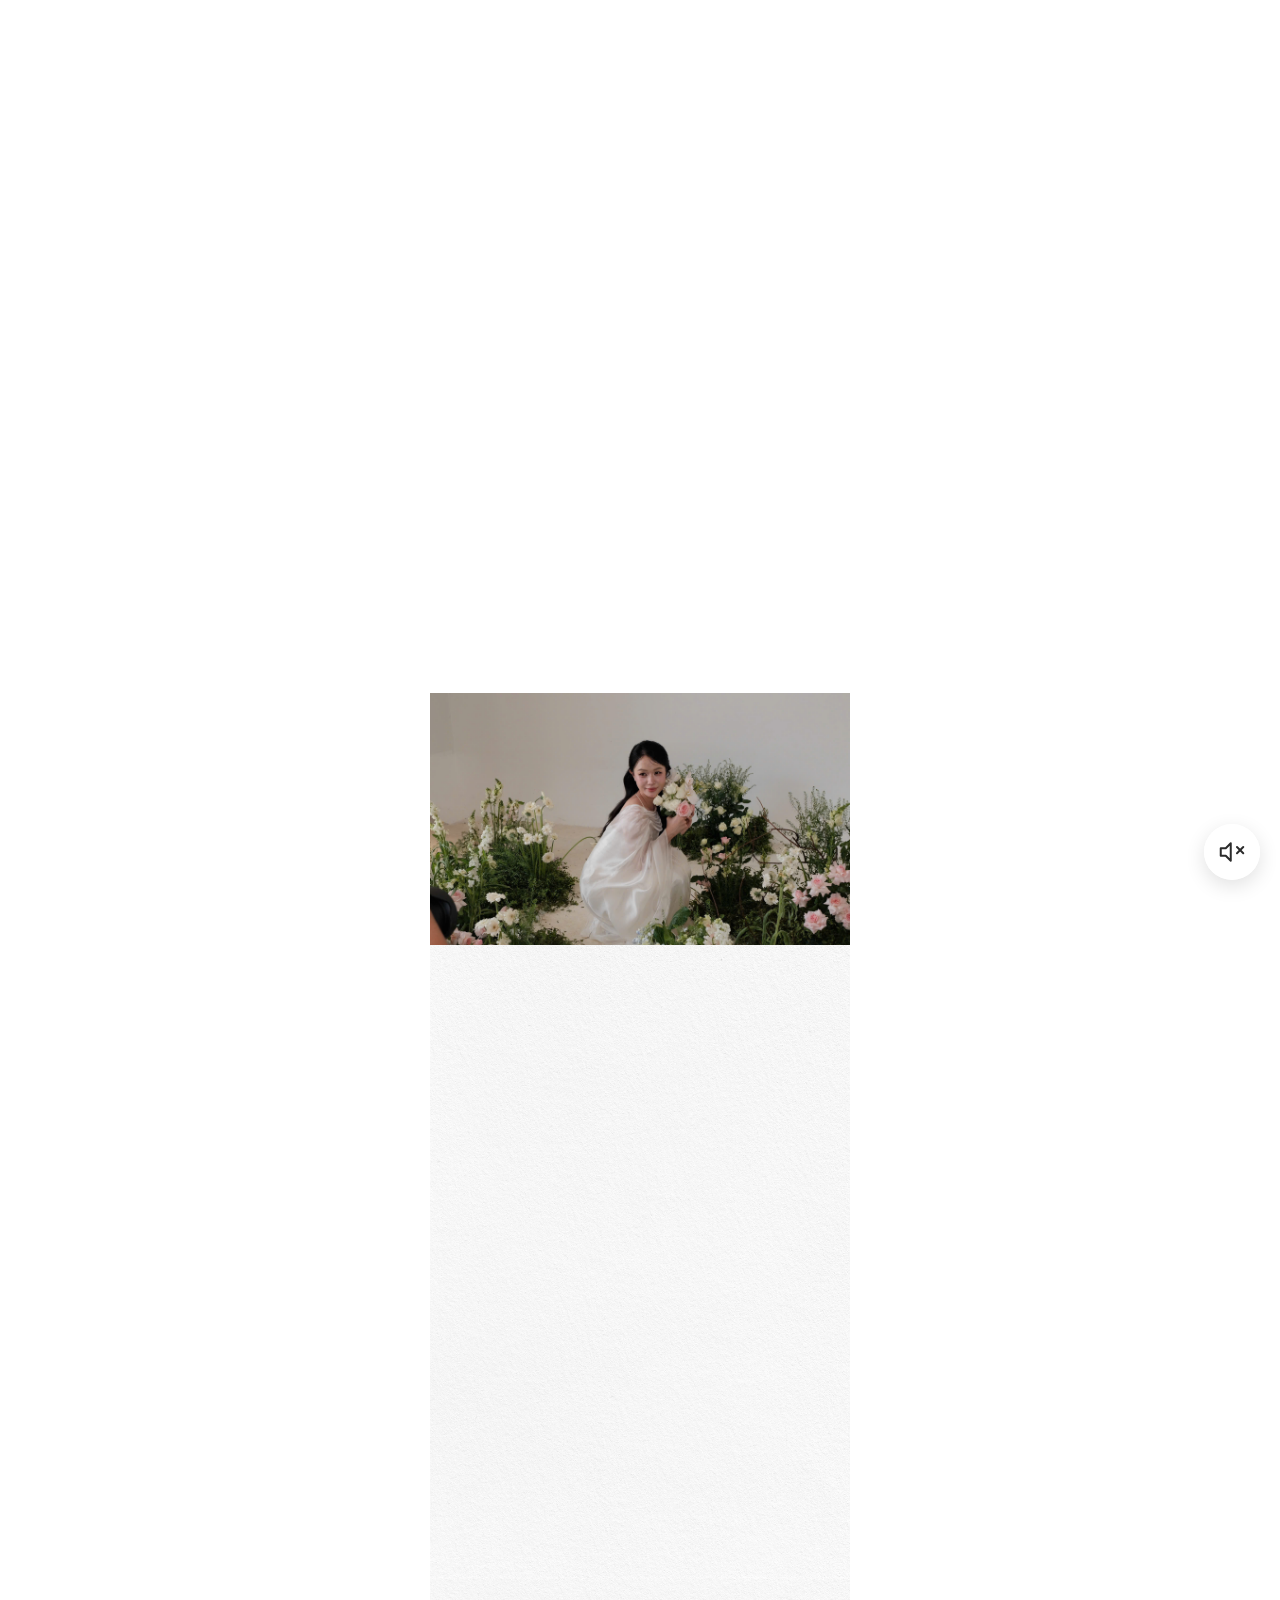
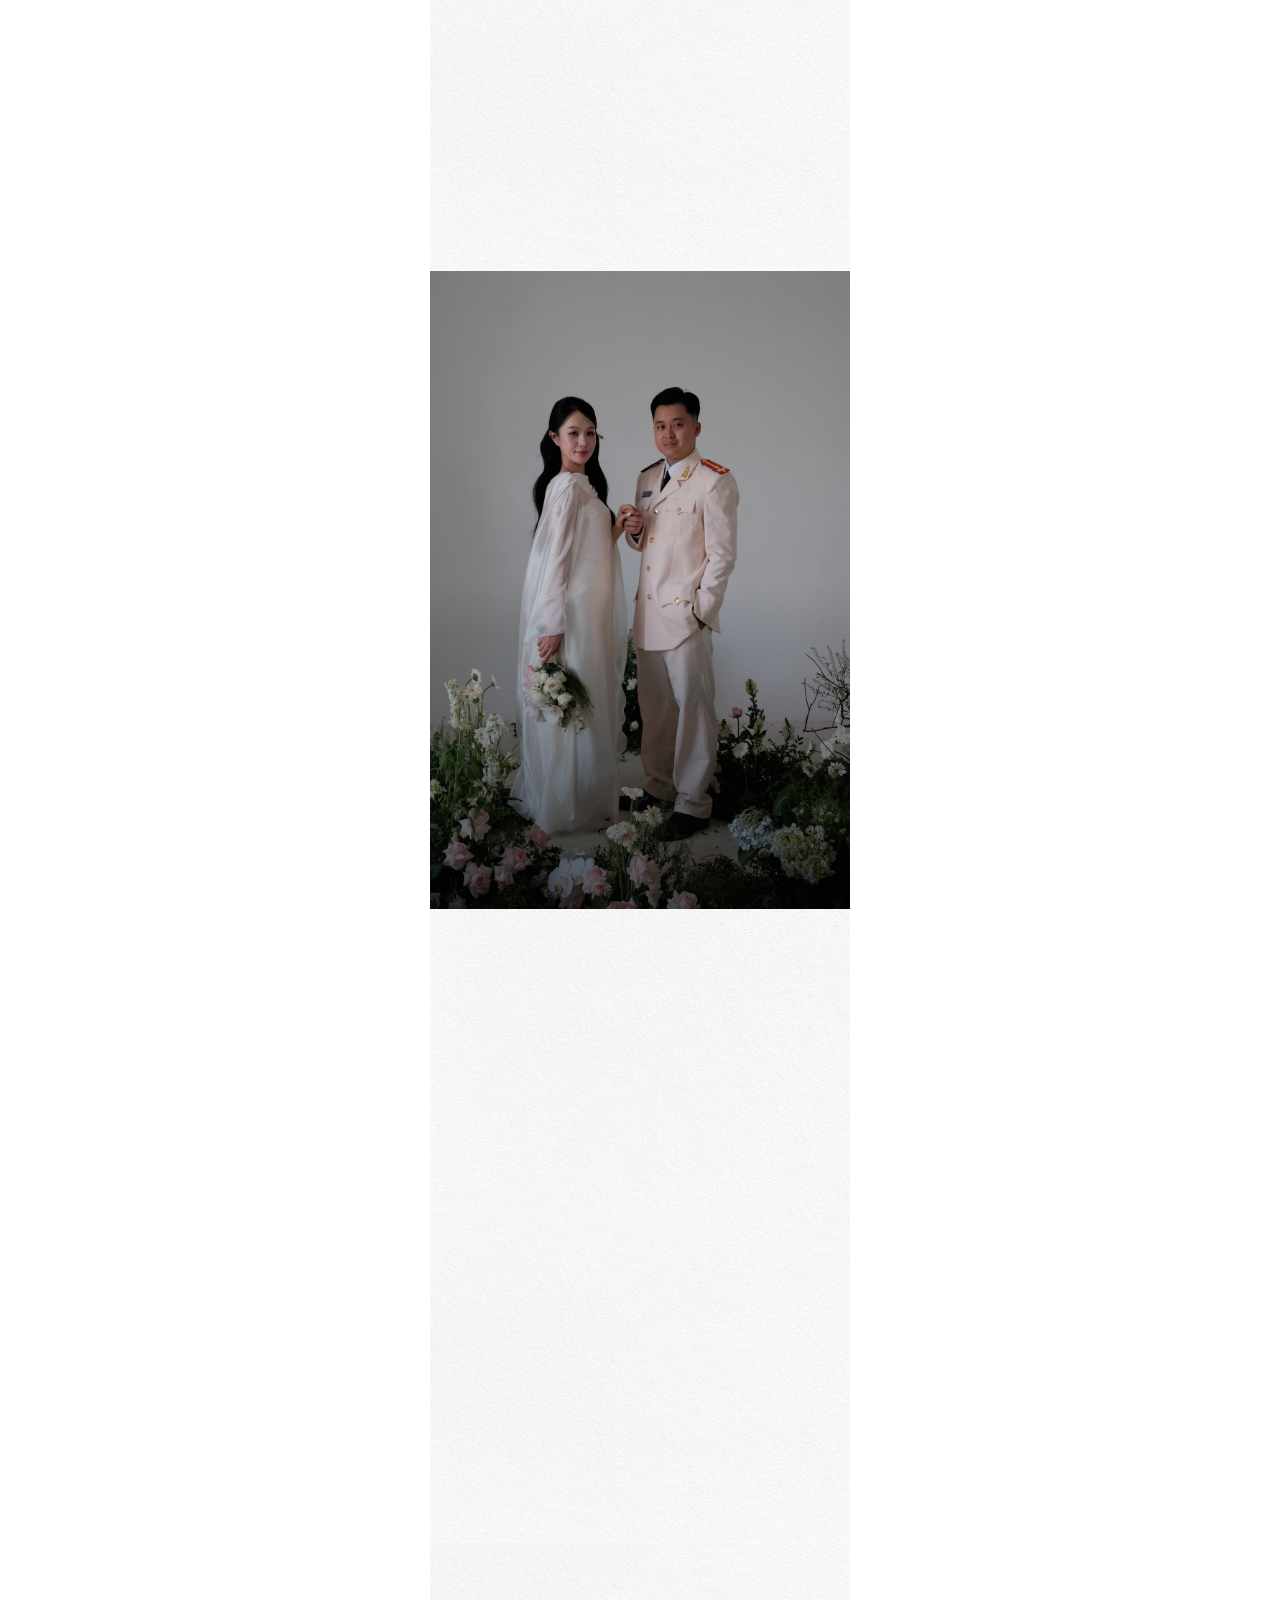
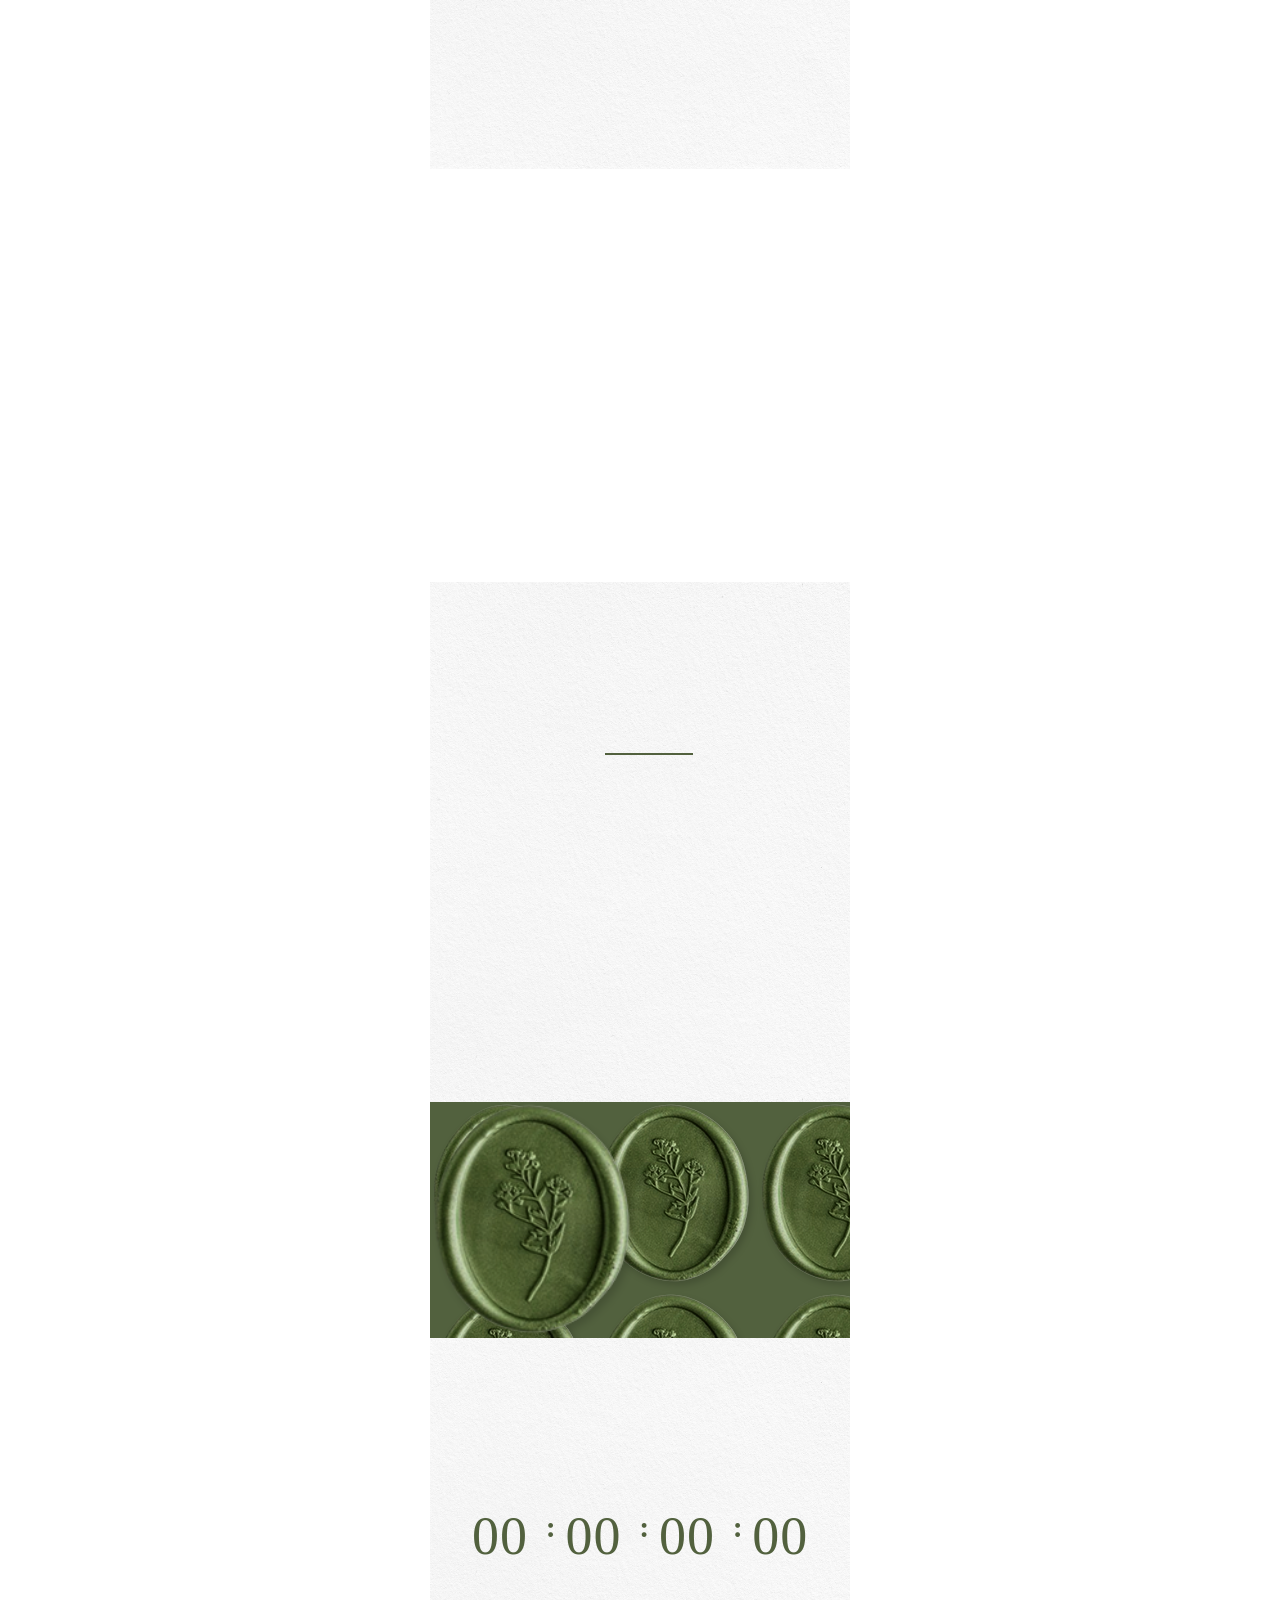
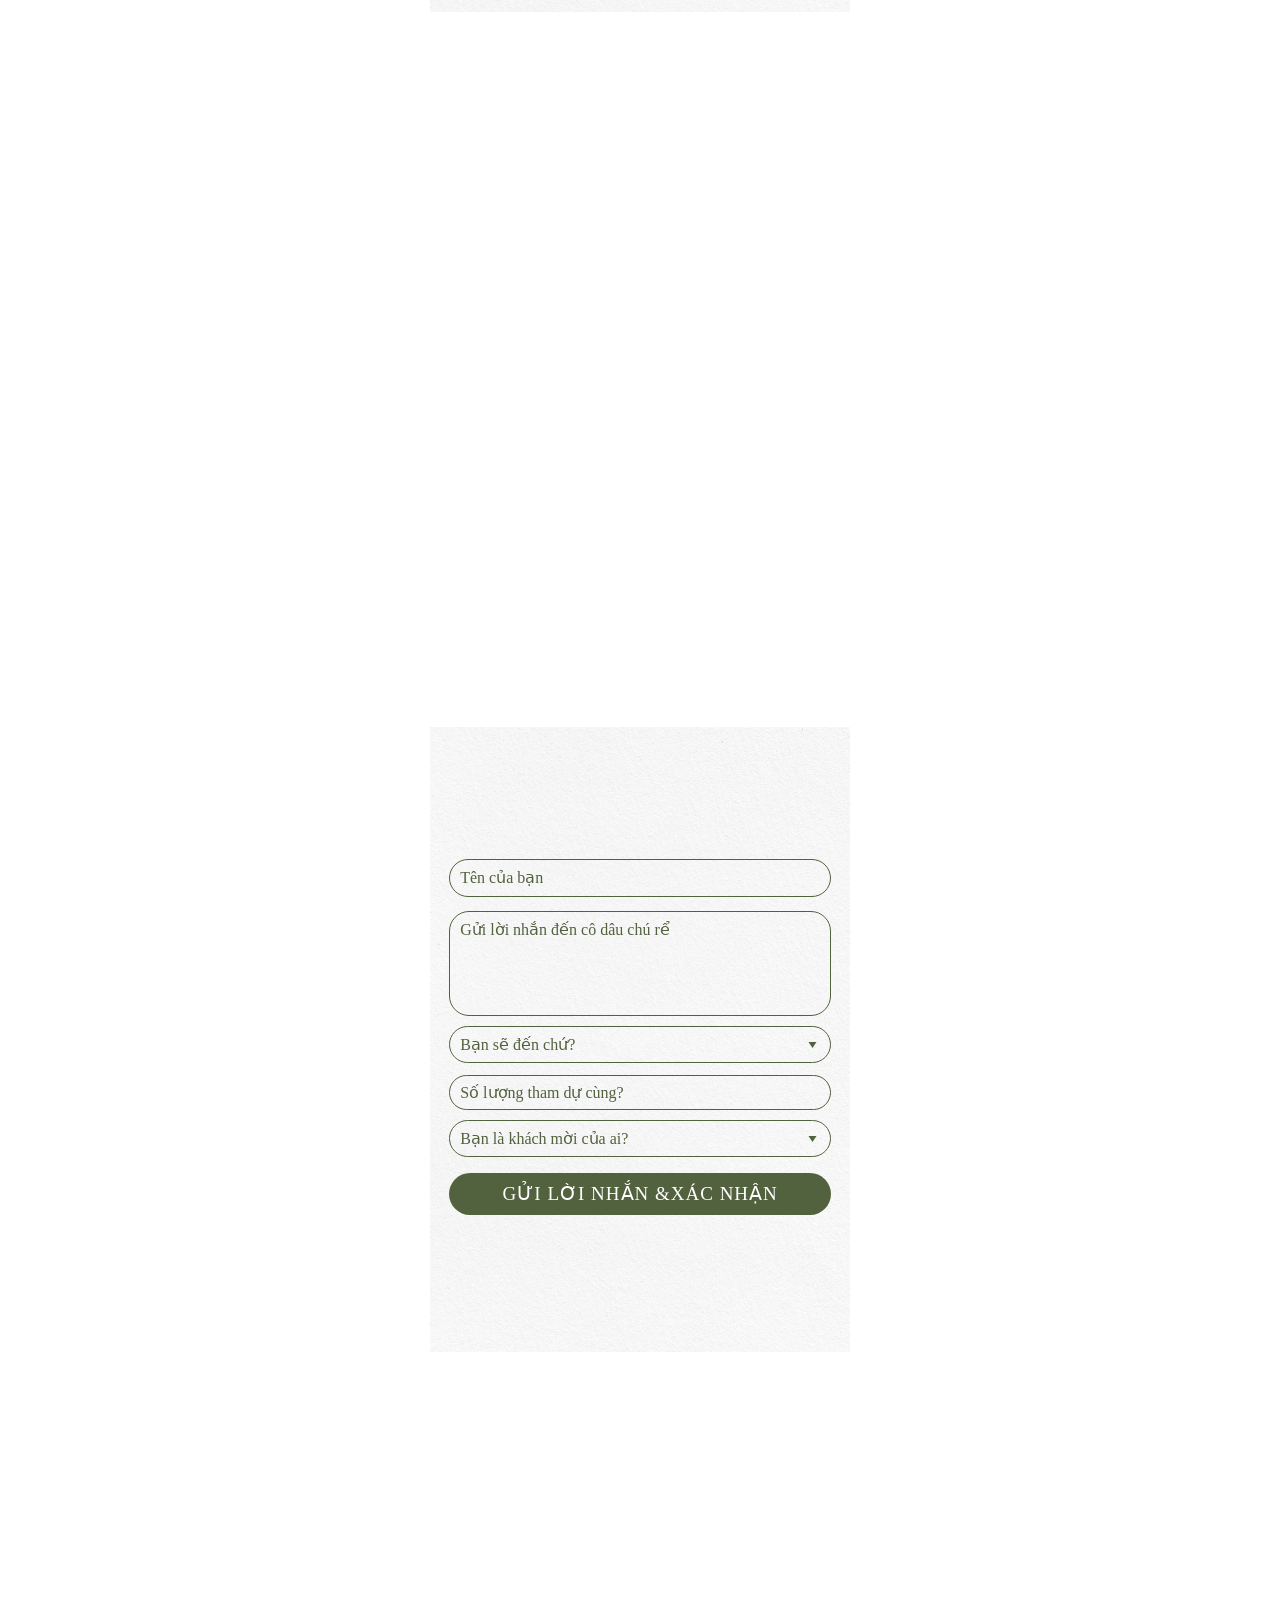
==== index.html @ 75046f79 "Disable lazyload to fix missing content on mobile/small viewports" ====
﻿<!doctype html>
<html lang="vi">
  <head>
    <meta charset="UTF-8" />
    <title>Đình Đức &#38; Diệu Linh</title>
    <meta http-equiv="Cache-Control" content="no-cache" />
    <meta http-equiv="X-UA-Compatible" content="IE=edge" />
    <meta http-equiv="Expires" content="-1" />
    <meta name="keywords" content="" />
    <meta name="description" content="Đình Đức &#38; Diệu Linh" />
    <meta name="viewport" content="width=device-width, initial-scale=1" />
    <script type="text/javascript">
      // Set viewport meta tag dynamically (mobile-first, scale theo màn hình)
      window.ladi_viewport = function (sizeProp) {
        var doc = document;
        sizeProp = sizeProp || "innerWidth";

        var currentSize = window[sizeProp];
        var isMobile = true;
        var desktopWidth = 960;
        var mobileWidth = 420;
        var content = "";

        if (typeof window.ladi_is_desktop === "undefined") {
          window.ladi_is_desktop = !isMobile;
        }

        if (!isMobile) {
          content =
            "width=" + desktopWidth + ",user-scalable=no,initial-scale=1.0";
        } else {
          var scale =
            mobileWidth !== currentSize ? currentSize / mobileWidth : 1;
          content =
            "width=" +
            mobileWidth +
            ",user-scalable=no" +
            ",initial-scale=" +
            scale +
            ",minimum-scale=" +
            scale +
            ",maximum-scale=" +
            scale;
        }

        var meta = doc.getElementById("viewport");
        if (!meta) {
          meta = doc.createElement("meta");
          meta.id = "viewport";
          meta.name = "viewport";
          doc.head.appendChild(meta);
        }
        meta.setAttribute("content", content);
      };
      window.ladi_viewport();

      // Hàng đợi sự kiện tracking (Facebook / TikTok pixel)
      window.ladi_fbq_data = [];
      window.ladi_fbq = function () {
        window.ladi_fbq_data.push(arguments);
      };

      window.ladi_ttq_data = [];
      window.ladi_ttq = function () {
        window.ladi_ttq_data.push(arguments);
      };
    </script>
    <link rel="canonical" href="https://jmiiwedding.com/dathaaa" />
    <meta property="og:url" content="https://jmiiwedding.com/dathaaa" />
    <meta property="og:title" content="Đình Đức &#38; Diệu Linh Mẫu" />
    <meta property="og:type" content="website" />
    <meta
      property="og:image"
      content="https://static.ladipage.net/6322a62f2dad980013bb5005/anh-chup-man-hinh-2026-01-30-luc-142551-20260130072609-8d31w.png"
    />
    <meta property="og:description" content="Đình Đức &#38; Diệu Linh" />
    <meta name="format-detection" content="telephone=no" />
    <link
      rel="icon"
      type="image/x-icon"
      href="https://static.ladipage.net/6322a62f2dad980013bb5005/untitled-1-20250409032644-v_4bn.png"
    />
    <link
      rel="shortcut icon"
      href="https://static.ladipage.net/6322a62f2dad980013bb5005/untitled-1-20250409032644-v_4bn.png"
    />
    <link
      rel="apple-touch-icon"
      href="https://static.ladipage.net/6322a62f2dad980013bb5005/untitled-1-20250409032644-v_4bn.png"
    />
    <link
      rel="apple-touch-icon-precomposed"
      href="https://static.ladipage.net/6322a62f2dad980013bb5005/untitled-1-20250409032644-v_4bn.png"
    />
    <meta
      name="msapplication-TileImage"
      content="https://static.ladipage.net/6322a62f2dad980013bb5005/untitled-1-20250409032644-v_4bn.png"
    />
    <meta name="revisit-after" content="days" />
    <link rel="dns-prefetch" />
    <link rel="preconnect" href="https://fonts.googleapis.com/" crossorigin />
    <link rel="preconnect" href="https://fonts.gstatic.com/" crossorigin />
    <link rel="preconnect" href="https://w.ladicdn.com/" crossorigin />
    <link rel="preconnect" href="https://s.ladicdn.com/" crossorigin />
    <link rel="preconnect" href="https://api1.ldpform.com/" crossorigin />
    <link rel="preconnect" href="https://a.ladipage.com/" crossorigin />
    <link rel="preconnect" href="https://api.sales.ldpform.net/" crossorigin />
    <link
      rel="preload"
      href="https://fonts.googleapis.com/css2?family=Open+Sans:wght@400;700&display=swap"
      as="style"
      onload="
        this.onload = null;
        this.rel = 'stylesheet';
      "
    />
    <link
      rel="preload"
      href="https://w.ladicdn.com/v5/source/ladipagev3.min.js?v=1777370633161"
      as="script"
    />

    <style id="style_lazyload" type="text/css">
      body.lazyload .ladi-overlay,
      body.lazyload .ladi-box,
      body.lazyload .ladi-button-background,
      body.lazyload .ladi-collection-item:before,
      body.lazyload .ladi-countdown-background,
      body.lazyload .ladi-form-item-background,
      body.lazyload .ladi-form-label-container .ladi-form-label-item.image,
      body.lazyload .ladi-frame-background,
      body.lazyload .ladi-gallery-view-item,
      body.lazyload .ladi-gallery-control-item,
      body.lazyload .ladi-headline,
      body.lazyload .ladi-image-background,
      body.lazyload .ladi-image-compare,
      body.lazyload .ladi-list-paragraph ul li:before,
      body.lazyload .ladi-section-background,
      body.lazyload .ladi-survey-option-background,
      body.lazyload .ladi-survey-option-image,
      body.lazyload .ladi-tabs-background,
      body.lazyload .ladi-video-background,
      body.lazyload .ladi-banner,
      body.lazyload .ladi-spin-lucky-screen,
      body.lazyload .ladi-spin-lucky-start {
        background-image: none !important;
      }
    </style>
    <!-- MUSIC + SVG TOGGLE (iOS & Desktop friendly) -->

    <div
      id="music-toggle"
      role="button"
      aria-label="Bật/tắt nhạc"
      title="Bật/tắt nhạc"
    >
      <!-- SOUND ON (waves) -->
      <svg
        id="icon-on"
        viewBox="0 0 24 24"
        fill="none"
        stroke="#2b2b2b"
        stroke-width="1.6"
        stroke-linecap="round"
        stroke-linejoin="round"
        style="display: none"
      >
        <polygon points="3 9 7 9 11 5 11 19 7 15 3 15"></polygon>
        <path d="M14 9.5a3 3 0 0 1 0 5"></path>
        <path d="M16.5 7a6 6 0 0 1 0 10"></path>
      </svg>
      <!-- SOUND OFF (muted) -->
      <svg
        id="icon-off"
        viewBox="0 0 24 24"
        fill="none"
        stroke="#2b2b2b"
        stroke-width="1.6"
        stroke-linecap="round"
        stroke-linejoin="round"
      >
        <polygon points="3 9 7 9 11 5 11 19 7 15 3 15"></polygon>
        <line x1="16" y1="8" x2="21" y2="13"></line>
        <line x1="21" y1="8" x2="16" y2="13"></line>
      </svg>
    </div>

    <!-- PROTECT_COPY_START -->

    <!-- PROTECT_COPY_END -->
    <link rel="stylesheet" href="style.css" />
  </head>
  <body>
    <div class="ladi-wraper">
      <div id="SECTION1" class="ladi-section">
        <div class="ladi-section-background"></div>
        <div class="ladi-container">
          <div id="GROUP1" class="ladi-element">
            <div class="ladi-group">
              <div id="IMAGE3" class="ladi-element">
                <div class="ladi-image">
                  <div class="ladi-image-background"></div>
                </div>
              </div>
              <div id="IMAGE4" class="ladi-element">
                <div class="ladi-image ladi-transition">
                  <div class="ladi-image-background"></div>
                </div>
              </div>
            </div>
          </div>
          <div id="IMAGE15" class="ladi-element">
            <div class="ladi-image">
              <div class="ladi-image-background"></div>
            </div>
          </div>
          <div id="GROUP5" class="ladi-element ladi-animation-hidden">
            <div class="ladi-group">
              <div id="BOX3" class="ladi-element">
                <div class="ladi-box ladi-transition"></div>
              </div>
              <div id="IMAGE14" class="ladi-element">
                <div class="ladi-image">
                  <div class="ladi-image-background"></div>
                </div>
              </div>
            </div>
          </div>
          <div id="IMAGE12" class="ladi-element ladi-animation-hidden">
            <div class="ladi-image">
              <div class="ladi-image-background"></div>
            </div>
          </div>
          <div id="IMAGE5" class="ladi-element">
            <div class="ladi-image">
              <div class="ladi-image-background"></div>
            </div>
          </div>
          <div id="GROUP3" class="ladi-element ladi-animation-hidden">
            <div class="ladi-group">
              <div id="IMAGE7" class="ladi-element">
                <div class="ladi-image">
                  <div class="ladi-image-background"></div>
                </div>
              </div>
              <div id="BOX2" class="ladi-element">
                <div class="ladi-box ladi-transition"></div>
              </div>
            </div>
          </div>
          <div id="GROUP7" class="ladi-element ladi-animation-hidden">
            <div class="ladi-group">
              <div id="GROUP2" class="ladi-element">
                <div class="ladi-group">
                  <div id="BOX1" class="ladi-element">
                    <div class="ladi-box ladi-transition"></div>
                  </div>
                  <div id="IMAGE6" class="ladi-element">
                    <div class="ladi-image">
                      <div class="ladi-image-background"></div>
                    </div>
                  </div>
                </div>
              </div>
              <div id="HEADLINE4" class="ladi-element">
                <p class="ladi-headline">08.08.2026<br /></p>
              </div>
            </div>
          </div>
          <div id="IMAGE8" class="ladi-element ladi-animation-hidden">
            <div class="ladi-image">
              <div class="ladi-image-background"></div>
            </div>
          </div>
          <div id="IMAGE9" class="ladi-element">
            <div class="ladi-image">
              <div class="ladi-image-background"></div>
            </div>
          </div>
          <div id="IMAGE11" class="ladi-element ladi-animation-hidden">
            <div class="ladi-image">
              <div class="ladi-image-background"></div>
            </div>
          </div>
          <div id="IMAGE10" class="ladi-element ladi-animation-hidden">
            <div class="ladi-image">
              <div class="ladi-image-background"></div>
            </div>
          </div>
          <div id="IMAGE70" class="ladi-element">
            <div class="ladi-image">
              <div class="ladi-image-background"></div>
            </div>
          </div>
        </div>
      </div>
      <div id="SECTION2" class="ladi-section">
        <div class="ladi-section-background"></div>
        <div class="ladi-container">
          <div id="BOX4" class="ladi-element">
            <div class="ladi-box ladi-transition"></div>
          </div>
          <div id="IMAGE13" class="ladi-element ladi-animation-hidden">
            <div class="ladi-image">
              <div class="ladi-image-background"></div>
            </div>
          </div>
        </div>
      </div>
      <div id="SECTION3" class="ladi-section">
        <div class="ladi-section-background"></div>
        <div class="ladi-container">
          <div id="IMAGE23" class="ladi-element">
            <div class="ladi-image ladi-transition">
              <div class="ladi-image-background"></div>
            </div>
          </div>
          <div id="IMAGE24" class="ladi-element">
            <div class="ladi-image ladi-transition">
              <div class="ladi-image-background"></div>
            </div>
          </div>
          <div id="GROUP46" class="ladi-element">
            <div class="ladi-group">
              <div id="HEADLINE5" class="ladi-element ladi-animation-hidden">
                <p class="ladi-headline ladi-transition">
                  Kính mời tham dự tiệc chung vui của gia đình chúng tôi<br />
                </p>
              </div>
              <div id="GROUP11" class="ladi-element ladi-animation-hidden">
                <div class="ladi-group">
                  <div id="HEADLINE6" class="ladi-element">
                    <p class="ladi-headline ladi-transition">nhà trai<br /></p>
                  </div>
                  <div id="HEADLINE7" class="ladi-element">
                    <p class="ladi-headline ladi-transition">
                      Ông. Thái Đình Dũng<br />
                      Bà. Nguyễn Thị Hảo<br />
                    </p>
                  </div>
                </div>
              </div>
              <div id="GROUP12" class="ladi-element ladi-animation-hidden">
                <div class="ladi-group">
                  <div id="HEADLINE8" class="ladi-element">
                    <p class="ladi-headline ladi-transition">nhà gái<br /></p>
                  </div>
                  <div id="HEADLINE9" class="ladi-element">
                    <p class="ladi-headline ladi-transition">
                      Ông. Nguyễn Hữu Nam<br />
                      Bà. Đặng Thị Sáu<br />
                    </p>
                  </div>
                </div>
              </div>
            </div>
          </div>
          <div id="IMAGE16" class="ladi-element">
            <div class="ladi-image">
              <div class="ladi-image-background"></div>
            </div>
          </div>
          <div id="IMAGE22" class="ladi-element">
            <div class="ladi-image">
              <div class="ladi-image-background"></div>
            </div>
          </div>
          <div id="GROUP60" class="ladi-element">
            <div class="ladi-group">
              <div id="HEADLINE10" class="ladi-element ladi-animation-hidden">
                <p class="ladi-headline ladi-transition">Đình Đức<br /></p>
              </div>
              <div id="HEADLINE11" class="ladi-element ladi-animation-hidden">
                <p class="ladi-headline ladi-transition">Diệu Linh<br /></p>
              </div>
              <div id="IMAGE18" class="ladi-element">
                <div class="ladi-image">
                  <div class="ladi-image-background"></div>
                </div>
              </div>
            </div>
          </div>
          <div data-action="true" id="GROUP63" class="ladi-element">
            <div class="ladi-group">
              <div id="HEADLINE30" class="ladi-element ladi-animation-hidden">
                <p class="ladi-headline ladi-transition">
                  Nhà Hàng Tiệc Cưới <br />
                  Hiền Châu
                </p>
              </div>
              <div id="HEADLINE31" class="ladi-element ladi-animation-hidden">
                <p class="ladi-headline ladi-transition">
                  &nbsp;Số 93 Hùng Vương, xã Quảng Phú, Đắk Lắk
                </p>
              </div>
              <a
                href="https://maps.app.goo.gl/cXo38hT51bWp37iM8"
                target="_blank"
                id="GROUP21"
                class="ladi-element ladi-animation-hidden"
              >
                <div class="ladi-group">
                  <div id="HEADLINE32" class="ladi-element">
                    <p class="ladi-headline ladi-transition">chỉ đường</p>
                  </div>
                  <div id="IMAGE21" class="ladi-element">
                    <div class="ladi-image ladi-transition">
                      <div class="ladi-image-background"></div>
                    </div>
                  </div>
                </div>
              </a>
              <div id="HEADLINE33" class="ladi-element ladi-animation-hidden">
                <p class="ladi-headline ladi-transition">Tổ chức tại</p>
              </div>
            </div>
          </div>
          <div id="GROUP62" class="ladi-element">
            <div class="ladi-group">
              <div id="HEADLINE14" class="ladi-element ladi-animation-hidden">
                <p class="ladi-headline ladi-transition">11:00, thứ bảy</p>
              </div>
              <div id="GROUP61" class="ladi-element">
                <div class="ladi-group">
                  <div id="GROUP22" class="ladi-element">
                    <div class="ladi-group">
                      <div
                        id="HEADLINE15"
                        class="ladi-element ladi-animation-hidden"
                      >
                        <p class="ladi-headline ladi-transition">08</p>
                      </div>
                      <div
                        id="GROUP14"
                        class="ladi-element ladi-animation-hidden"
                      >
                        <div class="ladi-group">
                          <div id="LINE1" class="ladi-element">
                            <div class="ladi-line">
                              <div class="ladi-line-container"></div>
                            </div>
                          </div>
                          <div
                            id="HEADLINE16"
                            class="ladi-element ladi-animation-hidden"
                          >
                            <p class="ladi-headline ladi-transition">
                              tháng 08<br />
                            </p>
                          </div>
                          <div id="LINE2" class="ladi-element">
                            <div class="ladi-line">
                              <div class="ladi-line-container"></div>
                            </div>
                          </div>
                        </div>
                      </div>
                      <div
                        id="GROUP15"
                        class="ladi-element ladi-animation-hidden"
                      >
                        <div class="ladi-group">
                          <div id="LINE3" class="ladi-element">
                            <div class="ladi-line">
                              <div class="ladi-line-container"></div>
                            </div>
                          </div>
                          <div
                            id="HEADLINE17"
                            class="ladi-element ladi-animation-hidden"
                          >
                            <p class="ladi-headline ladi-transition">
                              năm 2026<br />
                            </p>
                          </div>
                          <div id="LINE4" class="ladi-element">
                            <div class="ladi-line">
                              <div class="ladi-line-container"></div>
                            </div>
                          </div>
                        </div>
                      </div>
                    </div>
                  </div>
                  <div
                    id="HEADLINE13"
                    class="ladi-element ladi-animation-hidden"
                  >
                    <p class="ladi-headline ladi-transition">
                      ( Tức ngày 26 tháng 06 năm Bính Ngọ)<br />
                    </p>
                  </div>
                </div>
              </div>
            </div>
          </div>
        </div>
      </div>
      <div id="SECTION5" class="ladi-section">
        <div class="ladi-section-background"></div>
        <div class="ladi-container">
          <div id="BOX5" class="ladi-element">
            <div class="ladi-box ladi-transition"></div>
          </div>
          <div id="BOX7" class="ladi-element">
            <div class="ladi-box ladi-transition"></div>
          </div>
          <div id="HEADLINE34" class="ladi-element ladi-animation-hidden">
            <p class="ladi-headline ladi-transition">
              All of me loves<br />&nbsp;&nbsp;all of you
            </p>
          </div>
        </div>
      </div>
      <div id="SECTION6" class="ladi-section">
        <div class="ladi-section-background"></div>
        <div class="ladi-container">
          <div id="IMAGE31" class="ladi-element">
            <div class="ladi-image ladi-transition">
              <div class="ladi-image-background"></div>
            </div>
          </div>
          <div id="IMAGE30" class="ladi-element">
            <div class="ladi-image ladi-transition">
              <div class="ladi-image-background"></div>
            </div>
          </div>
          <div id="IMAGE27" class="ladi-element">
            <div class="ladi-image">
              <div class="ladi-image-background"></div>
            </div>
          </div>
          <div id="GROUP25" class="ladi-element ladi-animation-hidden">
            <div class="ladi-group">
              <div id="IMAGE25" class="ladi-element">
                <div class="ladi-image ladi-transition">
                  <div class="ladi-image-background"></div>
                </div>
              </div>
              <div id="BOX8" class="ladi-element">
                <div class="ladi-box ladi-transition"></div>
              </div>
            </div>
          </div>
          <div id="GROUP26" class="ladi-element ladi-animation-hidden">
            <div class="ladi-group">
              <div id="IMAGE26" class="ladi-element">
                <div class="ladi-image ladi-transition">
                  <div class="ladi-image-background"></div>
                </div>
              </div>
              <div id="BOX9" class="ladi-element">
                <div class="ladi-box ladi-transition"></div>
              </div>
            </div>
          </div>
          <div id="GROUP56" class="ladi-element">
            <div class="ladi-group">
              <div id="GROUP30" class="ladi-element ladi-animation-hidden">
                <div class="ladi-group">
                  <div id="BOX10" class="ladi-element ladi-animation-hidden">
                    <div class="ladi-box ladi-transition"></div>
                  </div>
                  <div id="IMAGE32" class="ladi-element">
                    <div class="ladi-image">
                      <div class="ladi-image-background"></div>
                    </div>
                  </div>
                </div>
              </div>
              <div id="HEADLINE39" class="ladi-element ladi-animation-hidden">
                <p class="ladi-headline ladi-transition">
                  Tình yêu của anh và em là một hành trình kỳ diệu, vượt qua bao
                  thử thách để cùng nhau bước đến ngày trọng đại <br />
                  – đám cưới của chúng mình.<br />
                  Đám cưới này là lời cam kết chân thành, là sự bắt đầu của một
                  chương mới – nơi chúng ta cùng vun đắp tổ ấm, cùng sẻ chia mọi
                  vui buồn và cùng nắm tay nhau đi đến cuối con đường mang tên
                  hạnh phúc.<br />
                </p>
              </div>
            </div>
          </div>
          <div id="IMAGE28" class="ladi-element">
            <div class="ladi-image">
              <div class="ladi-image-background"></div>
            </div>
          </div>
          <div id="IMAGE29" class="ladi-element">
            <div class="ladi-image">
              <div class="ladi-image-background"></div>
            </div>
          </div>
          <div id="GROUP28" class="ladi-element ladi-animation-hidden">
            <div class="ladi-group">
              <div id="HEADLINE35" class="ladi-element">
                <p class="ladi-headline ladi-transition">Đình Đức</p>
              </div>
              <div id="HEADLINE36" class="ladi-element">
                <p class="ladi-headline ladi-transition">Chú rể</p>
              </div>
            </div>
          </div>
          <div id="GROUP32" class="ladi-element ladi-animation-hidden">
            <div class="ladi-group">
              <div id="HEADLINE79" class="ladi-element">
                <p class="ladi-headline ladi-transition">Diệu Linh</p>
              </div>
              <div id="HEADLINE80" class="ladi-element">
                <p class="ladi-headline ladi-transition">Cô dâu</p>
              </div>
            </div>
          </div>
        </div>
      </div>
      <div id="SECTION7" class="ladi-section">
        <div class="ladi-section-background"></div>
        <div class="ladi-container">
          <div id="BOX11" class="ladi-element">
            <div class="ladi-box ladi-transition"></div>
          </div>
          <div id="GROUP49" class="ladi-element">
            <div class="ladi-group">
              <div id="HEADLINE40" class="ladi-element">
                <h3 class="ladi-headline ladi-transition">August<br /></h3>
              </div>
              <div id="HEADLINE41" class="ladi-element">
                <p class="ladi-headline ladi-transition">28<br /></p>
              </div>
              <div id="HEADLINE42" class="ladi-element">
                <p class="ladi-headline ladi-transition">30<br /></p>
              </div>
              <div id="HEADLINE43" class="ladi-element">
                <p class="ladi-headline ladi-transition">3<br /></p>
              </div>
              <div id="HEADLINE44" class="ladi-element">
                <p class="ladi-headline ladi-transition">4<br /></p>
              </div>
              <div id="HEADLINE45" class="ladi-element">
                <p class="ladi-headline ladi-transition">5<br /></p>
              </div>
              <div id="HEADLINE46" class="ladi-element">
                <p class="ladi-headline ladi-transition">7<br /></p>
              </div>
              <div id="HEADLINE47" class="ladi-element">
                <p class="ladi-headline ladi-transition">10<br /></p>
              </div>
              <div id="HEADLINE48" class="ladi-element">
                <p class="ladi-headline ladi-transition">11<br /></p>
              </div>
              <div id="HEADLINE49" class="ladi-element">
                <p class="ladi-headline ladi-transition">12<br /></p>
              </div>
              <div id="HEADLINE50" class="ladi-element">
                <p class="ladi-headline ladi-transition">mon<br /></p>
              </div>
              <div id="HEADLINE51" class="ladi-element">
                <p class="ladi-headline ladi-transition">tue<br /></p>
              </div>
              <div id="HEADLINE52" class="ladi-element">
                <p class="ladi-headline ladi-transition">wed</p>
              </div>
              <div id="HEADLINE53" class="ladi-element">
                <p class="ladi-headline ladi-transition">thur<br /></p>
              </div>
              <div id="HEADLINE54" class="ladi-element">
                <p class="ladi-headline ladi-transition">fri<br /></p>
              </div>
              <div id="HEADLINE55" class="ladi-element">
                <p class="ladi-headline ladi-transition">sat<br /></p>
              </div>
              <div id="HEADLINE56" class="ladi-element">
                <p class="ladi-headline ladi-transition">sun<br /></p>
              </div>
              <div id="HEADLINE57" class="ladi-element">
                <p class="ladi-headline ladi-transition">21<br /></p>
              </div>
              <div id="HEADLINE58" class="ladi-element">
                <p class="ladi-headline ladi-transition">22<br /></p>
              </div>
              <div id="HEADLINE59" class="ladi-element">
                <p class="ladi-headline ladi-transition">23<br /></p>
              </div>
              <div id="HEADLINE60" class="ladi-element">
                <p class="ladi-headline ladi-transition">24<br /></p>
              </div>
              <div id="HEADLINE61" class="ladi-element">
                <p class="ladi-headline ladi-transition">25<br /></p>
              </div>
              <div id="HEADLINE62" class="ladi-element">
                <p class="ladi-headline ladi-transition">26<br /></p>
              </div>
              <div id="HEADLINE63" class="ladi-element">
                <p class="ladi-headline ladi-transition">27<br /></p>
              </div>
              <div id="HEADLINE64" class="ladi-element">
                <p class="ladi-headline ladi-transition">14<br /></p>
              </div>
              <div id="HEADLINE65" class="ladi-element">
                <p class="ladi-headline ladi-transition">15<br /></p>
              </div>
              <div id="HEADLINE66" class="ladi-element">
                <p class="ladi-headline ladi-transition">16<br /></p>
              </div>
              <div id="HEADLINE67" class="ladi-element">
                <p class="ladi-headline ladi-transition">17<br /></p>
              </div>
              <div id="HEADLINE68" class="ladi-element">
                <p class="ladi-headline ladi-transition">18<br /></p>
              </div>
              <div id="HEADLINE69" class="ladi-element">
                <p class="ladi-headline ladi-transition">19<br /></p>
              </div>
              <div id="HEADLINE70" class="ladi-element">
                <p class="ladi-headline ladi-transition">20<br /></p>
              </div>
              <div id="HEADLINE71" class="ladi-element">
                <p class="ladi-headline ladi-transition">13<br /></p>
              </div>
              <div id="HEADLINE72" class="ladi-element">
                <p class="ladi-headline ladi-transition">6<br /></p>
              </div>
              <div id="HEADLINE73" class="ladi-element">
                <p class="ladi-headline ladi-transition">8<br /></p>
              </div>
              <div id="HEADLINE74" class="ladi-element">
                <p class="ladi-headline ladi-transition">9<br /></p>
              </div>
              <div id="HEADLINE75" class="ladi-element">
                <p class="ladi-headline ladi-transition">1<br /></p>
              </div>
              <div id="HEADLINE76" class="ladi-element">
                <p class="ladi-headline ladi-transition">29<br /></p>
              </div>
              <div id="HEADLINE77" class="ladi-element">
                <p class="ladi-headline ladi-transition">2<br /></p>
              </div>
              <div id="HEADLINE200" class="ladi-element">
                <p class="ladi-headline ladi-transition">31<br /></p>
              </div>
              <div id="IMAGE34" class="ladi-element ladi-animation-hidden">
                <div class="ladi-image">
                  <div class="ladi-image-background"></div>
                </div>
              </div>
            </div>
          </div>
        </div>
      </div>
      <div id="SECTION8" class="ladi-section">
        <div class="ladi-section-background"></div>
        <div class="ladi-container">
          <div id="IMAGE35" class="ladi-element">
            <div class="ladi-image ladi-transition">
              <div class="ladi-image-background"></div>
            </div>
          </div>
          <div id="HEADLINE78" class="ladi-element ladi-animation-hidden">
            <p class="ladi-headline ladi-transition">Timeline</p>
          </div>
          <div id="GROUP67" class="ladi-element">
            <div class="ladi-group">
              <div id="LINE9" class="ladi-element">
                <div class="ladi-line">
                  <div class="ladi-line-container"></div>
                </div>
              </div>
              <div id="GROUP38" class="ladi-element ladi-animation-hidden">
                <div class="ladi-group">
                  <div id="IMAGE36" class="ladi-element">
                    <div class="ladi-image">
                      <div class="ladi-image-background"></div>
                    </div>
                  </div>
                  <div id="HEADLINE81" class="ladi-element">
                    <p class="ladi-headline ladi-transition">
                      11:00<br />Đón khách
                    </p>
                  </div>
                </div>
              </div>
              <div id="GROUP39" class="ladi-element ladi-animation-hidden">
                <div class="ladi-group">
                  <div id="IMAGE37" class="ladi-element">
                    <div class="ladi-image">
                      <div class="ladi-image-background"></div>
                    </div>
                  </div>
                  <div id="HEADLINE82" class="ladi-element">
                    <p class="ladi-headline ladi-transition">
                      11:30<br />khai tiệc
                    </p>
                  </div>
                </div>
              </div>
            </div>
          </div>
          <div id="HEADLINE83" class="ladi-element ladi-animation-hidden">
            <p class="ladi-headline ladi-transition">Dresscode</p>
          </div>
          <div id="GROUP64" class="ladi-element">
            <div class="ladi-group">
              <div id="BOX12" class="ladi-element ladi-animation-hidden">
                <div class="ladi-box ladi-transition"></div>
              </div>
              <div id="BOX13" class="ladi-element ladi-animation-hidden">
                <div class="ladi-box ladi-transition"></div>
              </div>
            </div>
          </div>
        </div>
      </div>
      <div id="SECTION9" class="ladi-section">
        <div class="ladi-section-background"></div>
        <div class="ladi-container">
          <div id="IMAGE39" class="ladi-element">
            <div class="ladi-image ladi-transition">
              <div class="ladi-image-background"></div>
            </div>
          </div>
          <div id="GROUP70" class="ladi-element">
            <div class="ladi-group">
              <div id="BOX15" class="ladi-element">
                <div class="ladi-box ladi-transition"></div>
              </div>
              <div id="BOX16" class="ladi-element">
                <div class="ladi-box ladi-transition"></div>
              </div>
              <div id="IMAGE38" class="ladi-element">
                <div class="ladi-image">
                  <div class="ladi-image-background"></div>
                </div>
              </div>
              <div id="HEADLINE84" class="ladi-element ladi-animation-hidden">
                <p class="ladi-headline ladi-transition">
                  Every moment with you feels painted in gentle light.
                </p>
              </div>
            </div>
          </div>
          <div id="GROUP69" class="ladi-element">
            <div class="ladi-group">
              <div id="HEADLINE85" class="ladi-element ladi-animation-hidden">
                <h3 class="ladi-headline ladi-transition">Countdown<br /></h3>
              </div>
              <div id="GROUP35" class="ladi-element">
                <div class="ladi-group">
                  <div id="COUNTDOWN1" class="ladi-element">
                    <div class="ladi-countdown">
                      <div id="COUNTDOWN_ITEM1" class="ladi-element">
                        <div class="ladi-countdown-background"></div>
                        <div class="ladi-countdown-text">
                          <span>00</span>
                        </div>
                      </div>
                      <div id="COUNTDOWN_ITEM2" class="ladi-element">
                        <div class="ladi-countdown-background"></div>
                        <div class="ladi-countdown-text">
                          <span>00</span>
                        </div>
                      </div>
                      <div id="COUNTDOWN_ITEM3" class="ladi-element">
                        <div class="ladi-countdown-background"></div>
                        <div class="ladi-countdown-text">
                          <span>00</span>
                        </div>
                      </div>
                      <div id="COUNTDOWN_ITEM4" class="ladi-element">
                        <div class="ladi-countdown-background"></div>
                        <div class="ladi-countdown-text">
                          <span>00</span>
                        </div>
                      </div>
                    </div>
                  </div>
                  <div id="HEADLINE86" class="ladi-element">
                    <h3 class="ladi-headline ladi-transition">:<br /></h3>
                  </div>
                  <div id="HEADLINE87" class="ladi-element">
                    <h3 class="ladi-headline ladi-transition">:<br /></h3>
                  </div>
                  <div id="HEADLINE88" class="ladi-element">
                    <h3 class="ladi-headline ladi-transition">:<br /></h3>
                  </div>
                </div>
              </div>
            </div>
          </div>
        </div>
      </div>
      <div id="SECTION10" class="ladi-section">
        <div class="ladi-section-background"></div>
        <div class="ladi-container">
          <div id="GALLERY2" class="ladi-element">
            <div class="ladi-gallery ladi-gallery-bottom">
              <div class="ladi-gallery-view">
                <div
                  class="ladi-gallery-view-arrow ladi-gallery-view-arrow-left opacity-0"
                ></div>
                <div
                  class="ladi-gallery-view-arrow ladi-gallery-view-arrow-right opacity-0"
                ></div>
                <div
                  class="ladi-gallery-view-item selected"
                  data-index="0"
                ></div>
                <div class="ladi-gallery-view-item" data-index="1"></div>
                <div class="ladi-gallery-view-item" data-index="2"></div>
                <div class="ladi-gallery-view-item" data-index="3"></div>
                <div class="ladi-gallery-view-item" data-index="4"></div>
                <div class="ladi-gallery-view-item" data-index="5"></div>
                <div class="ladi-gallery-view-item" data-index="6"></div>
                <div class="ladi-gallery-view-item" data-index="7"></div>
              </div>
              <div class="ladi-gallery-control">
                <div class="ladi-gallery-control-box">
                  <div
                    class="ladi-gallery-control-item selected"
                    data-index="0"
                  ></div>
                  <div class="ladi-gallery-control-item" data-index="1"></div>
                  <div class="ladi-gallery-control-item" data-index="2"></div>
                  <div class="ladi-gallery-control-item" data-index="3"></div>
                  <div class="ladi-gallery-control-item" data-index="4"></div>
                  <div class="ladi-gallery-control-item" data-index="5"></div>
                  <div class="ladi-gallery-control-item" data-index="6"></div>
                  <div class="ladi-gallery-control-item" data-index="7"></div>
                </div>
                <div
                  class="ladi-gallery-control-arrow ladi-gallery-control-arrow-left opacity-0"
                ></div>
                <div
                  class="ladi-gallery-control-arrow ladi-gallery-control-arrow-right opacity-0"
                ></div>
              </div>
            </div>
          </div>
        </div>
      </div>
      <div id="SECTION11" class="ladi-section">
        <div class="ladi-section-background"></div>
        <div class="ladi-container">
          <div id="IMAGE40" class="ladi-element">
            <div class="ladi-image ladi-transition">
              <div class="ladi-image-background"></div>
            </div>
          </div>
          <div id="GROUP43" class="ladi-element">
            <div class="ladi-group">
              <div id="HEADLINE89" class="ladi-element ladi-animation-hidden">
                <h3 class="ladi-headline ladi-transition">
                  Hãy xác nhận sự có mặt của bạn để chúng mình<br />
                  chuẩn bị đón tiếp một cách chu đáo nhất.<br />
                  Trân trọng! &nbsp;<br />
                </h3>
              </div>
              <div
                id="FORM2"
                is_auto_funnel=""
                data-config-id="688c8e234ec38c0012915b8d"
                class="ladi-element"
              >
                <form autocomplete="off" method="post" class="ladi-form">
                  <div id="BUTTON2" class="ladi-element ladi-animation-hidden">
                    <div class="ladi-button ladi-transition">
                      <div class="ladi-button-background"></div>
                      <div
                        id="BUTTON_TEXT2"
                        class="ladi-element ladi-button-headline"
                      >
                        <p class="ladi-headline ladi-transition">
                          GỬI LỜI NHẮN &amp;xác nhận
                        </p>
                      </div>
                    </div>
                  </div>
                  <div id="FORM_ITEM2" class="ladi-element">
                    <div class="ladi-form-item-container">
                      <div class="ladi-form-item-background"></div>
                      <div class="ladi-form-item">
                        <input
                          autocomplete="off"
                          tabindex="1"
                          name="name"
                          required
                          class="ladi-form-control"
                          type="text"
                          placeholder="Tên của bạn"
                          value=""
                        />
                      </div>
                    </div>
                  </div>
                  <div id="FORM_ITEM3" class="ladi-element">
                    <div class="ladi-form-item-container">
                      <div class="ladi-form-item-background"></div>
                      <div class="ladi-form-item">
                        <textarea
                          autocomplete="off"
                          tabindex="4"
                          name="message"
                          class="ladi-form-control"
                          placeholder="Gửi lời nhắn đến cô dâu chú rể"
                        ></textarea>
                      </div>
                    </div>
                  </div>
                  <div id="FORM_ITEM4" class="ladi-element">
                    <div class="ladi-form-item-container">
                      <div class="ladi-form-item-background"></div>
                      <div class="ladi-form-item">
                        <select
                          tabindex="3"
                          name="form_item7"
                          class="ladi-form-control ladi-form-control-select"
                          data-selected=""
                        >
                          <option value="">Bạn sẽ đến chứ?</option>
                          <option value="Tôi chắc chắn sẽ đến">
                            Tôi chắc chắn sẽ đến
                          </option>
                          <option value="Xin lỗi, Tôi bận rồi!">
                            Xin lỗi, Tôi bận rồi!
                          </option>
                        </select>
                      </div>
                    </div>
                  </div>
                  <div id="FORM_ITEM5" class="ladi-element">
                    <div class="ladi-form-item-container">
                      <div class="ladi-form-item-background"></div>
                      <div class="ladi-form-item">
                        <select
                          tabindex="5"
                          name="form_item9"
                          class="ladi-form-control ladi-form-control-select"
                          data-selected=""
                        >
                          <option value="">Bạn là khách mời của ai?</option>
                          <option value="Khách mời Cô Dâu">
                            Khách mời Cô Dâu
                          </option>
                          <option value="Khách mời Chú Rể">
                            Khách mời Chú Rể
                          </option>
                        </select>
                      </div>
                    </div>
                  </div>
                  <div id="FORM_ITEM6" class="ladi-element">
                    <div class="ladi-form-item-container">
                      <div class="ladi-form-item-background"></div>
                      <div class="ladi-form-item">
                        <input
                          autocomplete="off"
                          tabindex="6"
                          name=""
                          class="ladi-form-control"
                          type="text"
                          placeholder="Số lượng tham dự cùng?"
                          value=""
                        />
                      </div>
                    </div>
                  </div>
                  <button type="submit" class="ladi-hidden"></button>
                </form>
              </div>
            </div>
          </div>
          <div id="IMAGE41" class="ladi-element">
            <div class="ladi-image">
              <div class="ladi-image-background"></div>
            </div>
          </div>
          <div id="IMAGE42" class="ladi-element">
            <div class="ladi-image">
              <div class="ladi-image-background"></div>
            </div>
          </div>
        </div>
      </div>
      <div id="SECTION12" class="ladi-section">
        <div class="ladi-section-background"></div>
        <div class="ladi-container">
          <div id="BOX17" class="ladi-element">
            <div class="ladi-box ladi-transition"></div>
          </div>
          <div id="GROUP44" class="ladi-element">
            <div class="ladi-group">
              <div id="HEADLINE95" class="ladi-element ladi-animation-hidden">
                <h2 class="ladi-headline">
                  Cảm ơn bạn đã dành tình cảm cho chúng mình!<br />Sự hiện diện
                  của bạn chính là món quà ý nghĩa nhất, và chúng mình vô cùng
                  trân quý khi được cùng bạn chia sẻ niềm hạnh phúc trong ngày
                  trọng đại này.
                </h2>
              </div>
              <div id="HEADLINE96" class="ladi-element ladi-animation-hidden">
                <h3 class="ladi-headline">Thank you<br /></h3>
              </div>
            </div>
          </div>
          <div data-action="true" id="GROUP65" class="ladi-element">
            <div class="ladi-group">
              <div id="HEADLINE105" class="ladi-element ladi-animation-hidden">
                <h3 class="ladi-headline ladi-transition">
                  JMII Wedding Invitation
                </h3>
              </div>
              <a
                href="https://www.facebook.com/profile.php?id=61557384251600"
                target="_blank"
                id="IMAGE67"
                class="ladi-element"
              >
                <div class="ladi-image ladi-transition">
                  <div class="ladi-image-background"></div>
                </div>
              </a>
              <a
                href="https://www.tiktok.com/@thiepcuoi.online?is_from_webapp=1&sender_device=pc"
                target="_blank"
                id="IMAGE68"
                class="ladi-element"
              >
                <div class="ladi-image ladi-transition">
                  <div class="ladi-image-background"></div>
                </div>
              </a>
              <a
                href="https://zalo.me/0968378902"
                target="_blank"
                id="IMAGE69"
                class="ladi-element"
              >
                <div class="ladi-image ladi-transition">
                  <div class="ladi-image-background"></div>
                </div>
              </a>
            </div>
          </div>
        </div>
      </div>
      <div id="SECTION_POPUP" class="ladi-section">
        <div class="ladi-section-background"></div>
        <div class="ladi-container">
          <div id="POPUP1" class="ladi-element">
            <div class="ladi-popup">
              <div class="ladi-popup-background"></div>
              <div id="IMAGE47" class="ladi-element">
                <div class="ladi-image">
                  <div class="ladi-image-background"></div>
                </div>
              </div>
              <div id="PARAGRAPH1" class="ladi-element">
                <div class="ladi-paragraph ladi-transition">
                  Cảm ơn bạn đã dành thời gian phản hồi.
                  <br />
                  Chúng mình vô cùng trân quý sự quan tâm của bạn.<br />
                </div>
              </div>
              <div id="HEADLINE97" class="ladi-element">
                <h3 class="ladi-headline ladi-transition">Thank you!<br /></h3>
              </div>
              <div id="LINE10" class="ladi-element">
                <div class="ladi-line">
                  <div class="ladi-line-container"></div>
                </div>
              </div>
              <div id="PARAGRAPH2" class="ladi-element">
                <div class="ladi-paragraph ladi-transition">
                  25<br />
                  10<br />
                </div>
              </div>
              <div id="IMAGE50" class="ladi-element">
                <div class="ladi-image">
                  <div class="ladi-image-background"></div>
                </div>
              </div>
              <div id="GROUP40" class="ladi-element ladi-animation-hidden">
                <div class="ladi-group">
                  <div id="IMAGE44" class="ladi-element">
                    <div class="ladi-image">
                      <div class="ladi-image-background"></div>
                    </div>
                  </div>
                  <div id="BOX18" class="ladi-element">
                    <div class="ladi-box"></div>
                  </div>
                </div>
              </div>
              <div id="IMAGE49" class="ladi-element">
                <div class="ladi-image">
                  <div class="ladi-image-background"></div>
                </div>
              </div>
            </div>
          </div>
          <div id="POPUP2" class="ladi-element">
            <div class="ladi-popup">
              <div class="ladi-popup-background"></div>
              <div id="IMAGE51" class="ladi-element">
                <div class="ladi-image ladi-transition">
                  <div class="ladi-image-background"></div>
                </div>
              </div>
              <div id="HEADLINE99" class="ladi-element">
                <h3 class="ladi-headline ladi-transition">Chú rể</h3>
              </div>
              <div id="HEADLINE100" class="ladi-element">
                <h3 class="ladi-headline ladi-transition">Lê Quang Hưng</h3>
              </div>
              <div id="HEADLINE101" class="ladi-element">
                <h3 class="ladi-headline ladi-transition">
                  HD Bank<br />010704070064676
                </h3>
              </div>
              <div id="LINE11" class="ladi-element">
                <div class="ladi-line">
                  <div class="ladi-line-container"></div>
                </div>
              </div>
              <div id="IMAGE52" class="ladi-element">
                <div class="ladi-image ladi-transition">
                  <div class="ladi-image-background"></div>
                </div>
              </div>
              <div id="BOX20" class="ladi-element">
                <div class="ladi-box ladi-transition"></div>
              </div>
            </div>
          </div>
        </div>
      </div>
    </div>
    <div id="backdrop-popup" class="backdrop-popup"></div>
    <div id="backdrop-dropbox" class="backdrop-dropbox"></div>
    <div id="lightbox-screen" class="lightbox-screen"></div>
    <script id="script_lazyload" type="text/javascript">
      window.lazyload_run = function (dom, is_first, check_dom_rect) {
        if (
          check_dom_rect &&
          (document.body.clientWidth <= 0 || document.body.clientheight <= 0)
        ) {
          return setTimeout(function () {
            window.lazyload_run(dom, is_first, check_dom_rect);
          }, 1);
        }
        var style_lazyload = document.getElementById("style_lazyload");
        var list_element_lazyload = dom.querySelectorAll(
          "body.lazyload .ladi-overlay, body.lazyload .ladi-box, body.lazyload .ladi-button-background, body.lazyload .ladi-collection-item, body.lazyload .ladi-countdown-background, body.lazyload .ladi-form-item-background, body.lazyload .ladi-form-label-container .ladi-form-label-item.image, body.lazyload .ladi-frame-background, body.lazyload .ladi-gallery-view-item, body.lazyload .ladi-gallery-control-item, body.lazyload .ladi-headline, body.lazyload .ladi-image-background, body.lazyload .ladi-image-compare, body.lazyload .ladi-list-paragraph ul li, body.lazyload .ladi-section-background, body.lazyload .ladi-survey-option-background, body.lazyload .ladi-survey-option-image, body.lazyload .ladi-tabs-background, body.lazyload .ladi-video-background, body.lazyload .ladi-banner, body.lazyload .ladi-spin-lucky-screen, body.lazyload .ladi-spin-lucky-start",
        );
        var docEventScroll = window;
        for (var i = 0; i < list_element_lazyload.length; i++) {
          var rect = list_element_lazyload[i].getBoundingClientRect();
          if (
            rect.x == "undefined" ||
            rect.x == undefined ||
            rect.y == "undefined" ||
            rect.y == undefined
          ) {
            rect.x = rect.left;
            rect.y = rect.top;
          }
          var offset_top = rect.y + window.scrollY;
          if (
            offset_top >= window.scrollY + window.innerHeight ||
            window.scrollY >= offset_top + list_element_lazyload[i].offsetHeight
          ) {
            list_element_lazyload[i].classList.add("ladi-lazyload");
          }
        }
        if (
          typeof style_lazyload != "undefined" &&
          style_lazyload != undefined
        ) {
          style_lazyload.parentElement.removeChild(style_lazyload);
        }
        document.body.classList.remove("lazyload");
        var currentScrollY = window.scrollY;
        var stopLazyload = function (event) {
          if (event.type == "scroll" && window.scrollY == currentScrollY) {
            currentScrollY = -1;
            return;
          }
          docEventScroll.removeEventListener("scroll", stopLazyload);
          list_element_lazyload =
            document.getElementsByClassName("ladi-lazyload");
          while (list_element_lazyload.length > 0) {
            list_element_lazyload[0].classList.remove("ladi-lazyload");
          }
        };
        if (is_first) {
          var scrollEventPassive = null;
          try {
            var opts = Object.defineProperty({}, "passive", {
              get: function () {
                scrollEventPassive = {
                  passive: true,
                };
              },
            });
            window.addEventListener("testPassive", null, opts);
            window.removeEventListener("testPassive", null, opts);
          } catch (e) {}
          docEventScroll.addEventListener(
            "scroll",
            stopLazyload,
            scrollEventPassive,
          );
        }
        return dom;
      };
      window.lazyload_run(document, true, true);
    </script>
    <!--[if lt IE 9
      ]><script src="https://w.ladicdn.com/v5/source/html5shiv.min.js?v=1777370633161"></script>
      <script src="https://w.ladicdn.com/v5/source/respond.min.js?v=1777370633161"></script
    ><![endif]-->
    <link
      href="https://fonts.googleapis.com/css2?family=Open+Sans:wght@400;700&display=swap"
      rel="stylesheet"
      type="text/css"
    />

    <script
      src="https://w.ladicdn.com/v5/source/ladipagev3.min.js?v=1777370633161"
      type="text/javascript"
    ></script>
    <style type="text/css">
      @-webkit-keyframes rotateInDownLeft {
        0% {
          -webkit-transform-origin: left bottom;
          transform-origin: left bottom;
          -webkit-transform: rotate(-90deg);
          transform: rotate(-90deg);
          opacity: 0;
        }

        100% {
          opacity: 1;
          -webkit-transform-origin: left bottom;
          transform-origin: left bottom;
          -webkit-transform: rotate(0);
          transform: rotate(0);
          opacity: 1;
        }
      }

      @keyframes rotateInDownLeft {
        0% {
          -webkit-transform-origin: left bottom;
          -ms-transform-origin: left bottom;
          transform-origin: left bottom;
          -webkit-transform: rotate(-90deg);
          -ms-transform: rotate(-90deg);
          transform: rotate(-90deg);
          opacity: 0;
        }

        100% {
          opacity: 1;
          -webkit-transform-origin: left bottom;
          -ms-transform-origin: left bottom;
          transform-origin: left bottom;
          -webkit-transform: rotate(0);
          -ms-transform: rotate(0);
          transform: rotate(0);
          opacity: 1;
        }
      }

      @-webkit-keyframes fadeInUp {
        0% {
          opacity: 0;
          -webkit-transform: translateY(20px);
          transform: translateY(20px);
        }

        100% {
          opacity: 1;
          -webkit-transform: translateY(0);
          transform: translateY(0);
        }
      }

      @keyframes fadeInUp {
        0% {
          opacity: 0;
          -webkit-transform: translateY(20px);
          -ms-transform: translateY(20px);
          transform: translateY(20px);
        }

        100% {
          opacity: 1;
          -webkit-transform: translateY(0);
          -ms-transform: translateY(0);
          transform: translateY(0);
        }
      }

      @-webkit-keyframes fadeInLeft {
        0% {
          opacity: 0;
          -webkit-transform: translateX(-20px);
          transform: translateX(-20px);
        }

        100% {
          opacity: 1;
          -webkit-transform: translateX(0);
          transform: translateX(0);
        }
      }

      @keyframes fadeInLeft {
        0% {
          opacity: 0;
          -webkit-transform: translateX(-20px);
          -ms-transform: translateX(-20px);
          transform: translateX(-20px);
        }

        100% {
          opacity: 1;
          -webkit-transform: translateX(0);
          -ms-transform: translateX(0);
          transform: translateX(0);
        }
      }

      @-webkit-keyframes fadeInRight {
        0% {
          opacity: 0;
          -webkit-transform: translateX(20px);
          transform: translateX(20px);
        }

        100% {
          opacity: 1;
          -webkit-transform: translateX(0);
          transform: translateX(0);
        }
      }

      @keyframes fadeInRight {
        0% {
          opacity: 0;
          -webkit-transform: translateX(40px);
          -ms-transform: translateX(40px);
          transform: translateX(40px);
        }

        100% {
          opacity: 1;
          -webkit-transform: translateX(0);
          -ms-transform: translateX(0);
          transform: translateX(0);
        }
      }

      @-webkit-keyframes pulse {
        0% {
          -webkit-transform: scale(1);
          transform: scale(1);
        }

        50% {
          -webkit-transform: scale(1.1);
          transform: scale(1.1);
        }

        100% {
          opacity: 1;
          -webkit-transform: scale(1);
          transform: scale(1);
        }
      }

      @keyframes pulse {
        0% {
          -webkit-transform: scale(1);
          -ms-transform: scale(1);
          transform: scale(1);
        }

        50% {
          -webkit-transform: scale(1.1);
          -ms-transform: scale(1.1);
          transform: scale(1.1);
        }

        100% {
          opacity: 1;
          -webkit-transform: scale(1);
          -ms-transform: scale(1);
          transform: scale(1);
        }
      }

      @-webkit-keyframes rotateInDownRight {
        0% {
          -webkit-transform-origin: right bottom;
          transform-origin: right bottom;
          -webkit-transform: rotate(90deg);
          transform: rotate(90deg);
          opacity: 0;
        }

        100% {
          opacity: 1;
          -webkit-transform-origin: right bottom;
          transform-origin: right bottom;
          -webkit-transform: rotate(0);
          transform: rotate(0);
          opacity: 1;
        }
      }

      @keyframes rotateInDownRight {
        0% {
          -webkit-transform-origin: right bottom;
          -ms-transform-origin: right bottom;
          transform-origin: right bottom;
          -webkit-transform: rotate(90deg);
          -ms-transform: rotate(90deg);
          transform: rotate(90deg);
          opacity: 0;
        }

        100% {
          opacity: 1;
          -webkit-transform-origin: right bottom;
          -ms-transform-origin: right bottom;
          transform-origin: right bottom;
          -webkit-transform: rotate(0);
          -ms-transform: rotate(0);
          transform: rotate(0);
          opacity: 1;
        }
      }

      @-webkit-keyframes fadeInDown {
        0% {
          opacity: 0;
          -webkit-transform: translateY(-20px);
          transform: translateY(-20px);
        }

        100% {
          opacity: 1;
          -webkit-transform: translateY(0);
          transform: translateY(0);
        }
      }

      @keyframes fadeInDown {
        0% {
          opacity: 0;
          -webkit-transform: translateY(-20px);
          -ms-transform: translateY(-20px);
          transform: translateY(-20px);
        }

        100% {
          opacity: 1;
          -webkit-transform: translateY(0);
          -ms-transform: translateY(0);
          transform: translateY(0);
        }
      }
    </style>
    <script
      src="https://w.ladicdn.com/v5/source/ladipagev3.min.js?v=1777370633161"
      type="text/javascript"
    ></script>
    <script id="script_event_data" type="application/json">
      {
        "GROUP3": {
          "a": "group",
          "D": "fadeInUp",
          "A": "0.5s"
        },
        "IMAGE8": {
          "a": "image",
          "D": "fadeInUp",
          "A": "0.5s"
        },
        "IMAGE10": {
          "a": "image",
          "D": "fadeInUp",
          "A": "1.5s"
        },
        "IMAGE11": {
          "a": "image",
          "D": "fadeInUp",
          "A": "1.5s"
        },
        "IMAGE12": {
          "a": "image",
          "D": "fadeInUp",
          "A": "0.5s"
        },
        "IMAGE13": {
          "a": "image",
          "D": "fadeInUp",
          "A": "0.5s"
        },
        "HEADLINE4": {
          "option.is_product_mapping_name_custom": true,
          "a": "headline"
        },
        "GROUP5": {
          "a": "group",
          "D": "fadeInUp",
          "A": "0s"
        },
        "GROUP7": {
          "a": "group",
          "D": "fadeInUp",
          "A": "1s"
        },
        "HEADLINE5": {
          "option.is_product_mapping_name_custom": true,
          "a": "headline",
          "D": "fadeInUp",
          "A": "0s"
        },
        "HEADLINE6": {
          "option.is_product_mapping_name_custom": true,
          "a": "headline"
        },
        "HEADLINE7": {
          "option.is_product_mapping_name_custom": true,
          "a": "headline"
        },
        "GROUP11": {
          "a": "group",
          "D": "fadeInLeft",
          "A": "0s"
        },
        "HEADLINE8": {
          "option.is_product_mapping_name_custom": true,
          "a": "headline"
        },
        "HEADLINE9": {
          "option.is_product_mapping_name_custom": true,
          "a": "headline"
        },
        "GROUP12": {
          "a": "group",
          "D": "fadeInRight",
          "A": "0s"
        },
        "HEADLINE10": {
          "option.is_product_mapping_name_custom": true,
          "a": "headline",
          "D": "fadeInUp",
          "A": "0s"
        },
        "HEADLINE11": {
          "option.is_product_mapping_name_custom": true,
          "a": "headline",
          "D": "fadeInUp",
          "A": "0s"
        },
        "HEADLINE13": {
          "option.is_product_mapping_name_custom": true,
          "a": "headline",
          "D": "fadeInUp",
          "A": "0s"
        },
        "HEADLINE14": {
          "option.is_product_mapping_name_custom": true,
          "a": "headline",
          "D": "fadeInUp",
          "A": "0s"
        },
        "HEADLINE15": {
          "option.is_product_mapping_name_custom": true,
          "a": "headline",
          "D": "fadeInUp",
          "A": "1s"
        },
        "HEADLINE16": {
          "option.is_product_mapping_name_custom": true,
          "a": "headline",
          "D": "fadeInRight",
          "A": "1s"
        },
        "GROUP14": {
          "a": "group",
          "D": "fadeInRight",
          "A": "1s"
        },
        "HEADLINE17": {
          "option.is_product_mapping_name_custom": true,
          "a": "headline",
          "D": "fadeInRight",
          "A": "1s"
        },
        "GROUP15": {
          "a": "group",
          "D": "fadeInLeft",
          "A": "1s"
        },
        "HEADLINE30": {
          "option.is_product_mapping_name_custom": true,
          "a": "headline",
          "D": "fadeInUp",
          "A": "0s"
        },
        "HEADLINE31": {
          "option.is_product_mapping_name_custom": true,
          "a": "headline",
          "D": "fadeInUp",
          "A": "0s"
        },
        "HEADLINE32": {
          "option.is_product_mapping_name_custom": true,
          "a": "headline"
        },
        "GROUP21": {
          "a": "group",
          "cs": [
            {
              "dr": "action",
              "dv": "_blank",
              "dw": "https://maps.app.goo.gl/doSwnXX7kwrr3CW58?g_st=ipc",
              "a": "link"
            }
          ],
          "D": "pulse",
          "A": "0s"
        },
        "HEADLINE33": {
          "option.is_product_mapping_name_custom": true,
          "a": "headline",
          "D": "fadeInUp",
          "A": "0s"
        },
        "HEADLINE34": {
          "option.is_product_mapping_name_custom": true,
          "a": "headline",
          "D": "fadeInUp",
          "A": "0s"
        },
        "GROUP25": {
          "a": "group",
          "D": "rotateInDownLeft",
          "A": "1s"
        },
        "GROUP26": {
          "a": "group",
          "D": "rotateInDownRight",
          "A": "1s"
        },
        "HEADLINE35": {
          "option.is_product_mapping_name_custom": true,
          "a": "headline"
        },
        "HEADLINE36": {
          "option.is_product_mapping_name_custom": true,
          "a": "headline"
        },
        "GROUP28": {
          "a": "group",
          "D": "fadeInUp",
          "A": "1s"
        },
        "BOX10": {
          "a": "box",
          "D": "fadeInUp",
          "A": "1s"
        },
        "GROUP30": {
          "a": "group",
          "D": "fadeInDown",
          "A": "0s"
        },
        "HEADLINE39": {
          "option.is_product_mapping_name_custom": true,
          "a": "headline",
          "D": "fadeInUp",
          "A": "0s"
        },
        "HEADLINE40": {
          "option.is_product_mapping_name_custom": true,
          "a": "headline"
        },
        "HEADLINE41": {
          "option.is_product_mapping_name_custom": true,
          "a": "headline"
        },
        "HEADLINE42": {
          "option.is_product_mapping_name_custom": true,
          "a": "headline"
        },
        "HEADLINE43": {
          "option.is_product_mapping_name_custom": true,
          "a": "headline"
        },
        "HEADLINE44": {
          "option.is_product_mapping_name_custom": true,
          "a": "headline"
        },
        "HEADLINE45": {
          "option.is_product_mapping_name_custom": true,
          "a": "headline"
        },
        "HEADLINE46": {
          "option.is_product_mapping_name_custom": true,
          "a": "headline"
        },
        "HEADLINE47": {
          "option.is_product_mapping_name_custom": true,
          "a": "headline"
        },
        "HEADLINE48": {
          "option.is_product_mapping_name_custom": true,
          "a": "headline"
        },
        "HEADLINE49": {
          "option.is_product_mapping_name_custom": true,
          "a": "headline"
        },
        "HEADLINE50": {
          "option.is_product_mapping_name_custom": true,
          "a": "headline"
        },
        "HEADLINE51": {
          "option.is_product_mapping_name_custom": true,
          "a": "headline"
        },
        "HEADLINE52": {
          "option.is_product_mapping_name_custom": true,
          "a": "headline"
        },
        "HEADLINE53": {
          "option.is_product_mapping_name_custom": true,
          "a": "headline"
        },
        "HEADLINE54": {
          "option.is_product_mapping_name_custom": true,
          "a": "headline"
        },
        "HEADLINE55": {
          "option.is_product_mapping_name_custom": true,
          "a": "headline"
        },
        "HEADLINE56": {
          "option.is_product_mapping_name_custom": true,
          "a": "headline"
        },
        "HEADLINE57": {
          "option.is_product_mapping_name_custom": true,
          "a": "headline"
        },
        "HEADLINE58": {
          "option.is_product_mapping_name_custom": true,
          "a": "headline"
        },
        "HEADLINE59": {
          "option.is_product_mapping_name_custom": true,
          "a": "headline"
        },
        "HEADLINE60": {
          "option.is_product_mapping_name_custom": true,
          "a": "headline"
        },
        "HEADLINE61": {
          "option.is_product_mapping_name_custom": true,
          "a": "headline"
        },
        "HEADLINE62": {
          "option.is_product_mapping_name_custom": true,
          "a": "headline"
        },
        "HEADLINE63": {
          "option.is_product_mapping_name_custom": true,
          "a": "headline"
        },
        "HEADLINE64": {
          "option.is_product_mapping_name_custom": true,
          "a": "headline"
        },
        "HEADLINE65": {
          "option.is_product_mapping_name_custom": true,
          "a": "headline"
        },
        "HEADLINE66": {
          "option.is_product_mapping_name_custom": true,
          "a": "headline"
        },
        "HEADLINE67": {
          "option.is_product_mapping_name_custom": true,
          "a": "headline"
        },
        "HEADLINE68": {
          "option.is_product_mapping_name_custom": true,
          "a": "headline"
        },
        "HEADLINE69": {
          "option.is_product_mapping_name_custom": true,
          "a": "headline"
        },
        "HEADLINE70": {
          "option.is_product_mapping_name_custom": true,
          "a": "headline"
        },
        "HEADLINE71": {
          "option.is_product_mapping_name_custom": true,
          "a": "headline"
        },
        "HEADLINE72": {
          "option.is_product_mapping_name_custom": true,
          "a": "headline"
        },
        "HEADLINE73": {
          "option.is_product_mapping_name_custom": true,
          "a": "headline"
        },
        "HEADLINE74": {
          "option.is_product_mapping_name_custom": true,
          "a": "headline"
        },
        "HEADLINE75": {
          "option.is_product_mapping_name_custom": true,
          "a": "headline"
        },
        "HEADLINE76": {
          "option.is_product_mapping_name_custom": true,
          "a": "headline"
        },
        "HEADLINE77": {
          "option.is_product_mapping_name_custom": true,
          "a": "headline"
        },
        "IMAGE34": {
          "a": "image",
          "D": "pulse",
          "A": "1s"
        },
        "HEADLINE78": {
          "option.is_product_mapping_name_custom": true,
          "a": "headline",
          "D": "fadeInUp",
          "A": "0s"
        },
        "HEADLINE79": {
          "option.is_product_mapping_name_custom": true,
          "a": "headline"
        },
        "HEADLINE80": {
          "option.is_product_mapping_name_custom": true,
          "a": "headline"
        },
        "GROUP32": {
          "a": "group",
          "D": "fadeInUp",
          "A": "1s"
        },
        "HEADLINE81": {
          "option.is_product_mapping_name_custom": true,
          "a": "headline"
        },
        "HEADLINE82": {
          "option.is_product_mapping_name_custom": true,
          "a": "headline"
        },
        "HEADLINE83": {
          "option.is_product_mapping_name_custom": true,
          "a": "headline",
          "D": "fadeInUp",
          "A": "0s"
        },
        "BOX12": {
          "a": "box",
          "D": "fadeInLeft",
          "A": "0.5s"
        },
        "BOX13": {
          "a": "box",
          "D": "fadeInLeft",
          "A": "0.7s"
        },
        "HEADLINE84": {
          "option.is_product_mapping_name_custom": true,
          "a": "headline",
          "D": "fadeInUp",
          "A": "0s"
        },
        "HEADLINE85": {
          "option.is_product_mapping_name_custom": true,
          "a": "headline",
          "D": "fadeInUp",
          "A": "0s"
        },
        "COUNTDOWN_ITEM1": {
          "a": "countdown_item",
          "bY": "day"
        },
        "COUNTDOWN_ITEM2": {
          "a": "countdown_item",
          "bY": "hour"
        },
        "COUNTDOWN_ITEM3": {
          "a": "countdown_item",
          "bY": "minute"
        },
        "COUNTDOWN_ITEM4": {
          "a": "countdown_item",
          "bY": "seconds"
        },
        "COUNTDOWN1": {
          "a": "countdown",
          "bX": "endtime",
          "bT": 1781370000000
        },
        "HEADLINE86": {
          "option.is_product_mapping_name_custom": true,
          "a": "headline"
        },
        "HEADLINE87": {
          "option.is_product_mapping_name_custom": true,
          "a": "headline"
        },
        "HEADLINE88": {
          "option.is_product_mapping_name_custom": true,
          "a": "headline"
        },
        "HEADLINE89": {
          "option.is_product_mapping_name_custom": true,
          "a": "headline",
          "D": "fadeInUp",
          "A": "0s"
        },
        "BUTTON_TEXT2": {
          "option.is_product_mapping_name_custom": true,
          "a": "headline"
        },
        "BUTTON2": {
          "a": "button",
          "F": "fadeInUp",
          "C": "0s"
        },
        "FORM_ITEM2": {
          "a": "form_item",
          "bS": "text",
          "bQ": 1
        },
        "FORM_ITEM3": {
          "a": "form_item",
          "bS": "textarea",
          "bQ": 4
        },
        "FORM_ITEM4": {
          "a": "form_item",
          "bS": "select",
          "bQ": 3
        },
        "FORM_ITEM5": {
          "a": "form_item",
          "bS": "select",
          "bQ": 5
        },
        "FORM_ITEM6": {
          "a": "form_item",
          "bS": "text",
          "bQ": 6
        },
        "FORM2": {
          "option.dynamic_form_config": "&#123;&#34;configs&#34;:[],&#34;default_actions&#34;:[&#123;&#34;text_thankyou_value&#34;:&#34;Cảm ơn bạn đã quan tâm!&#34;,&#34;type&#34;:&#34;form_open_popup&#34;,&#34;no_delete&#34;:true,&#34;id_open_popup&#34;:&#34;POPUP1&#34;&#125;]&#125;",
          "a": "form",
          "bP": "688c8e234ec38c0012915b8d",
          "bM": true,
          "by": true,
          "bx": true
        },
        "HEADLINE95": {
          "option.is_product_mapping_name_custom": true,
          "a": "headline",
          "D": "fadeInUp",
          "A": "1s"
        },
        "HEADLINE96": {
          "option.is_product_mapping_name_custom": true,
          "a": "headline",
          "D": "fadeInUp",
          "A": "1s"
        },
        "GROUP38": {
          "a": "group",
          "D": "fadeInLeft",
          "A": "0s"
        },
        "GROUP39": {
          "a": "group",
          "D": "fadeInRight",
          "A": "0s"
        },
        "POPUP1": {
          "a": "popup",
          "X": "default",
          "U": "background-color: rgba(0, 0, 0, 0.5);"
        },
        "GROUP40": {
          "a": "group",
          "F": "rotateInDownLeft",
          "C": "0s"
        },
        "PARAGRAPH1": {
          "option.is_product_mapping_name_custom": true,
          "a": "paragraph"
        },
        "HEADLINE97": {
          "option.is_product_mapping_name_custom": true,
          "a": "headline"
        },
        "PARAGRAPH2": {
          "option.is_product_mapping_name_custom": true,
          "a": "paragraph"
        },
        "POPUP2": {
          "a": "popup",
          "X": "default",
          "U": "background-color: rgba(0, 0, 0, 0.5);"
        },
        "HEADLINE99": {
          "option.is_product_mapping_name_custom": true,
          "a": "headline"
        },
        "HEADLINE100": {
          "option.is_product_mapping_name_custom": true,
          "a": "headline"
        },
        "HEADLINE101": {
          "option.is_product_mapping_name_custom": true,
          "a": "headline"
        },
        "HEADLINE105": {
          "option.is_product_mapping_name_custom": true,
          "a": "headline",
          "D": "fadeInRight",
          "A": "1s"
        },
        "IMAGE67": {
          "a": "image",
          "cs": [
            {
              "dr": "action",
              "dv": "_blank",
              "dw": "https://www.facebook.com/profile.php?id=61557384251600",
              "a": "link"
            }
          ]
        },
        "IMAGE68": {
          "a": "image",
          "cs": [
            {
              "dr": "action",
              "dv": "_blank",
              "dw": "https://www.tiktok.com/@thiepcuoi.online?is_from_webapp=1&#38;sender_device=pc",
              "a": "link"
            }
          ]
        },
        "IMAGE69": {
          "a": "image",
          "cs": [
            {
              "dr": "action",
              "dv": "_blank",
              "dw": "https://zalo.me/0968378902",
              "a": "link"
            }
          ]
        },
        "GALLERY2": {
          "a": "gallery",
          "ah": true,
          "ae": 2
        }
      }
    </script>
    <script id="script_ladipage_run" type="text/javascript">
      (function () {
        var run = function () {
          if (
            typeof window.LadiPageScript == "undefined" ||
            typeof window.ladi == "undefined" ||
            window.ladi == undefined
          ) {
            setTimeout(run, 100);
            return;
          }
          window.LadiPageApp = window.LadiPageApp || new window.LadiPageAppV2();
          window.LadiPageScript.runtime.ladipage_id =
            "68ee2b9671dacf0011094d75";
          window.LadiPageScript.runtime.publish_platform = "WORDPRESS";
          window.LadiPageScript.runtime.is_mobile_only = true;
          window.LadiPageScript.runtime.version = "1777370633161";
          window.LadiPageScript.runtime.cdn_url =
            "https://w.ladicdn.com/v5/source/";
          window.LadiPageScript.runtime.DOMAIN_SET_COOKIE = ["jmiiwedding.com"];
          window.LadiPageScript.runtime.DOMAIN_FREE = [
            "preview.ldpdemo.com",
            "ldp.page",
          ];
          window.LadiPageScript.runtime.bodyFontSize = 12;
          window.LadiPageScript.runtime.store_id = "6322a62f2dad980013bb5005";
          window.LadiPageScript.runtime.store_ladiuid =
            "6322a612c96988001223c73b";
          window.LadiPageScript.runtime.time_zone = 7;
          window.LadiPageScript.runtime.currency = "VND";
          window.LadiPageScript.runtime.convert_replace_str = true;
          window.LadiPageScript.runtime.desktop_width = 960;
          window.LadiPageScript.runtime.mobile_width = 420;
          window.LadiPageScript.runtime.formdata = true;
          window.LadiPageScript.runtime.tracking_button_click = true;
          window.LadiPageScript.runtime.publish_time = 1777434576116;
          window.LadiPageScript.runtime.lang = "vi";
          window.LadiPageScript.run(true);
          window.LadiPageScript.runEventScroll();
        };
        run();
      })();
    </script>

    <script src="config.js"></script>
    <script src="scripts.js"></script>
  </body>
</html>
<!--Publish time: Wed, 29 Apr 2026 03:49:36 GMT-->
<!--LadiPage build time: Tue, 28 Apr 2026 10:03:53 GMT-->
---- style.css ----
/* ===== style_ladi ===== */
a,
      abbr,
      acronym,
      address,
      applet,
      article,
      aside,
      audio,
      b,
      big,
      blockquote,
      body,
      button,
      canvas,
      caption,
      center,
      cite,
      code,
      dd,
      del,
      details,
      dfn,
      div,
      dl,
      dt,
      em,
      embed,
      fieldset,
      figcaption,
      figure,
      footer,
      form,
      h1,
      h2,
      h3,
      h4,
      h5,
      h6,
      header,
      hgroup,
      html,
      i,
      iframe,
      img,
      input,
      ins,
      kbd,
      label,
      legend,
      li,
      mark,
      menu,
      nav,
      object,
      ol,
      output,
      p,
      pre,
      q,
      ruby,
      s,
      samp,
      section,
      select,
      small,
      span,
      strike,
      strong,
      sub,
      summary,
      sup,
      table,
      tbody,
      td,
      textarea,
      tfoot,
      th,
      thead,
      time,
      tr,
      tt,
      u,
      ul,
      var,
      video {
        margin: 0;
        padding: 0;
        border: 0;
        outline: 0;
        font-size: 100%;
        font: inherit;
        vertical-align: baseline;
        box-sizing: border-box;
        -webkit-font-smoothing: antialiased;
        -moz-osx-font-smoothing: grayscale;
      }

      article,
      aside,
      details,
      figcaption,
      figure,
      footer,
      header,
      hgroup,
      menu,
      nav,
      section {
        display: block;
      }

      body {
        line-height: 1;
      }

      a {
        text-decoration: none;
      }

      ol,
      ul {
        list-style: none;
      }

      blockquote,
      q {
        quotes: none;
      }

      blockquote:after,
      blockquote:before,
      q:after,
      q:before {
        content: "";
        content: none;
      }

      table {
        border-collapse: collapse;
        border-spacing: 0;
      }

      .ladi-loading {
        z-index: 900000000000;
        position: fixed;
        width: 100%;
        height: 100%;
        top: 0;
        left: 0;
        background-color: rgba(0, 0, 0, 0.1);
      }

      .ladi-loading .loading {
        width: 80px;
        height: 80px;
        top: 0;
        left: 0;
        bottom: 0;
        right: 0;
        margin: auto;
        overflow: hidden;
        position: absolute;
      }

      .ladi-loading .loading div {
        position: absolute;
        width: 6px;
        height: 6px;
        background: #fff;
        border-radius: 50%;
        animation: ladi-loading 1.2s linear infinite;
      }

      .ladi-loading .loading div:nth-child(1) {
        animation-delay: 0s;
        top: 37px;
        left: 66px;
      }

      .ladi-loading .loading div:nth-child(2) {
        animation-delay: -0.1s;
        top: 22px;
        left: 62px;
      }

      .ladi-loading .loading div:nth-child(3) {
        animation-delay: -0.2s;
        top: 11px;
        left: 52px;
      }

      .ladi-loading .loading div:nth-child(4) {
        animation-delay: -0.3s;
        top: 7px;
        left: 37px;
      }

      .ladi-loading .loading div:nth-child(5) {
        animation-delay: -0.4s;
        top: 11px;
        left: 22px;
      }

      .ladi-loading .loading div:nth-child(6) {
        animation-delay: -0.5s;
        top: 22px;
        left: 11px;
      }

      .ladi-loading .loading div:nth-child(7) {
        animation-delay: -0.6s;
        top: 37px;
        left: 7px;
      }

      .ladi-loading .loading div:nth-child(8) {
        animation-delay: -0.7s;
        top: 52px;
        left: 11px;
      }

      .ladi-loading .loading div:nth-child(9) {
        animation-delay: -0.8s;
        top: 62px;
        left: 22px;
      }

      .ladi-loading .loading div:nth-child(10) {
        animation-delay: -0.9s;
        top: 66px;
        left: 37px;
      }

      .ladi-loading .loading div:nth-child(11) {
        animation-delay: -1s;
        top: 62px;
        left: 52px;
      }

      .ladi-loading .loading div:nth-child(12) {
        animation-delay: -1.1s;
        top: 52px;
        left: 62px;
      }

      @keyframes ladi-loading {
        0%,
        100%,
        20%,
        80% {
          transform: scale(1);
        }

        50% {
          transform: scale(1.5);
        }
      }

      .ladipage-message {
        position: fixed;
        width: 100%;
        height: 100%;
        top: 0;
        left: 0;
        z-index: 10000000000;
        background: rgba(0, 0, 0, 0.3);
      }

      .ladipage-message .ladipage-message-box {
        width: 400px;
        max-width: calc(100% - 50px);
        height: 160px;
        border: 1px solid rgba(0, 0, 0, 0.3);
        background-color: #fff;
        position: fixed;
        top: calc(50% - 155px);
        left: 0;
        right: 0;
        margin: auto;
        border-radius: 10px;
      }

      .ladipage-message .ladipage-message-box span {
        display: block;
        background-color: rgba(6, 21, 40, 0.05);
        color: #000;
        padding: 12px 15px;
        font-weight: 600;
        font-size: 16px;
        line-height: 16px;
        border-top-left-radius: 10px;
        border-top-right-radius: 10px;
      }

      .ladipage-message .ladipage-message-box .ladipage-message-text {
        display: -webkit-box;
        font-size: 14px;
        padding: 0 20px;
        margin-top: 16px;
        line-height: 20px;
        -webkit-line-clamp: 3;
        -webkit-box-orient: vertical;
        overflow: hidden;
        text-overflow: ellipsis;
        word-break: break-word;
      }

      .ladipage-message .ladipage-message-box .ladipage-message-close {
        display: block;
        position: absolute;
        right: 15px;
        bottom: 10px;
        margin: 0 auto;
        padding: 10px 0;
        border: none;
        width: 80px;
        text-transform: uppercase;
        text-align: center;
        color: #000;
        background-color: #e6e6e6;
        border-radius: 5px;
        text-decoration: none;
        font-size: 14px;
        line-height: 14px;
        font-weight: 600;
        cursor: pointer;
        outline: 0;
      }

      .lightbox-screen {
        display: none;
        position: fixed;
        width: 100%;
        height: 100%;
        top: 0;
        left: 0;
        bottom: 0;
        right: 0;
        margin: auto;
        z-index: 9000000080;
        background: #7f7f7f;
        user-select: none;
        -webkit-user-select: none;
        -moz-user-select: none;
        -ms-user-select: none;
      }

      .lightbox-screen * {
        user-select: none;
        -webkit-user-select: none;
        -moz-user-select: none;
        -ms-user-select: none;
      }

      .lightbox-screen img {
        -webkit-user-drag: none;
        -khtml-user-drag: none;
        -moz-user-drag: none;
        -o-user-drag: none;
        user-drag: none;
        pointer-events: auto;
      }

      .lightbox-screen .lightbox-close {
        position: absolute;
        z-index: 9000000090;
        cursor: pointer;
      }

      .lightbox-screen .lightbox-hidden {
        display: none;
      }

      .lightbox-screen .lightbox-close {
        width: 16px;
        height: 16px;
        margin: 10px;
        background-repeat: no-repeat;
        background-position: center center;
        background-image: url("data:image/svg+xml;utf8, %3Csvg%20width%3D%2224%22%20height%3D%2224%22%20viewBox%3D%220%200%2024%2024%22%20xmlns%3D%22http%3A%2F%2Fwww.w3.org%2F2000%2Fsvg%22%20fill%3D%22%23fff%22%3E%3Cpath%20fill-rule%3D%22evenodd%22%20clip-rule%3D%22evenodd%22%20d%3D%22M23.4144%202.00015L2.00015%2023.4144L0.585938%2022.0002L22.0002%200.585938L23.4144%202.00015Z%22%3E%3C%2Fpath%3E%3Cpath%20fill-rule%3D%22evenodd%22%20clip-rule%3D%22evenodd%22%20d%3D%22M2.00015%200.585938L23.4144%2022.0002L22.0002%2023.4144L0.585938%202.00015L2.00015%200.585938Z%22%3E%3C%2Fpath%3E%3C%2Fsvg%3E");
      }

      .lightbox-screen img.lightbox-item {
        max-width: none;
      }

      .lightbox-gallery-track {
        touch-action: none;
        display: flex;
        align-items: center;
        justify-content: center;
      }

      .lightbox-gallery-track .lightbox-gallery-preview,
      .lightbox-gallery-track .lightbox-item {
        will-change: transform;
        backface-visibility: hidden;
        margin: 0 !important;
        transform-origin: center center;
        position: absolute;
        left: 50%;
        top: 50%;
      }

      .lightbox-nav-btn {
        position: fixed;
        top: 50%;
        transform: translateY(-50%);
        width: 50px;
        height: 50px;
        background-color: rgba(0, 0, 0, 0.5);
        color: #fff;
        border-radius: 50%;
        display: flex;
        justify-content: center;
        align-items: center;
        cursor: pointer;
        z-index: 9999;
        user-select: none;
        font-size: 24px;
        font-weight: 700;
      }

      .lightbox-nav-btn:hover {
        background-color: rgba(0, 0, 0, 0.8);
      }

      .lightbox-prev {
        left: 20px;
      }

      .lightbox-next {
        right: 20px;
      }

      * {
        -webkit-tap-highlight-color: #fff0;
      }

      body {
        font-size: 12px;
        -ms-text-size-adjust: none;
        -moz-text-size-adjust: none;
        -o-text-size-adjust: none;
        -webkit-text-size-adjust: none;
        background-color: #fff;
      }

      .overflow-hidden {
        overflow: hidden;
      }

      .ladi-transition {
        transition: all 150ms linear 0s;
      }

      .z-index-1 {
        z-index: 1;
      }

      .opacity-0 {
        opacity: 0;
      }

      .height-0 {
        height: 0 !important;
      }

      .pointer-events-none {
        pointer-events: none;
      }

      .transition-parent-collapse-height {
        transition: height 150ms linear 0s;
      }

      .transition-parent-collapse-top {
        transition: top 150ms linear 0s;
      }

      .transition-readmore {
        transition: height 350ms linear 0s;
      }

      .transition-collapse {
        transition: height 150ms linear 0s;
      }

      body.grab {
        cursor: grab;
      }

      .ladi-wraper {
        width: 100%;
        min-height: 100%;
        overflow: hidden;
        touch-action: manipulation;
      }

      .ladi-container {
        position: relative;
        margin: 0 auto;
        height: 100%;
      }

      .ladi-overlay {
        position: absolute;
        top: 0;
        left: 0;
        height: 100%;
        width: 100%;
        pointer-events: none;
      }

      .ladi-element {
        position: absolute;
      }

      @media (hover: hover) {
        .ladi-check-hover {
          opacity: 0;
        }
      }

      .ladi-section {
        margin: 0 auto;
        position: relative;
      }

      .ladi-section[data-tab-id] {
        display: none;
      }

      .ladi-section.selected[data-tab-id] {
        display: block;
      }

      .ladi-section .ladi-section-background {
        position: absolute;
        width: 100%;
        height: 100%;
        top: 0;
        left: 0;
        pointer-events: none;
        overflow: hidden;
      }

      .ladi-gallery {
        position: absolute;
        width: 100%;
        height: 100%;
        overflow: hidden;
      }

      .ladi-gallery .ladi-gallery-view {
        position: absolute;
        overflow: hidden;
      }

      .ladi-gallery .ladi-gallery-view > .ladi-gallery-view-item {
        background-size: cover;
        background-repeat: no-repeat;
        background-position: center center;
        width: 100%;
        height: 100%;
        position: relative;
        display: none;
        transition: transform 500ms ease-in-out;
        -webkit-backface-visibility: hidden;
        backface-visibility: hidden;
        -webkit-perspective: 1000px;
        perspective: 1000px;
      }

      .ladi-gallery .ladi-gallery-view > .ladi-gallery-view-item.play-video {
        cursor: pointer;
      }

      .ladi-gallery
        .ladi-gallery-view
        > .ladi-gallery-view-item.play-video:after {
        content: "";
        position: absolute;
        top: 0;
        left: 0;
        right: 0;
        bottom: 0;
        margin: auto;
        width: 60px;
        height: 60px;
        background: url(https://w.ladicdn.com/source/ladipage-play.svg?v=1.0)
          no-repeat center center;
        background-size: contain;
        pointer-events: none;
        cursor: pointer;
      }

      .ladi-gallery .ladi-gallery-view > .ladi-gallery-view-item.next,
      .ladi-gallery
        .ladi-gallery-view
        > .ladi-gallery-view-item.selected.right {
        left: 0;
        transform: translate3d(100%, 0, 0);
      }

      .ladi-gallery .ladi-gallery-view > .ladi-gallery-view-item.prev,
      .ladi-gallery .ladi-gallery-view > .ladi-gallery-view-item.selected.left {
        left: 0;
        transform: translate3d(-100%, 0, 0);
      }

      .ladi-gallery .ladi-gallery-view > .ladi-gallery-view-item.next.left,
      .ladi-gallery .ladi-gallery-view > .ladi-gallery-view-item.prev.right,
      .ladi-gallery .ladi-gallery-view > .ladi-gallery-view-item.selected {
        left: 0;
        transform: translate3d(0, 0, 0);
      }

      .ladi-gallery .ladi-gallery-view > .selected,
      .ladi-gallery .ladi-gallery-view > .next,
      .ladi-gallery .ladi-gallery-view > .prev {
        display: block;
      }

      .ladi-gallery .ladi-gallery-view > .selected {
        left: 0;
      }

      .ladi-gallery .ladi-gallery-view > .next,
      .ladi-gallery .ladi-gallery-view > .prev {
        position: absolute;
        top: 0;
        width: 100%;
      }

      .ladi-gallery .ladi-gallery-view > .next {
        left: 100%;
      }

      .ladi-gallery .ladi-gallery-view > .prev {
        left: -100%;
      }

      .ladi-gallery .ladi-gallery-view > .next.left,
      .ladi-gallery .ladi-gallery-view > .prev.right {
        left: 0;
      }

      .ladi-gallery .ladi-gallery-view > .selected.left {
        left: -100%;
      }

      .ladi-gallery .ladi-gallery-view > .selected.right {
        left: 100%;
      }

      .ladi-gallery .ladi-gallery-control {
        position: absolute;
        overflow: hidden;
      }

      .ladi-gallery .ladi-gallery-view .ladi-gallery-view-arrow {
        position: absolute;
        top: calc(50% - (33px) / 2);
        cursor: pointer;
        z-index: 90000040;
      }

      .ladi-gallery .ladi-gallery-view .ladi-gallery-view-arrow-left {
        left: 5px;
        transform: rotateY(180deg);
        -webkit-transform: rotateY(180deg);
      }

      .ladi-gallery .ladi-gallery-view .ladi-gallery-view-arrow-right {
        right: 5px;
      }

      .ladi-gallery .ladi-gallery-control .ladi-gallery-control-arrow {
        position: absolute;
        cursor: pointer;
        z-index: 90000040;
      }

      .ladi-gallery .ladi-gallery-control .ladi-gallery-control-box {
        position: relative;
      }

      .ladi-gallery
        .ladi-gallery-control
        .ladi-gallery-control-box
        .ladi-gallery-control-item {
        background-size: cover;
        background-repeat: no-repeat;
        background-position: center center;
        float: left;
        position: relative;
        cursor: pointer;
        filter: invert(15%);
      }

      .ladi-gallery
        .ladi-gallery-control
        .ladi-gallery-control-box
        .ladi-gallery-control-item.play-video:after {
        content: "";
        position: absolute;
        top: 0;
        left: 0;
        right: 0;
        bottom: 0;
        margin: auto;
        width: 30px;
        height: 30px;
        background: url(https://w.ladicdn.com/source/ladipage-play.svg?v=1.0)
          no-repeat center center;
        background-size: contain;
        pointer-events: none;
        cursor: pointer;
      }

      .ladi-gallery
        .ladi-gallery-control
        .ladi-gallery-control-box
        .ladi-gallery-control-item:hover {
        filter: none;
      }

      .ladi-gallery
        .ladi-gallery-control
        .ladi-gallery-control-box
        .ladi-gallery-control-item.selected {
        filter: none;
      }

      .ladi-gallery
        .ladi-gallery-control
        .ladi-gallery-control-box
        .ladi-gallery-control-item:last-child {
        margin-right: 0 !important;
        margin-bottom: 0 !important;
      }

      .ladi-gallery .ladi-gallery-view .ladi-gallery-view-arrow,
      .ladi-gallery .ladi-gallery-control .ladi-gallery-control-arrow {
        width: 33px;
        height: 33px;
        background-repeat: no-repeat;
        background-position: center center;
        background-image: url("data:image/svg+xml;utf8, %3Csvg%20width%3D%2224%22%20height%3D%2224%22%20viewBox%3D%220%200%2024%2024%22%20xmlns%3D%22http%3A%2F%2Fwww.w3.org%2F2000%2Fsvg%22%20fill%3D%22%23000%22%3E%3Cpath%20fill-rule%3D%22evenodd%22%20clip-rule%3D%22evenodd%22%20d%3D%22M7.00015%200.585938L18.4144%2012.0002L7.00015%2023.4144L5.58594%2022.0002L15.5859%2012.0002L5.58594%202.00015L7.00015%200.585938Z%22%3E%3C%2Fpath%3E%3C%2Fsvg%3E");
      }

      .ladi-gallery.ladi-gallery-bottom .ladi-gallery-view {
        top: 0;
        width: 100%;
      }

      .ladi-gallery.ladi-gallery-bottom .ladi-gallery-control {
        width: 100%;
        bottom: 0;
      }

      .ladi-gallery.ladi-gallery-bottom
        .ladi-gallery-control
        .ladi-gallery-control-arrow {
        top: calc(50% - (33px) / 2);
      }

      .ladi-gallery.ladi-gallery-bottom
        .ladi-gallery-control
        .ladi-gallery-control-arrow-left {
        left: 0px;
        transform: rotateY(180deg) scale(0.6);
        -webkit-transform: rotateY(180deg) scale(0.6);
      }

      .ladi-gallery.ladi-gallery-bottom
        .ladi-gallery-control
        .ladi-gallery-control-arrow-right {
        right: 0px;
        transform: scale(0.6);
        -webkit-transform: scale(0.6);
      }

      .ladi-gallery.ladi-gallery-bottom
        .ladi-gallery-control
        .ladi-gallery-control-box {
        display: -webkit-inline-flex;
        display: inline-flex;
        left: 0;
        transition: left 150ms ease-in-out;
      }

      .ladi-box {
        position: absolute;
        width: 100%;
        height: 100%;
        overflow: hidden;
      }

      #SECTION_POPUP .ladi-container {
        z-index: 90000070;
      }

      #SECTION_POPUP .ladi-container > .ladi-element {
        z-index: 90000070;
        position: fixed;
        display: none;
      }

      #SECTION_POPUP .ladi-container > .ladi-element[data-fixed-close="true"] {
        position: relative !important;
      }

      #SECTION_POPUP .ladi-container > .ladi-element.hide-visibility {
        display: block !important;
        visibility: hidden !important;
      }

      #SECTION_POPUP .popup-close {
        position: absolute;
        right: 0px;
        top: 0px;
        z-index: 9000000080;
        cursor: pointer;
        width: 16px;
        height: 16px;
        margin: 10px;
        background-repeat: no-repeat;
        background-position: center center;
        background-image: url("data:image/svg+xml;utf8, %3Csvg%20width%3D%2224%22%20height%3D%2224%22%20viewBox%3D%220%200%2024%2024%22%20xmlns%3D%22http%3A%2F%2Fwww.w3.org%2F2000%2Fsvg%22%20fill%3D%22%23000%22%3E%3Cpath%20fill-rule%3D%22evenodd%22%20clip-rule%3D%22evenodd%22%20d%3D%22M23.4144%202.00015L2.00015%2023.4144L0.585938%2022.0002L22.0002%200.585938L23.4144%202.00015Z%22%3E%3C%2Fpath%3E%3Cpath%20fill-rule%3D%22evenodd%22%20clip-rule%3D%22evenodd%22%20d%3D%22M2.00015%200.585938L23.4144%2022.0002L22.0002%2023.4144L0.585938%202.00015L2.00015%200.585938Z%22%3E%3C%2Fpath%3E%3C%2Fsvg%3E");
      }

      .ladi-popup {
        position: absolute;
        width: 100%;
        height: 100%;
      }

      .ladi-popup .ladi-popup-background {
        height: 100%;
        width: 100%;
        pointer-events: none;
      }

      .ladi-countdown {
        position: absolute;
        width: 100%;
        height: 100%;
        display: flex;
      }

      .ladi-countdown .ladi-countdown-background {
        position: absolute;
        width: 100%;
        height: 100%;
        top: 0;
        left: 0;
        background-size: inherit;
        background-attachment: inherit;
        background-origin: inherit;
        display: table;
        pointer-events: none;
      }

      .ladi-countdown .ladi-countdown-text {
        position: absolute;
        width: 100%;
        height: 100%;
        text-decoration: inherit;
        display: table;
        pointer-events: none;
      }

      .ladi-countdown .ladi-countdown-text span {
        display: table-cell;
        vertical-align: middle;
      }

      .ladi-countdown > .ladi-element {
        text-decoration: inherit;
        background-size: inherit;
        background-attachment: inherit;
        background-origin: inherit;
        position: relative;
        display: inline-block;
      }

      .ladi-countdown > .ladi-element:last-child {
        margin-right: 0px !important;
      }

      .ladi-button {
        position: absolute;
        width: 100%;
        height: 100%;
        overflow: hidden;
      }

      .ladi-button:active {
        transform: translateY(2px);
        transition: transform 0.2s linear;
      }

      .ladi-button .ladi-button-background {
        height: 100%;
        width: 100%;
        pointer-events: none;
        transition: inherit;
      }

      .ladi-button > .ladi-button-headline,
      .ladi-button > .ladi-button-shape {
        width: 100% !important;
        height: 100% !important;
        top: 0 !important;
        left: 0 !important;
        display: table;
        user-select: none;
        -webkit-user-select: none;
        -moz-user-select: none;
        -ms-user-select: none;
      }

      .ladi-button > .ladi-button-shape .ladi-shape {
        margin: auto;
        top: 0;
        bottom: 0;
      }

      .ladi-button > .ladi-button-headline .ladi-headline {
        display: table-cell;
        vertical-align: middle;
      }

      .ladi-checkout-product-cart-icon .ladi-cart-number {
        position: absolute;
        top: -2px;
        right: -7px;
        background: #f36e36;
        text-align: center;
        min-width: 18px;
        min-height: 18px;
        font-size: 12px;
        font-weight: 700;
        color: #fff;
        border-radius: 100%;
        z-index: 90000000;
        padding: 3px 4px;
      }

      .ladi-checkout-product-add-to-cart .ladi-button .loading-dots {
        width: 100%;
        height: 100%;
        top: 0;
        left: 0;
        position: absolute;
        display: flex;
        align-items: center;
        justify-content: center;
      }

      .ladi-checkout-product-add-to-cart .ladi-button .loading-dots p {
        display: inline-block;
        font-size: 32px;
        line-height: 1;
        animation: 0.6s infinite loading;
      }

      .ladi-checkout-product-add-to-cart
        .ladi-button
        .loading-dots
        p:first-child {
        animation-delay: 0s;
      }

      .ladi-checkout-product-add-to-cart
        .ladi-button
        .loading-dots
        p:nth-child(2) {
        animation-delay: 0.2s;
      }

      .ladi-checkout-product-add-to-cart
        .ladi-button
        .loading-dots
        p:nth-child(3) {
        animation-delay: 0.4s;
      }

      @keyframes loading {
        0%,
        100% {
          opacity: 0;
        }

        50% {
          opacity: 1;
        }
      }

      .ladi-form .ladi-form-checkout-bump-offer-check.multiple.checked:before,
      .ladi-form .ladi-form-checkout-payment-check.multiple.checked:before {
        --url: url("data:image/svg+xml,%0A%3Csvg%20width%3D%2224%22%20height%3D%2224%22%20viewBox%3D%220%200%2024%2024%22%20fill%3D%22none%22%20xmlns%3D%22http%3A%2F%2Fwww.w3.org%2F2000%2Fsvg%22%3E%0A%3Cpath%20d%3D%22M18.71%207.20998C18.617%207.11625%2018.5064%207.04186%2018.3846%206.99109C18.2627%206.94032%2018.132%206.91418%2018%206.91418C17.868%206.91418%2017.7373%206.94032%2017.6154%206.99109C17.4936%207.04186%2017.383%207.11625%2017.29%207.20998L9.84%2014.67L6.71%2011.53C6.61348%2011.4367%206.49954%2011.3634%206.37468%2011.3142C6.24983%2011.265%206.1165%2011.2409%205.98232%2011.2432C5.84814%2011.2455%205.71573%2011.2743%205.59265%2011.3278C5.46957%2011.3812%205.35824%2011.4585%205.265%2011.555C5.17176%2011.6515%205.09845%2011.7654%205.04924%2011.8903C5.00004%2012.0152%204.97591%2012.1485%204.97823%2012.2827C4.98055%2012.4168%205.00928%2012.5492%205.06277%2012.6723C5.11627%2012.7954%205.19348%2012.9067%205.29%2013L9.13%2016.84C9.22296%2016.9337%209.33356%2017.0081%209.45542%2017.0589C9.57728%2017.1096%209.70799%2017.1358%209.84%2017.1358C9.97201%2017.1358%2010.1027%2017.1096%2010.2246%2017.0589C10.3464%2017.0081%2010.457%2016.9337%2010.55%2016.84L18.71%208.67998C18.8115%208.58634%2018.8925%208.47269%2018.9479%208.34619C19.0033%208.21969%2019.0319%208.08308%2019.0319%207.94498C19.0319%207.80688%2019.0033%207.67028%2018.9479%207.54378C18.8925%207.41728%2018.8115%207.30363%2018.71%207.20998Z%22%20fill%3D%22%231852FA%22%2F%3E%0A%3C%2Fsvg%3E%0A");
        pointer-events: none;
        top: -1px;
        left: -1px;
        transform: none;
      }

      .ladi-form,
      .ladi-form .ladi-form-item-container {
        position: absolute;
        width: 100%;
        height: 100%;
      }

      .ladi-form > .ladi-element,
      .ladi-form > .ladi-element .ladi-form-item-container,
      .ladi-form
        > .ladi-element
        .ladi-form-item-container
        .ladi-form-item
        .ladi-form-checkbox-item
        span[data-checked="true"],
      .ladi-form
        > .ladi-element
        .ladi-form-item-container
        .ladi-form-item
        .ladi-form-control:not(.ladi-form-control-select) {
        text-transform: inherit;
        text-decoration: inherit;
        text-align: inherit;
        letter-spacing: inherit;
        color: inherit;
        background-size: inherit;
        background-attachment: inherit;
        background-origin: inherit;
      }

      .ladi-form .ladi-button > .ladi-button-headline {
        color: initial;
        font-size: initial;
        font-weight: initial;
        text-transform: initial;
        text-decoration: initial;
        font-style: initial;
        text-align: initial;
        letter-spacing: initial;
        line-height: initial;
      }

      .ladi-form [data-form-checkout-item="bump_offer"] .ladi-form-item,
      .ladi-form > [data-quantity="true"] .ladi-form-item-container {
        overflow: hidden;
      }

      .ladi-form > .ladi-element .ladi-form-item-container .ladi-form-item {
        text-transform: inherit;
        text-decoration: inherit;
        text-align: inherit;
        letter-spacing: inherit;
        color: inherit;
      }

      .ladi-form
        > .ladi-element
        .ladi-form-item-container
        .ladi-form-item-background {
        background-size: inherit;
        background-attachment: inherit;
        background-origin: inherit;
      }

      .ladi-form
        > .ladi-element
        .ladi-form-item-container
        .ladi-form-item
        .ladi-form-control-select {
        -webkit-appearance: none;
        -moz-appearance: none;
        appearance: none;
        background-size: 9px 6px !important;
        background-position: right 0.5rem center;
        background-repeat: no-repeat;
        padding-right: 24px;
        text-transform: inherit;
        text-align: inherit;
        letter-spacing: inherit;
        color: inherit;
        background-size: inherit;
        background-attachment: inherit;
        background-origin: inherit;
      }

      .ladi-form
        > .ladi-element
        .ladi-form-item-container
        .ladi-form-item
        .ladi-form-checkbox-item,
      .ladi-form
        > .ladi-element
        .ladi-form-item-container
        .ladi-form-item
        .ladi-form-checkbox-item
        span[data-checked="false"] {
        text-transform: inherit;
        text-align: inherit;
        letter-spacing: inherit;
        background-size: inherit;
        background-attachment: inherit;
        background-origin: inherit;
        color: inherit;
      }

      .ladi-form
        > .ladi-element
        .ladi-form-item-container
        .ladi-form-item
        .ladi-form-control-select-2 {
        width: calc(100% / 2 - 5px);
        max-width: calc(100% / 2 - 5px);
        min-width: calc(100% / 2 - 5px);
      }

      .ladi-form
        > .ladi-element
        .ladi-form-item-container
        .ladi-form-item
        .ladi-form-control-select-2:nth-child(3),
      .ladi-form
        > .ladi-element
        .ladi-form-item-container
        .ladi-form-item
        .ladi-form-control-select-3:nth-child(3),
      .ladi-form
        > .ladi-element
        .ladi-form-item-container
        .ladi-form-item
        .ladi-form-control-select-3:nth-child(4) {
        margin-left: 7.5px;
      }

      .ladi-form
        > .ladi-element
        .ladi-form-item-container
        .ladi-form-item
        .ladi-form-control-select-3 {
        width: calc(100% / 3 - 5px);
        max-width: calc(100% / 3 - 5px);
        min-width: calc(100% / 3 - 5px);
      }

      .ladi-form
        > .ladi-element
        .ladi-form-item-container
        .ladi-form-item
        .ladi-form-control-select
        option {
        color: initial;
      }

      .ladi-form
        > .ladi-element
        .ladi-form-item-container
        .ladi-form-item
        .ladi-form-control-select:not([data-selected=""]) {
        text-decoration: inherit;
      }

      .ladi-form
        > .ladi-element
        .ladi-form-item-container
        .ladi-form-item
        .ladi-form-checkbox-item {
        text-decoration: inherit;
        vertical-align: middle;
      }

      .ladi-form
        > .ladi-element
        .ladi-form-item-container
        .ladi-form-item
        .ladi-form-checkbox-box-item {
        display: inline-block;
        width: fit-content;
      }

      .ladi-form
        > .ladi-element
        .ladi-form-item-container
        .ladi-form-item
        .ladi-form-checkbox-item
        span {
        user-select: none;
        -webkit-user-select: none;
        -moz-user-select: none;
        -ms-user-select: none;
      }

      .ladi-form .ladi-form-item-title-value {
        font-weight: 700;
        word-break: break-word;
      }

      .ladi-form .ladi-form-label-container {
        position: relative;
        width: 100%;
      }

      .ladi-form .ladi-form-control-file {
        background-repeat: no-repeat;
        background-position: calc(100% - 5px) center;
      }

      .ladi-form .ladi-form-label-container .ladi-form-label-item {
        display: inline-block;
        cursor: pointer;
        position: relative;
        border-radius: 0 !important;
        user-select: none;
        -webkit-user-select: none;
        -moz-user-select: none;
        -ms-user-select: none;
      }

      .ladi-form .ladi-form-label-container .ladi-form-label-item.image {
        background-size: cover;
        background-repeat: no-repeat;
        background-position: center;
      }

      .ladi-form .ladi-form-label-container .ladi-form-label-item.no-value {
        display: none !important;
      }

      .ladi-form
        .ladi-form-label-container
        .ladi-form-label-item.text.disabled {
        opacity: 0.35;
      }

      .ladi-form
        .ladi-form-label-container
        .ladi-form-label-item.image.disabled {
        opacity: 0.2;
      }

      .ladi-form
        .ladi-form-label-container
        .ladi-form-label-item.color.disabled {
        opacity: 0.15;
      }

      .ladi-form
        .ladi-form-label-container
        .ladi-form-label-item.selected:before {
        content: "";
        width: 0;
        height: 0;
        bottom: -1px;
        right: -1px;
        position: absolute;
        border-width: 0 0 15px 15px;
        border-color: transparent;
        border-style: solid;
      }

      .ladi-form
        .ladi-form-label-container
        .ladi-form-label-item.selected:after {
        content: "";
        background-image: url("data:image/svg+xml;utf8,%3Csvg xmlns='http://www.w3.org/2000/svg' enable-background='new 0 0 12 12' viewBox='0 0 12 12' x='0' fill='%23fff' y='0'%3E%3Cg%3E%3Cpath d='m5.2 10.9c-.2 0-.5-.1-.7-.2l-4.2-3.7c-.4-.4-.5-1-.1-1.4s1-.5 1.4-.1l3.4 3 5.1-7c .3-.4 1-.5 1.4-.2s.5 1 .2 1.4l-5.7 7.9c-.2.2-.4.4-.7.4 0-.1 0-.1-.1-.1z'%3E%3C/path%3E%3C/g%3E%3C/svg%3E");
        background-repeat: no-repeat;
        background-position: bottom right;
        width: 7px;
        height: 7px;
        bottom: 0;
        right: 0;
        position: absolute;
      }

      .ladi-form .ladi-form-item {
        width: 100%;
        height: 100%;
        position: absolute;
      }

      .ladi-form .ladi-form-item-background {
        position: absolute;
        width: 100%;
        height: 100%;
        top: 0;
        left: 0;
        pointer-events: none;
      }

      .ladi-form .ladi-form-item.ladi-form-checkbox {
        height: auto;
        padding: 0 5px;
      }

      .ladi-form .ladi-form-item .ladi-form-control {
        background-color: transparent;
        min-width: 100%;
        min-height: 100%;
        max-width: 100%;
        max-height: 100%;
        width: 100%;
        height: 100%;
        padding: 0 5px;
        color: inherit;
        font-size: inherit;
        border: none;
      }

      .ladi-form
        .ladi-form-item.ladi-form-checkbox.ladi-form-checkbox-vertical
        .ladi-form-checkbox-item {
        margin-top: 0 !important;
        margin-left: 0 !important;
        margin-right: 0 !important;
        display: flex;
        align-items: center;
        border: none;
      }

      .ladi-form
        .ladi-form-item.ladi-form-checkbox.ladi-form-checkbox-horizontal
        .ladi-form-checkbox-item {
        margin-top: 0 !important;
        margin-left: 0 !important;
        margin-right: 10px !important;
        display: inline-flex;
        align-items: center;
        border: none;
        position: relative;
      }

      .ladi-form
        .ladi-form-item.ladi-form-checkbox
        .ladi-form-checkbox-item
        input {
        margin-right: 5px;
        display: block;
      }

      .ladi-form
        .ladi-form-item.ladi-form-checkbox
        .ladi-form-checkbox-item
        span {
        cursor: default;
        word-break: break-word;
      }

      .ladi-form .ladi-form-item textarea.ladi-form-control {
        resize: none;
        padding: 5px;
      }

      .ladi-form .ladi-button {
        cursor: pointer;
      }

      .ladi-form .ladi-button .ladi-headline {
        cursor: pointer;
        user-select: none;
      }

      .ladi-form .ladi-element .ladi-form-otp::-webkit-inner-spin-button,
      .ladi-form .ladi-element .ladi-form-otp::-webkit-outer-spin-button {
        -webkit-appearance: none;
        margin: 0;
      }

      .ladi-form .ladi-element .ladi-form-item .button-get-code {
        display: none;
        position: absolute;
        right: 0;
        top: 0;
        bottom: 0;
        margin: auto 0;
        line-height: initial;
        padding: 5px 10px;
        height: max-content;
        cursor: pointer;
        user-select: none;
        -webkit-user-select: none;
        -moz-user-select: none;
        -ms-user-select: none;
      }

      .ladi-form
        .ladi-element
        .ladi-form-item
        .button-get-code.hide-visibility {
        display: block !important;
        visibility: hidden !important;
      }

      .ladi-form .ladi-form-checkout-bump-offer-product.option-2,
      .ladi-form .ladi-form-item.otp-resend .button-get-code,
      .ladi-form
        [data-form-checkout-item="payment"]
        .ladi-form-checkout-payment-content
        div
        > span {
        display: block;
      }

      .ladi-form .ladi-form-item.otp-countdown:before {
        content: attr(data-countdown-time) "s";
        position: absolute;
        top: 0;
        bottom: 0;
        margin: auto 0;
        height: max-content;
        line-height: initial;
      }

      .ladi-form [data-variant="true"] select option[disabled] {
        background: #fff;
        color: #b8b8b8 !important;
      }

      .ladi-google-recaptcha-checkbox {
        position: absolute;
        display: inline-block;
        transform: translateY(-100%);
        margin-top: -5px;
        z-index: 90000010;
      }

      .ladi-element[data-form-checkout-item] {
        padding: 0;
      }

      .ladi-form .ladi-form-checkout-title {
        margin-bottom: 8px;
      }

      .ladi-form .ladi-element[data-form-checkout-item] .ladi-form-item,
      .ladi-form
        .ladi-element[data-form-checkout-item]
        .ladi-form-item-container {
        height: auto !important;
        position: unset !important;
      }

      .ladi-form .ladi-form-checkout-box {
        gap: 12px;
        display: flex;
        flex-flow: column;
        margin: 8px 12px;
        margin-top: 14px !important;
        padding-bottom: 14px;
        border-left: none !important;
        border-right: none !important;
        border-top: none !important;
        border-radius: 0 !important;
      }

      .ladi-form .ladi-form-checkout-box:last-child {
        border: none !important;
        padding-bottom: 4px;
      }

      .ladi-form .ladi-form-checkout-box:first-child,
      .ladi-form
        .ladi-form-checkout-bump-offer-product
        .item-product:first-child {
        margin-top: 0;
      }

      .ladi-form .ladi-form-checkout-payment-item {
        display: flex;
        flex-flow: row;
        gap: 12px;
        align-items: center;
        --check-size: 18px;
        --width-quantity: 65px;
      }

      .ladi-form .ladi-form-checkout-payment-check {
        --border-size: 1px;
        width: var(--check-size);
        height: var(--check-size);
        flex: 0 0 var(--check-size);
        border: var(--border-size) solid;
        border-radius: 100%;
        display: block;
        position: relative;
      }

      .ladi-form .ladi-form-checkout-payment-check.checked:before {
        content: "";
        width: calc(var(--check-size) / 2);
        height: calc(var(--check-size) / 2);
        border-radius: inherit;
        display: block;
        position: absolute;
        top: 0;
        left: 0;
        transform: translate(
          calc(50% - var(--border-size)),
          calc(50% - var(--border-size))
        );
      }

      .ladi-form .ladi-form-checkout-bump-offer-check.multiple,
      .ladi-form .ladi-form-checkout-payment-check.multiple {
        border-radius: 4px;
      }

      .ladi-form .ladi-form-checkout-payment-check.multiple.checked:before {
        content: "";
        -webkit-mask-image: var(--url);
        mask-image: var(--url);
        width: var(--check-size);
        height: var(--check-size);
        -webkit-mask-size: var(--check-size);
        mask-size: var(--check-size);
        background-color: #fff;
        position: absolute;
      }

      .ladi-form .ladi-form-checkout-payment-content,
      .ladi-form .ladi-form-checkout-product-content {
        display: flex;
        flex-flow: row;
        --gap: 10px;
        gap: var(--gap);
        align-items: center;
        width: calc(
          100% - var(--width-quantity) - var(--check-size) - var(--gap) * 2
        );
      }

      .ladi-form .ladi-form-checkout-payment-content img,
      .ladi-form .ladi-form-checkout-product-content img {
        width: 36px;
        max-height: 36px;
        border-radius: 4px;
      }

      .ladi-form .ladi-form-checkout-payment-content div,
      .ladi-form .ladi-form-checkout-product-content div {
        display: flex;
        flex-flow: column;
      }

      .ladi-form .ladi-form-checkout-payment-content div > span,
      .ladi-form .ladi-form-checkout-product-content div > span {
        font-size: inherit;
      }

      .ladi-form .ladi-form-checkout-payment-content div > span.small,
      .ladi-form .ladi-form-checkout-product-content div > span.small {
        font-size: 80%;
        opacity: 0.8;
      }

      .ladi-form .ladi-form-checkout-payment-content div .price.price-compare,
      .ladi-form .ladi-form-checkout-product-content div .price.price-compare {
        display: flex;
        align-items: center;
        gap: 8px;
        flex-direction: row !important;
      }

      .ladi-form .ladi-form-checkout-payment-quantity,
      .ladi-form .ladi-form-checkout-product-quantity {
        position: relative;
        --icon-size: calc(var(--check-size) * 0.8);
      }

      .ladi-form .ladi-form-checkout-payment-quantity input,
      .ladi-form .ladi-form-checkout-product-quantity input {
        padding: 4px calc(var(--check-size)) 4px 8px;
        border-radius: 8px;
        position: relative;
        width: var(--width-quantity);
        min-height: 34px;
        border: 1px solid;
        background-color: transparent;
        top: 0;
        left: 0;
        display: block;
      }

      .ladi-form
        .ladi-form-checkout-payment-quantity
        input::-webkit-inner-spin-button,
      .ladi-form
        .ladi-form-checkout-payment-quantity
        input::-webkit-outer-spin-button {
        -webkit-appearance: none;
        margin: 0;
      }

      .ladi-form .ladi-form-checkout-payment-quantity .up {
        width: var(--icon-size);
        height: var(--icon-size);
        top: -1px;
        right: 5px;
        cursor: pointer;
        display: block;
        position: absolute;
      }

      .ladi-form .ladi-form-checkout-payment-quantity .up:before {
        content: "";
        --url: url("data:image/svg+xml,%3Csvg%20width%3D%2216%22%20height%3D%2216%22%20viewBox%3D%220%200%2016%2016%22%20fill%3D%22none%22%20xmlns%3D%22http%3A%2F%2Fwww.w3.org%2F2000%2Fsvg%22%3E%3Cpath%20fill-rule%3D%22evenodd%22%20clip-rule%3D%22evenodd%22%20d%3D%22M3.14645%206.14645C3.34171%205.95118%203.65829%205.95118%203.85355%206.14645L8%2010.2929L12.1464%206.14645C12.3417%205.95118%2012.6583%205.95118%2012.8536%206.14645C13.0488%206.34171%2013.0488%206.65829%2012.8536%206.85355L8.35355%2011.3536C8.15829%2011.5488%207.84171%2011.5488%207.64645%2011.3536L3.14645%206.85355C2.95118%206.65829%202.95118%206.34171%203.14645%206.14645Z%22%20fill%3D%22black%22%20transform%3D%22rotate(180%208%208)%22%2F%3E%3C%2Fsvg%3E");
        -webkit-mask-image: var(--url);
        mask-image: var(--url);
        display: block;
        position: absolute;
        width: var(--icon-size);
        height: var(--icon-size);
        pointer-events: none;
        top: 4px;
        left: 2px;
        -webkit-mask-size: var(--icon-size);
        mask-size: var(--icon-size);
      }

      .ladi-form .ladi-form-checkout-payment-quantity .down {
        width: var(--icon-size);
        height: var(--icon-size);
        right: 5px;
        cursor: pointer;
        display: block;
        position: absolute;
        bottom: 3px;
      }

      .ladi-form .ladi-form-checkout-payment-quantity .down:before {
        content: "";
        --url: url("data:image/svg+xml,%3Csvg%20width%3D%2216%22%20height%3D%2216%22%20viewBox%3D%220%200%2016%2016%22%20fill%3D%22none%22%20xmlns%3D%22http%3A%2F%2Fwww.w3.org%2F2000%2Fsvg%22%3E%0A%3Cpath%20fill-rule%3D%22evenodd%22%20clip-rule%3D%22evenodd%22%20d%3D%22M3.14645%206.14645C3.34171%205.95118%203.65829%205.95118%203.85355%206.14645L8%2010.2929L12.1464%206.14645C12.3417%205.95118%2012.6583%205.95118%2012.8536%206.14645C13.0488%206.34171%2013.0488%206.65829%2012.8536%206.85355L8.35355%2011.3536C8.15829%2011.5488%207.84171%2011.5488%207.64645%2011.3536L3.14645%206.85355C2.95118%206.65829%202.95118%206.34171%203.14645%206.14645Z%22%20fill%3D%22black%22%2F%3E%0A%3C%2Fsvg%3E");
        -webkit-mask-image: var(--url);
        mask-image: var(--url);
        display: block;
        position: absolute;
        width: var(--icon-size);
        height: var(--icon-size);
        pointer-events: none;
        left: 2px;
        -webkit-mask-size: var(--icon-size);
        mask-size: var(--icon-size);
      }

      .ladi-form [data-form-checkout-item="payment"] .ladi-form-item {
        display: table;
      }

      .ladi-form
        [data-form-checkout-item="payment"]
        .ladi-form-item
        .ladi-form-checkout-payment-content {
        width: calc(100% - 18px);
      }

      .ladi-form
        [data-form-checkout-item="payment"]
        .ladi-form-item
        .ladi-form-checkout-payment-content
        div {
        display: table-cell;
        vertical-align: middle;
        padding: 0 6px;
        cursor: pointer;
        width: 100%;
        position: relative;
      }

      .ladi-form
        [data-form-checkout-item="payment"]
        .ladi-form-item
        .ladi-form-checkout-payment-content
        div.arrow:before {
        content: "";
        --url: url("data:image/svg+xml,%3Csvg%20width%3D%2216%22%20height%3D%2216%22%20viewBox%3D%220%200%2016%2016%22%20fill%3D%22none%22%20xmlns%3D%22http%3A%2F%2Fwww.w3.org%2F2000%2Fsvg%22%3E%0A%3Cpath%20fill-rule%3D%22evenodd%22%20clip-rule%3D%22evenodd%22%20d%3D%22M6.14645%203.14645C6.34171%202.95118%206.65829%202.95118%206.85355%203.14645L11.3536%207.64645C11.5488%207.84171%2011.5488%208.15829%2011.3536%208.35355L6.85355%2012.8536C6.65829%2013.0488%206.34171%2013.0488%206.14645%2012.8536C5.95118%2012.6583%205.95118%2012.3417%206.14645%2012.1464L10.2929%208L6.14645%203.85355C5.95118%203.65829%205.95118%203.34171%206.14645%203.14645Z%22%20fill%3D%22black%22%2F%3E%0A%3C%2Fsvg%3E");
        -webkit-mask-image: var(--url);
        mask-image: var(--url);
        position: absolute;
        width: 20px;
        height: 20px;
        top: 0;
        right: 0;
        bottom: 0;
        display: block;
        margin: auto;
        -webkit-mask-size: 100%;
        mask-size: 100%;
      }

      .ladi-form [data-form-checkout-item="total_price"] {
        display: flex;
        flex-flow: column;
        gap: 3px;
        justify-content: center;
      }

      .ladi-form [data-form-checkout-item="total_price"] .line {
        display: inline-flex;
        justify-content: space-between;
        align-items: center;
      }

      .ladi-form
        [data-form-checkout-item="total_price"]
        .title-number-price.big,
      .ladi-form [data-form-checkout-item="total_price"] .title-price.big {
        font-weight: 700;
        font-size: 130%;
      }

      .ladi-form [data-form-checkout-item="total_price"] .title-number-price {
        font-size: 115%;
      }

      .ladi-form [data-form-checkout-item="total_price"] .space {
        border-top: 1px solid;
        margin: 15px 0 10px;
      }

      .ladi-form .ladi-form-checkout-bump-offer-checkbox {
        display: flex;
        flex-flow: row;
        gap: 8px;
        padding: 8px;
        margin: 12px 8px 0;
        border-radius: 8px;
        align-items: center;
        --check-size-bumpoffer: 18px;
        --width-quantity-bumpoffer: 60px;
      }

      .ladi-form .ladi-form-checkout-bump-offer-checkbox.checkbox-bump-offer-1 {
        background-color: #3c72f9;
        margin: 0;
      }

      .ladi-form
        .ladi-form-checkout-bump-offer-checkbox.checkbox-bump-offer-1
        p {
        color: #fff;
      }

      .ladi-form .ladi-form-checkout-bump-offer-checkbox.checkbox-bump-offer-2 {
        background-color: #fde298;
        margin: 12px 0 4px;
      }

      .ladi-form .ladi-form-checkout-bump-offer-checkbox.checkbox-bump-offer-3 {
        background-color: #f3f4f5;
        margin: 8px 0 0;
        padding: 4px 8px;
        width: max-content;
      }

      .ladi-form
        .ladi-form-checkout-bump-offer-checkbox.checkbox-bump-offer-3
        .ladi-form-checkout-bump-offer-check {
        width: 12px;
        height: 12px;
        flex: 0 0 12px;
      }

      .ladi-form .ladi-form-checkout-bump-offer-check {
        --border-size: 1px;
        width: var(--check-size-bumpoffer);
        height: var(--check-size-bumpoffer);
        flex: 0 0 var(--check-size-bumpoffer);
        border: var(--border-size) solid #cfd3d8;
        background-color: #fff;
        border-radius: 100%;
        display: block;
        position: relative;
      }

      .ladi-form .ladi-form-checkout-bump-offer-check.checked:before {
        content: "";
        width: calc(var(--check-size-bumpoffer) / 2);
        height: calc(var(--check-size-bumpoffer) / 2);
        border-radius: inherit;
        display: block;
        position: absolute;
        top: 0;
        left: 0;
        transform: translate(
          calc(50% - var(--border-size)),
          calc(50% - var(--border-size))
        );
      }

      .ladi-form .ladi-form-checkout-bump-offer-check.multiple.checked:before {
        content: "";
        -webkit-mask-image: var(--url);
        mask-image: var(--url);
        width: var(--check-size-bumpoffer);
        height: var(--check-size-bumpoffer);
        -webkit-mask-size: var(--check-size-bumpoffer);
        mask-size: var(--check-size-bumpoffer);
        background-color: #000;
        position: absolute;
      }

      .ladi-form
        .ladi-form-checkout-bump-offer-checkbox.checkbox-bump-offer-3
        .ladi-form-checkout-bump-offer-check.multiple.checked:before {
        top: -5px;
        left: -3px;
      }

      .ladi-form .ladi-form-checkout-bump-offer-product {
        display: flex;
        flex-flow: row;
        gap: 16px;
        margin: 8px 12px;
        align-items: center;
        border-left: none !important;
        border-right: none !important;
        border-top: none !important;
        border-radius: 0 !important;
      }

      .ladi-form .ladi-form-checkout-bump-offer-product.option-1 {
        display: block !important;
        padding-bottom: 8px;
      }

      .ladi-form
        .ladi-form-item:last-child
        .ladi-form-checkout-bump-offer-product {
        border: none !important;
      }

      .ladi-form .ladi-form-checkout-bump-offer-product .item-product {
        display: flex;
        gap: 16px;
        align-items: flex-start;
        margin-top: 16px;
        margin-bottom: 12px;
      }

      .ladi-form
        .ladi-form-checkout-bump-offer-product
        .item-product:last-child {
        margin-bottom: 0;
      }

      .ladi-form .ladi-form-checkout-bump-offer-product .item-product img {
        width: 48px;
        height: 48px;
        border-radius: 4px;
        overflow: hidden;
      }

      .ladi-form
        .ladi-form-checkout-bump-offer-product
        .item-product
        .item-product-title {
        font-size: 90%;
        opacity: 0.6;
      }

      .ladi-form
        .ladi-form-checkout-bump-offer-product
        .item-product
        .item-product-description {
        color: #9fa7b1;
        text-overflow: ellipsis;
        overflow: hidden;
        -webkit-line-clamp: 2;
        display: -webkit-box;
        -webkit-box-orient: vertical;
      }

      .ladi-form .ladi-form-checkout-bump-offer-product .item-detail {
        display: flex;
        flex-direction: column;
      }

      .ladi-form
        .ladi-form-checkout-bump-offer-product
        .item-detail
        .shock-promotion-label {
        background-color: #ef9300;
        width: max-content;
        border-radius: 4px;
        padding: 2px 8px;
        color: #fff;
        margin-bottom: 4px;
        font-weight: 600;
      }

      .ladi-form .ladi-form-checkout-bump-offer-product .item-detail .pr-name {
        font-weight: 400;
        font-size: 120%;
        line-height: 1.4;
      }

      .ladi-form .ladi-form-checkout-bump-offer-product .item-detail .pr-price {
        font-weight: 400;
        line-height: 1.4;
      }

      .ladi-form .ladi-form-checkout-bump-offer-product .item-detail span a {
        text-decoration: line-through;
        opacity: 0.6;
      }

      .ladi-form .ladi-form-checkout-bump-offer-product .item-detail .special {
        background-color: #e01a1a;
        padding: 2px 8px;
        margin-right: 6px;
        color: #fff;
        border-radius: 4px;
        font-size: 80%;
      }

      .ladi-form
        [data-form-checkout-item="coupon_code"]
        .content-discount-block {
        padding: 12px;
        border-radius: 4px;
        display: flex;
        align-items: center;
        justify-content: space-between;
      }

      .ladi-form [data-form-checkout-item="coupon_code"] .ladi-form-item {
        display: flex;
        align-items: center;
        justify-content: space-between;
      }

      .ladi-form
        [data-form-checkout-item="coupon_code"]
        .content-discount-block
        .title {
        display: flex;
        align-items: center;
        gap: 8px;
      }

      .ladi-form
        [data-form-checkout-item="coupon_code"]
        .content-discount-block
        .placeholder
        span,
      .ladi-form
        [data-form-checkout-item="coupon_code"]
        .content-discount-block
        .title
        span {
        font-weight: 400;
        font-size: 100%;
        line-height: 1.4;
      }

      .ladi-form
        [data-form-checkout-item="coupon_code"]
        .content-discount-block
        .title
        i {
        width: 16px;
        height: 16px;
        mask-image: url(https://w.ladicdn.com/ladiui/icons/ldicon-discount-coupon.svg);
        display: inline-block;
        mask-size: cover;
      }

      .ladi-form
        [data-form-checkout-item="coupon_code"]
        .content-discount-block
        .placeholder {
        display: flex;
        align-items: center;
        gap: 8px;
        cursor: pointer;
      }

      .ladi-form
        [data-form-checkout-item="coupon_code"]
        .content-discount-block
        .placeholder
        i {
        width: 16px;
        height: 16px;
        mask-image: url(https://w.ladicdn.com/ladiui/icons/new-ldicon-arrow-left.svg);
        display: inline-block;
        mask-size: cover;
        background-color: #6d6d6d !important;
      }

      .ladi-form
        > .ladi-element
        .ladi-form-item-container
        .ladi-form-item
        .ladi-form-control-select {
        background-image: url("data:image/svg+xml;utf8, %3Csvg%20width%3D%2232%22%20height%3D%2224%22%20viewBox%3D%220%200%2032%2024%22%20xmlns%3D%22http%3A%2F%2Fwww.w3.org%2F2000%2Fsvg%22%3E%3Cpolygon%20points%3D%220%2C0%2032%2C0%2016%2C24%22%20style%3D%22fill%3A%20rgb(0%2C%200%2C%200)%22%3E%3C%2Fpolygon%3E%3C%2Fsvg%3E");
      }

      .ladi-group {
        position: absolute;
        width: 100%;
        height: 100%;
      }

      .ladi-image {
        position: absolute;
        width: 100%;
        height: 100%;
        overflow: hidden;
      }

      .ladi-image .ladi-image-background {
        background-repeat: no-repeat;
        background-position: left top;
        background-size: cover;
        background-attachment: scroll;
        background-origin: content-box;
        position: absolute;
        margin: 0 auto;
        width: 100%;
        height: 100%;
        pointer-events: none;
      }

      .ladi-headline {
        width: 100%;
        display: inline-block;
        word-break: break-word;
        background-size: cover;
        background-position: center center;
      }

      .ladi-headline a {
        text-decoration: underline;
      }

      .ladi-paragraph {
        width: 100%;
        display: inline-block;
        word-break: break-word;
      }

      .ladi-paragraph a {
        text-decoration: underline;
      }

      .ladi-line {
        position: relative;
      }

      .ladi-line .ladi-line-container {
        border-bottom: 0 !important;
        border-right: 0 !important;
        width: 100%;
        height: 100%;
      }

      a[data-action] {
        user-select: none;
        -webkit-user-select: none;
        -moz-user-select: none;
        -ms-user-select: none;
        cursor: pointer;
      }

      a:visited {
        color: inherit;
      }

      a:link {
        color: inherit;
      }

      [data-opacity="0"] {
        opacity: 0;
      }

      [data-hidden="true"] {
        display: none;
      }

      [data-action="true"] {
        cursor: pointer;
      }

      .ladi-hidden {
        display: none;
      }

      .ladi-animation {
        -webkit-animation-fill-mode: both;
        animation-fill-mode: both;
      }

      .ladi-animation-hidden {
        visibility: hidden !important;
        opacity: 0 !important;
      }

      .element-click-selected {
        cursor: pointer;
      }

      .is-2nd-click {
        cursor: pointer;
      }

      .ladi-button-shape.is-2nd-click,
      .ladi-accordion-shape.is-2nd-click {
        z-index: 3;
      }

      .backdrop-popup {
        display: none;
        position: fixed;
        top: 0;
        left: 0;
        right: 0;
        bottom: 0;
        z-index: 90000060;
      }

      .backdrop-dropbox {
        display: none;
        position: fixed;
        top: 0;
        left: 0;
        right: 0;
        bottom: 0;
        z-index: 90000040;
      }

      /* .ladi-lazyload {
        background-image: none !important;
      }

      .ladi-list-paragraph ul li.ladi-lazyload:before {
        background-image: none !important;
      } */

      .ladi-element.ladi-auto-scroll {
        overflow-x: auto;
        overflow-y: hidden;
        width: 100% !important;
        left: 0 !important;
        -webkit-overflow-scrolling: touch;
      }

      [data-hint]:not([data-timeout-id-copied]):before,
      [data-hint]:not([data-timeout-id-copied]):after {
        display: none !important;
      }

      .ladi-section.ladi-auto-scroll {
        overflow-x: auto;
        overflow-y: hidden;
        -webkit-overflow-scrolling: touch;
      }

      .ladi-gallery .ladi-gallery-view > .ladi-gallery-view-item {
        transition: transform 300ms ease-in-out;
      }

/* ===== style_animation ===== */
@media (min-width: 768px) {
        #BUTTON2,
        #FORM2,
        #GROUP40 {
          opacity: 0 !important;
          pointer-events: none !important;
        }
      }

      @media (max-width: 767px) {
        #GROUP3,
        #IMAGE8,
        #IMAGE10,
        #IMAGE11,
        #IMAGE12,
        #IMAGE13,
        #GROUP5,
        #GROUP7,
        #HEADLINE5,
        #GROUP11,
        #GROUP12,
        #HEADLINE10,
        #HEADLINE11,
        #HEADLINE13,
        #HEADLINE14,
        #HEADLINE15,
        #HEADLINE16,
        #GROUP14,
        #HEADLINE17,
        #GROUP15,
        #HEADLINE30,
        #HEADLINE31,
        #GROUP21,
        #HEADLINE33,
        #HEADLINE34,
        #GROUP25,
        #GROUP26,
        #GROUP28,
        #BOX10,
        #GROUP30,
        #HEADLINE39,
        #IMAGE34,
        #HEADLINE78,
        #GROUP32,
        #HEADLINE83,
        #BOX12,
        #BOX13,
        #HEADLINE84,
        #HEADLINE85,
        #HEADLINE89,
        #BUTTON2,
        #HEADLINE95,
        #HEADLINE96,
        #GROUP38,
        #GROUP39,
        #GROUP40,
        #HEADLINE105 {
          opacity: 0 !important;
          pointer-events: none !important;
        }
      }

/* ===== style_page ===== */
body {
        direction: ltr;
      }

      .ladi-wraper {
        margin: 0 auto;
        width: 420px;
      }

      @font-face {
        font-family: "MUZUViWSVAtSEFTVEVHSSPVEY";
        src: url("https://w.ladicdn.com/6322a62f2dad980013bb5005/1ftv-vip-hastegi-20250323075635-ymzdv.otf");
      }

      @font-face {
        font-family: "TESQSSRUdVTEFSLlRURg";
        src: url("https://w.ladicdn.com/6322a62f2dad980013bb5005/lora-regular-20250728035828-eollg.ttf")
          format("truetype");
      }

      @font-face {
        font-family: "QkVZTEUEVSRkVDVElPTiSRUdVTEFSLlRURg";
        src: url("https://w.ladicdn.com/6322a62f2dad980013bb5005/beyondperfection-regular-20251010154005-cnkil.ttf")
          format("truetype");
      }

      @font-face {
        font-family: "VVZOSGhVGFMSdGY";
        src: url("https://w.ladicdn.com/6322a62f2dad980013bb5005/uvnhoatay1-20250703082157-fl9kv.ttf")
          format("truetype");
      }

      @font-face {
        font-family: "IzlTbGlkZTAzIEljaWVsIEZvcnQgRmbmRyeSBSaWZIFJlZVsYXIudHRm";
        src: url("https://w.ladicdn.com/6322a62f2dad980013bb5005/9slide03-iciel-fort-foundry-rift-regular-20240316103314-2vwzb.ttf")
          format("truetype");
      }

      @font-face {
        font-family: "TESQSTRUJQkMRCUVEY";
        src: url("https://w.ladicdn.com/6322a62f2dad980013bb5005/lora-semibold-20250421105928-zwl-g.ttf")
          format("truetype");
      }

      body {
        font-family: "Open Sans", sans-serif;
      }

/* ===== style_element ===== */
#SECTION1 {
        height: 692.7px;
      }

      #GROUP1 {
        width: 420.736px;
        height: 692.7px;
      }

      #GROUP1,
      #IMAGE24 {
        top: 0px;
        left: -0.2455px;
      }

      #IMAGE3,
      #IMAGE3 > .ladi-image > .ladi-image-background,
      #IMAGE4,
      #IMAGE4 > .ladi-image > .ladi-image-background,
      #IMAGE23,
      #IMAGE23 > .ladi-image > .ladi-image-background,
      #IMAGE24,
      #IMAGE24 > .ladi-image > .ladi-image-background,
      #IMAGE30,
      #IMAGE30 > .ladi-image > .ladi-image-background {
        width: 420.491px;
        height: 634.1px;
      }

      #IMAGE3 {
        top: 0px;
        left: 0.2455px;
      }

      #IMAGE3 > .ladi-image > .ladi-image-background,
      #IMAGE4 > .ladi-image > .ladi-image-background,
      #IMAGE15 > .ladi-image > .ladi-image-background,
      #BOX3,
      #IMAGE14 > .ladi-image > .ladi-image-background,
      #IMAGE12 > .ladi-image > .ladi-image-background,
      #IMAGE5 > .ladi-image > .ladi-image-background,
      #IMAGE7,
      #IMAGE7 > .ladi-image > .ladi-image-background,
      #GROUP2,
      #IMAGE6,
      #IMAGE6 > .ladi-image > .ladi-image-background,
      #IMAGE8 > .ladi-image > .ladi-image-background,
      #IMAGE9 > .ladi-image > .ladi-image-background,
      #IMAGE11 > .ladi-image > .ladi-image-background,
      #IMAGE10 > .ladi-image > .ladi-image-background,
      #IMAGE70 > .ladi-image > .ladi-image-background,
      #BOX4,
      #IMAGE13 > .ladi-image > .ladi-image-background,
      #IMAGE23 > .ladi-image > .ladi-image-background,
      #IMAGE24 > .ladi-image > .ladi-image-background,
      #GROUP11,
      #IMAGE16 > .ladi-image > .ladi-image-background,
      #IMAGE22 > .ladi-image > .ladi-image-background,
      #HEADLINE10,
      #IMAGE18 > .ladi-image > .ladi-image-background,
      #IMAGE21 > .ladi-image > .ladi-image-background,
      #GROUP22,
      #BOX5,
      #IMAGE31 > .ladi-image > .ladi-image-background,
      #IMAGE30,
      #IMAGE30 > .ladi-image > .ladi-image-background,
      #IMAGE27 > .ladi-image > .ladi-image-background,
      #IMAGE25,
      #IMAGE25 > .ladi-image > .ladi-image-background,
      #IMAGE26,
      #IMAGE26 > .ladi-image > .ladi-image-background,
      #BOX10,
      #IMAGE32 > .ladi-image > .ladi-image-background,
      #IMAGE28 > .ladi-image > .ladi-image-background,
      #IMAGE29 > .ladi-image > .ladi-image-background,
      #HEADLINE36,
      #HEADLINE80,
      #IMAGE34 > .ladi-image > .ladi-image-background,
      #IMAGE35 > .ladi-image > .ladi-image-background,
      #IMAGE36 > .ladi-image > .ladi-image-background,
      #IMAGE37 > .ladi-image > .ladi-image-background,
      #BOX12,
      #IMAGE39 > .ladi-image > .ladi-image-background,
      #GROUP70,
      #BOX15,
      #BOX16,
      #IMAGE38 > .ladi-image > .ladi-image-background,
      #COUNTDOWN1,
      #GALLERY2,
      #IMAGE40,
      #IMAGE40 > .ladi-image > .ladi-image-background,
      #HEADLINE89,
      #IMAGE41 > .ladi-image > .ladi-image-background,
      #IMAGE42 > .ladi-image > .ladi-image-background,
      #BOX17,
      #IMAGE67 > .ladi-image > .ladi-image-background,
      #IMAGE68 > .ladi-image > .ladi-image-background,
      #IMAGE69 > .ladi-image > .ladi-image-background,
      #POPUP1,
      #IMAGE47,
      #IMAGE47 > .ladi-image > .ladi-image-background,
      #IMAGE50 > .ladi-image > .ladi-image-background,
      #IMAGE44,
      #IMAGE44 > .ladi-image > .ladi-image-background,
      #IMAGE49 > .ladi-image > .ladi-image-background,
      #POPUP2,
      #IMAGE51,
      #IMAGE51 > .ladi-image > .ladi-image-background,
      #IMAGE52 > .ladi-image > .ladi-image-background,
      #BOX20 {
        top: 0px;
        left: 0px;
      }

      #IMAGE3 > .ladi-image > .ladi-image-background,
      #IMAGE4 > .ladi-image > .ladi-image-background,
      #IMAGE23 > .ladi-image > .ladi-image-background,
      #IMAGE24 > .ladi-image > .ladi-image-background,
      #IMAGE31 > .ladi-image > .ladi-image-background,
      #IMAGE30 > .ladi-image > .ladi-image-background,
      #IMAGE35 > .ladi-image > .ladi-image-background,
      #IMAGE39 > .ladi-image > .ladi-image-background,
      #IMAGE40 > .ladi-image > .ladi-image-background,
      #IMAGE47 > .ladi-image > .ladi-image-background {
        background-image: url("https://w.ladicdn.com/s750x950/6322a62f2dad980013bb5005/thiep-thanh-dat-element_0033_1-20251010160355-v6bgi.png");
      }

      #IMAGE4 {
        top: 58.6px;
        left: 0px;
      }

      #IMAGE4:hover > .ladi-image,
      #BOX3 > .ladi-box:hover,
      #BOX4 > .ladi-box:hover,
      #IMAGE23:hover > .ladi-image,
      #IMAGE24:hover > .ladi-image,
      #HEADLINE5 > .ladi-headline:hover,
      #HEADLINE6 > .ladi-headline:hover,
      #HEADLINE7 > .ladi-headline:hover,
      #HEADLINE8 > .ladi-headline:hover,
      #HEADLINE9 > .ladi-headline:hover,
      #HEADLINE10 > .ladi-headline:hover,
      #HEADLINE11 > .ladi-headline:hover,
      #HEADLINE30 > .ladi-headline:hover,
      #HEADLINE31 > .ladi-headline:hover,
      #HEADLINE32 > .ladi-headline:hover,
      #IMAGE21:hover > .ladi-image,
      #HEADLINE33 > .ladi-headline:hover,
      #HEADLINE14 > .ladi-headline:hover,
      #HEADLINE15 > .ladi-headline:hover,
      #HEADLINE16 > .ladi-headline:hover,
      #HEADLINE17 > .ladi-headline:hover,
      #HEADLINE13 > .ladi-headline:hover,
      #BOX5 > .ladi-box:hover,
      #BOX7 > .ladi-box:hover,
      #HEADLINE34 > .ladi-headline:hover,
      #IMAGE31:hover > .ladi-image,
      #IMAGE30:hover > .ladi-image,
      #IMAGE25:hover > .ladi-image,
      #IMAGE26:hover > .ladi-image,
      #BOX10 > .ladi-box:hover,
      #HEADLINE39 > .ladi-headline:hover,
      #HEADLINE35 > .ladi-headline:hover,
      #HEADLINE36 > .ladi-headline:hover,
      #HEADLINE79 > .ladi-headline:hover,
      #HEADLINE80 > .ladi-headline:hover,
      #BOX11 > .ladi-box:hover,
      #HEADLINE40 > .ladi-headline:hover,
      #HEADLINE41 > .ladi-headline:hover,
      #HEADLINE42 > .ladi-headline:hover,
      #HEADLINE43 > .ladi-headline:hover,
      #HEADLINE44 > .ladi-headline:hover,
      #HEADLINE45 > .ladi-headline:hover,
      #HEADLINE46 > .ladi-headline:hover,
      #HEADLINE47 > .ladi-headline:hover,
      #HEADLINE48 > .ladi-headline:hover,
      #HEADLINE49 > .ladi-headline:hover,
      #HEADLINE50 > .ladi-headline:hover,
      #HEADLINE51 > .ladi-headline:hover,
      #HEADLINE52 > .ladi-headline:hover,
      #HEADLINE53 > .ladi-headline:hover,
      #HEADLINE54 > .ladi-headline:hover,
      #HEADLINE55 > .ladi-headline:hover,
      #HEADLINE56 > .ladi-headline:hover,
      #HEADLINE57 > .ladi-headline:hover,
      #HEADLINE58 > .ladi-headline:hover,
      #HEADLINE59 > .ladi-headline:hover,
      #HEADLINE60 > .ladi-headline:hover,
      #HEADLINE61 > .ladi-headline:hover,
      #HEADLINE62 > .ladi-headline:hover,
      #HEADLINE63 > .ladi-headline:hover,
      #HEADLINE64 > .ladi-headline:hover,
      #HEADLINE65 > .ladi-headline:hover,
      #HEADLINE66 > .ladi-headline:hover,
      #HEADLINE67 > .ladi-headline:hover,
      #HEADLINE68 > .ladi-headline:hover,
      #HEADLINE69 > .ladi-headline:hover,
      #HEADLINE70 > .ladi-headline:hover,
      #HEADLINE71 > .ladi-headline:hover,
      #HEADLINE72 > .ladi-headline:hover,
      #HEADLINE73 > .ladi-headline:hover,
      #HEADLINE74 > .ladi-headline:hover,
      #HEADLINE75 > .ladi-headline:hover,
      #HEADLINE76 > .ladi-headline:hover,
      #HEADLINE77 > .ladi-headline:hover,
      #IMAGE35:hover > .ladi-image,
      #HEADLINE78 > .ladi-headline:hover,
      #HEADLINE81 > .ladi-headline:hover,
      #HEADLINE82 > .ladi-headline:hover,
      #HEADLINE83 > .ladi-headline:hover,
      #BOX12 > .ladi-box:hover,
      #BOX13 > .ladi-box:hover,
      #IMAGE39:hover > .ladi-image,
      #BOX15 > .ladi-box:hover,
      #BOX16 > .ladi-box:hover,
      #HEADLINE84 > .ladi-headline:hover,
      #HEADLINE85 > .ladi-headline:hover,
      #HEADLINE86 > .ladi-headline:hover,
      #HEADLINE87 > .ladi-headline:hover,
      #HEADLINE88 > .ladi-headline:hover,
      #IMAGE40:hover > .ladi-image,
      #HEADLINE89 > .ladi-headline:hover,
      #BUTTON2 > .ladi-button:hover,
      #BUTTON_TEXT2 > .ladi-headline:hover,
      #BOX17 > .ladi-box:hover,
      #HEADLINE105 > .ladi-headline:hover,
      #IMAGE67:hover > .ladi-image,
      #IMAGE68:hover > .ladi-image,
      #IMAGE69:hover > .ladi-image,
      #PARAGRAPH1 > .ladi-paragraph:hover,
      #HEADLINE97 > .ladi-headline:hover,
      #PARAGRAPH2 > .ladi-paragraph:hover,
      #IMAGE51:hover > .ladi-image,
      #HEADLINE99 > .ladi-headline:hover,
      #HEADLINE100 > .ladi-headline:hover,
      #HEADLINE101 > .ladi-headline:hover,
      #IMAGE52:hover > .ladi-image,
      #BOX20 > .ladi-box:hover {
        opacity: 1;
      }

      #IMAGE15,
      #IMAGE15 > .ladi-image > .ladi-image-background {
        width: 57.8317px;
        height: 67.0001px;
      }

      #IMAGE15 {
        top: 415.909px;
        left: 183.91px;
      }

      #IMAGE15 > .ladi-image > .ladi-image-background {
        background-image: url("https://w.ladicdn.com/s400x400/6322a62f2dad980013bb5005/thiep-thanh-dat-element_0020_14-20251010160528-z-man.png");
      }

      #GROUP5,
      #BOX3 {
        width: 378.504px;
        height: 94.9035px;
      }

      #GROUP5 {
        top: 28.8524px;
        left: 20.748px;
      }

      #GROUP5.ladi-animation > .ladi-group,
      #HEADLINE5.ladi-animation > .ladi-headline,
      #HEADLINE10.ladi-animation > .ladi-headline,
      #HEADLINE11.ladi-animation > .ladi-headline,
      #HEADLINE30.ladi-animation > .ladi-headline,
      #HEADLINE31.ladi-animation > .ladi-headline,
      #HEADLINE33.ladi-animation > .ladi-headline,
      #HEADLINE14.ladi-animation > .ladi-headline,
      #HEADLINE13.ladi-animation > .ladi-headline,
      #HEADLINE34.ladi-animation > .ladi-headline,
      #HEADLINE39.ladi-animation > .ladi-headline,
      #HEADLINE78.ladi-animation > .ladi-headline,
      #HEADLINE83.ladi-animation > .ladi-headline,
      #HEADLINE84.ladi-animation > .ladi-headline,
      #HEADLINE85.ladi-animation > .ladi-headline,
      #HEADLINE89.ladi-animation > .ladi-headline,
      #BUTTON2.ladi-animation > .ladi-button {
        animation-name: fadeInUp;
        animation-delay: 0s;
        animation-duration: 1s;
        animation-iteration-count: 1;
      }

      #BOX3 > .ladi-box,
      #BOX1 > .ladi-box,
      #BOX4 > .ladi-box,
      #BOX5 > .ladi-box,
      #BOX7 > .ladi-box,
      #BOX10 > .ladi-box,
      #BOX11 > .ladi-box,
      #BOX15 > .ladi-box,
      #BOX16 > .ladi-box,
      #BOX17 > .ladi-box,
      #BOX18 > .ladi-box,
      #BOX20 > .ladi-box {
        border-radius: 0px;
      }

      #BOX3 > .ladi-box,
      #BOX10 > .ladi-box {
        background-color: rgba(242, 243, 244, 0);
      }

      #IMAGE14,
      #IMAGE14 > .ladi-image > .ladi-image-background {
        width: 318.232px;
        height: 51.387px;
      }

      #IMAGE14 {
        top: 17.7597px;
        left: 20.5347px;
      }

      #IMAGE14 > .ladi-image > .ladi-image-background {
        background-image: url("https://w.ladicdn.com/s650x400/6322a62f2dad980013bb5005/thiep-thanh-dat-element_0027_7-20251010160529-7tq4r.png");
      }

      #IMAGE12,
      #IMAGE12 > .ladi-image > .ladi-image-background {
        width: 93.2224px;
        height: 145.8px;
      }

      #IMAGE12 {
        top: 270.6px;
        left: 19.4731px;
      }

      #IMAGE12 > .ladi-image > .ladi-image-background {
        background-image: url("https://w.ladicdn.com/s400x450/6322a62f2dad980013bb5005/thiep-thanh-dat-element_0026_8-20251010160529-58dj0.png");
      }

      #IMAGE12.ladi-animation > .ladi-image,
      #GROUP3.ladi-animation > .ladi-group,
      #IMAGE8.ladi-animation > .ladi-image,
      #IMAGE13.ladi-animation > .ladi-image {
        animation-name: fadeInUp;
        animation-delay: 0.5s;
        animation-duration: 1s;
        animation-iteration-count: 1;
      }

      #IMAGE5,
      #IMAGE5 > .ladi-image > .ladi-image-background {
        width: 337.496px;
        height: 368.545px;
      }

      #IMAGE5 {
        top: 189.751px;
        left: 42.1369px;
      }

      #IMAGE5 > .ladi-image > .ladi-image-background {
        background-image: url("https://w.ladicdn.com/s650x700/6322a62f2dad980013bb5005/thiep-thanh-dat-element_0025_9-20251010160529-oa95t.png");
      }

      #GROUP3,
      #IMAGE7,
      #IMAGE7 > .ladi-image > .ladi-image-background {
        width: 224.772px;
        height: 260.736px;
      }

      #GROUP3 {
        top: 206.725px;
        left: 61.2499px;
      }

      #IMAGE7 > .ladi-image > .ladi-image-background {
        background-image: url("https://w.ladicdn.com/s550x600/6322a62f2dad980013bb5005/thiep-thanh-dat-element_0024_10-20251010160529-dfqbw.png");
      }

      #BOX2 {
        width: 175.777px;
        height: 181.636px;
        top: 23.4369px;
        left: 24.0092px;
      }

      #BOX2 > .ladi-box,
      #BOX8 > .ladi-box,
      #BOX9 > .ladi-box {
        border-width: 2px;
        border-radius: 0px;
        border-color: rgb(241, 243, 244);
      }

      #BOX2 > .ladi-box {
        background-image: url("https://w.ladicdn.com/s500x500/6322a62f2dad980013bb5005/anh-chup-man-hinh-2026-01-30-luc-141213-20260130071226-l8d26.png");
        background-size: cover;
        background-origin: content-box;
        background-position: center center;
        background-repeat: repeat;
        background-attachment: scroll;
        transform: rotate(-6deg);
      }

      #BOX2 > .ladi-box:hover,
      #BOX1 > .ladi-box:hover,
      #BOX8 > .ladi-box:hover,
      #BOX9 > .ladi-box:hover {
        transform: rotate(0deg);
        opacity: 1;
      }

      #GROUP7,
      #GROUP2,
      #IMAGE6,
      #IMAGE6 > .ladi-image > .ladi-image-background {
        width: 223.042px;
        height: 262.298px;
      }

      #GROUP7 {
        top: 178.9px;
        left: 141.655px;
      }

      #GROUP7.ladi-animation > .ladi-group {
        animation-name: fadeInUp;
        animation-delay: 1s;
        animation-duration: 1.5s;
        animation-iteration-count: 1;
      }

      #BOX1 {
        width: 179.683px;
        height: 181.636px;
        top: 23.0463px;
        left: 22.8519px;
      }

      #BOX1 > .ladi-box {
        background-image: url("https://w.ladicdn.com/s500x500/6322a62f2dad980013bb5005/anh-chup-man-hinh-2026-01-30-luc-141021-20260130071059-jewfu.png");
        background-size: cover;
        background-origin: content-box;
        background-position: center top;
        background-repeat: repeat;
        background-attachment: scroll;
        transform: rotate(4deg);
      }

      #IMAGE6 > .ladi-image > .ladi-image-background {
        background-image: url("https://w.ladicdn.com/s550x600/6322a62f2dad980013bb5005/thiep-thanh-dat-element_0023_11-20251010160529-l3kgn.png");
      }

      #HEADLINE4 {
        width: 135px;
        top: 212.1px;
        left: 21.468px;
      }

      #HEADLINE4 > .ladi-headline {
        font-family: MUZUViWSVAtSEFTVEVHSSPVEY;
        font-size: 24.01px;
        line-height: 1.3;
        color: rgb(82, 97, 62);
        text-transform: uppercase;
        letter-spacing: 1px;
        text-align: left;
        transform: rotate(5deg);
      }

      #IMAGE8,
      #IMAGE8 > .ladi-image > .ladi-image-background {
        width: 86.0685px;
        height: 82.327px;
      }

      #IMAGE8 {
        top: 363.125px;
        left: 256.359px;
      }

      #IMAGE8 > .ladi-image > .ladi-image-background {
        background-image: url("https://w.ladicdn.com/s400x400/6322a62f2dad980013bb5005/thiep-thanh-dat-element_0022_12-20251010160528-phtge.png");
      }

      #IMAGE9,
      #IMAGE9 > .ladi-image > .ladi-image-background {
        width: 342.969px;
        height: 216.521px;
      }

      #IMAGE9 {
        top: 345.149px;
        left: 39.6382px;
      }

      #IMAGE9 > .ladi-image > .ladi-image-background {
        background-image: url("https://w.ladicdn.com/s650x550/6322a62f2dad980013bb5005/thiep-thanh-dat-element_0021_13-20251010160528-wcnlv.png");
      }

      #IMAGE11,
      #IMAGE11 > .ladi-image > .ladi-image-background {
        width: 131.895px;
        height: 227.915px;
      }

      #IMAGE11 {
        top: 453.96px;
        left: 0.1368px;
      }

      #IMAGE11 > .ladi-image > .ladi-image-background {
        background-image: url("https://w.ladicdn.com/s450x550/6322a62f2dad980013bb5005/thiep-thanh-dat-element_0017_17-20251010160529-gulgj.png");
      }

      #IMAGE11.ladi-animation > .ladi-image,
      #IMAGE10.ladi-animation > .ladi-image {
        animation-name: fadeInUp;
        animation-delay: 1.5s;
        animation-duration: 2s;
        animation-iteration-count: 1;
      }

      #IMAGE10,
      #IMAGE10 > .ladi-image > .ladi-image-background {
        width: 126.982px;
        height: 296.629px;
      }

      #IMAGE10 {
        top: 235.246px;
        left: 298.509px;
      }

      #IMAGE10 > .ladi-image > .ladi-image-background {
        background-image: url("https://w.ladicdn.com/s450x600/6322a62f2dad980013bb5005/thiep-thanh-dat-element_0019_15-20251010160529-kgwqz.png");
      }

      #IMAGE70,
      #IMAGE70 > .ladi-image > .ladi-image-background {
        width: 52.6554px;
        height: 61.005px;
      }

      #IMAGE70 {
        top: 418.907px;
        left: 186.498px;
      }

      #IMAGE70 > .ladi-image > .ladi-image-background {
        background-image: url("https://w.ladicdn.com/s400x400/6322a62f2dad980013bb5005/thiep-thanh-dat-element_0030_4-20251010171938-qfleq.png");
      }

      #SECTION2 {
        height: 252.6px;
      }

      #BOX4 {
        width: 420px;
        height: 252.6px;
      }

      #BOX4 > .ladi-box {
        background-image: url("https://w.ladicdn.com/s750x600/6322a62f2dad980013bb5005/anh-chup-man-hinh-2026-01-30-luc-141318-20260130071408-ftszz.png");
        background-size: cover;
        background-origin: content-box;
        background-position: center top;
        background-repeat: repeat;
        background-attachment: scroll;
      }

      #IMAGE13,
      #IMAGE13 > .ladi-image > .ladi-image-background {
        width: 51.9444px;
        height: 55px;
      }

      #IMAGE13 {
        top: -96.333px;
        left: 263px;
      }

      #IMAGE13 > .ladi-image > .ladi-image-background {
        background-image: url("https://w.ladicdn.com/s400x400/6322a62f2dad980013bb5005/thiep-thanh-dat-element_0018_16-20251010160531-qmshd.png");
      }

      #SECTION3 {
        height: 925.7px;
      }

      #IMAGE23 {
        top: 291.6px;
        left: 0px;
      }

      #GROUP46 {
        width: 398.5px;
        height: 138.1px;
        top: 58.15px;
        left: 10.75px;
      }

      #HEADLINE5 {
        width: 335px;
        top: 90.1px;
        left: 31.75px;
      }

      #HEADLINE5 > .ladi-headline {
        font-family: TESQSSRUdVTEFSLlRURg;
        font-size: 18.33px;
        line-height: 1.3;
        color: rgb(82, 97, 62);
        text-transform: uppercase;
        text-align: center;
      }

      #GROUP11 {
        width: 203px;
        height: 60.2px;
      }

      #GROUP11.ladi-animation > .ladi-group,
      #GROUP38.ladi-animation > .ladi-group {
        animation-name: fadeInLeft;
        animation-delay: 0s;
        animation-duration: 1s;
        animation-iteration-count: 1;
      }

      #HEADLINE6,
      #HEADLINE8 {
        width: 106px;
      }

      #HEADLINE6 {
        top: 0px;
        left: 48.5px;
      }

      #HEADLINE6 > .ladi-headline,
      #HEADLINE8 > .ladi-headline {
        font-family: TESQSSRUdVTEFSLlRURg;
        font-size: 14px;
        font-weight: bold;
        line-height: 1.6;
        color: rgb(82, 97, 62);
        text-transform: uppercase;
        text-align: center;
      }

      #HEADLINE7 {
        width: 203px;
      }

      #HEADLINE7,
      #HEADLINE9 {
        top: 24.2px;
        left: 0px;
      }

      #HEADLINE7 > .ladi-headline,
      #HEADLINE9 > .ladi-headline {
        font-family: TESQSSRUdVTEFSLlRURg;
        font-size: 13px;
        line-height: 1.4;
        color: rgb(82, 97, 62);
        text-align: center;
      }

      #GROUP12 {
        width: 206px;
        height: 60.2px;
        top: 0px;
        left: 192.5px;
      }

      #GROUP12.ladi-animation > .ladi-group,
      #GROUP39.ladi-animation > .ladi-group {
        animation-name: fadeInRight;
        animation-delay: 0s;
        animation-duration: 1s;
        animation-iteration-count: 1;
      }

      #HEADLINE8 {
        top: 0px;
        left: 50px;
      }

      #HEADLINE9 {
        width: 206px;
      }

      #IMAGE16,
      #IMAGE16 > .ladi-image > .ladi-image-background {
        width: 151.387px;
        height: 87.878px;
      }

      #IMAGE16 {
        top: 230.151px;
        left: 268.613px;
      }

      #IMAGE16 > .ladi-image > .ladi-image-background {
        background-image: url("https://w.ladicdn.com/s500x400/6322a62f2dad980013bb5005/thiep-thanh-dat-element_0016_18-20251010162634-r9rqi.png");
      }

      #IMAGE22,
      #IMAGE22 > .ladi-image > .ladi-image-background {
        width: 122.873px;
        height: 68.5044px;
      }

      #IMAGE22 {
        top: 825.95px;
        left: 0px;
      }

      #IMAGE22 > .ladi-image > .ladi-image-background {
        background-image: url("https://w.ladicdn.com/s450x400/6322a62f2dad980013bb5005/thiep-thanh-dat-element_0015_19-20251010162634-ietkt.png");
      }

      #GROUP60 {
        width: 310px;
        height: 162.504px;
        top: 318.028px;
        left: 55px;
      }

      #HEADLINE10,
      #HEADLINE11 {
        width: 310px;
      }

      #HEADLINE10 > .ladi-headline,
      #HEADLINE11 > .ladi-headline {
        font-family: MUZUViWSVAtSEFTVEVHSSPVEY;
        font-size: 55px;
        line-height: 1.3;
        color: rgb(82, 97, 62);
        text-transform: uppercase;
        text-align: center;
      }

      #HEADLINE11 {
        top: 90.504px;
        left: 0px;
      }

      #IMAGE18,
      #IMAGE18 > .ladi-image > .ladi-image-background {
        width: 45.3773px;
        height: 37px;
      }

      #IMAGE18 {
        top: 53.504px;
        left: 128.632px;
      }

      #IMAGE18 > .ladi-image > .ladi-image-background {
        background-image: url("https://w.ladicdn.com/s350x350/6322a62f2dad980013bb5005/-20251010162901-d2ipp.png");
      }

      #GROUP63 {
        width: 364px;
        height: 173.918px;
        top: 647.032px;
        left: 25.9998px;
      }

      #HEADLINE30 {
        width: 320px;
        top: 34.418px;
        left: 22px;
      }

      #HEADLINE30 > .ladi-headline {
        font-family: TESQSSRUdVTEFSLlRURg;
        font-size: 21px;
        font-weight: bold;
        line-height: 1.4;
        color: rgb(82, 97, 62);
        text-transform: uppercase;
        text-align: center;
      }

      #HEADLINE31 {
        width: 364px;
        top: 93.418px;
        left: 0px;
      }

      #HEADLINE31 > .ladi-headline {
        font-family: TESQSSRUdVTEFSLlRURg;
        font-size: 14px;
        line-height: 1.4;
        color: rgb(82, 97, 62);
        text-align: center;
      }

      #GROUP21 {
        width: 143.786px;
        height: 29px;
        top: 144.918px;
        left: 110.107px;
      }

      #GROUP21.ladi-animation > .ladi-group {
        animation-name: pulse;
        animation-delay: 0s;
        animation-duration: 1s;
        animation-iteration-count: infinite;
      }

      #HEADLINE32 {
        width: 120px;
        top: 0px;
        left: 23.7858px;
      }

      #HEADLINE32 > .ladi-headline {
        font-family: TESQSSRUdVTEFSLlRURg;
        font-size: 17.96px;
        font-weight: bold;
        line-height: 1.6;
        color: rgb(82, 97, 62);
        text-transform: uppercase;
        text-align: left;
      }

      #IMAGE21,
      #IMAGE21 > .ladi-image > .ladi-image-background {
        width: 15.7143px;
        height: 22px;
      }

      #IMAGE21 {
        top: 3.5px;
        left: 0px;
      }

      #IMAGE21 > .ladi-image > .ladi-image-background {
        background-image: url("https://w.ladicdn.com/s350x350/6322a62f2dad980013bb5005/thiep-linh-nguyen-element_0000s_0000_vector-smart-object-20250916165247-ly3tl.png");
      }

      #IMAGE21 > .ladi-image {
        filter: hue-rotate(34deg);
      }

      #HEADLINE33,
      #HEADLINE14 {
        width: 262px;
      }

      #HEADLINE33 {
        top: 0px;
        left: 51px;
      }

      #HEADLINE33 > .ladi-headline {
        font-family: TESQSSRUdVTEFSLlRURg;
        font-size: 17px;
        line-height: 1.6;
        color: rgb(82, 97, 62);
        letter-spacing: 0px;
        text-align: center;
      }

      #GROUP62 {
        width: 335px;
        height: 149.5px;
        top: 480.532px;
        left: 42.5px;
      }

      #HEADLINE14 {
        top: 0px;
        left: 36.5px;
      }

      #HEADLINE14 > .ladi-headline {
        font-family: TESQSSRUdVTEFSLlRURg;
        font-size: 20px;
        line-height: 1.6;
        color: rgb(82, 97, 62);
        text-transform: uppercase;
        letter-spacing: 0px;
        text-align: center;
      }

      #GROUP61,
      #GROUP22 {
        width: 335px;
        height: 132px;
      }

      #GROUP61 {
        top: 17.5px;
        left: 0px;
      }

      #HEADLINE15 {
        width: 126px;
        top: 0px;
        left: 104.5px;
      }

      #HEADLINE15 > .ladi-headline {
        font-family: MUZUViWSVAtSEFTVEVHSSPVEY;
        font-size: 82.28px;
        line-height: 1.6;
        color: rgb(82, 97, 62);
        letter-spacing: 1px;
        text-align: center;
      }

      #HEADLINE15.ladi-animation > .ladi-headline,
      #BOX10.ladi-animation > .ladi-box,
      #GROUP28.ladi-animation > .ladi-group,
      #GROUP32.ladi-animation > .ladi-group,
      #HEADLINE95.ladi-animation > .ladi-headline,
      #HEADLINE96.ladi-animation > .ladi-headline {
        animation-name: fadeInUp;
        animation-delay: 1s;
        animation-duration: 1s;
        animation-iteration-count: 1;
      }

      #GROUP14,
      #GROUP15 {
        width: 117px;
        height: 53px;
      }

      #GROUP14 {
        top: 26.41px;
        left: 0px;
      }

      #GROUP14.ladi-animation > .ladi-group,
      #HEADLINE16.ladi-animation > .ladi-headline,
      #HEADLINE17.ladi-animation > .ladi-headline,
      #HEADLINE105.ladi-animation > .ladi-headline {
        animation-name: fadeInRight;
        animation-delay: 1s;
        animation-duration: 1s;
        animation-iteration-count: 1;
      }

      #LINE1,
      #LINE2,
      #LINE3,
      #LINE4 {
        width: 96px;
      }

      #LINE1,
      #LINE3 {
        top: 0px;
        left: 9.5px;
      }

      #LINE1 > .ladi-line > .ladi-line-container,
      #LINE2 > .ladi-line > .ladi-line-container,
      #LINE3 > .ladi-line > .ladi-line-container,
      #LINE4 > .ladi-line > .ladi-line-container {
        border-top: 1px solid rgb(82, 97, 62);
        border-right: 1px solid rgb(82, 97, 62);
        border-bottom: 1px solid rgb(82, 97, 62);
        border-left: 0px !important;
      }

      #LINE1 > .ladi-line,
      #LINE2 > .ladi-line,
      #LINE3 > .ladi-line,
      #LINE4 > .ladi-line,
      #LINE9 > .ladi-line,
      #LINE10 > .ladi-line,
      #LINE11 > .ladi-line {
        width: 100%;
        padding: 8px 0px;
      }

      #HEADLINE16,
      #HEADLINE17 {
        width: 117px;
        top: 13px;
        left: 0px;
      }

      #HEADLINE16 > .ladi-headline,
      #HEADLINE17 > .ladi-headline {
        font-family: TESQSSRUdVTEFSLlRURg;
        font-size: 19px;
        line-height: 1.4;
        color: rgb(82, 97, 62);
        text-transform: uppercase;
        letter-spacing: 0px;
        text-align: center;
      }

      #LINE2,
      #LINE4 {
        top: 36px;
        left: 9.5px;
      }

      #GROUP15 {
        top: 26.41px;
        left: 218px;
      }

      #GROUP15.ladi-animation > .ladi-group {
        animation-name: fadeInLeft;
        animation-delay: 1s;
        animation-duration: 1s;
        animation-iteration-count: 1;
      }

      #HEADLINE13 {
        width: 273px;
        top: 94.078px;
        left: 31px;
      }

      #HEADLINE13 > .ladi-headline {
        font-family: TESQSSRUdVTEFSLlRURg;
        font-size: 15px;
        font-style: italic;
        line-height: 1.6;
        color: rgb(82, 97, 62);
        text-align: center;
      }

      #SECTION5 {
        height: 637.7px;
      }

      #BOX5 {
        width: 420px;
        height: 637.7px;
      }

      #BOX5 > .ladi-box {
        background-image: url("https://w.ladicdn.com/s750x950/6322a62f2dad980013bb5005/anh-chup-man-hinh-2026-01-30-luc-141503-20260130071514-cjwvh.png");
        background-size: cover;
        background-origin: content-box;
        background-position: center top;
        background-repeat: repeat;
        background-attachment: scroll;
      }

      #BOX7 {
        width: 420px;
        height: 326px;
        top: 311.7px;
        left: 0px;
      }

      #BOX7 > .ladi-box {
        background-image: linear-gradient(rgba(2, 2, 2, 0), rgba(1, 1, 1, 0.6));
        background-color: initial;
        background-size: initial;
        background-origin: initial;
        background-position: initial;
        background-repeat: initial;
        background-attachment: initial;
        -webkit-background-clip: initial;
      }

      #HEADLINE34 {
        width: 435px;
        top: 407.75px;
        left: -11px;
      }

      #HEADLINE34 > .ladi-headline {
        font-family: QkVZTEUEVSRkVDVElPTiSRUdVTEFSLlRURg;
        font-size: 35.87px;
        line-height: 1.6;
        color: rgb(255, 255, 255);
        text-align: center;
      }

      #SECTION6 {
        height: 857.7px;
      }

      #IMAGE31,
      #IMAGE31 > .ladi-image > .ladi-image-background,
      #IMAGE35 > .ladi-image > .ladi-image-background,
      #IMAGE39 > .ladi-image > .ladi-image-background,
      #IMAGE40 > .ladi-image > .ladi-image-background {
        width: 420.491px;
        height: 637.2px;
      }

      #IMAGE31 {
        top: 223.6px;
        left: -0.2455px;
      }

      #IMAGE27,
      #IMAGE27 > .ladi-image > .ladi-image-background {
        width: 111.477px;
        height: 250.6px;
      }

      #IMAGE27 {
        top: 41px;
        left: 0px;
      }

      #IMAGE27 > .ladi-image > .ladi-image-background {
        background-image: url("https://w.ladicdn.com/s450x600/6322a62f2dad980013bb5005/thiep-thanh-dat-element_0013_21-20251010163910-jjqab.png");
      }

      #GROUP25,
      #IMAGE25,
      #IMAGE25 > .ladi-image > .ladi-image-background {
        width: 235.413px;
        height: 259.895px;
      }

      #GROUP25 {
        top: 255.505px;
        left: 172.53px;
      }

      #GROUP25.ladi-animation > .ladi-group {
        animation-name: rotateInDownLeft;
        animation-delay: 1s;
        animation-duration: 1s;
        animation-iteration-count: 1;
      }

      #IMAGE25 > .ladi-image > .ladi-image-background {
        background-image: url("https://w.ladicdn.com/s550x600/6322a62f2dad980013bb5005/thiep-phuong-anh-element_0015_rectangle-5-20250930175230-zqngc.png");
      }

      #BOX8 {
        width: 178.675px;
        height: 205.912px;
        top: 24.9502px;
        left: 28.5286px;
      }

      #BOX8 > .ladi-box {
        background-image: url("https://w.ladicdn.com/s500x550/6322a62f2dad980013bb5005/anh-chup-man-hinh-2026-01-30-luc-141703-20260130071739-2en7o.png");
        background-size: cover;
        background-origin: content-box;
        background-position: center top;
        background-repeat: repeat;
        background-attachment: scroll;
        transform: rotate(9deg);
      }

      #GROUP26,
      #IMAGE26,
      #IMAGE26 > .ladi-image > .ladi-image-background {
        width: 235.413px;
        height: 258.954px;
      }

      #GROUP26 {
        top: 61px;
        left: 21.7455px;
      }

      #GROUP26.ladi-animation > .ladi-group {
        animation-name: rotateInDownRight;
        animation-delay: 1s;
        animation-duration: 1s;
        animation-iteration-count: 1;
      }

      #IMAGE26 > .ladi-image > .ladi-image-background {
        background-image: url("https://w.ladicdn.com/s550x600/6322a62f2dad980013bb5005/thiep-phuong-anh-element_0014_rectangle-5-20250930175230-j01-r.png");
      }

      #BOX9 {
        width: 174.593px;
        height: 201.83px;
        top: 26.2392px;
        left: 30.4551px;
      }

      #BOX9 > .ladi-box {
        background-image: url("https://w.ladicdn.com/s500x550/6322a62f2dad980013bb5005/anh-chup-man-hinh-2026-01-30-luc-141724-20260130071739-yjtom.png");
        background-size: cover;
        background-origin: content-box;
        background-position: center top;
        background-repeat: repeat;
        background-attachment: scroll;
        transform: rotate(-10deg);
      }

      #GROUP56 {
        width: 377px;
        height: 290.6px;
        top: 515.4px;
        left: 21.7455px;
      }

      #GROUP30,
      #BOX10 {
        width: 286px;
        height: 143.7px;
      }

      #GROUP30 {
        top: 0px;
        left: 27.2545px;
      }

      #GROUP30.ladi-animation > .ladi-group {
        animation-name: fadeInDown;
        animation-delay: 0s;
        animation-duration: 1s;
        animation-iteration-count: 1;
      }

      #IMAGE32,
      #IMAGE32 > .ladi-image > .ladi-image-background {
        width: 257.388px;
        height: 89.7013px;
      }

      #IMAGE32 {
        top: 26.999px;
        left: 15px;
      }

      #IMAGE32 > .ladi-image > .ladi-image-background {
        background-image: url("https://w.ladicdn.com/s600x400/6322a62f2dad980013bb5005/thiep-thanh-dat-element_0010_24-20251010163910-ff7iz.png");
      }

      #HEADLINE39 {
        width: 377px;
        top: 144.6px;
        left: 0px;
      }

      #HEADLINE39 > .ladi-headline {
        font-family: TESQSSRUdVTEFSLlRURg;
        font-size: 13px;
        line-height: 1.6;
        color: rgb(82, 97, 62);
        text-align: center;
      }

      #IMAGE28,
      #IMAGE28 > .ladi-image > .ladi-image-background {
        width: 111.695px;
        height: 131.8px;
      }

      #IMAGE28 {
        top: 177.8px;
        left: 188px;
      }

      #IMAGE28 > .ladi-image > .ladi-image-background {
        background-image: url("https://w.ladicdn.com/s450x450/6322a62f2dad980013bb5005/thiep-thanh-dat-element_0012_22-20251010163910-utg6i.png");
      }

      #IMAGE29,
      #IMAGE29 > .ladi-image > .ladi-image-background {
        width: 132.161px;
        height: 210.4px;
      }

      #IMAGE29 {
        top: 440.6px;
        left: 287.839px;
      }

      #IMAGE29 > .ladi-image > .ladi-image-background {
        background-image: url("https://w.ladicdn.com/s450x550/6322a62f2dad980013bb5005/thiep-thanh-dat-element_0011_23-20251010163910-afce_.png");
      }

      #GROUP28,
      #GROUP32 {
        width: 180px;
        height: 76px;
      }

      #GROUP28 {
        top: 47px;
        left: 257px;
      }

      #HEADLINE35,
      #HEADLINE79,
      #HEADLINE81,
      #HEADLINE82 {
        width: 176px;
      }

      #HEADLINE35,
      #HEADLINE79 {
        top: 44px;
        left: 2px;
      }

      #HEADLINE35 > .ladi-headline,
      #HEADLINE79 > .ladi-headline {
        font-family: TESQSSRUdVTEFSLlRURg;
        font-size: 23px;
        line-height: 1.4;
        color: rgb(82, 97, 62);
        text-transform: uppercase;
        letter-spacing: 0px;
        text-align: left;
      }

      #HEADLINE36,
      #HEADLINE80 {
        width: 180px;
      }

      #HEADLINE36 > .ladi-headline,
      #HEADLINE80 > .ladi-headline {
        font-family: VVZOSGhVGFMSdGY;
        font-size: 35.57px;
        line-height: 1.4;
        color: rgb(82, 97, 62);
        letter-spacing: 0px;
        text-align: left;
      }

      #GROUP32 {
        top: 359.6px;
        left: 26px;
      }

      #SECTION7 {
        height: 420px;
      }

      #BOX11 {
        width: 420px;
        height: 417px;
        top: 3.1px;
        left: 0px;
      }

      #BOX11 > .ladi-box {
        background-image: url("https://w.ladicdn.com/s750x700/6322a62f2dad980013bb5005/thiep-thanh-dat-element_0009_25-20251010165309-zhafr.png");
        background-size: cover;
        background-origin: content-box;
        background-position: center top;
        background-repeat: repeat;
        background-attachment: scroll;
      }

      #GROUP49 {
        width: 369px;
        height: 343.505px;
        top: 36.1249px;
        left: 25.5005px;
      }

      #HEADLINE40 {
        width: 316px;
        top: 0px;
        left: 27.4995px;
      }

      #HEADLINE40 > .ladi-headline {
        font-family: QkVZTEUEVSRkVDVElPTiSRUdVTEFSLlRURg;
        font-size: 40.51px;
        line-height: 1.6;
        color: rgb(255, 255, 255);
        text-align: center;
      }

      #HEADLINE41,
      #HEADLINE42,
      #HEADLINE43,
      #HEADLINE44,
      #HEADLINE45,
      #HEADLINE46,
      #HEADLINE47,
      #HEADLINE48,
      #HEADLINE49,
      #HEADLINE57,
      #HEADLINE58,
      #HEADLINE59,
      #HEADLINE60,
      #HEADLINE61,
      #HEADLINE62,
      #HEADLINE63,
      #HEADLINE64,
      #HEADLINE65,
      #HEADLINE66,
      #HEADLINE67,
      #HEADLINE68,
      #HEADLINE69,
      #HEADLINE70,
      #HEADLINE71,
      #HEADLINE72,
      #HEADLINE73,
      #HEADLINE74,
      #HEADLINE75,
      #HEADLINE76,
      #HEADLINE77,
      #HEADLINE200 {
        width: 29px;
      }

      #HEADLINE41 {
        top: 272.505px;
        left: 223.112px;
      }

      #HEADLINE200 {
        top: 309.505px;
        left: 12.4158px;
      }

      #HEADLINE41 > .ladi-headline,
      #HEADLINE42 > .ladi-headline,
      #HEADLINE43 > .ladi-headline,
      #HEADLINE44 > .ladi-headline,
      #HEADLINE45 > .ladi-headline,
      #HEADLINE46 > .ladi-headline,
      #HEADLINE47 > .ladi-headline,
      #HEADLINE48 > .ladi-headline,
      #HEADLINE49 > .ladi-headline,
      #HEADLINE57 > .ladi-headline,
      #HEADLINE58 > .ladi-headline,
      #HEADLINE59 > .ladi-headline,
      #HEADLINE60 > .ladi-headline,
      #HEADLINE61 > .ladi-headline,
      #HEADLINE62 > .ladi-headline,
      #HEADLINE63 > .ladi-headline,
      #HEADLINE64 > .ladi-headline,
      #HEADLINE65 > .ladi-headline,
      #HEADLINE66 > .ladi-headline,
      #HEADLINE67 > .ladi-headline,
      #HEADLINE68 > .ladi-headline,
      #HEADLINE69 > .ladi-headline,
      #HEADLINE70 > .ladi-headline,
      #HEADLINE71 > .ladi-headline,
      #HEADLINE72 > .ladi-headline,
      #HEADLINE73 > .ladi-headline,
      #HEADLINE74 > .ladi-headline,
      #HEADLINE75 > .ladi-headline,
      #HEADLINE76 > .ladi-headline,
      #HEADLINE77 > .ladi-headline,
      #HEADLINE200 > .ladi-headline {
        font-family: TESQSSRUdVTEFSLlRURg;
        font-size: 13px;
        line-height: 1.6;
        color: rgb(255, 255, 255);
        text-align: center;
      }

      #HEADLINE42 {
        top: 272.509px;
        left: 328.221px;
      }

      #HEADLINE43 {
        top: 158.505px;
        left: 12.4158px;
      }

      #HEADLINE44 {
        top: 158.505px;
        left: 64.9715px;
      }

      #HEADLINE45 {
        top: 158.505px;
        left: 117.527px;
      }

      #HEADLINE46 {
        top: 158.509px;
        left: 223.112px;
      }

      #HEADLINE47 {
        top: 195.505px;
        left: 12.4158px;
      }

      #HEADLINE48 {
        top: 195.505px;
        left: 64.9715px;
      }

      #HEADLINE49 {
        top: 195.505px;
        left: 117.527px;
      }

      #HEADLINE50,
      #HEADLINE51,
      #HEADLINE52,
      #HEADLINE53,
      #HEADLINE54,
      #HEADLINE55,
      #HEADLINE56 {
        width: 52px;
      }

      #HEADLINE50 {
        top: 81.0051px;
        left: 0px;
      }

      #HEADLINE50 > .ladi-headline,
      #HEADLINE51 > .ladi-headline,
      #HEADLINE52 > .ladi-headline,
      #HEADLINE53 > .ladi-headline,
      #HEADLINE54 > .ladi-headline,
      #HEADLINE55 > .ladi-headline,
      #HEADLINE56 > .ladi-headline {
        font-family: TESQSSRUdVTEFSLlRURg;
        font-size: 14px;
        line-height: 1.6;
        color: rgb(255, 255, 255);
        text-transform: uppercase;
        text-align: center;
      }

      #HEADLINE51 {
        top: 81.0051px;
        left: 52.8333px;
      }

      #HEADLINE52 {
        top: 81.0051px;
        left: 105.666px;
      }

      #HEADLINE53 {
        top: 81.0051px;
        left: 158.5px;
      }

      #HEADLINE54 {
        top: 81.0051px;
        left: 211.333px;
      }

      #HEADLINE55 {
        top: 81.0051px;
        left: 264.168px;
      }

      #HEADLINE56 {
        top: 81.0051px;
        left: 317px;
      }

      #HEADLINE57 {
        top: 231.509px;
        left: 223.112px;
      }

      #HEADLINE58 {
        top: 231.509px;
        left: 275.668px;
      }

      #HEADLINE59 {
        top: 231.509px;
        left: 328.221px;
      }

      #HEADLINE60 {
        top: 272.505px;
        left: 12.4158px;
      }

      #HEADLINE61 {
        top: 272.505px;
        left: 64.9715px;
      }

      #HEADLINE62 {
        top: 272.505px;
        left: 117.527px;
      }

      #HEADLINE63 {
        top: 272.505px;
        left: 170.083px;
      }

      #HEADLINE64 {
        top: 195.509px;
        left: 223.112px;
      }

      #HEADLINE65 {
        top: 195.509px;
        left: 275.668px;
      }

      #HEADLINE66 {
        top: 195.509px;
        left: 328.221px;
      }

      #HEADLINE67 {
        top: 232.505px;
        left: 12.4158px;
      }

      #HEADLINE68 {
        top: 232.505px;
        left: 64.9715px;
      }

      #HEADLINE69 {
        top: 232.505px;
        left: 117.527px;
      }

      #HEADLINE70 {
        top: 232.505px;
        left: 170.083px;
      }

      #HEADLINE71 {
        top: 195.505px;
        left: 170.083px;
      }

      #HEADLINE72 {
        top: 158.505px;
        left: 170.083px;
      }

      #HEADLINE73 {
        top: 158.509px;
        left: 275.668px;
      }

      #HEADLINE74 {
        top: 158.509px;
        left: 328.221px;
      }

      #HEADLINE75 {
        top: 121.509px;
        left: 275.668px;
      }

      #HEADLINE76 {
        top: 272.505px;
        left: 275.668px;
      }

      #HEADLINE77 {
        top: 121.509px;
        left: 328.221px;
      }

      #IMAGE34,
      #IMAGE34 > .ladi-image > .ladi-image-background {
        width: 40.2383px;
        height: 33.979px;
      }

      #IMAGE34 {
        top: 149.53px;
        left: 270.048px;
      }

      #IMAGE34 > .ladi-image > .ladi-image-background {
        background-image: url("https://w.ladicdn.com/s350x350/6322a62f2dad980013bb5005/thiep-thanh-dat-element_0008_26-20251010165345-3-wxc.png");
      }

      #IMAGE34.ladi-animation > .ladi-image {
        animation-name: pulse;
        animation-delay: 1s;
        animation-duration: 1s;
        animation-iteration-count: infinite;
      }

      #SECTION8 {
        height: 515.7px;
      }

      #IMAGE35 {
        width: 420.491px;
        height: 520.1px;
        top: -4.4px;
        left: 0px;
      }

      #HEADLINE78,
      #HEADLINE83 {
        width: 314px;
      }

      #HEADLINE78 {
        top: 50.65px;
        left: 53px;
      }

      #HEADLINE78 > .ladi-headline,
      #HEADLINE83 > .ladi-headline {
        font-family: QkVZTEUEVSRkVDVElPTiSRUdVTEFSLlRURg;
        font-size: 38.05px;
        line-height: 1.6;
        color: rgb(82, 97, 62);
        text-align: center;
      }

      #GROUP67 {
        width: 378.167px;
        height: 151.697px;
        top: 131.506px;
        left: 25.501px;
      }

      #LINE9 {
        width: 88px;
        top: 26.757px;
        left: 149.586px;
      }

      #LINE9 > .ladi-line > .ladi-line-container,
      #LINE10 > .ladi-line > .ladi-line-container,
      #LINE11 > .ladi-line > .ladi-line-container {
        border-top: 2px solid rgb(82, 97, 62);
        border-right: 2px solid rgb(82, 97, 62);
        border-bottom: 2px solid rgb(82, 97, 62);
        border-left: 0px !important;
      }

      #GROUP38 {
        width: 176px;
        height: 147.697px;
        top: 3.997px;
        left: 0px;
      }

      #IMAGE36,
      #IMAGE36 > .ladi-image > .ladi-image-background {
        width: 83.6977px;
        height: 87.2743px;
      }

      #IMAGE36 {
        top: 0px;
        left: 45.9521px;
      }

      #IMAGE36 > .ladi-image > .ladi-image-background {
        background-image: url("https://w.ladicdn.com/s400x400/6322a62f2dad980013bb5005/thiep-thanh-dat-element_0006_28-20251010165559-ejurh.png");
      }

      #HEADLINE81 {
        top: 95.697px;
        left: 0px;
      }

      #HEADLINE81 > .ladi-headline,
      #HEADLINE82 > .ladi-headline {
        font-family: TESQSSRUdVTEFSLlRURg;
        font-size: 20px;
        line-height: 1.3;
        color: rgb(82, 97, 62);
        text-transform: uppercase;
        letter-spacing: 0px;
        text-align: center;
      }

      #GROUP39 {
        width: 176px;
        height: 151.697px;
        top: 0px;
        left: 202.167px;
      }

      #IMAGE37,
      #IMAGE37 > .ladi-image > .ladi-image-background {
        width: 67.1347px;
        height: 78.6847px;
      }

      #IMAGE37 {
        top: 0px;
        left: 54.234px;
      }

      #IMAGE37 > .ladi-image > .ladi-image-background {
        background-image: url("https://w.ladicdn.com/s400x400/6322a62f2dad980013bb5005/thiep-thanh-dat-element_0005_29-20251010165559-b9jp9.png");
      }

      #HEADLINE82 {
        top: 99.697px;
        left: 0px;
      }

      #HEADLINE83 {
        top: 321.65px;
        left: 48.0005px;
      }

      #GROUP64 {
        width: 96.1786px;
        height: 56.388px;
        top: 408.206px;
        left: 161.911px;
      }

      #BOX12,
      #BOX13 {
        width: 56.3876px;
        height: 56.388px;
      }

      #BOX12 > .ladi-box,
      #BOX13 > .ladi-box {
        border-radius: 1000px;
      }

      #BOX12 > .ladi-box {
        background-color: rgb(230, 219, 200);
      }

      #BOX12.ladi-animation > .ladi-box {
        animation-name: fadeInLeft;
        animation-delay: 0.5s;
        animation-duration: 1s;
        animation-iteration-count: 1;
      }

      #BOX13 {
        top: 0px;
        left: 39.791px;
      }

      #BOX13 > .ladi-box {
        background-color: rgb(204, 185, 164);
      }

      #BOX13.ladi-animation > .ladi-box {
        animation-name: fadeInLeft;
        animation-delay: 0.7s;
        animation-duration: 1s;
        animation-iteration-count: 1;
      }

      #SECTION9 {
        height: 509.7px;
      }

      #IMAGE39 {
        width: 420.491px;
        height: 514.9px;
        top: -5.2px;
        left: 0px;
      }

      #GROUP70 {
        width: 420px;
        height: 331.9px;
      }

      #BOX15 {
        width: 420px;
        height: 236px;
      }

      #BOX15 > .ladi-box,
      #FORM2
        .ladi-form
        [data-form-checkout-item="product"]
        .ladi-form-checkout-payment-check.multiple.checked:before,
      #FORM2
        .ladi-form
        [data-form-checkout-item="product"]
        .ladi-form-checkout-payment-check:not(.multiple).checked:before,
      #FORM2
        .ladi-form
        [data-form-checkout-item="payment"]
        .ladi-form-checkout-payment-check.checked:before,
      #FORM2
        .ladi-form
        [data-form-checkout-item="fee_shipping"]
        .ladi-form-checkout-payment-check.checked:before,
      #FORM2 .ladi-form-item-container .ladi-form-quantity .button,
      #FORM2
        .ladi-form
        [data-form-checkout-item="coupon_code"]
        .content-discount-block
        .placeholder
        i,
      #FORM2 .ladi-form-checkout-payment-quantity .up:before,
      #FORM2 .ladi-form-checkout-payment-quantity .down:before,
      #FORM2
        [data-form-checkout-item="payment"]
        .ladi-form-item
        .ladi-form-checkout-payment-content
        div:before,
      #BUTTON2 > .ladi-button > .ladi-button-background {
        background-color: rgb(82, 97, 62);
      }

      #BOX16 {
        width: 211.294px;
        height: 236px;
      }

      #BOX16 > .ladi-box {
        background-image: url("https://w.ladicdn.com/s550x550/6322a62f2dad980013bb5005/thiep-thanh-dat-element_0003_31-20251010170120-xdyii.png");
        background-size: cover;
        background-origin: content-box;
        background-position: center top;
        background-repeat: repeat;
        background-attachment: scroll;
      }

      #IMAGE38,
      #IMAGE38 > .ladi-image > .ladi-image-background {
        width: 129.504px;
        height: 198.4px;
      }

      #IMAGE38 {
        top: 133.5px;
        left: 136px;
      }

      #IMAGE38 > .ladi-image > .ladi-image-background,
      #IMAGE49 > .ladi-image > .ladi-image-background {
        background-image: url("https://w.ladicdn.com/s450x500/6322a62f2dad980013bb5005/thiep-thanh-dat-element_0002_32-20251010170122-ijn7k.png");
      }

      #HEADLINE84 {
        width: 177px;
        top: 53.95px;
        left: 233.168px;
      }

      #HEADLINE84 > .ladi-headline {
        font-family: QkVZTEUEVSRkVDVElPTiSRUdVTEFSLlRURg;
        font-size: 12.59px;
        line-height: 1.7;
        color: rgb(255, 255, 255);
        text-align: center;
      }

      #GROUP69 {
        width: 370.711px;
        height: 123.033px;
        top: 343.9px;
        left: 24.89px;
      }

      #HEADLINE85,
      #HEADLINE105 {
        width: 213px;
      }

      #HEADLINE85 {
        top: 0px;
        left: 82.61px;
      }

      #HEADLINE85 > .ladi-headline {
        font-family: QkVZTEUEVSRkVDVElPTiSRUdVTEFSLlRURg;
        font-size: 28.87px;
        line-height: 1.6;
        color: rgb(82, 97, 62);
        text-align: center;
      }

      #GROUP35,
      #COUNTDOWN1 {
        width: 370.711px;
        height: 66.0328px;
      }

      #GROUP35 {
        top: 57px;
        left: 0px;
      }

      #COUNTDOWN1 > .ladi-countdown {
        font-family: MUZUViWSVAtSEFTVEVHSSPVEY;
        font-size: 54px;
        color: rgb(82, 97, 62);
        letter-spacing: 1px;
        text-align: center;
      }

      #COUNTDOWN1 > .ladi-countdown > .ladi-element {
        width: calc(25% - 2.25px);
        height: 100%;
        margin-right: 3px;
      }

      #HEADLINE86,
      #HEADLINE87,
      #HEADLINE88 {
        width: 51px;
      }

      #HEADLINE86 {
        top: 0px;
        left: 70.3711px;
      }

      #HEADLINE86 > .ladi-headline,
      #HEADLINE87 > .ladi-headline,
      #HEADLINE88 > .ladi-headline {
        font-family: IzlTbGlkZTAzIEljaWVsIEZvcnQgRmbmRyeSBSaWZIFJlZVsYXIudHRm;
        font-size: 29.87px;
        font-weight: bold;
        line-height: 1.6;
        color: rgb(82, 97, 62);
        text-align: center;
      }

      #HEADLINE87 {
        top: 0px;
        left: 163.814px;
      }

      #HEADLINE88 {
        top: 0px;
        left: 257.257px;
      }

      #SECTION10 {
        height: 715px;
      }

      #GALLERY2 {
        width: 420px;
        height: 715px;
      }

      #GALLERY2 > .ladi-gallery {
        border-width: 1px;
        border-style: solid;
        border-color: rgb(255, 255, 255);
      }

      #GALLERY2 > .ladi-gallery > .ladi-gallery-view {
        height: calc(100% - 90px);
      }

      #GALLERY2 > .ladi-gallery > .ladi-gallery-control {
        height: 80px;
      }

      #GALLERY2
        > .ladi-gallery
        > .ladi-gallery-control
        > .ladi-gallery-control-box
        > .ladi-gallery-control-item {
        width: 80px;
        height: 80px;
        margin-right: 10px;
      }

      #GALLERY2 .ladi-gallery .ladi-gallery-view-item[data-index="0"] {
        background-image: url("https://w.ladicdn.com/s750x1050/6322a62f2dad980013bb5005/anh-chup-man-hinh-2026-01-30-luc-141905-20260130071947-jqcxf.png");
      }

      #GALLERY2 .ladi-gallery .ladi-gallery-control-item[data-index="0"] {
        background-image: url("https://w.ladicdn.com/s400x400/6322a62f2dad980013bb5005/anh-chup-man-hinh-2026-01-30-luc-141905-20260130071947-jqcxf.png");
      }

      #GALLERY2 .ladi-gallery .ladi-gallery-view-item[data-index="1"] {
        background-image: url("https://w.ladicdn.com/s750x1050/6322a62f2dad980013bb5005/anh-chup-man-hinh-2026-01-30-luc-142113-20260130072138-6xfn_.png");
      }

      #GALLERY2 .ladi-gallery .ladi-gallery-control-item[data-index="1"] {
        background-image: url("https://w.ladicdn.com/s400x400/6322a62f2dad980013bb5005/anh-chup-man-hinh-2026-01-30-luc-142113-20260130072138-6xfn_.png");
      }

      #GALLERY2 .ladi-gallery .ladi-gallery-view-item[data-index="2"] {
        background-image: url("https://w.ladicdn.com/s750x1050/6322a62f2dad980013bb5005/anh-chup-man-hinh-2026-01-30-luc-142104-20260130072138-6oghi.png");
      }

      #GALLERY2 .ladi-gallery .ladi-gallery-control-item[data-index="2"] {
        background-image: url("https://w.ladicdn.com/s400x400/6322a62f2dad980013bb5005/anh-chup-man-hinh-2026-01-30-luc-142104-20260130072138-6oghi.png");
      }

      #GALLERY2 .ladi-gallery .ladi-gallery-view-item[data-index="3"] {
        background-image: url("https://w.ladicdn.com/s750x1050/6322a62f2dad980013bb5005/anh-chup-man-hinh-2026-01-30-luc-142054-20260130072138-sdvr6.png");
      }

      #GALLERY2 .ladi-gallery .ladi-gallery-control-item[data-index="3"] {
        background-image: url("https://w.ladicdn.com/s400x400/6322a62f2dad980013bb5005/anh-chup-man-hinh-2026-01-30-luc-142054-20260130072138-sdvr6.png");
      }

      #GALLERY2 .ladi-gallery .ladi-gallery-view-item[data-index="4"] {
        background-image: url("https://w.ladicdn.com/s750x1050/6322a62f2dad980013bb5005/anh-chup-man-hinh-2026-01-30-luc-142042-20260130072138-2isgy.png");
      }

      #GALLERY2 .ladi-gallery .ladi-gallery-control-item[data-index="4"] {
        background-image: url("https://w.ladicdn.com/s400x400/6322a62f2dad980013bb5005/anh-chup-man-hinh-2026-01-30-luc-142042-20260130072138-2isgy.png");
      }

      #GALLERY2 .ladi-gallery .ladi-gallery-view-item[data-index="5"] {
        background-image: url("https://w.ladicdn.com/s750x1050/6322a62f2dad980013bb5005/anh-chup-man-hinh-2026-01-30-luc-141503-20260130071514-cjwvh.png");
      }

      #GALLERY2 .ladi-gallery .ladi-gallery-control-item[data-index="5"] {
        background-image: url("https://w.ladicdn.com/s400x400/6322a62f2dad980013bb5005/anh-chup-man-hinh-2026-01-30-luc-141503-20260130071514-cjwvh.png");
      }

      #GALLERY2 .ladi-gallery .ladi-gallery-view-item[data-index="6"] {
        background-image: url("https://w.ladicdn.com/s750x1050/6322a62f2dad980013bb5005/anh-chup-man-hinh-2026-01-30-luc-141021-20260130071059-jewfu.png");
      }

      #GALLERY2 .ladi-gallery .ladi-gallery-control-item[data-index="6"] {
        background-image: url("https://w.ladicdn.com/s400x400/6322a62f2dad980013bb5005/anh-chup-man-hinh-2026-01-30-luc-141021-20260130071059-jewfu.png");
      }

      #GALLERY2 .ladi-gallery .ladi-gallery-view-item[data-index="7"] {
        background-image: url("https://w.ladicdn.com/s750x1050/6322a62f2dad980013bb5005/anh-chup-man-hinh-2026-01-30-luc-141213-20260130071226-l8d26.png");
      }

      #GALLERY2 .ladi-gallery .ladi-gallery-control-item[data-index="7"] {
        background-image: url("https://w.ladicdn.com/s400x400/6322a62f2dad980013bb5005/anh-chup-man-hinh-2026-01-30-luc-141213-20260130071226-l8d26.png");
      }

      #SECTION11 {
        height: 625.7px;
      }

      #IMAGE40 {
        width: 420.491px;
        height: 625.7px;
      }

      #GROUP43 {
        width: 395px;
        height: 446.44px;
        top: 42.0799px;
        left: 12.7455px;
      }

      #HEADLINE89 {
        width: 395px;
      }

      #HEADLINE89 > .ladi-headline {
        font-family: TESQSSRUdVTEFSLlRURg;
        font-size: 16px;
        line-height: 1.5;
        color: rgb(82, 97, 62);
        text-align: center;
      }

      #FORM2 {
        width: 382.117px;
        height: 356px;
        top: 90.4401px;
        left: 6.422px;
      }

      #FORM2 > .ladi-form {
        font-family: TESQSSRUdVTEFSLlRURg;
        font-size: 16px;
        line-height: 1.6;
        color: rgb(82, 97, 62);
      }

      #FORM2 .ladi-form .ladi-form-checkout-payment-item {
        --check-size: calc(16px * 1.5);
        --width-quantity: calc(16px * 2.5 + 30px);
      }

      #FORM2
        .ladi-form
        .ladi-form-item.ladi-form-checkbox
        .ladi-form-checkbox-item
        span[data-checked="false"],
      #FORM2
        .ladi-form
        .ladi-form-item.ladi-form-checkbox
        .ladi-form-checkbox-item
        .ladi-editing,
      #FORM2
        .ladi-form
        .ladi-form-item.ladi-form-checkbox
        .ladi-form-checkbox-item
        .ladi-editing::placeholder,
      #FORM2 .ladi-form .ladi-survey-option .ladi-survey-option-label,
      #FORM2 .ladi-form-item .ladi-form-control::placeholder,
      #FORM2 .ladi-form-item select.ladi-form-control[data-selected=""],
      #FORM2 .ladi-form-checkout-payment-quantity input {
        color: rgb(82, 97, 62);
      }

      #FORM2:hover .overlay-checkout {
        display: flex !important;
      }

      #FORM2 .ladi-form-item {
        padding-left: 5px;
        padding-right: 5px;
      }

      #FORM2 .ladi-form-item.otp-countdown:before {
        right: 10px;
      }

      #FORM2 .ladi-form-item.ladi-form-checkbox {
        padding-left: 10px;
        padding-right: 10px;
      }

      #FORM2
        .ladi-form-item-container
        .ladi-form-item
        .ladi-form-control-select {
        background-image: url("data:image/svg+xml;utf8, %3Csvg%20width%3D%2232%22%20height%3D%2224%22%20viewBox%3D%220%200%2032%2024%22%20xmlns%3D%22http%3A%2F%2Fwww.w3.org%2F2000%2Fsvg%22%3E%3Cpolygon%20points%3D%220%2C0%2032%2C0%2016%2C24%22%20style%3D%22fill%3A%20rgb(82%2C%2097%2C%2062)%22%3E%3C%2Fpolygon%3E%3C%2Fsvg%3E");
      }

      #FORM2 .ladi-survey-option {
        text-align: left;
      }

      #FORM2 .ladi-form-item-container,
      #FORM2 .ladi-form-checkout-box,
      #FORM2 .ladi-form-checkout-bump-offer-product,
      #FORM2 .ladi-form-label-container .ladi-form-label-item {
        border-width: 1px;
        border-radius: 20px;
        border-style: solid;
        border-color: rgb(82, 97, 62);
      }

      #FORM2 .ladi-form-item-container .ladi-form-item.ladi-form-quantity {
        width: calc(100% + 1px);
      }

      #FORM2 .ladi-form [data-form-checkout-item="total_price"] .space,
      #FORM2 .ladi-form-checkout-payment-quantity input {
        border-color: rgb(82, 97, 62);
      }

      #FORM2 .ladi-form-checkout-payment-quantity input {
        width: 65px;
      }

      #FORM2 .ladi-form-item-background {
        border-radius: 19px;
        background-color: rgba(255, 255, 255, 0);
      }

      #BUTTON2 {
        width: 382.078px;
        height: 41.781px;
        top: 314.219px;
        left: 0.0195px;
      }

      #BUTTON2 > .ladi-button {
        border-width: 1px;
        border-radius: 28px;
        border-color: rgb(82, 97, 62);
      }

      #BUTTON_TEXT2 {
        width: 382px;
        top: 9.40072px;
        left: 0px;
      }

      #BUTTON_TEXT2 > .ladi-headline {
        font-family: TESQSSRUdVTEFSLlRURg;
        font-size: 19px;
        line-height: 1.6;
        color: rgb(255, 255, 255);
        text-transform: uppercase;
        letter-spacing: 1px;
        text-align: center;
      }

      #FORM_ITEM2 {
        width: 382.078px;
        height: 37.6029px;
        top: 0px;
        left: 0.039px;
      }

      #FORM_ITEM2 .ladi-form-item,
      #FORM_ITEM3 .ladi-form-item,
      #FORM_ITEM4 .ladi-form-item,
      #FORM_ITEM5 .ladi-form-item,
      #FORM_ITEM6 .ladi-form-item {
        background-image: none !important;
      }

      #FORM_ITEM3 {
        width: 382.078px;
        height: 104.453px;
        top: 52.2263px;
        left: 0.039px;
      }

      #FORM_ITEM4,
      #FORM_ITEM5 {
        width: 382.078px;
        height: 36.5584px;
      }

      #FORM_ITEM4 {
        top: 167.124px;
        left: 0.039px;
      }

      #FORM_ITEM5 {
        top: 261.132px;
        left: 0.039px;
      }

      #FORM_ITEM6 {
        width: 382.078px;
        height: 34.4199px;
        top: 216.066px;
        left: 0px;
      }

      #IMAGE41,
      #IMAGE41 > .ladi-image > .ladi-image-background {
        width: 121.594px;
        height: 79.0914px;
      }

      #IMAGE41 {
        top: 521.52px;
        left: 0px;
      }

      #IMAGE41 > .ladi-image > .ladi-image-background {
        background-image: url("https://w.ladicdn.com/s450x400/6322a62f2dad980013bb5005/thiep-thanh-dat-element_0001_33-20251010170829-kyrec.png");
      }

      #IMAGE42,
      #IMAGE42 > .ladi-image > .ladi-image-background {
        width: 77.5094px;
        height: 87.9563px;
      }

      #IMAGE42 {
        top: 521.52px;
        left: 283px;
      }

      #IMAGE42 > .ladi-image > .ladi-image-background {
        background-image: url("https://w.ladicdn.com/s400x400/6322a62f2dad980013bb5005/thiep-thanh-dat-element_0000_34-20251010170829-e-2dn.png");
      }

      #SECTION12 {
        height: 377.7px;
      }

      #BOX17 {
        width: 420px;
        height: 324px;
      }

      #BOX17 > .ladi-box {
        background-image: url("https://w.ladicdn.com/s750x650/6322a62f2dad980013bb5005/anh-chup-man-hinh-2026-01-30-luc-142326-20260130072401-vvobg.png");
        background-size: cover;
        background-origin: content-box;
        background-position: center top;
        background-repeat: repeat;
        background-attachment: scroll;
        filter: brightness(86%);
      }

      #GROUP44 {
        width: 344px;
        height: 147.6px;
        top: 138.5px;
        left: 27.915px;
      }

      #HEADLINE95 {
        width: 344px;
        top: 66.6px;
        left: 0px;
      }

      #HEADLINE95 > .ladi-headline {
        font-family: TESQSSRUdVTEFSLlRURg;
        font-size: 12.68px;
        line-height: 1.6;
        color: rgb(255, 255, 255);
        text-align: center;
      }

      #HEADLINE96 {
        width: 268px;
        top: 0px;
        left: 43.585px;
      }

      #HEADLINE96 > .ladi-headline {
        font-family: QkVZTEUEVSRkVDVElPTiSRUdVTEFSLlRURg;
        font-size: 29.55px;
        line-height: 1.6;
        color: rgb(255, 255, 255);
        text-align: center;
      }

      #GROUP65 {
        width: 391px;
        height: 38px;
        top: 332.1px;
        left: 14.5px;
      }

      #HEADLINE105 {
        top: 7.5px;
        left: 0px;
      }

      #HEADLINE105 > .ladi-headline {
        font-family: TESQSSRUdVTEFSLlRURg;
        font-size: 14.04px;
        line-height: 1.6;
        color: rgb(90, 107, 13);
        text-transform: uppercase;
        letter-spacing: 1px;
        text-align: left;
      }

      #IMAGE67,
      #IMAGE67 > .ladi-image > .ladi-image-background {
        width: 37px;
        height: 37px;
      }

      #IMAGE67 {
        top: 0px;
        left: 293px;
      }

      #IMAGE67 > .ladi-image > .ladi-image-background {
        background-image: url("https://w.ladicdn.com/s350x350/6322a62f2dad980013bb5005/facebook-logo-facebook-icon-transparent-free-png-copy-20251206174405-djpt0.png");
      }

      #IMAGE68,
      #IMAGE68 > .ladi-image > .ladi-image-background {
        width: 36px;
        height: 38px;
      }

      #IMAGE68 {
        top: 0px;
        left: 326px;
      }

      #IMAGE68 > .ladi-image > .ladi-image-background {
        background-image: url("https://w.ladicdn.com/s350x350/6322a62f2dad980013bb5005/tiktok-copy-20251206174404-xir1x.png");
      }

      #IMAGE69,
      #IMAGE69 > .ladi-image > .ladi-image-background {
        width: 26px;
        height: 26px;
      }

      #IMAGE69 {
        top: 5.5px;
        left: 365px;
      }

      #IMAGE69 > .ladi-image > .ladi-image-background {
        background-image: url("https://w.ladicdn.com/s350x350/6322a62f2dad980013bb5005/logo-zalo-vector-7-copy-20251206174404-aufqv.png");
      }

      #SECTION_POPUP {
        height: 0px;
      }

      #POPUP1,
      #IMAGE47 {
        width: 420px;
        height: 432px;
      }

      #POPUP1,
      #POPUP2 {
        right: 0px;
        bottom: 0px;
        margin: auto;
      }

      #POPUP1 > .ladi-popup > .ladi-popup-background,
      #POPUP2 > .ladi-popup > .ladi-popup-background {
        background-color: rgb(255, 255, 255);
      }

      #IMAGE47 > .ladi-image > .ladi-image-background {
        width: 420px;
        height: 633.36px;
      }

      #PARAGRAPH1 {
        width: 400px;
        top: 357.47px;
        left: -2px;
      }

      #PARAGRAPH1 > .ladi-paragraph {
        font-family: TESQSSRUdVTEFSLlRURg;
        font-size: 15px;
        line-height: 1.5;
        color: rgb(82, 97, 62);
        text-align: center;
      }

      #HEADLINE97 {
        width: 185px;
        top: 314.485px;
        left: 105.5px;
      }

      #HEADLINE97 > .ladi-headline {
        font-family: QkVZTEUEVSRkVDVElPTiSRUdVTEFSLlRURg;
        font-size: 23.36px;
        line-height: 1.6;
        color: rgb(82, 97, 62);
        text-align: center;
      }

      #LINE10 {
        width: 46px;
        top: 77px;
        left: 352px;
      }

      #PARAGRAPH2 {
        width: 92px;
        top: 42.47px;
        left: 328px;
      }

      #PARAGRAPH2 > .ladi-paragraph {
        font-family: TESQSSRUdVTEFSLlRURg;
        font-size: 28.67px;
        line-height: 1.5;
        color: rgb(82, 97, 62);
        text-align: center;
      }

      #IMAGE50,
      #IMAGE50 > .ladi-image > .ladi-image-background {
        width: 87.2349px;
        height: 196.104px;
      }

      #IMAGE50 {
        top: 25.2px;
        left: 0px;
      }

      #IMAGE50 > .ladi-image > .ladi-image-background {
        background-image: url("https://w.ladicdn.com/s400x500/6322a62f2dad980013bb5005/thiep-thanh-dat-element_0013_21-20251010163910-jjqab.png");
      }

      #GROUP40,
      #IMAGE44,
      #IMAGE44 > .ladi-image > .ladi-image-background {
        width: 295.504px;
        height: 290.85px;
      }

      #GROUP40 {
        top: 14.5748px;
        left: 23px;
      }

      #GROUP40.ladi-animation > .ladi-group {
        animation-name: rotateInDownLeft;
        animation-delay: 0s;
        animation-duration: 1s;
        animation-iteration-count: 1;
      }

      #IMAGE44 > .ladi-image > .ladi-image-background {
        background-image: url("https://w.ladicdn.com/s600x600/6322a62f2dad980013bb5005/thiep-ngoc-trai-copy_0002_3-20250510120603-k1oxf.png");
      }

      #BOX18 {
        width: 232.768px;
        height: 206px;
        top: 33.425px;
        left: 31.368px;
      }

      #BOX18 > .ladi-box {
        background-image: url("https://w.ladicdn.com/s550x550/6322a62f2dad980013bb5005/anh-chup-man-hinh-2026-01-30-luc-142448-20260130072505-eksa5.png");
        background-size: cover;
        background-origin: content-box;
        background-position: center center;
        background-repeat: repeat;
        background-attachment: scroll;
        transform: rotate(-7deg);
      }

      #IMAGE49,
      #IMAGE49 > .ladi-image > .ladi-image-background {
        width: 124.935px;
        height: 191.4px;
      }

      #IMAGE49 {
        top: 169.8px;
        left: 241px;
      }

      #POPUP2 {
        width: 420px;
        height: 485px;
      }

      #IMAGE51 {
        width: 420.721px;
        height: 485px;
      }

      #IMAGE51 > .ladi-image > .ladi-image-background {
        width: 420.721px;
        height: 688.935px;
        background-image: url("https://w.ladicdn.com/s750x1000/6322a62f2dad980013bb5005/untitled-3-20250420033408-bje7w.png");
      }

      #HEADLINE99 {
        width: 129px;
        top: 305.97px;
        left: 170px;
      }

      #HEADLINE99 > .ladi-headline {
        font-family: VVZOSGhVGFMSdGY;
        font-size: 30.41px;
        line-height: 1.6;
        color: rgb(82, 97, 62);
        text-align: left;
      }

      #HEADLINE100,
      #HEADLINE101 {
        width: 280px;
      }

      #HEADLINE100 {
        top: 337.167px;
        left: 170px;
      }

      #HEADLINE100 > .ladi-headline {
        font-family: TESQSSRUdVTEFSLlRURg;
        font-size: 27px;
        line-height: 1.6;
        color: rgb(82, 97, 62);
        text-transform: uppercase;
        text-align: left;
      }

      #HEADLINE101 {
        top: 398.003px;
        left: 170px;
      }

      #HEADLINE101 > .ladi-headline {
        font-family: TESQSSRUdVTEFSLlRURg;
        font-size: 21px;
        line-height: 1.4;
        color: rgb(82, 97, 62);
        text-align: left;
      }

      #LINE11 {
        width: 227px;
        top: 380.167px;
        left: 170px;
      }

      #IMAGE52,
      #IMAGE52 > .ladi-image > .ladi-image-background {
        width: 126.528px;
        height: 127.033px;
      }

      #IMAGE52 {
        top: 323.715px;
        left: 27.619px;
      }

      #IMAGE52 > .ladi-image > .ladi-image-background {
        background-image: url("https://w.ladicdn.com/s450x450/6322a62f2dad980013bb5005/screenshot_1763309137-20251116160544-zqlfc.png");
      }

      #BOX20 {
        width: 420px;
        height: 291px;
      }

      #BOX20 > .ladi-box {
        background-image: url("https://w.ladicdn.com/s750x600/6322a62f2dad980013bb5005/z6905434746610_48adf9d90829e26ee3dcff4fccbf6a09-20250814103309-iawfo.jpg");
        background-size: cover;
        background-origin: content-box;
        background-position: center center;
        background-repeat: repeat;
        background-attachment: scroll;
      }

/* ===== inline ===== */
#music-toggle {
        position: fixed;
        bottom: 20px;
        right: 20px;
        width: 56px;
        height: 56px;
        background: rgba(255, 255, 255, 0.92);
        border-radius: 50%;
        display: flex;
        align-items: center;
        justify-content: center;
        z-index: 99999;
        cursor: pointer;
        box-shadow: 0 6px 20px rgba(0, 0, 0, 0.12);
        transition:
          transform 0.18s ease,
          box-shadow 0.18s ease;
        backdrop-filter: blur(6px);
      }

      #music-toggle:hover {
        transform: translateY(-3px);
        box-shadow: 0 10px 26px rgba(0, 0, 0, 0.16);
      }

      #music-toggle svg {
        width: 30px;
        height: 30px;
        transition:
          transform 0.18s ease,
          opacity 0.18s ease;
      }

      #music-toggle.playing {
        background: linear-gradient(
          135deg,
          rgba(255, 243, 224, 0.95),
          rgba(255, 250, 240, 0.95)
        );
      }

      #music-toggle.playing svg {
        filter: drop-shadow(0 2px 2px rgba(0, 0, 0, 0.08));
      }

      #music-toggle.playing::after {
        content: "";
        position: absolute;
        width: 72px;
        height: 72px;
        border-radius: 50%;
        right: -8px;
        bottom: -8px;
        z-index: -1;
        animation: pulse 1.6s infinite;
        opacity: 0.14;
        background: radial-gradient(
          circle,
          rgba(255, 200, 100, 0.35),
          transparent 40%
        );
      }

      @keyframes pulse {
        0% {
          transform: scale(0.85);
          opacity: 0.18;
        }

        70% {
          transform: scale(1.25);
          opacity: 0;
        }

        100% {
          transform: scale(1.4);
          opacity: 0;
        }
      }

/* ===== inline ===== */
body {
        -webkit-user-select: none;
        -moz-user-select: none;
        -ms-user-select: none;
        user-select: none;
      }

/* ===== inline ===== */
@-webkit-keyframes rotateInDownLeft {
        0% {
          -webkit-transform-origin: left bottom;
          transform-origin: left bottom;
          -webkit-transform: rotate(-90deg);
          transform: rotate(-90deg);
          opacity: 0;
        }

        100% {
          opacity: 1;
          -webkit-transform-origin: left bottom;
          transform-origin: left bottom;
          -webkit-transform: rotate(0);
          transform: rotate(0);
          opacity: 1;
        }
      }

      @keyframes rotateInDownLeft {
        0% {
          -webkit-transform-origin: left bottom;
          -ms-transform-origin: left bottom;
          transform-origin: left bottom;
          -webkit-transform: rotate(-90deg);
          -ms-transform: rotate(-90deg);
          transform: rotate(-90deg);
          opacity: 0;
        }

        100% {
          opacity: 1;
          -webkit-transform-origin: left bottom;
          -ms-transform-origin: left bottom;
          transform-origin: left bottom;
          -webkit-transform: rotate(0);
          -ms-transform: rotate(0);
          transform: rotate(0);
          opacity: 1;
        }
      }

      @-webkit-keyframes fadeInUp {
        0% {
          opacity: 0;
          -webkit-transform: translateY(20px);
          transform: translateY(20px);
        }

        100% {
          opacity: 1;
          -webkit-transform: translateY(0);
          transform: translateY(0);
        }
      }

      @keyframes fadeInUp {
        0% {
          opacity: 0;
          -webkit-transform: translateY(20px);
          -ms-transform: translateY(20px);
          transform: translateY(20px);
        }

        100% {
          opacity: 1;
          -webkit-transform: translateY(0);
          -ms-transform: translateY(0);
          transform: translateY(0);
        }
      }

      @-webkit-keyframes fadeInLeft {
        0% {
          opacity: 0;
          -webkit-transform: translateX(-20px);
          transform: translateX(-20px);
        }

        100% {
          opacity: 1;
          -webkit-transform: translateX(0);
          transform: translateX(0);
        }
      }

      @keyframes fadeInLeft {
        0% {
          opacity: 0;
          -webkit-transform: translateX(-20px);
          -ms-transform: translateX(-20px);
          transform: translateX(-20px);
        }

        100% {
          opacity: 1;
          -webkit-transform: translateX(0);
          -ms-transform: translateX(0);
          transform: translateX(0);
        }
      }

      @-webkit-keyframes fadeInRight {
        0% {
          opacity: 0;
          -webkit-transform: translateX(20px);
          transform: translateX(20px);
        }

        100% {
          opacity: 1;
          -webkit-transform: translateX(0);
          transform: translateX(0);
        }
      }

      @keyframes fadeInRight {
        0% {
          opacity: 0;
          -webkit-transform: translateX(40px);
          -ms-transform: translateX(40px);
          transform: translateX(40px);
        }

        100% {
          opacity: 1;
          -webkit-transform: translateX(0);
          -ms-transform: translateX(0);
          transform: translateX(0);
        }
      }

      @-webkit-keyframes pulse {
        0% {
          -webkit-transform: scale(1);
          transform: scale(1);
        }

        50% {
          -webkit-transform: scale(1.1);
          transform: scale(1.1);
        }

        100% {
          opacity: 1;
          -webkit-transform: scale(1);
          transform: scale(1);
        }
      }

      @keyframes pulse {
        0% {
          -webkit-transform: scale(1);
          -ms-transform: scale(1);
          transform: scale(1);
        }

        50% {
          -webkit-transform: scale(1.1);
          -ms-transform: scale(1.1);
          transform: scale(1.1);
        }

        100% {
          opacity: 1;
          -webkit-transform: scale(1);
          -ms-transform: scale(1);
          transform: scale(1);
        }
      }

      @-webkit-keyframes rotateInDownRight {
        0% {
          -webkit-transform-origin: right bottom;
          transform-origin: right bottom;
          -webkit-transform: rotate(90deg);
          transform: rotate(90deg);
          opacity: 0;
        }

        100% {
          opacity: 1;
          -webkit-transform-origin: right bottom;
          transform-origin: right bottom;
          -webkit-transform: rotate(0);
          transform: rotate(0);
          opacity: 1;
        }
      }

      @keyframes rotateInDownRight {
        0% {
          -webkit-transform-origin: right bottom;
          -ms-transform-origin: right bottom;
          transform-origin: right bottom;
          -webkit-transform: rotate(90deg);
          -ms-transform: rotate(90deg);
          transform: rotate(90deg);
          opacity: 0;
        }

        100% {
          opacity: 1;
          -webkit-transform-origin: right bottom;
          -ms-transform-origin: right bottom;
          transform-origin: right bottom;
          -webkit-transform: rotate(0);
          -ms-transform: rotate(0);
          transform: rotate(0);
          opacity: 1;
        }
      }

      @-webkit-keyframes fadeInDown {
        0% {
          opacity: 0;
          -webkit-transform: translateY(-20px);
          transform: translateY(-20px);
        }

        100% {
          opacity: 1;
          -webkit-transform: translateY(0);
          transform: translateY(0);
        }
      }

      @keyframes fadeInDown {
         0% {
           opacity: 0;
           -webkit-transform: translateY(-20px);
           -ms-transform: translateY(-20px);
           transform: translateY(-20px);
         }

         100% {
           opacity: 1;
           -webkit-transform: translateY(0);
           -ms-transform: translateY(0);
           transform: translateY(0);
         }
       }

/* ============================================
   FORM2 VISIBILITY FIX
   ============================================ */
#FORM2, #FORM_ITEM2, #FORM_ITEM3, #FORM_ITEM4, #FORM_ITEM5, #FORM_ITEM6, #BUTTON2 { display: block !important; visibility: visible !important; opacity: 1 !important; pointer-events: auto !important; }
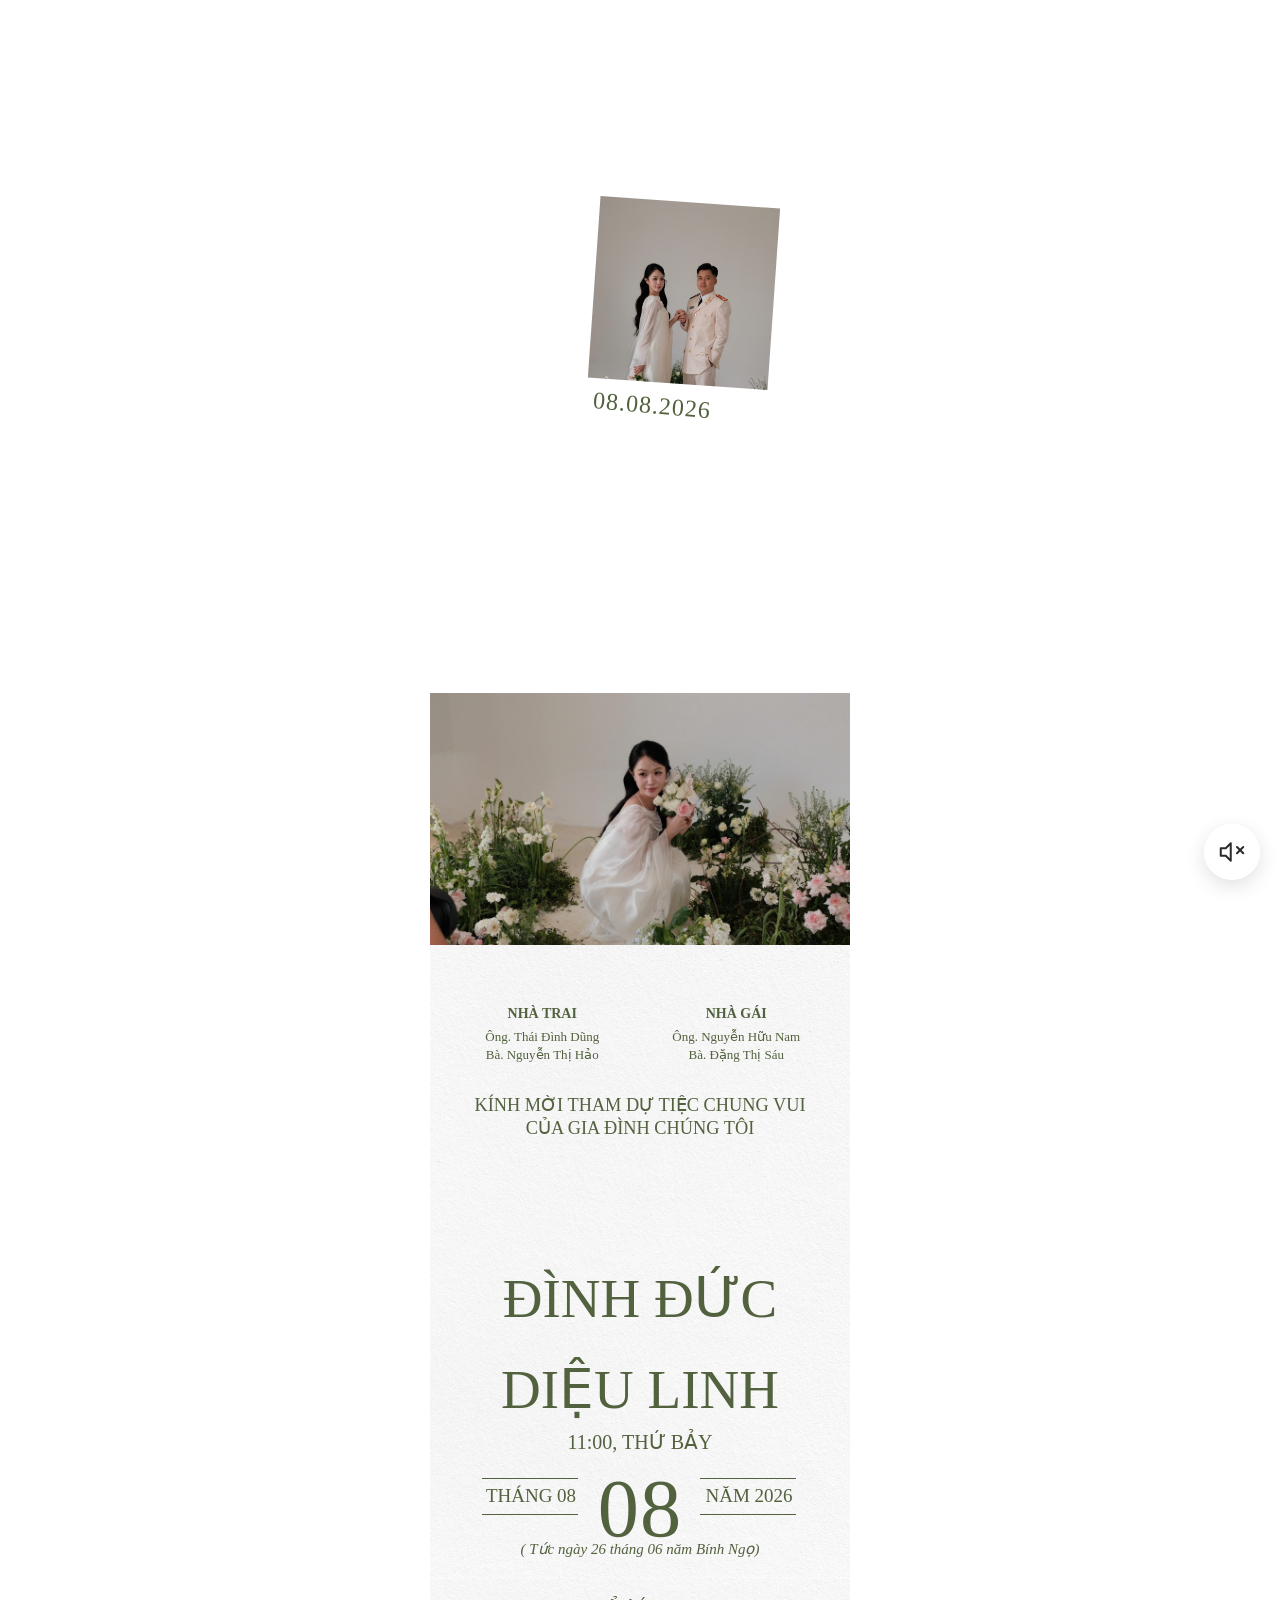
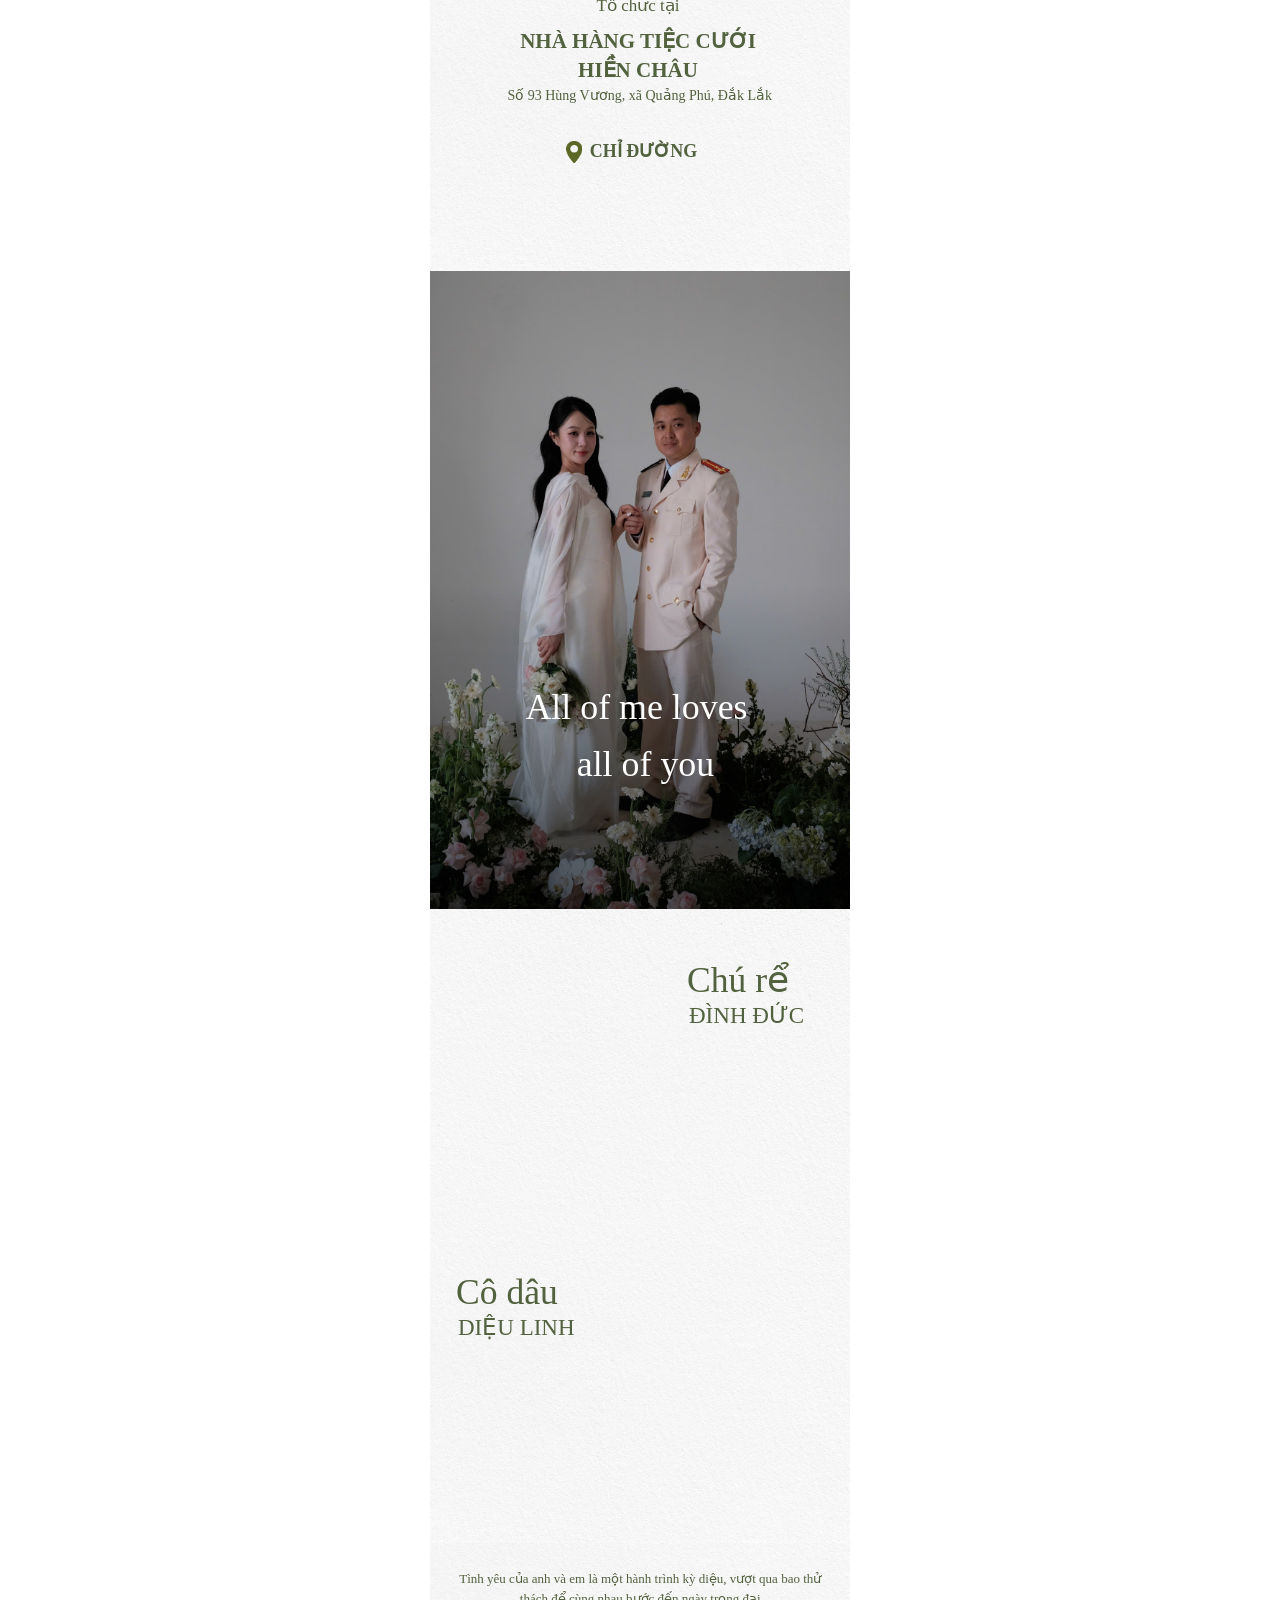
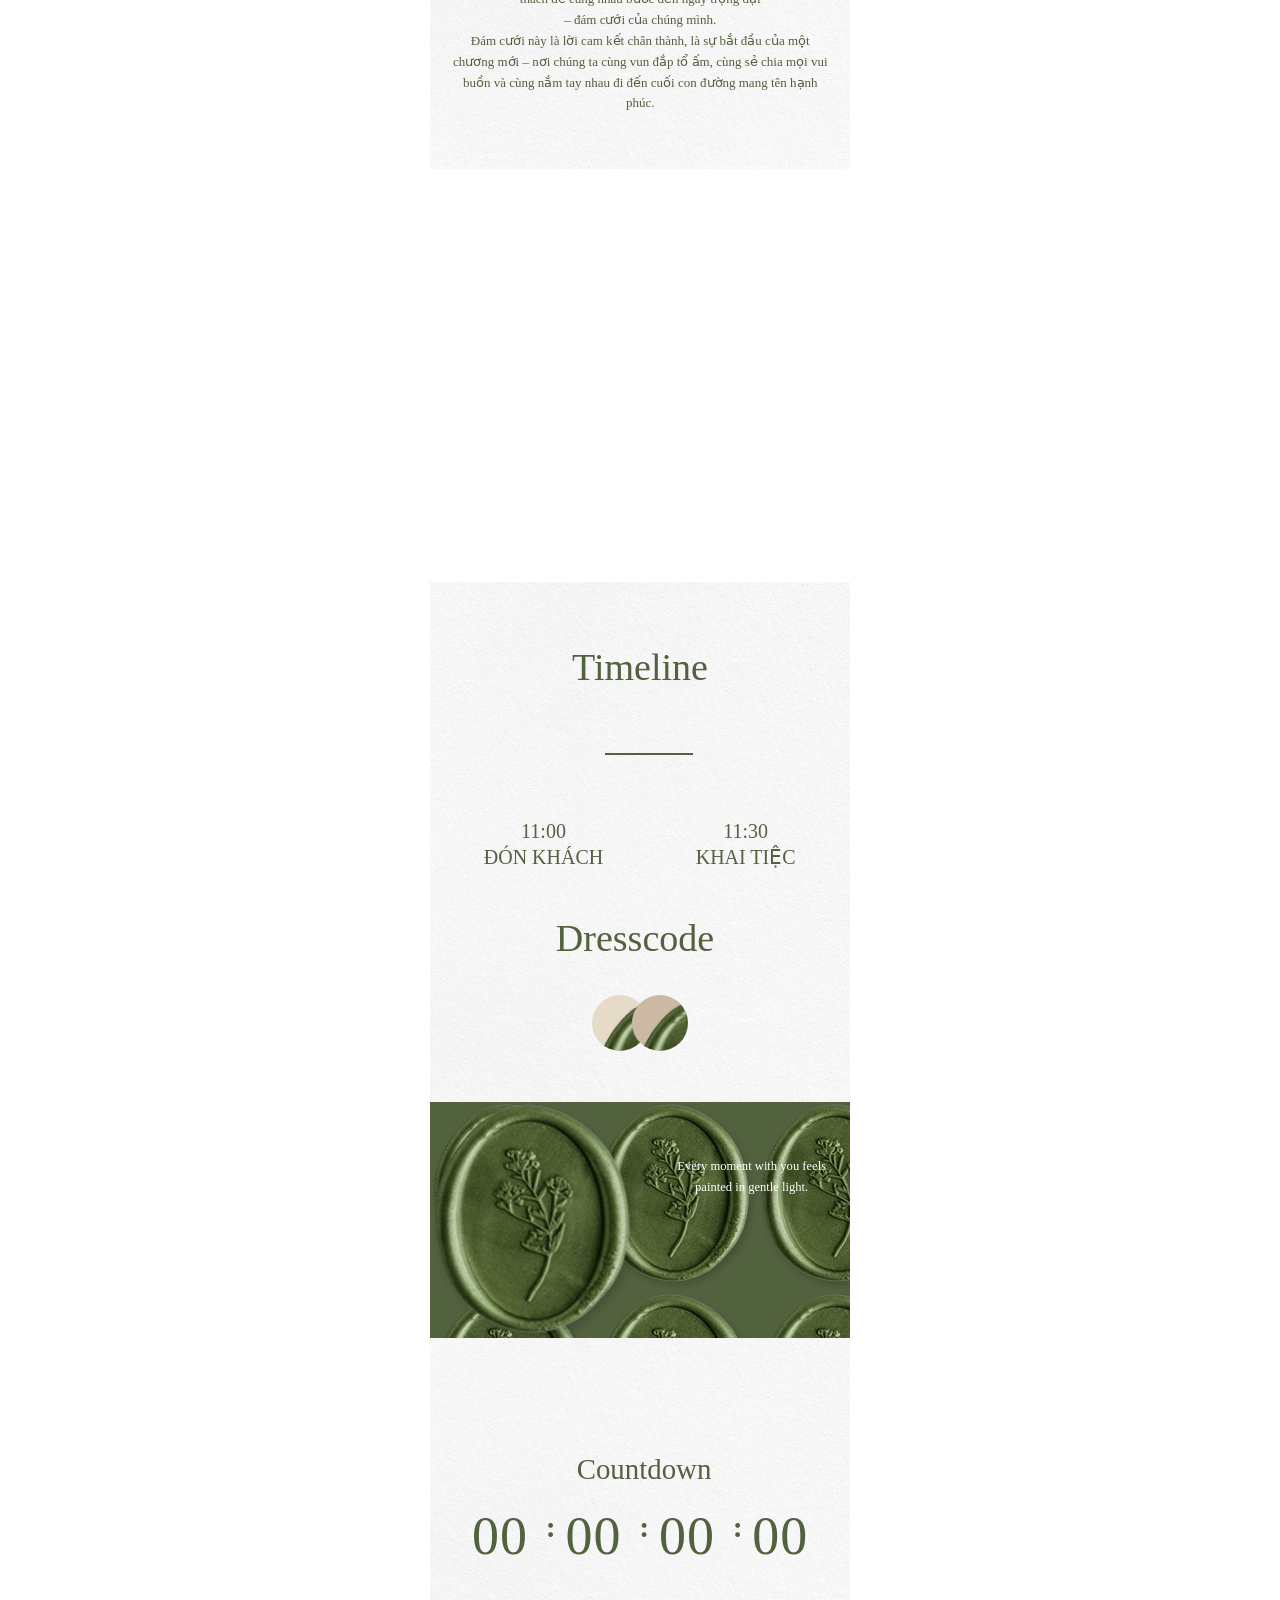
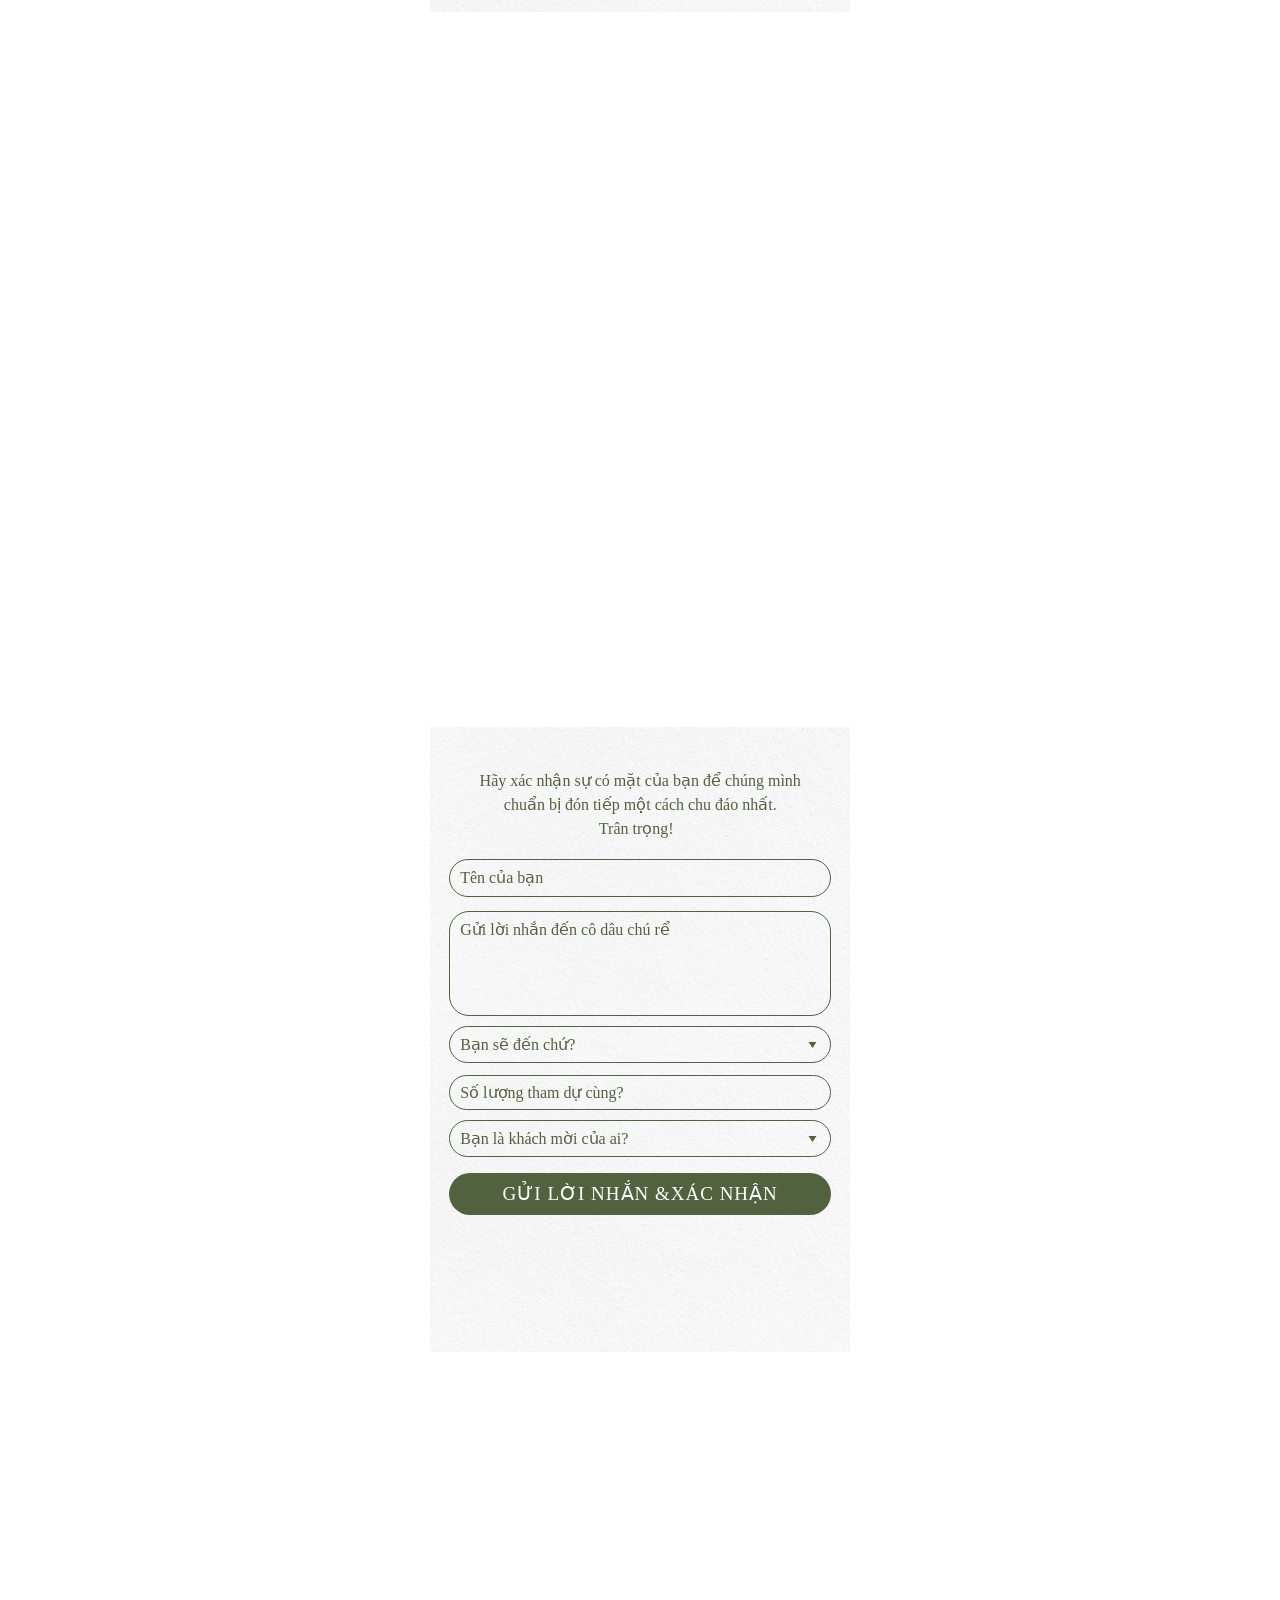
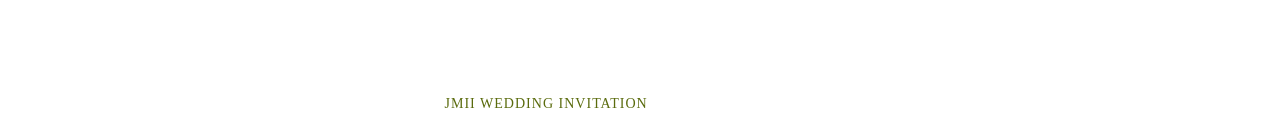
==== commit 64ea0f2a: "Comment @media mobile rule that forced opacity:0 on animated elements (JS trigger unreliable)" ====
--- a/index.html
+++ b/index.html
@@ -1242,7 +1242,7 @@
       window.lazyload_run = function (dom, is_first, check_dom_rect) {
         if (
           check_dom_rect &&
-          (document.body.clientWidth <= 0 || document.body.clientheight <= 0)
+          (document.body.clientWidth <= 0 || document.body.clientHeight <= 0)
         ) {
           return setTimeout(function () {
             window.lazyload_run(dom, is_first, check_dom_rect);
--- a/style.css
+++ b/style.css
@@ -2100,10 +2100,10 @@
         animation-fill-mode: both;
       }
 
-      .ladi-animation-hidden {
+      /* .ladi-animation-hidden {
         visibility: hidden !important;
         opacity: 0 !important;
-      }
+      } */
 
       .element-click-selected {
         cursor: pointer;
@@ -2179,6 +2179,7 @@
         }
       }
 
+      /* Tắt để element luôn visible — không phụ thuộc vào JS animation trigger
       @media (max-width: 767px) {
         #GROUP3,
         #IMAGE8,
@@ -2230,7 +2231,7 @@
           opacity: 0 !important;
           pointer-events: none !important;
         }
-      }
+      } */
 
 /* ===== style_page ===== */
 body {
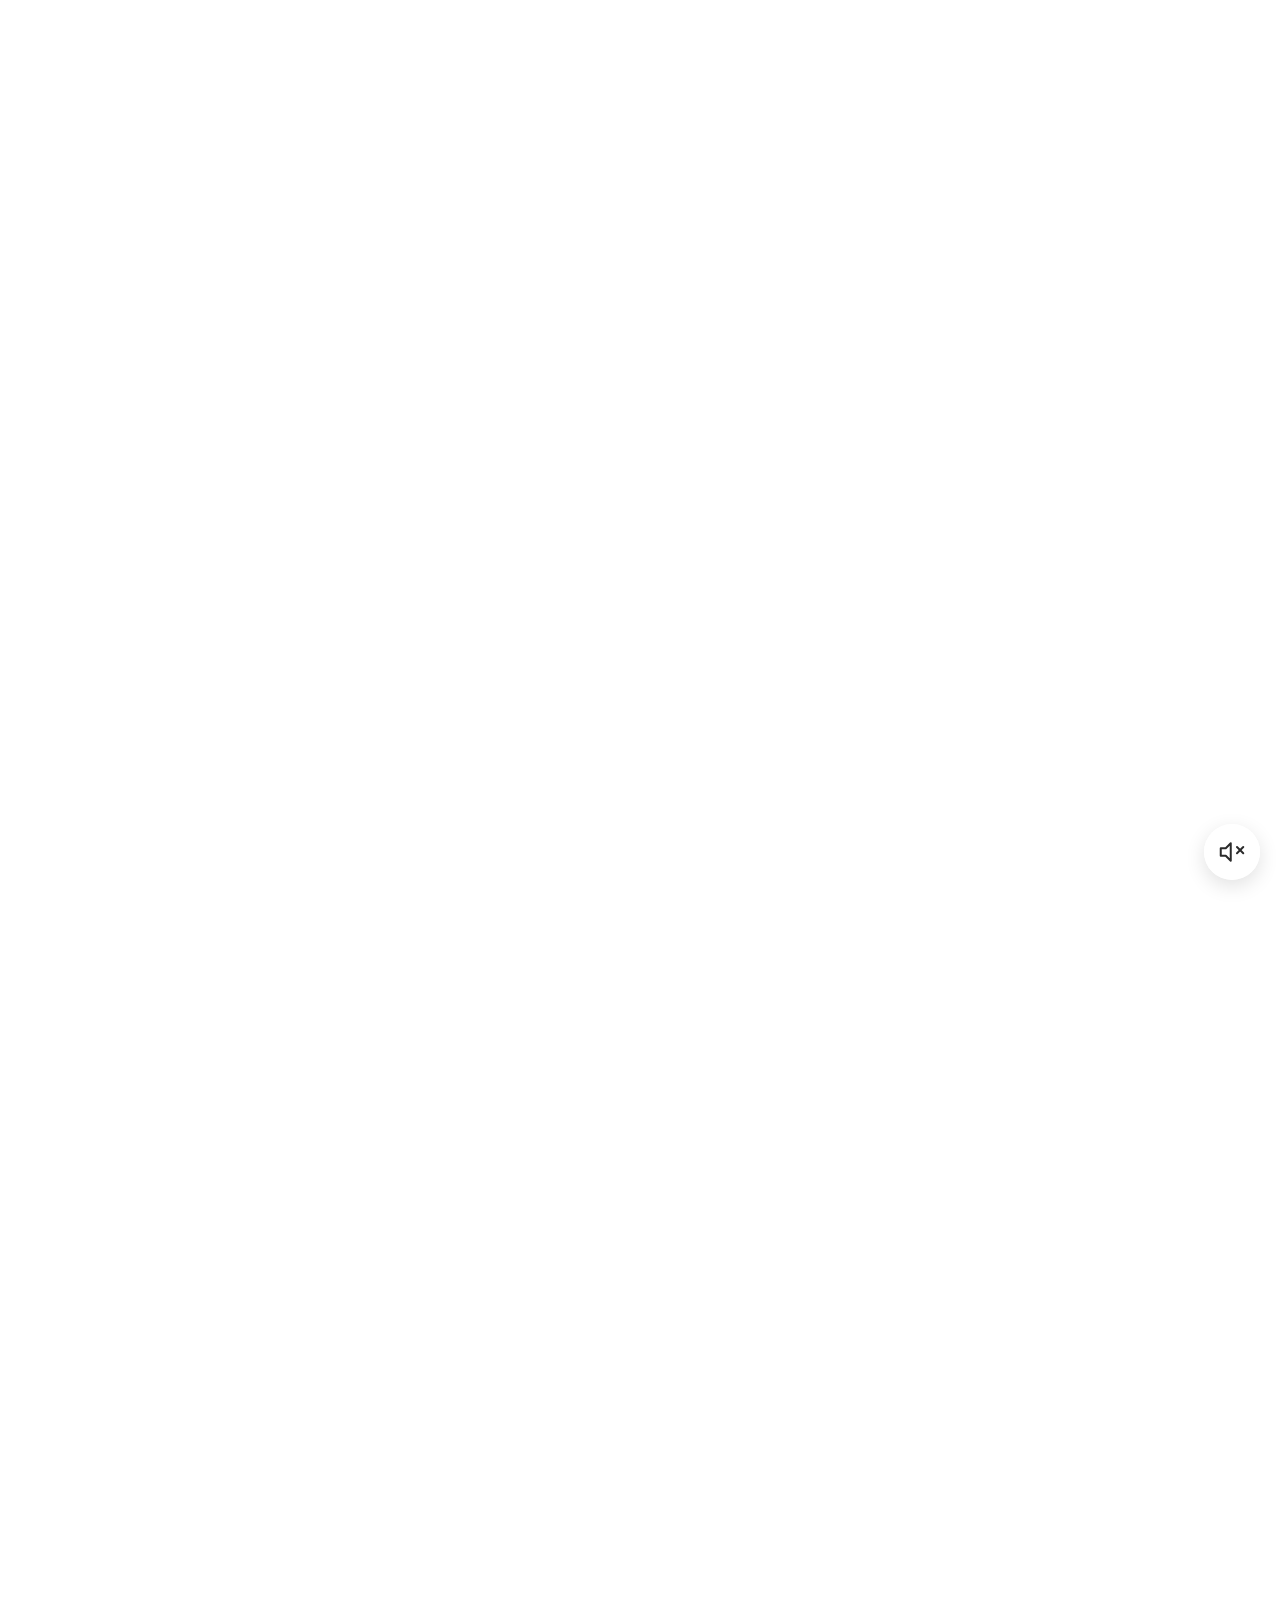
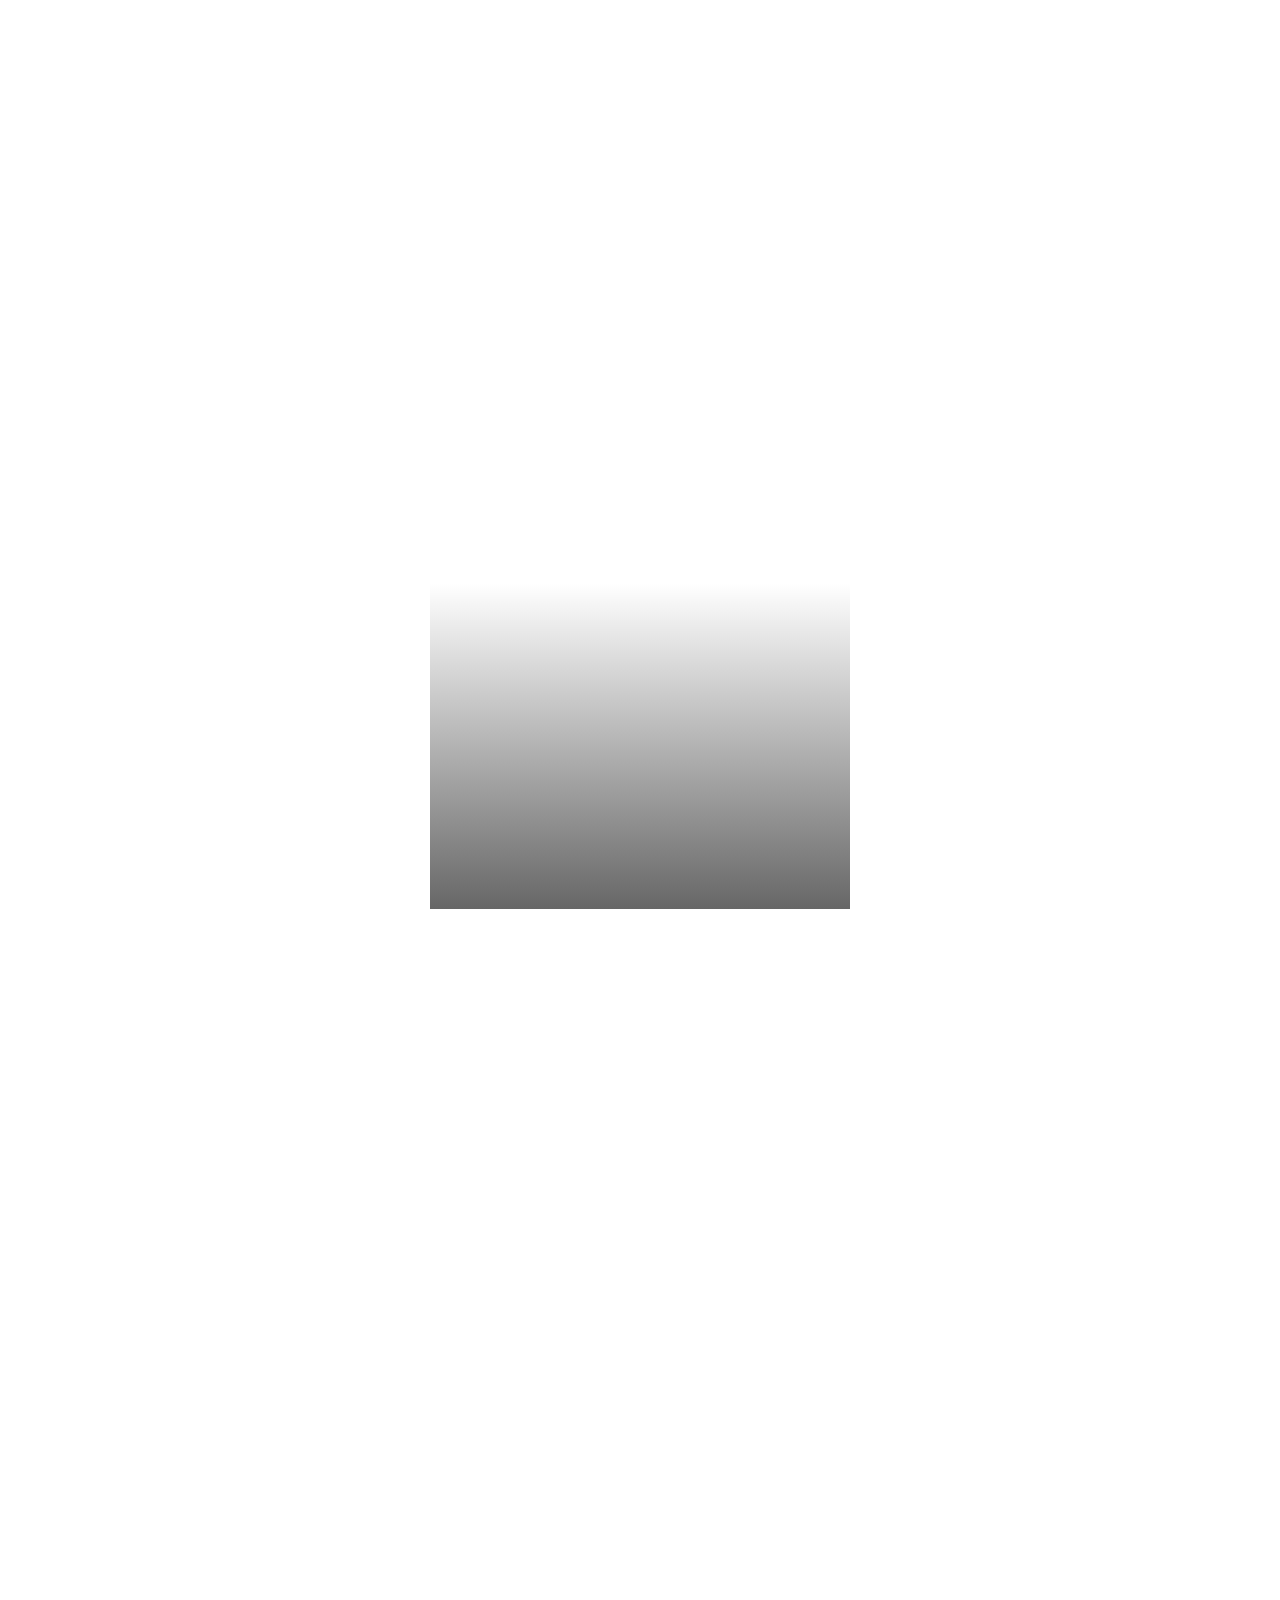
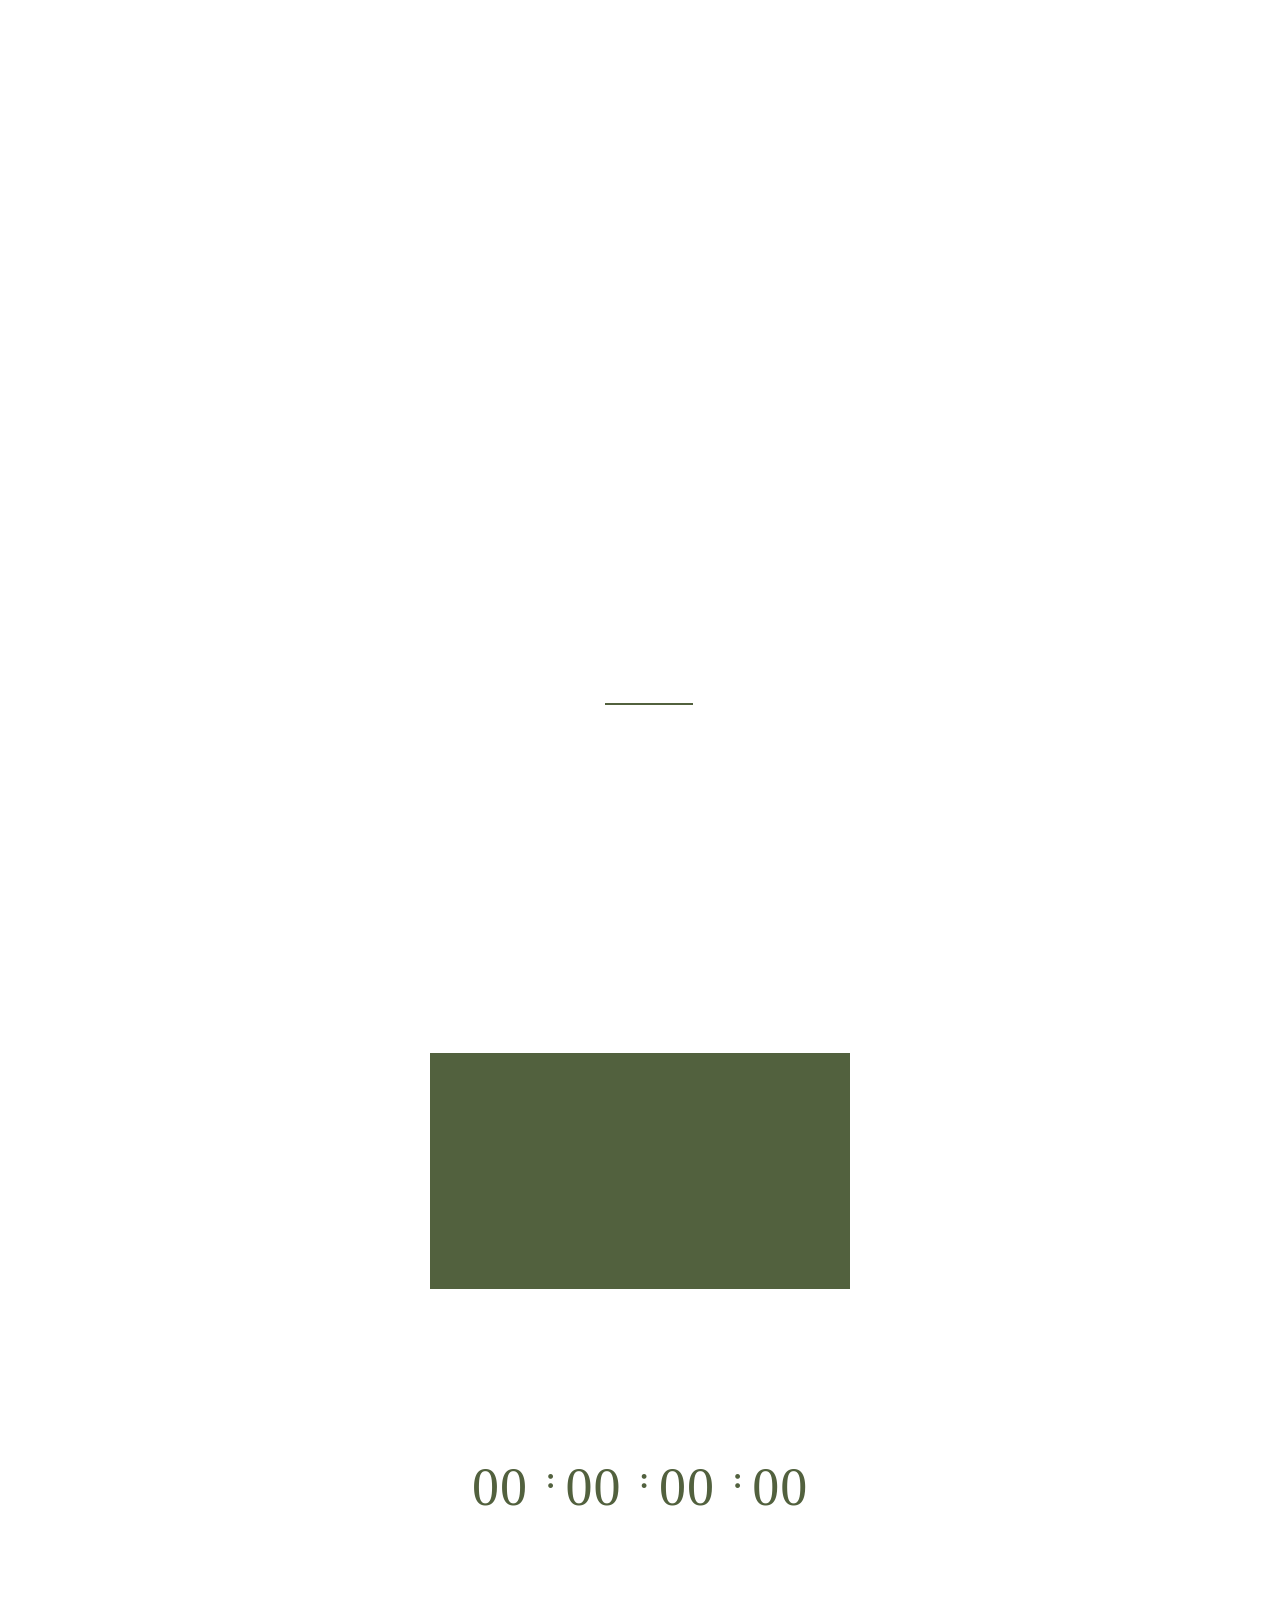
==== commit 3f7f47a8: "Update" ====
--- a/index.html
+++ b/index.html
@@ -1,4 +1,4 @@
-﻿<!doctype html>
+<!doctype html>
 <html lang="vi">
   <head>
     <meta charset="UTF-8" />
@@ -10,56 +10,52 @@
     <meta name="description" content="Đình Đức &#38; Diệu Linh" />
     <meta name="viewport" content="width=device-width, initial-scale=1" />
     <script type="text/javascript">
-      // Set viewport meta tag dynamically (mobile-first, scale theo màn hình)
-      window.ladi_viewport = function (sizeProp) {
-        var doc = document;
-        sizeProp = sizeProp || "innerWidth";
-
-        var currentSize = window[sizeProp];
-        var isMobile = true;
-        var desktopWidth = 960;
-        var mobileWidth = 420;
-        var content = "";
-
-        if (typeof window.ladi_is_desktop === "undefined") {
-          window.ladi_is_desktop = !isMobile;
+      window.ladi_viewport = function (b) {
+        var a = document;
+        b = b ? b : "innerWidth";
+        var c = window[b];
+        var d = true;
+        if (
+          typeof window.ladi_is_desktop == "undefined" ||
+          window.ladi_is_desktop == undefined
+        ) {
+          window.ladi_is_desktop = !d;
         }
-
-        if (!isMobile) {
-          content =
-            "width=" + desktopWidth + ",user-scalable=no,initial-scale=1.0";
+        var e = 960;
+        var f = 420;
+        var g = "";
+        if (!d) {
+          g = "width=" + e + ",user-scalable=no,initial-scale=1.0";
         } else {
-          var scale =
-            mobileWidth !== currentSize ? currentSize / mobileWidth : 1;
-          content =
+          var h = 1;
+          var i = f;
+          if (i != c) {
+            h = c / i;
+          }
+          g =
             "width=" +
-            mobileWidth +
-            ",user-scalable=no" +
-            ",initial-scale=" +
-            scale +
+            i +
+            ",user-scalable=no,initial-scale=" +
+            h +
             ",minimum-scale=" +
-            scale +
+            h +
             ",maximum-scale=" +
-            scale;
+            h;
         }
-
-        var meta = doc.getElementById("viewport");
-        if (!meta) {
-          meta = doc.createElement("meta");
-          meta.id = "viewport";
-          meta.name = "viewport";
-          doc.head.appendChild(meta);
+        var j = a.getElementById("viewport");
+        if (!j) {
+          j = a.createElement("meta");
+          j.id = "viewport";
+          j.name = "viewport";
+          a.head.appendChild(j);
         }
-        meta.setAttribute("content", content);
+        j.setAttribute("content", g);
       };
       window.ladi_viewport();
-
-      // Hàng đợi sự kiện tracking (Facebook / TikTok pixel)
       window.ladi_fbq_data = [];
       window.ladi_fbq = function () {
         window.ladi_fbq_data.push(arguments);
       };
-
       window.ladi_ttq_data = [];
       window.ladi_ttq = function () {
         window.ladi_ttq_data.push(arguments);
@@ -119,7 +115,5017 @@
       href="https://w.ladicdn.com/v5/source/ladipagev3.min.js?v=1777370633161"
       as="script"
     />
-
+    <style id="style_ladi" type="text/css">
+      a,
+      abbr,
+      acronym,
+      address,
+      applet,
+      article,
+      aside,
+      audio,
+      b,
+      big,
+      blockquote,
+      body,
+      button,
+      canvas,
+      caption,
+      center,
+      cite,
+      code,
+      dd,
+      del,
+      details,
+      dfn,
+      div,
+      dl,
+      dt,
+      em,
+      embed,
+      fieldset,
+      figcaption,
+      figure,
+      footer,
+      form,
+      h1,
+      h2,
+      h3,
+      h4,
+      h5,
+      h6,
+      header,
+      hgroup,
+      html,
+      i,
+      iframe,
+      img,
+      input,
+      ins,
+      kbd,
+      label,
+      legend,
+      li,
+      mark,
+      menu,
+      nav,
+      object,
+      ol,
+      output,
+      p,
+      pre,
+      q,
+      ruby,
+      s,
+      samp,
+      section,
+      select,
+      small,
+      span,
+      strike,
+      strong,
+      sub,
+      summary,
+      sup,
+      table,
+      tbody,
+      td,
+      textarea,
+      tfoot,
+      th,
+      thead,
+      time,
+      tr,
+      tt,
+      u,
+      ul,
+      var,
+      video {
+        margin: 0;
+        padding: 0;
+        border: 0;
+        outline: 0;
+        font-size: 100%;
+        font: inherit;
+        vertical-align: baseline;
+        box-sizing: border-box;
+        -webkit-font-smoothing: antialiased;
+        -moz-osx-font-smoothing: grayscale;
+      }
+
+      article,
+      aside,
+      details,
+      figcaption,
+      figure,
+      footer,
+      header,
+      hgroup,
+      menu,
+      nav,
+      section {
+        display: block;
+      }
+
+      body {
+        line-height: 1;
+      }
+
+      a {
+        text-decoration: none;
+      }
+
+      ol,
+      ul {
+        list-style: none;
+      }
+
+      blockquote,
+      q {
+        quotes: none;
+      }
+
+      blockquote:after,
+      blockquote:before,
+      q:after,
+      q:before {
+        content: "";
+        content: none;
+      }
+
+      table {
+        border-collapse: collapse;
+        border-spacing: 0;
+      }
+
+      .ladi-loading {
+        z-index: 900000000000;
+        position: fixed;
+        width: 100%;
+        height: 100%;
+        top: 0;
+        left: 0;
+        background-color: rgba(0, 0, 0, 0.1);
+      }
+
+      .ladi-loading .loading {
+        width: 80px;
+        height: 80px;
+        top: 0;
+        left: 0;
+        bottom: 0;
+        right: 0;
+        margin: auto;
+        overflow: hidden;
+        position: absolute;
+      }
+
+      .ladi-loading .loading div {
+        position: absolute;
+        width: 6px;
+        height: 6px;
+        background: #fff;
+        border-radius: 50%;
+        animation: ladi-loading 1.2s linear infinite;
+      }
+
+      .ladi-loading .loading div:nth-child(1) {
+        animation-delay: 0s;
+        top: 37px;
+        left: 66px;
+      }
+
+      .ladi-loading .loading div:nth-child(2) {
+        animation-delay: -0.1s;
+        top: 22px;
+        left: 62px;
+      }
+
+      .ladi-loading .loading div:nth-child(3) {
+        animation-delay: -0.2s;
+        top: 11px;
+        left: 52px;
+      }
+
+      .ladi-loading .loading div:nth-child(4) {
+        animation-delay: -0.3s;
+        top: 7px;
+        left: 37px;
+      }
+
+      .ladi-loading .loading div:nth-child(5) {
+        animation-delay: -0.4s;
+        top: 11px;
+        left: 22px;
+      }
+
+      .ladi-loading .loading div:nth-child(6) {
+        animation-delay: -0.5s;
+        top: 22px;
+        left: 11px;
+      }
+
+      .ladi-loading .loading div:nth-child(7) {
+        animation-delay: -0.6s;
+        top: 37px;
+        left: 7px;
+      }
+
+      .ladi-loading .loading div:nth-child(8) {
+        animation-delay: -0.7s;
+        top: 52px;
+        left: 11px;
+      }
+
+      .ladi-loading .loading div:nth-child(9) {
+        animation-delay: -0.8s;
+        top: 62px;
+        left: 22px;
+      }
+
+      .ladi-loading .loading div:nth-child(10) {
+        animation-delay: -0.9s;
+        top: 66px;
+        left: 37px;
+      }
+
+      .ladi-loading .loading div:nth-child(11) {
+        animation-delay: -1s;
+        top: 62px;
+        left: 52px;
+      }
+
+      .ladi-loading .loading div:nth-child(12) {
+        animation-delay: -1.1s;
+        top: 52px;
+        left: 62px;
+      }
+
+      @keyframes ladi-loading {
+        0%,
+        100%,
+        20%,
+        80% {
+          transform: scale(1);
+        }
+
+        50% {
+          transform: scale(1.5);
+        }
+      }
+
+      .ladipage-message {
+        position: fixed;
+        width: 100%;
+        height: 100%;
+        top: 0;
+        left: 0;
+        z-index: 10000000000;
+        background: rgba(0, 0, 0, 0.3);
+      }
+
+      .ladipage-message .ladipage-message-box {
+        width: 400px;
+        max-width: calc(100% - 50px);
+        height: 160px;
+        border: 1px solid rgba(0, 0, 0, 0.3);
+        background-color: #fff;
+        position: fixed;
+        top: calc(50% - 155px);
+        left: 0;
+        right: 0;
+        margin: auto;
+        border-radius: 10px;
+      }
+
+      .ladipage-message .ladipage-message-box span {
+        display: block;
+        background-color: rgba(6, 21, 40, 0.05);
+        color: #000;
+        padding: 12px 15px;
+        font-weight: 600;
+        font-size: 16px;
+        line-height: 16px;
+        border-top-left-radius: 10px;
+        border-top-right-radius: 10px;
+      }
+
+      .ladipage-message .ladipage-message-box .ladipage-message-text {
+        display: -webkit-box;
+        font-size: 14px;
+        padding: 0 20px;
+        margin-top: 16px;
+        line-height: 20px;
+        -webkit-line-clamp: 3;
+        -webkit-box-orient: vertical;
+        overflow: hidden;
+        text-overflow: ellipsis;
+        word-break: break-word;
+      }
+
+      .ladipage-message .ladipage-message-box .ladipage-message-close {
+        display: block;
+        position: absolute;
+        right: 15px;
+        bottom: 10px;
+        margin: 0 auto;
+        padding: 10px 0;
+        border: none;
+        width: 80px;
+        text-transform: uppercase;
+        text-align: center;
+        color: #000;
+        background-color: #e6e6e6;
+        border-radius: 5px;
+        text-decoration: none;
+        font-size: 14px;
+        line-height: 14px;
+        font-weight: 600;
+        cursor: pointer;
+        outline: 0;
+      }
+
+      .lightbox-screen {
+        display: none;
+        position: fixed;
+        width: 100%;
+        height: 100%;
+        top: 0;
+        left: 0;
+        bottom: 0;
+        right: 0;
+        margin: auto;
+        z-index: 9000000080;
+        background: #7f7f7f;
+        user-select: none;
+        -webkit-user-select: none;
+        -moz-user-select: none;
+        -ms-user-select: none;
+      }
+
+      .lightbox-screen * {
+        user-select: none;
+        -webkit-user-select: none;
+        -moz-user-select: none;
+        -ms-user-select: none;
+      }
+
+      .lightbox-screen img {
+        -webkit-user-drag: none;
+        -khtml-user-drag: none;
+        -moz-user-drag: none;
+        -o-user-drag: none;
+        user-drag: none;
+        pointer-events: auto;
+      }
+
+      .lightbox-screen .lightbox-close {
+        position: absolute;
+        z-index: 9000000090;
+        cursor: pointer;
+      }
+
+      .lightbox-screen .lightbox-hidden {
+        display: none;
+      }
+
+      .lightbox-screen .lightbox-close {
+        width: 16px;
+        height: 16px;
+        margin: 10px;
+        background-repeat: no-repeat;
+        background-position: center center;
+        background-image: url("data:image/svg+xml;utf8, %3Csvg%20width%3D%2224%22%20height%3D%2224%22%20viewBox%3D%220%200%2024%2024%22%20xmlns%3D%22http%3A%2F%2Fwww.w3.org%2F2000%2Fsvg%22%20fill%3D%22%23fff%22%3E%3Cpath%20fill-rule%3D%22evenodd%22%20clip-rule%3D%22evenodd%22%20d%3D%22M23.4144%202.00015L2.00015%2023.4144L0.585938%2022.0002L22.0002%200.585938L23.4144%202.00015Z%22%3E%3C%2Fpath%3E%3Cpath%20fill-rule%3D%22evenodd%22%20clip-rule%3D%22evenodd%22%20d%3D%22M2.00015%200.585938L23.4144%2022.0002L22.0002%2023.4144L0.585938%202.00015L2.00015%200.585938Z%22%3E%3C%2Fpath%3E%3C%2Fsvg%3E");
+      }
+
+      .lightbox-screen img.lightbox-item {
+        max-width: none;
+      }
+
+      .lightbox-gallery-track {
+        touch-action: none;
+        display: flex;
+        align-items: center;
+        justify-content: center;
+      }
+
+      .lightbox-gallery-track .lightbox-gallery-preview,
+      .lightbox-gallery-track .lightbox-item {
+        will-change: transform;
+        backface-visibility: hidden;
+        margin: 0 !important;
+        transform-origin: center center;
+        position: absolute;
+        left: 50%;
+        top: 50%;
+      }
+
+      .lightbox-nav-btn {
+        position: fixed;
+        top: 50%;
+        transform: translateY(-50%);
+        width: 50px;
+        height: 50px;
+        background-color: rgba(0, 0, 0, 0.5);
+        color: #fff;
+        border-radius: 50%;
+        display: flex;
+        justify-content: center;
+        align-items: center;
+        cursor: pointer;
+        z-index: 9999;
+        user-select: none;
+        font-size: 24px;
+        font-weight: 700;
+      }
+
+      .lightbox-nav-btn:hover {
+        background-color: rgba(0, 0, 0, 0.8);
+      }
+
+      .lightbox-prev {
+        left: 20px;
+      }
+
+      .lightbox-next {
+        right: 20px;
+      }
+
+      * {
+        -webkit-tap-highlight-color: #fff0;
+      }
+
+      body {
+        font-size: 12px;
+        -ms-text-size-adjust: none;
+        -moz-text-size-adjust: none;
+        -o-text-size-adjust: none;
+        -webkit-text-size-adjust: none;
+        background-color: #fff;
+      }
+
+      .overflow-hidden {
+        overflow: hidden;
+      }
+
+      .ladi-transition {
+        transition: all 150ms linear 0s;
+      }
+
+      .z-index-1 {
+        z-index: 1;
+      }
+
+      .opacity-0 {
+        opacity: 0;
+      }
+
+      .height-0 {
+        height: 0 !important;
+      }
+
+      .pointer-events-none {
+        pointer-events: none;
+      }
+
+      .transition-parent-collapse-height {
+        transition: height 150ms linear 0s;
+      }
+
+      .transition-parent-collapse-top {
+        transition: top 150ms linear 0s;
+      }
+
+      .transition-readmore {
+        transition: height 350ms linear 0s;
+      }
+
+      .transition-collapse {
+        transition: height 150ms linear 0s;
+      }
+
+      body.grab {
+        cursor: grab;
+      }
+
+      .ladi-wraper {
+        width: 100%;
+        min-height: 100%;
+        overflow: hidden;
+        touch-action: manipulation;
+      }
+
+      .ladi-container {
+        position: relative;
+        margin: 0 auto;
+        height: 100%;
+      }
+
+      .ladi-overlay {
+        position: absolute;
+        top: 0;
+        left: 0;
+        height: 100%;
+        width: 100%;
+        pointer-events: none;
+      }
+
+      .ladi-element {
+        position: absolute;
+      }
+
+      @media (hover: hover) {
+        .ladi-check-hover {
+          opacity: 0;
+        }
+      }
+
+      .ladi-section {
+        margin: 0 auto;
+        position: relative;
+      }
+
+      .ladi-section[data-tab-id] {
+        display: none;
+      }
+
+      .ladi-section.selected[data-tab-id] {
+        display: block;
+      }
+
+      .ladi-section .ladi-section-background {
+        position: absolute;
+        width: 100%;
+        height: 100%;
+        top: 0;
+        left: 0;
+        pointer-events: none;
+        overflow: hidden;
+      }
+
+      .ladi-gallery {
+        position: absolute;
+        width: 100%;
+        height: 100%;
+        overflow: hidden;
+      }
+
+      .ladi-gallery .ladi-gallery-view {
+        position: absolute;
+        overflow: hidden;
+      }
+
+      .ladi-gallery .ladi-gallery-view > .ladi-gallery-view-item {
+        background-size: cover;
+        background-repeat: no-repeat;
+        background-position: center center;
+        width: 100%;
+        height: 100%;
+        position: relative;
+        display: none;
+        transition: transform 500ms ease-in-out;
+        -webkit-backface-visibility: hidden;
+        backface-visibility: hidden;
+        -webkit-perspective: 1000px;
+        perspective: 1000px;
+      }
+
+      .ladi-gallery .ladi-gallery-view > .ladi-gallery-view-item.play-video {
+        cursor: pointer;
+      }
+
+      .ladi-gallery
+        .ladi-gallery-view
+        > .ladi-gallery-view-item.play-video:after {
+        content: "";
+        position: absolute;
+        top: 0;
+        left: 0;
+        right: 0;
+        bottom: 0;
+        margin: auto;
+        width: 60px;
+        height: 60px;
+        background: url(https://w.ladicdn.com/source/ladipage-play.svg?v=1.0)
+          no-repeat center center;
+        background-size: contain;
+        pointer-events: none;
+        cursor: pointer;
+      }
+
+      .ladi-gallery .ladi-gallery-view > .ladi-gallery-view-item.next,
+      .ladi-gallery
+        .ladi-gallery-view
+        > .ladi-gallery-view-item.selected.right {
+        left: 0;
+        transform: translate3d(100%, 0, 0);
+      }
+
+      .ladi-gallery .ladi-gallery-view > .ladi-gallery-view-item.prev,
+      .ladi-gallery .ladi-gallery-view > .ladi-gallery-view-item.selected.left {
+        left: 0;
+        transform: translate3d(-100%, 0, 0);
+      }
+
+      .ladi-gallery .ladi-gallery-view > .ladi-gallery-view-item.next.left,
+      .ladi-gallery .ladi-gallery-view > .ladi-gallery-view-item.prev.right,
+      .ladi-gallery .ladi-gallery-view > .ladi-gallery-view-item.selected {
+        left: 0;
+        transform: translate3d(0, 0, 0);
+      }
+
+      .ladi-gallery .ladi-gallery-view > .selected,
+      .ladi-gallery .ladi-gallery-view > .next,
+      .ladi-gallery .ladi-gallery-view > .prev {
+        display: block;
+      }
+
+      .ladi-gallery .ladi-gallery-view > .selected {
+        left: 0;
+      }
+
+      .ladi-gallery .ladi-gallery-view > .next,
+      .ladi-gallery .ladi-gallery-view > .prev {
+        position: absolute;
+        top: 0;
+        width: 100%;
+      }
+
+      .ladi-gallery .ladi-gallery-view > .next {
+        left: 100%;
+      }
+
+      .ladi-gallery .ladi-gallery-view > .prev {
+        left: -100%;
+      }
+
+      .ladi-gallery .ladi-gallery-view > .next.left,
+      .ladi-gallery .ladi-gallery-view > .prev.right {
+        left: 0;
+      }
+
+      .ladi-gallery .ladi-gallery-view > .selected.left {
+        left: -100%;
+      }
+
+      .ladi-gallery .ladi-gallery-view > .selected.right {
+        left: 100%;
+      }
+
+      .ladi-gallery .ladi-gallery-control {
+        position: absolute;
+        overflow: hidden;
+      }
+
+      .ladi-gallery .ladi-gallery-view .ladi-gallery-view-arrow {
+        position: absolute;
+        top: calc(50% - (33px) / 2);
+        cursor: pointer;
+        z-index: 90000040;
+      }
+
+      .ladi-gallery .ladi-gallery-view .ladi-gallery-view-arrow-left {
+        left: 5px;
+        transform: rotateY(180deg);
+        -webkit-transform: rotateY(180deg);
+      }
+
+      .ladi-gallery .ladi-gallery-view .ladi-gallery-view-arrow-right {
+        right: 5px;
+      }
+
+      .ladi-gallery .ladi-gallery-control .ladi-gallery-control-arrow {
+        position: absolute;
+        cursor: pointer;
+        z-index: 90000040;
+      }
+
+      .ladi-gallery .ladi-gallery-control .ladi-gallery-control-box {
+        position: relative;
+      }
+
+      .ladi-gallery
+        .ladi-gallery-control
+        .ladi-gallery-control-box
+        .ladi-gallery-control-item {
+        background-size: cover;
+        background-repeat: no-repeat;
+        background-position: center center;
+        float: left;
+        position: relative;
+        cursor: pointer;
+        filter: invert(15%);
+      }
+
+      .ladi-gallery
+        .ladi-gallery-control
+        .ladi-gallery-control-box
+        .ladi-gallery-control-item.play-video:after {
+        content: "";
+        position: absolute;
+        top: 0;
+        left: 0;
+        right: 0;
+        bottom: 0;
+        margin: auto;
+        width: 30px;
+        height: 30px;
+        background: url(https://w.ladicdn.com/source/ladipage-play.svg?v=1.0)
+          no-repeat center center;
+        background-size: contain;
+        pointer-events: none;
+        cursor: pointer;
+      }
+
+      .ladi-gallery
+        .ladi-gallery-control
+        .ladi-gallery-control-box
+        .ladi-gallery-control-item:hover {
+        filter: none;
+      }
+
+      .ladi-gallery
+        .ladi-gallery-control
+        .ladi-gallery-control-box
+        .ladi-gallery-control-item.selected {
+        filter: none;
+      }
+
+      .ladi-gallery
+        .ladi-gallery-control
+        .ladi-gallery-control-box
+        .ladi-gallery-control-item:last-child {
+        margin-right: 0 !important;
+        margin-bottom: 0 !important;
+      }
+
+      .ladi-gallery .ladi-gallery-view .ladi-gallery-view-arrow,
+      .ladi-gallery .ladi-gallery-control .ladi-gallery-control-arrow {
+        width: 33px;
+        height: 33px;
+        background-repeat: no-repeat;
+        background-position: center center;
+        background-image: url("data:image/svg+xml;utf8, %3Csvg%20width%3D%2224%22%20height%3D%2224%22%20viewBox%3D%220%200%2024%2024%22%20xmlns%3D%22http%3A%2F%2Fwww.w3.org%2F2000%2Fsvg%22%20fill%3D%22%23000%22%3E%3Cpath%20fill-rule%3D%22evenodd%22%20clip-rule%3D%22evenodd%22%20d%3D%22M7.00015%200.585938L18.4144%2012.0002L7.00015%2023.4144L5.58594%2022.0002L15.5859%2012.0002L5.58594%202.00015L7.00015%200.585938Z%22%3E%3C%2Fpath%3E%3C%2Fsvg%3E");
+      }
+
+      .ladi-gallery.ladi-gallery-bottom .ladi-gallery-view {
+        top: 0;
+        width: 100%;
+      }
+
+      .ladi-gallery.ladi-gallery-bottom .ladi-gallery-control {
+        width: 100%;
+        bottom: 0;
+      }
+
+      .ladi-gallery.ladi-gallery-bottom
+        .ladi-gallery-control
+        .ladi-gallery-control-arrow {
+        top: calc(50% - (33px) / 2);
+      }
+
+      .ladi-gallery.ladi-gallery-bottom
+        .ladi-gallery-control
+        .ladi-gallery-control-arrow-left {
+        left: 0px;
+        transform: rotateY(180deg) scale(0.6);
+        -webkit-transform: rotateY(180deg) scale(0.6);
+      }
+
+      .ladi-gallery.ladi-gallery-bottom
+        .ladi-gallery-control
+        .ladi-gallery-control-arrow-right {
+        right: 0px;
+        transform: scale(0.6);
+        -webkit-transform: scale(0.6);
+      }
+
+      .ladi-gallery.ladi-gallery-bottom
+        .ladi-gallery-control
+        .ladi-gallery-control-box {
+        display: -webkit-inline-flex;
+        display: inline-flex;
+        left: 0;
+        transition: left 150ms ease-in-out;
+      }
+
+      .ladi-box {
+        position: absolute;
+        width: 100%;
+        height: 100%;
+        overflow: hidden;
+      }
+
+      #SECTION_POPUP .ladi-container {
+        z-index: 90000070;
+      }
+
+      #SECTION_POPUP .ladi-container > .ladi-element {
+        z-index: 90000070;
+        position: fixed;
+        display: none;
+      }
+
+      #SECTION_POPUP .ladi-container > .ladi-element[data-fixed-close="true"] {
+        position: relative !important;
+      }
+
+      #SECTION_POPUP .ladi-container > .ladi-element.hide-visibility {
+        display: block !important;
+        visibility: hidden !important;
+      }
+
+      #SECTION_POPUP .popup-close {
+        position: absolute;
+        right: 0px;
+        top: 0px;
+        z-index: 9000000080;
+        cursor: pointer;
+        width: 16px;
+        height: 16px;
+        margin: 10px;
+        background-repeat: no-repeat;
+        background-position: center center;
+        background-image: url("data:image/svg+xml;utf8, %3Csvg%20width%3D%2224%22%20height%3D%2224%22%20viewBox%3D%220%200%2024%2024%22%20xmlns%3D%22http%3A%2F%2Fwww.w3.org%2F2000%2Fsvg%22%20fill%3D%22%23000%22%3E%3Cpath%20fill-rule%3D%22evenodd%22%20clip-rule%3D%22evenodd%22%20d%3D%22M23.4144%202.00015L2.00015%2023.4144L0.585938%2022.0002L22.0002%200.585938L23.4144%202.00015Z%22%3E%3C%2Fpath%3E%3Cpath%20fill-rule%3D%22evenodd%22%20clip-rule%3D%22evenodd%22%20d%3D%22M2.00015%200.585938L23.4144%2022.0002L22.0002%2023.4144L0.585938%202.00015L2.00015%200.585938Z%22%3E%3C%2Fpath%3E%3C%2Fsvg%3E");
+      }
+
+      .ladi-popup {
+        position: absolute;
+        width: 100%;
+        height: 100%;
+      }
+
+      .ladi-popup .ladi-popup-background {
+        height: 100%;
+        width: 100%;
+        pointer-events: none;
+      }
+
+      .ladi-countdown {
+        position: absolute;
+        width: 100%;
+        height: 100%;
+        display: flex;
+      }
+
+      .ladi-countdown .ladi-countdown-background {
+        position: absolute;
+        width: 100%;
+        height: 100%;
+        top: 0;
+        left: 0;
+        background-size: inherit;
+        background-attachment: inherit;
+        background-origin: inherit;
+        display: table;
+        pointer-events: none;
+      }
+
+      .ladi-countdown .ladi-countdown-text {
+        position: absolute;
+        width: 100%;
+        height: 100%;
+        text-decoration: inherit;
+        display: table;
+        pointer-events: none;
+      }
+
+      .ladi-countdown .ladi-countdown-text span {
+        display: table-cell;
+        vertical-align: middle;
+      }
+
+      .ladi-countdown > .ladi-element {
+        text-decoration: inherit;
+        background-size: inherit;
+        background-attachment: inherit;
+        background-origin: inherit;
+        position: relative;
+        display: inline-block;
+      }
+
+      .ladi-countdown > .ladi-element:last-child {
+        margin-right: 0px !important;
+      }
+
+      .ladi-button {
+        position: absolute;
+        width: 100%;
+        height: 100%;
+        overflow: hidden;
+      }
+
+      .ladi-button:active {
+        transform: translateY(2px);
+        transition: transform 0.2s linear;
+      }
+
+      .ladi-button .ladi-button-background {
+        height: 100%;
+        width: 100%;
+        pointer-events: none;
+        transition: inherit;
+      }
+
+      .ladi-button > .ladi-button-headline,
+      .ladi-button > .ladi-button-shape {
+        width: 100% !important;
+        height: 100% !important;
+        top: 0 !important;
+        left: 0 !important;
+        display: table;
+        user-select: none;
+        -webkit-user-select: none;
+        -moz-user-select: none;
+        -ms-user-select: none;
+      }
+
+      .ladi-button > .ladi-button-shape .ladi-shape {
+        margin: auto;
+        top: 0;
+        bottom: 0;
+      }
+
+      .ladi-button > .ladi-button-headline .ladi-headline {
+        display: table-cell;
+        vertical-align: middle;
+      }
+
+      .ladi-checkout-product-cart-icon .ladi-cart-number {
+        position: absolute;
+        top: -2px;
+        right: -7px;
+        background: #f36e36;
+        text-align: center;
+        min-width: 18px;
+        min-height: 18px;
+        font-size: 12px;
+        font-weight: 700;
+        color: #fff;
+        border-radius: 100%;
+        z-index: 90000000;
+        padding: 3px 4px;
+      }
+
+      .ladi-checkout-product-add-to-cart .ladi-button .loading-dots {
+        width: 100%;
+        height: 100%;
+        top: 0;
+        left: 0;
+        position: absolute;
+        display: flex;
+        align-items: center;
+        justify-content: center;
+      }
+
+      .ladi-checkout-product-add-to-cart .ladi-button .loading-dots p {
+        display: inline-block;
+        font-size: 32px;
+        line-height: 1;
+        animation: 0.6s infinite loading;
+      }
+
+      .ladi-checkout-product-add-to-cart
+        .ladi-button
+        .loading-dots
+        p:first-child {
+        animation-delay: 0s;
+      }
+
+      .ladi-checkout-product-add-to-cart
+        .ladi-button
+        .loading-dots
+        p:nth-child(2) {
+        animation-delay: 0.2s;
+      }
+
+      .ladi-checkout-product-add-to-cart
+        .ladi-button
+        .loading-dots
+        p:nth-child(3) {
+        animation-delay: 0.4s;
+      }
+
+      @keyframes loading {
+        0%,
+        100% {
+          opacity: 0;
+        }
+
+        50% {
+          opacity: 1;
+        }
+      }
+
+      .ladi-form .ladi-form-checkout-bump-offer-check.multiple.checked:before,
+      .ladi-form .ladi-form-checkout-payment-check.multiple.checked:before {
+        --url: url("data:image/svg+xml,%0A%3Csvg%20width%3D%2224%22%20height%3D%2224%22%20viewBox%3D%220%200%2024%2024%22%20fill%3D%22none%22%20xmlns%3D%22http%3A%2F%2Fwww.w3.org%2F2000%2Fsvg%22%3E%0A%3Cpath%20d%3D%22M18.71%207.20998C18.617%207.11625%2018.5064%207.04186%2018.3846%206.99109C18.2627%206.94032%2018.132%206.91418%2018%206.91418C17.868%206.91418%2017.7373%206.94032%2017.6154%206.99109C17.4936%207.04186%2017.383%207.11625%2017.29%207.20998L9.84%2014.67L6.71%2011.53C6.61348%2011.4367%206.49954%2011.3634%206.37468%2011.3142C6.24983%2011.265%206.1165%2011.2409%205.98232%2011.2432C5.84814%2011.2455%205.71573%2011.2743%205.59265%2011.3278C5.46957%2011.3812%205.35824%2011.4585%205.265%2011.555C5.17176%2011.6515%205.09845%2011.7654%205.04924%2011.8903C5.00004%2012.0152%204.97591%2012.1485%204.97823%2012.2827C4.98055%2012.4168%205.00928%2012.5492%205.06277%2012.6723C5.11627%2012.7954%205.19348%2012.9067%205.29%2013L9.13%2016.84C9.22296%2016.9337%209.33356%2017.0081%209.45542%2017.0589C9.57728%2017.1096%209.70799%2017.1358%209.84%2017.1358C9.97201%2017.1358%2010.1027%2017.1096%2010.2246%2017.0589C10.3464%2017.0081%2010.457%2016.9337%2010.55%2016.84L18.71%208.67998C18.8115%208.58634%2018.8925%208.47269%2018.9479%208.34619C19.0033%208.21969%2019.0319%208.08308%2019.0319%207.94498C19.0319%207.80688%2019.0033%207.67028%2018.9479%207.54378C18.8925%207.41728%2018.8115%207.30363%2018.71%207.20998Z%22%20fill%3D%22%231852FA%22%2F%3E%0A%3C%2Fsvg%3E%0A");
+        pointer-events: none;
+        top: -1px;
+        left: -1px;
+        transform: none;
+      }
+
+      .ladi-form,
+      .ladi-form .ladi-form-item-container {
+        position: absolute;
+        width: 100%;
+        height: 100%;
+      }
+
+      .ladi-form > .ladi-element,
+      .ladi-form > .ladi-element .ladi-form-item-container,
+      .ladi-form
+        > .ladi-element
+        .ladi-form-item-container
+        .ladi-form-item
+        .ladi-form-checkbox-item
+        span[data-checked="true"],
+      .ladi-form
+        > .ladi-element
+        .ladi-form-item-container
+        .ladi-form-item
+        .ladi-form-control:not(.ladi-form-control-select) {
+        text-transform: inherit;
+        text-decoration: inherit;
+        text-align: inherit;
+        letter-spacing: inherit;
+        color: inherit;
+        background-size: inherit;
+        background-attachment: inherit;
+        background-origin: inherit;
+      }
+
+      .ladi-form .ladi-button > .ladi-button-headline {
+        color: initial;
+        font-size: initial;
+        font-weight: initial;
+        text-transform: initial;
+        text-decoration: initial;
+        font-style: initial;
+        text-align: initial;
+        letter-spacing: initial;
+        line-height: initial;
+      }
+
+      .ladi-form [data-form-checkout-item="bump_offer"] .ladi-form-item,
+      .ladi-form > [data-quantity="true"] .ladi-form-item-container {
+        overflow: hidden;
+      }
+
+      .ladi-form > .ladi-element .ladi-form-item-container .ladi-form-item {
+        text-transform: inherit;
+        text-decoration: inherit;
+        text-align: inherit;
+        letter-spacing: inherit;
+        color: inherit;
+      }
+
+      .ladi-form
+        > .ladi-element
+        .ladi-form-item-container
+        .ladi-form-item-background {
+        background-size: inherit;
+        background-attachment: inherit;
+        background-origin: inherit;
+      }
+
+      .ladi-form
+        > .ladi-element
+        .ladi-form-item-container
+        .ladi-form-item
+        .ladi-form-control-select {
+        -webkit-appearance: none;
+        -moz-appearance: none;
+        appearance: none;
+        background-size: 9px 6px !important;
+        background-position: right 0.5rem center;
+        background-repeat: no-repeat;
+        padding-right: 24px;
+        text-transform: inherit;
+        text-align: inherit;
+        letter-spacing: inherit;
+        color: inherit;
+        background-size: inherit;
+        background-attachment: inherit;
+        background-origin: inherit;
+      }
+
+      .ladi-form
+        > .ladi-element
+        .ladi-form-item-container
+        .ladi-form-item
+        .ladi-form-checkbox-item,
+      .ladi-form
+        > .ladi-element
+        .ladi-form-item-container
+        .ladi-form-item
+        .ladi-form-checkbox-item
+        span[data-checked="false"] {
+        text-transform: inherit;
+        text-align: inherit;
+        letter-spacing: inherit;
+        background-size: inherit;
+        background-attachment: inherit;
+        background-origin: inherit;
+        color: inherit;
+      }
+
+      .ladi-form
+        > .ladi-element
+        .ladi-form-item-container
+        .ladi-form-item
+        .ladi-form-control-select-2 {
+        width: calc(100% / 2 - 5px);
+        max-width: calc(100% / 2 - 5px);
+        min-width: calc(100% / 2 - 5px);
+      }
+
+      .ladi-form
+        > .ladi-element
+        .ladi-form-item-container
+        .ladi-form-item
+        .ladi-form-control-select-2:nth-child(3),
+      .ladi-form
+        > .ladi-element
+        .ladi-form-item-container
+        .ladi-form-item
+        .ladi-form-control-select-3:nth-child(3),
+      .ladi-form
+        > .ladi-element
+        .ladi-form-item-container
+        .ladi-form-item
+        .ladi-form-control-select-3:nth-child(4) {
+        margin-left: 7.5px;
+      }
+
+      .ladi-form
+        > .ladi-element
+        .ladi-form-item-container
+        .ladi-form-item
+        .ladi-form-control-select-3 {
+        width: calc(100% / 3 - 5px);
+        max-width: calc(100% / 3 - 5px);
+        min-width: calc(100% / 3 - 5px);
+      }
+
+      .ladi-form
+        > .ladi-element
+        .ladi-form-item-container
+        .ladi-form-item
+        .ladi-form-control-select
+        option {
+        color: initial;
+      }
+
+      .ladi-form
+        > .ladi-element
+        .ladi-form-item-container
+        .ladi-form-item
+        .ladi-form-control-select:not([data-selected=""]) {
+        text-decoration: inherit;
+      }
+
+      .ladi-form
+        > .ladi-element
+        .ladi-form-item-container
+        .ladi-form-item
+        .ladi-form-checkbox-item {
+        text-decoration: inherit;
+        vertical-align: middle;
+      }
+
+      .ladi-form
+        > .ladi-element
+        .ladi-form-item-container
+        .ladi-form-item
+        .ladi-form-checkbox-box-item {
+        display: inline-block;
+        width: fit-content;
+      }
+
+      .ladi-form
+        > .ladi-element
+        .ladi-form-item-container
+        .ladi-form-item
+        .ladi-form-checkbox-item
+        span {
+        user-select: none;
+        -webkit-user-select: none;
+        -moz-user-select: none;
+        -ms-user-select: none;
+      }
+
+      .ladi-form .ladi-form-item-title-value {
+        font-weight: 700;
+        word-break: break-word;
+      }
+
+      .ladi-form .ladi-form-label-container {
+        position: relative;
+        width: 100%;
+      }
+
+      .ladi-form .ladi-form-control-file {
+        background-repeat: no-repeat;
+        background-position: calc(100% - 5px) center;
+      }
+
+      .ladi-form .ladi-form-label-container .ladi-form-label-item {
+        display: inline-block;
+        cursor: pointer;
+        position: relative;
+        border-radius: 0 !important;
+        user-select: none;
+        -webkit-user-select: none;
+        -moz-user-select: none;
+        -ms-user-select: none;
+      }
+
+      .ladi-form .ladi-form-label-container .ladi-form-label-item.image {
+        background-size: cover;
+        background-repeat: no-repeat;
+        background-position: center;
+      }
+
+      .ladi-form .ladi-form-label-container .ladi-form-label-item.no-value {
+        display: none !important;
+      }
+
+      .ladi-form
+        .ladi-form-label-container
+        .ladi-form-label-item.text.disabled {
+        opacity: 0.35;
+      }
+
+      .ladi-form
+        .ladi-form-label-container
+        .ladi-form-label-item.image.disabled {
+        opacity: 0.2;
+      }
+
+      .ladi-form
+        .ladi-form-label-container
+        .ladi-form-label-item.color.disabled {
+        opacity: 0.15;
+      }
+
+      .ladi-form
+        .ladi-form-label-container
+        .ladi-form-label-item.selected:before {
+        content: "";
+        width: 0;
+        height: 0;
+        bottom: -1px;
+        right: -1px;
+        position: absolute;
+        border-width: 0 0 15px 15px;
+        border-color: transparent;
+        border-style: solid;
+      }
+
+      .ladi-form
+        .ladi-form-label-container
+        .ladi-form-label-item.selected:after {
+        content: "";
+        background-image: url("data:image/svg+xml;utf8,%3Csvg xmlns='http://www.w3.org/2000/svg' enable-background='new 0 0 12 12' viewBox='0 0 12 12' x='0' fill='%23fff' y='0'%3E%3Cg%3E%3Cpath d='m5.2 10.9c-.2 0-.5-.1-.7-.2l-4.2-3.7c-.4-.4-.5-1-.1-1.4s1-.5 1.4-.1l3.4 3 5.1-7c .3-.4 1-.5 1.4-.2s.5 1 .2 1.4l-5.7 7.9c-.2.2-.4.4-.7.4 0-.1 0-.1-.1-.1z'%3E%3C/path%3E%3C/g%3E%3C/svg%3E");
+        background-repeat: no-repeat;
+        background-position: bottom right;
+        width: 7px;
+        height: 7px;
+        bottom: 0;
+        right: 0;
+        position: absolute;
+      }
+
+      .ladi-form .ladi-form-item {
+        width: 100%;
+        height: 100%;
+        position: absolute;
+      }
+
+      .ladi-form .ladi-form-item-background {
+        position: absolute;
+        width: 100%;
+        height: 100%;
+        top: 0;
+        left: 0;
+        pointer-events: none;
+      }
+
+      .ladi-form .ladi-form-item.ladi-form-checkbox {
+        height: auto;
+        padding: 0 5px;
+      }
+
+      .ladi-form .ladi-form-item .ladi-form-control {
+        background-color: transparent;
+        min-width: 100%;
+        min-height: 100%;
+        max-width: 100%;
+        max-height: 100%;
+        width: 100%;
+        height: 100%;
+        padding: 0 5px;
+        color: inherit;
+        font-size: inherit;
+        border: none;
+      }
+
+      .ladi-form
+        .ladi-form-item.ladi-form-checkbox.ladi-form-checkbox-vertical
+        .ladi-form-checkbox-item {
+        margin-top: 0 !important;
+        margin-left: 0 !important;
+        margin-right: 0 !important;
+        display: flex;
+        align-items: center;
+        border: none;
+      }
+
+      .ladi-form
+        .ladi-form-item.ladi-form-checkbox.ladi-form-checkbox-horizontal
+        .ladi-form-checkbox-item {
+        margin-top: 0 !important;
+        margin-left: 0 !important;
+        margin-right: 10px !important;
+        display: inline-flex;
+        align-items: center;
+        border: none;
+        position: relative;
+      }
+
+      .ladi-form
+        .ladi-form-item.ladi-form-checkbox
+        .ladi-form-checkbox-item
+        input {
+        margin-right: 5px;
+        display: block;
+      }
+
+      .ladi-form
+        .ladi-form-item.ladi-form-checkbox
+        .ladi-form-checkbox-item
+        span {
+        cursor: default;
+        word-break: break-word;
+      }
+
+      .ladi-form .ladi-form-item textarea.ladi-form-control {
+        resize: none;
+        padding: 5px;
+      }
+
+      .ladi-form .ladi-button {
+        cursor: pointer;
+      }
+
+      .ladi-form .ladi-button .ladi-headline {
+        cursor: pointer;
+        user-select: none;
+      }
+
+      .ladi-form .ladi-element .ladi-form-otp::-webkit-inner-spin-button,
+      .ladi-form .ladi-element .ladi-form-otp::-webkit-outer-spin-button {
+        -webkit-appearance: none;
+        margin: 0;
+      }
+
+      .ladi-form .ladi-element .ladi-form-item .button-get-code {
+        display: none;
+        position: absolute;
+        right: 0;
+        top: 0;
+        bottom: 0;
+        margin: auto 0;
+        line-height: initial;
+        padding: 5px 10px;
+        height: max-content;
+        cursor: pointer;
+        user-select: none;
+        -webkit-user-select: none;
+        -moz-user-select: none;
+        -ms-user-select: none;
+      }
+
+      .ladi-form
+        .ladi-element
+        .ladi-form-item
+        .button-get-code.hide-visibility {
+        display: block !important;
+        visibility: hidden !important;
+      }
+
+      .ladi-form .ladi-form-checkout-bump-offer-product.option-2,
+      .ladi-form .ladi-form-item.otp-resend .button-get-code,
+      .ladi-form
+        [data-form-checkout-item="payment"]
+        .ladi-form-checkout-payment-content
+        div
+        > span {
+        display: block;
+      }
+
+      .ladi-form .ladi-form-item.otp-countdown:before {
+        content: attr(data-countdown-time) "s";
+        position: absolute;
+        top: 0;
+        bottom: 0;
+        margin: auto 0;
+        height: max-content;
+        line-height: initial;
+      }
+
+      .ladi-form [data-variant="true"] select option[disabled] {
+        background: #fff;
+        color: #b8b8b8 !important;
+      }
+
+      .ladi-google-recaptcha-checkbox {
+        position: absolute;
+        display: inline-block;
+        transform: translateY(-100%);
+        margin-top: -5px;
+        z-index: 90000010;
+      }
+
+      .ladi-element[data-form-checkout-item] {
+        padding: 0;
+      }
+
+      .ladi-form .ladi-form-checkout-title {
+        margin-bottom: 8px;
+      }
+
+      .ladi-form .ladi-element[data-form-checkout-item] .ladi-form-item,
+      .ladi-form
+        .ladi-element[data-form-checkout-item]
+        .ladi-form-item-container {
+        height: auto !important;
+        position: unset !important;
+      }
+
+      .ladi-form .ladi-form-checkout-box {
+        gap: 12px;
+        display: flex;
+        flex-flow: column;
+        margin: 8px 12px;
+        margin-top: 14px !important;
+        padding-bottom: 14px;
+        border-left: none !important;
+        border-right: none !important;
+        border-top: none !important;
+        border-radius: 0 !important;
+      }
+
+      .ladi-form .ladi-form-checkout-box:last-child {
+        border: none !important;
+        padding-bottom: 4px;
+      }
+
+      .ladi-form .ladi-form-checkout-box:first-child,
+      .ladi-form
+        .ladi-form-checkout-bump-offer-product
+        .item-product:first-child {
+        margin-top: 0;
+      }
+
+      .ladi-form .ladi-form-checkout-payment-item {
+        display: flex;
+        flex-flow: row;
+        gap: 12px;
+        align-items: center;
+        --check-size: 18px;
+        --width-quantity: 65px;
+      }
+
+      .ladi-form .ladi-form-checkout-payment-check {
+        --border-size: 1px;
+        width: var(--check-size);
+        height: var(--check-size);
+        flex: 0 0 var(--check-size);
+        border: var(--border-size) solid;
+        border-radius: 100%;
+        display: block;
+        position: relative;
+      }
+
+      .ladi-form .ladi-form-checkout-payment-check.checked:before {
+        content: "";
+        width: calc(var(--check-size) / 2);
+        height: calc(var(--check-size) / 2);
+        border-radius: inherit;
+        display: block;
+        position: absolute;
+        top: 0;
+        left: 0;
+        transform: translate(
+          calc(50% - var(--border-size)),
+          calc(50% - var(--border-size))
+        );
+      }
+
+      .ladi-form .ladi-form-checkout-bump-offer-check.multiple,
+      .ladi-form .ladi-form-checkout-payment-check.multiple {
+        border-radius: 4px;
+      }
+
+      .ladi-form .ladi-form-checkout-payment-check.multiple.checked:before {
+        content: "";
+        -webkit-mask-image: var(--url);
+        mask-image: var(--url);
+        width: var(--check-size);
+        height: var(--check-size);
+        -webkit-mask-size: var(--check-size);
+        mask-size: var(--check-size);
+        background-color: #fff;
+        position: absolute;
+      }
+
+      .ladi-form .ladi-form-checkout-payment-content,
+      .ladi-form .ladi-form-checkout-product-content {
+        display: flex;
+        flex-flow: row;
+        --gap: 10px;
+        gap: var(--gap);
+        align-items: center;
+        width: calc(
+          100% - var(--width-quantity) - var(--check-size) - var(--gap) * 2
+        );
+      }
+
+      .ladi-form .ladi-form-checkout-payment-content img,
+      .ladi-form .ladi-form-checkout-product-content img {
+        width: 36px;
+        max-height: 36px;
+        border-radius: 4px;
+      }
+
+      .ladi-form .ladi-form-checkout-payment-content div,
+      .ladi-form .ladi-form-checkout-product-content div {
+        display: flex;
+        flex-flow: column;
+      }
+
+      .ladi-form .ladi-form-checkout-payment-content div > span,
+      .ladi-form .ladi-form-checkout-product-content div > span {
+        font-size: inherit;
+      }
+
+      .ladi-form .ladi-form-checkout-payment-content div > span.small,
+      .ladi-form .ladi-form-checkout-product-content div > span.small {
+        font-size: 80%;
+        opacity: 0.8;
+      }
+
+      .ladi-form .ladi-form-checkout-payment-content div .price.price-compare,
+      .ladi-form .ladi-form-checkout-product-content div .price.price-compare {
+        display: flex;
+        align-items: center;
+        gap: 8px;
+        flex-direction: row !important;
+      }
+
+      .ladi-form .ladi-form-checkout-payment-quantity,
+      .ladi-form .ladi-form-checkout-product-quantity {
+        position: relative;
+        --icon-size: calc(var(--check-size) * 0.8);
+      }
+
+      .ladi-form .ladi-form-checkout-payment-quantity input,
+      .ladi-form .ladi-form-checkout-product-quantity input {
+        padding: 4px calc(var(--check-size)) 4px 8px;
+        border-radius: 8px;
+        position: relative;
+        width: var(--width-quantity);
+        min-height: 34px;
+        border: 1px solid;
+        background-color: transparent;
+        top: 0;
+        left: 0;
+        display: block;
+      }
+
+      .ladi-form
+        .ladi-form-checkout-payment-quantity
+        input::-webkit-inner-spin-button,
+      .ladi-form
+        .ladi-form-checkout-payment-quantity
+        input::-webkit-outer-spin-button {
+        -webkit-appearance: none;
+        margin: 0;
+      }
+
+      .ladi-form .ladi-form-checkout-payment-quantity .up {
+        width: var(--icon-size);
+        height: var(--icon-size);
+        top: -1px;
+        right: 5px;
+        cursor: pointer;
+        display: block;
+        position: absolute;
+      }
+
+      .ladi-form .ladi-form-checkout-payment-quantity .up:before {
+        content: "";
+        --url: url("data:image/svg+xml,%3Csvg%20width%3D%2216%22%20height%3D%2216%22%20viewBox%3D%220%200%2016%2016%22%20fill%3D%22none%22%20xmlns%3D%22http%3A%2F%2Fwww.w3.org%2F2000%2Fsvg%22%3E%3Cpath%20fill-rule%3D%22evenodd%22%20clip-rule%3D%22evenodd%22%20d%3D%22M3.14645%206.14645C3.34171%205.95118%203.65829%205.95118%203.85355%206.14645L8%2010.2929L12.1464%206.14645C12.3417%205.95118%2012.6583%205.95118%2012.8536%206.14645C13.0488%206.34171%2013.0488%206.65829%2012.8536%206.85355L8.35355%2011.3536C8.15829%2011.5488%207.84171%2011.5488%207.64645%2011.3536L3.14645%206.85355C2.95118%206.65829%202.95118%206.34171%203.14645%206.14645Z%22%20fill%3D%22black%22%20transform%3D%22rotate(180%208%208)%22%2F%3E%3C%2Fsvg%3E");
+        -webkit-mask-image: var(--url);
+        mask-image: var(--url);
+        display: block;
+        position: absolute;
+        width: var(--icon-size);
+        height: var(--icon-size);
+        pointer-events: none;
+        top: 4px;
+        left: 2px;
+        -webkit-mask-size: var(--icon-size);
+        mask-size: var(--icon-size);
+      }
+
+      .ladi-form .ladi-form-checkout-payment-quantity .down {
+        width: var(--icon-size);
+        height: var(--icon-size);
+        right: 5px;
+        cursor: pointer;
+        display: block;
+        position: absolute;
+        bottom: 3px;
+      }
+
+      .ladi-form .ladi-form-checkout-payment-quantity .down:before {
+        content: "";
+        --url: url("data:image/svg+xml,%3Csvg%20width%3D%2216%22%20height%3D%2216%22%20viewBox%3D%220%200%2016%2016%22%20fill%3D%22none%22%20xmlns%3D%22http%3A%2F%2Fwww.w3.org%2F2000%2Fsvg%22%3E%0A%3Cpath%20fill-rule%3D%22evenodd%22%20clip-rule%3D%22evenodd%22%20d%3D%22M3.14645%206.14645C3.34171%205.95118%203.65829%205.95118%203.85355%206.14645L8%2010.2929L12.1464%206.14645C12.3417%205.95118%2012.6583%205.95118%2012.8536%206.14645C13.0488%206.34171%2013.0488%206.65829%2012.8536%206.85355L8.35355%2011.3536C8.15829%2011.5488%207.84171%2011.5488%207.64645%2011.3536L3.14645%206.85355C2.95118%206.65829%202.95118%206.34171%203.14645%206.14645Z%22%20fill%3D%22black%22%2F%3E%0A%3C%2Fsvg%3E");
+        -webkit-mask-image: var(--url);
+        mask-image: var(--url);
+        display: block;
+        position: absolute;
+        width: var(--icon-size);
+        height: var(--icon-size);
+        pointer-events: none;
+        left: 2px;
+        -webkit-mask-size: var(--icon-size);
+        mask-size: var(--icon-size);
+      }
+
+      .ladi-form [data-form-checkout-item="payment"] .ladi-form-item {
+        display: table;
+      }
+
+      .ladi-form
+        [data-form-checkout-item="payment"]
+        .ladi-form-item
+        .ladi-form-checkout-payment-content {
+        width: calc(100% - 18px);
+      }
+
+      .ladi-form
+        [data-form-checkout-item="payment"]
+        .ladi-form-item
+        .ladi-form-checkout-payment-content
+        div {
+        display: table-cell;
+        vertical-align: middle;
+        padding: 0 6px;
+        cursor: pointer;
+        width: 100%;
+        position: relative;
+      }
+
+      .ladi-form
+        [data-form-checkout-item="payment"]
+        .ladi-form-item
+        .ladi-form-checkout-payment-content
+        div.arrow:before {
+        content: "";
+        --url: url("data:image/svg+xml,%3Csvg%20width%3D%2216%22%20height%3D%2216%22%20viewBox%3D%220%200%2016%2016%22%20fill%3D%22none%22%20xmlns%3D%22http%3A%2F%2Fwww.w3.org%2F2000%2Fsvg%22%3E%0A%3Cpath%20fill-rule%3D%22evenodd%22%20clip-rule%3D%22evenodd%22%20d%3D%22M6.14645%203.14645C6.34171%202.95118%206.65829%202.95118%206.85355%203.14645L11.3536%207.64645C11.5488%207.84171%2011.5488%208.15829%2011.3536%208.35355L6.85355%2012.8536C6.65829%2013.0488%206.34171%2013.0488%206.14645%2012.8536C5.95118%2012.6583%205.95118%2012.3417%206.14645%2012.1464L10.2929%208L6.14645%203.85355C5.95118%203.65829%205.95118%203.34171%206.14645%203.14645Z%22%20fill%3D%22black%22%2F%3E%0A%3C%2Fsvg%3E");
+        -webkit-mask-image: var(--url);
+        mask-image: var(--url);
+        position: absolute;
+        width: 20px;
+        height: 20px;
+        top: 0;
+        right: 0;
+        bottom: 0;
+        display: block;
+        margin: auto;
+        -webkit-mask-size: 100%;
+        mask-size: 100%;
+      }
+
+      .ladi-form [data-form-checkout-item="total_price"] {
+        display: flex;
+        flex-flow: column;
+        gap: 3px;
+        justify-content: center;
+      }
+
+      .ladi-form [data-form-checkout-item="total_price"] .line {
+        display: inline-flex;
+        justify-content: space-between;
+        align-items: center;
+      }
+
+      .ladi-form
+        [data-form-checkout-item="total_price"]
+        .title-number-price.big,
+      .ladi-form [data-form-checkout-item="total_price"] .title-price.big {
+        font-weight: 700;
+        font-size: 130%;
+      }
+
+      .ladi-form [data-form-checkout-item="total_price"] .title-number-price {
+        font-size: 115%;
+      }
+
+      .ladi-form [data-form-checkout-item="total_price"] .space {
+        border-top: 1px solid;
+        margin: 15px 0 10px;
+      }
+
+      .ladi-form .ladi-form-checkout-bump-offer-checkbox {
+        display: flex;
+        flex-flow: row;
+        gap: 8px;
+        padding: 8px;
+        margin: 12px 8px 0;
+        border-radius: 8px;
+        align-items: center;
+        --check-size-bumpoffer: 18px;
+        --width-quantity-bumpoffer: 60px;
+      }
+
+      .ladi-form .ladi-form-checkout-bump-offer-checkbox.checkbox-bump-offer-1 {
+        background-color: #3c72f9;
+        margin: 0;
+      }
+
+      .ladi-form
+        .ladi-form-checkout-bump-offer-checkbox.checkbox-bump-offer-1
+        p {
+        color: #fff;
+      }
+
+      .ladi-form .ladi-form-checkout-bump-offer-checkbox.checkbox-bump-offer-2 {
+        background-color: #fde298;
+        margin: 12px 0 4px;
+      }
+
+      .ladi-form .ladi-form-checkout-bump-offer-checkbox.checkbox-bump-offer-3 {
+        background-color: #f3f4f5;
+        margin: 8px 0 0;
+        padding: 4px 8px;
+        width: max-content;
+      }
+
+      .ladi-form
+        .ladi-form-checkout-bump-offer-checkbox.checkbox-bump-offer-3
+        .ladi-form-checkout-bump-offer-check {
+        width: 12px;
+        height: 12px;
+        flex: 0 0 12px;
+      }
+
+      .ladi-form .ladi-form-checkout-bump-offer-check {
+        --border-size: 1px;
+        width: var(--check-size-bumpoffer);
+        height: var(--check-size-bumpoffer);
+        flex: 0 0 var(--check-size-bumpoffer);
+        border: var(--border-size) solid #cfd3d8;
+        background-color: #fff;
+        border-radius: 100%;
+        display: block;
+        position: relative;
+      }
+
+      .ladi-form .ladi-form-checkout-bump-offer-check.checked:before {
+        content: "";
+        width: calc(var(--check-size-bumpoffer) / 2);
+        height: calc(var(--check-size-bumpoffer) / 2);
+        border-radius: inherit;
+        display: block;
+        position: absolute;
+        top: 0;
+        left: 0;
+        transform: translate(
+          calc(50% - var(--border-size)),
+          calc(50% - var(--border-size))
+        );
+      }
+
+      .ladi-form .ladi-form-checkout-bump-offer-check.multiple.checked:before {
+        content: "";
+        -webkit-mask-image: var(--url);
+        mask-image: var(--url);
+        width: var(--check-size-bumpoffer);
+        height: var(--check-size-bumpoffer);
+        -webkit-mask-size: var(--check-size-bumpoffer);
+        mask-size: var(--check-size-bumpoffer);
+        background-color: #000;
+        position: absolute;
+      }
+
+      .ladi-form
+        .ladi-form-checkout-bump-offer-checkbox.checkbox-bump-offer-3
+        .ladi-form-checkout-bump-offer-check.multiple.checked:before {
+        top: -5px;
+        left: -3px;
+      }
+
+      .ladi-form .ladi-form-checkout-bump-offer-product {
+        display: flex;
+        flex-flow: row;
+        gap: 16px;
+        margin: 8px 12px;
+        align-items: center;
+        border-left: none !important;
+        border-right: none !important;
+        border-top: none !important;
+        border-radius: 0 !important;
+      }
+
+      .ladi-form .ladi-form-checkout-bump-offer-product.option-1 {
+        display: block !important;
+        padding-bottom: 8px;
+      }
+
+      .ladi-form
+        .ladi-form-item:last-child
+        .ladi-form-checkout-bump-offer-product {
+        border: none !important;
+      }
+
+      .ladi-form .ladi-form-checkout-bump-offer-product .item-product {
+        display: flex;
+        gap: 16px;
+        align-items: flex-start;
+        margin-top: 16px;
+        margin-bottom: 12px;
+      }
+
+      .ladi-form
+        .ladi-form-checkout-bump-offer-product
+        .item-product:last-child {
+        margin-bottom: 0;
+      }
+
+      .ladi-form .ladi-form-checkout-bump-offer-product .item-product img {
+        width: 48px;
+        height: 48px;
+        border-radius: 4px;
+        overflow: hidden;
+      }
+
+      .ladi-form
+        .ladi-form-checkout-bump-offer-product
+        .item-product
+        .item-product-title {
+        font-size: 90%;
+        opacity: 0.6;
+      }
+
+      .ladi-form
+        .ladi-form-checkout-bump-offer-product
+        .item-product
+        .item-product-description {
+        color: #9fa7b1;
+        text-overflow: ellipsis;
+        overflow: hidden;
+        -webkit-line-clamp: 2;
+        display: -webkit-box;
+        -webkit-box-orient: vertical;
+      }
+
+      .ladi-form .ladi-form-checkout-bump-offer-product .item-detail {
+        display: flex;
+        flex-direction: column;
+      }
+
+      .ladi-form
+        .ladi-form-checkout-bump-offer-product
+        .item-detail
+        .shock-promotion-label {
+        background-color: #ef9300;
+        width: max-content;
+        border-radius: 4px;
+        padding: 2px 8px;
+        color: #fff;
+        margin-bottom: 4px;
+        font-weight: 600;
+      }
+
+      .ladi-form .ladi-form-checkout-bump-offer-product .item-detail .pr-name {
+        font-weight: 400;
+        font-size: 120%;
+        line-height: 1.4;
+      }
+
+      .ladi-form .ladi-form-checkout-bump-offer-product .item-detail .pr-price {
+        font-weight: 400;
+        line-height: 1.4;
+      }
+
+      .ladi-form .ladi-form-checkout-bump-offer-product .item-detail span a {
+        text-decoration: line-through;
+        opacity: 0.6;
+      }
+
+      .ladi-form .ladi-form-checkout-bump-offer-product .item-detail .special {
+        background-color: #e01a1a;
+        padding: 2px 8px;
+        margin-right: 6px;
+        color: #fff;
+        border-radius: 4px;
+        font-size: 80%;
+      }
+
+      .ladi-form
+        [data-form-checkout-item="coupon_code"]
+        .content-discount-block {
+        padding: 12px;
+        border-radius: 4px;
+        display: flex;
+        align-items: center;
+        justify-content: space-between;
+      }
+
+      .ladi-form [data-form-checkout-item="coupon_code"] .ladi-form-item {
+        display: flex;
+        align-items: center;
+        justify-content: space-between;
+      }
+
+      .ladi-form
+        [data-form-checkout-item="coupon_code"]
+        .content-discount-block
+        .title {
+        display: flex;
+        align-items: center;
+        gap: 8px;
+      }
+
+      .ladi-form
+        [data-form-checkout-item="coupon_code"]
+        .content-discount-block
+        .placeholder
+        span,
+      .ladi-form
+        [data-form-checkout-item="coupon_code"]
+        .content-discount-block
+        .title
+        span {
+        font-weight: 400;
+        font-size: 100%;
+        line-height: 1.4;
+      }
+
+      .ladi-form
+        [data-form-checkout-item="coupon_code"]
+        .content-discount-block
+        .title
+        i {
+        width: 16px;
+        height: 16px;
+        mask-image: url(https://w.ladicdn.com/ladiui/icons/ldicon-discount-coupon.svg);
+        display: inline-block;
+        mask-size: cover;
+      }
+
+      .ladi-form
+        [data-form-checkout-item="coupon_code"]
+        .content-discount-block
+        .placeholder {
+        display: flex;
+        align-items: center;
+        gap: 8px;
+        cursor: pointer;
+      }
+
+      .ladi-form
+        [data-form-checkout-item="coupon_code"]
+        .content-discount-block
+        .placeholder
+        i {
+        width: 16px;
+        height: 16px;
+        mask-image: url(https://w.ladicdn.com/ladiui/icons/new-ldicon-arrow-left.svg);
+        display: inline-block;
+        mask-size: cover;
+        background-color: #6d6d6d !important;
+      }
+
+      .ladi-form
+        > .ladi-element
+        .ladi-form-item-container
+        .ladi-form-item
+        .ladi-form-control-select {
+        background-image: url("data:image/svg+xml;utf8, %3Csvg%20width%3D%2232%22%20height%3D%2224%22%20viewBox%3D%220%200%2032%2024%22%20xmlns%3D%22http%3A%2F%2Fwww.w3.org%2F2000%2Fsvg%22%3E%3Cpolygon%20points%3D%220%2C0%2032%2C0%2016%2C24%22%20style%3D%22fill%3A%20rgb(0%2C%200%2C%200)%22%3E%3C%2Fpolygon%3E%3C%2Fsvg%3E");
+      }
+
+      .ladi-group {
+        position: absolute;
+        width: 100%;
+        height: 100%;
+      }
+
+      .ladi-image {
+        position: absolute;
+        width: 100%;
+        height: 100%;
+        overflow: hidden;
+      }
+
+      .ladi-image .ladi-image-background {
+        background-repeat: no-repeat;
+        background-position: left top;
+        background-size: cover;
+        background-attachment: scroll;
+        background-origin: content-box;
+        position: absolute;
+        margin: 0 auto;
+        width: 100%;
+        height: 100%;
+        pointer-events: none;
+      }
+
+      .ladi-headline {
+        width: 100%;
+        display: inline-block;
+        word-break: break-word;
+        background-size: cover;
+        background-position: center center;
+      }
+
+      .ladi-headline a {
+        text-decoration: underline;
+      }
+
+      .ladi-paragraph {
+        width: 100%;
+        display: inline-block;
+        word-break: break-word;
+      }
+
+      .ladi-paragraph a {
+        text-decoration: underline;
+      }
+
+      .ladi-line {
+        position: relative;
+      }
+
+      .ladi-line .ladi-line-container {
+        border-bottom: 0 !important;
+        border-right: 0 !important;
+        width: 100%;
+        height: 100%;
+      }
+
+      a[data-action] {
+        user-select: none;
+        -webkit-user-select: none;
+        -moz-user-select: none;
+        -ms-user-select: none;
+        cursor: pointer;
+      }
+
+      a:visited {
+        color: inherit;
+      }
+
+      a:link {
+        color: inherit;
+      }
+
+      [data-opacity="0"] {
+        opacity: 0;
+      }
+
+      [data-hidden="true"] {
+        display: none;
+      }
+
+      [data-action="true"] {
+        cursor: pointer;
+      }
+
+      .ladi-hidden {
+        display: none;
+      }
+
+      .ladi-animation {
+        -webkit-animation-fill-mode: both;
+        animation-fill-mode: both;
+      }
+
+      .ladi-animation-hidden {
+        visibility: hidden !important;
+        opacity: 0 !important;
+      }
+
+      .element-click-selected {
+        cursor: pointer;
+      }
+
+      .is-2nd-click {
+        cursor: pointer;
+      }
+
+      .ladi-button-shape.is-2nd-click,
+      .ladi-accordion-shape.is-2nd-click {
+        z-index: 3;
+      }
+
+      .backdrop-popup {
+        display: none;
+        position: fixed;
+        top: 0;
+        left: 0;
+        right: 0;
+        bottom: 0;
+        z-index: 90000060;
+      }
+
+      .backdrop-dropbox {
+        display: none;
+        position: fixed;
+        top: 0;
+        left: 0;
+        right: 0;
+        bottom: 0;
+        z-index: 90000040;
+      }
+
+      .ladi-lazyload {
+        background-image: none !important;
+      }
+
+      .ladi-list-paragraph ul li.ladi-lazyload:before {
+        background-image: none !important;
+      }
+
+      .ladi-element.ladi-auto-scroll {
+        overflow-x: auto;
+        overflow-y: hidden;
+        width: 100% !important;
+        left: 0 !important;
+        -webkit-overflow-scrolling: touch;
+      }
+
+      [data-hint]:not([data-timeout-id-copied]):before,
+      [data-hint]:not([data-timeout-id-copied]):after {
+        display: none !important;
+      }
+
+      .ladi-section.ladi-auto-scroll {
+        overflow-x: auto;
+        overflow-y: hidden;
+        -webkit-overflow-scrolling: touch;
+      }
+
+      .ladi-gallery .ladi-gallery-view > .ladi-gallery-view-item {
+        transition: transform 300ms ease-in-out;
+      }
+    </style>
+    <style type="text/css" id="style_animation">
+      @media (min-width: 768px) {
+        #BUTTON2,
+        #FORM2,
+        #GROUP40 {
+          opacity: 0 !important;
+          pointer-events: none !important;
+        }
+      }
+
+      @media (max-width: 767px) {
+        #GROUP3,
+        #IMAGE8,
+        #IMAGE10,
+        #IMAGE11,
+        #IMAGE12,
+        #IMAGE13,
+        #GROUP5,
+        #GROUP7,
+        #HEADLINE5,
+        #GROUP11,
+        #GROUP12,
+        #HEADLINE10,
+        #HEADLINE11,
+        #HEADLINE13,
+        #HEADLINE14,
+        #HEADLINE15,
+        #HEADLINE16,
+        #GROUP14,
+        #HEADLINE17,
+        #GROUP15,
+        #HEADLINE30,
+        #HEADLINE31,
+        #GROUP21,
+        #HEADLINE33,
+        #HEADLINE34,
+        #GROUP25,
+        #GROUP26,
+        #GROUP28,
+        #BOX10,
+        #GROUP30,
+        #HEADLINE39,
+        #IMAGE34,
+        #HEADLINE78,
+        #GROUP32,
+        #HEADLINE83,
+        #BOX12,
+        #BOX13,
+        #HEADLINE84,
+        #HEADLINE85,
+        #HEADLINE89,
+        #BUTTON2,
+        #HEADLINE95,
+        #HEADLINE96,
+        #GROUP38,
+        #GROUP39,
+        #GROUP40,
+        #HEADLINE105 {
+          opacity: 0 !important;
+          pointer-events: none !important;
+        }
+      }
+    </style>
+    <style id="style_page" type="text/css">
+      body {
+        direction: ltr;
+      }
+
+      .ladi-wraper {
+        margin: 0 auto;
+        width: 420px;
+      }
+
+      @font-face {
+        font-family: "MUZUViWSVAtSEFTVEVHSSPVEY";
+        src: url("https://w.ladicdn.com/6322a62f2dad980013bb5005/1ftv-vip-hastegi-20250323075635-ymzdv.otf");
+      }
+
+      @font-face {
+        font-family: "TESQSSRUdVTEFSLlRURg";
+        src: url("https://w.ladicdn.com/6322a62f2dad980013bb5005/lora-regular-20250728035828-eollg.ttf")
+          format("truetype");
+      }
+
+      @font-face {
+        font-family: "QkVZTEUEVSRkVDVElPTiSRUdVTEFSLlRURg";
+        src: url("https://w.ladicdn.com/6322a62f2dad980013bb5005/beyondperfection-regular-20251010154005-cnkil.ttf")
+          format("truetype");
+      }
+
+      @font-face {
+        font-family: "VVZOSGhVGFMSdGY";
+        src: url("https://w.ladicdn.com/6322a62f2dad980013bb5005/uvnhoatay1-20250703082157-fl9kv.ttf")
+          format("truetype");
+      }
+
+      @font-face {
+        font-family: "IzlTbGlkZTAzIEljaWVsIEZvcnQgRmbmRyeSBSaWZIFJlZVsYXIudHRm";
+        src: url("https://w.ladicdn.com/6322a62f2dad980013bb5005/9slide03-iciel-fort-foundry-rift-regular-20240316103314-2vwzb.ttf")
+          format("truetype");
+      }
+
+      @font-face {
+        font-family: "TESQSTRUJQkMRCUVEY";
+        src: url("https://w.ladicdn.com/6322a62f2dad980013bb5005/lora-semibold-20250421105928-zwl-g.ttf")
+          format("truetype");
+      }
+
+      body {
+        font-family: "Open Sans", sans-serif;
+      }
+    </style>
+    <style id="style_element" type="text/css">
+      #SECTION1 {
+        height: 692.7px;
+      }
+
+      #GROUP1 {
+        width: 420.736px;
+        height: 692.7px;
+      }
+
+      #GROUP1,
+      #IMAGE24 {
+        top: 0px;
+        left: -0.2455px;
+      }
+
+      #IMAGE3,
+      #IMAGE3 > .ladi-image > .ladi-image-background,
+      #IMAGE4,
+      #IMAGE4 > .ladi-image > .ladi-image-background,
+      #IMAGE23,
+      #IMAGE23 > .ladi-image > .ladi-image-background,
+      #IMAGE24,
+      #IMAGE24 > .ladi-image > .ladi-image-background,
+      #IMAGE30,
+      #IMAGE30 > .ladi-image > .ladi-image-background {
+        width: 420.491px;
+        height: 634.1px;
+      }
+
+      #IMAGE3 {
+        top: 0px;
+        left: 0.2455px;
+      }
+
+      #IMAGE3 > .ladi-image > .ladi-image-background,
+      #IMAGE4 > .ladi-image > .ladi-image-background,
+      #IMAGE15 > .ladi-image > .ladi-image-background,
+      #BOX3,
+      #IMAGE14 > .ladi-image > .ladi-image-background,
+      #IMAGE12 > .ladi-image > .ladi-image-background,
+      #IMAGE5 > .ladi-image > .ladi-image-background,
+      #IMAGE7,
+      #IMAGE7 > .ladi-image > .ladi-image-background,
+      #GROUP2,
+      #IMAGE6,
+      #IMAGE6 > .ladi-image > .ladi-image-background,
+      #IMAGE8 > .ladi-image > .ladi-image-background,
+      #IMAGE9 > .ladi-image > .ladi-image-background,
+      #IMAGE11 > .ladi-image > .ladi-image-background,
+      #IMAGE10 > .ladi-image > .ladi-image-background,
+      #IMAGE70 > .ladi-image > .ladi-image-background,
+      #BOX4,
+      #IMAGE13 > .ladi-image > .ladi-image-background,
+      #IMAGE23 > .ladi-image > .ladi-image-background,
+      #IMAGE24 > .ladi-image > .ladi-image-background,
+      #GROUP11,
+      #IMAGE16 > .ladi-image > .ladi-image-background,
+      #IMAGE22 > .ladi-image > .ladi-image-background,
+      #HEADLINE10,
+      #IMAGE18 > .ladi-image > .ladi-image-background,
+      #IMAGE21 > .ladi-image > .ladi-image-background,
+      #GROUP22,
+      #BOX5,
+      #IMAGE31 > .ladi-image > .ladi-image-background,
+      #IMAGE30,
+      #IMAGE30 > .ladi-image > .ladi-image-background,
+      #IMAGE27 > .ladi-image > .ladi-image-background,
+      #IMAGE25,
+      #IMAGE25 > .ladi-image > .ladi-image-background,
+      #IMAGE26,
+      #IMAGE26 > .ladi-image > .ladi-image-background,
+      #BOX10,
+      #IMAGE32 > .ladi-image > .ladi-image-background,
+      #IMAGE28 > .ladi-image > .ladi-image-background,
+      #IMAGE29 > .ladi-image > .ladi-image-background,
+      #HEADLINE36,
+      #HEADLINE80,
+      #IMAGE34 > .ladi-image > .ladi-image-background,
+      #IMAGE35 > .ladi-image > .ladi-image-background,
+      #IMAGE36 > .ladi-image > .ladi-image-background,
+      #IMAGE37 > .ladi-image > .ladi-image-background,
+      #BOX12,
+      #IMAGE39 > .ladi-image > .ladi-image-background,
+      #GROUP70,
+      #BOX15,
+      #BOX16,
+      #IMAGE38 > .ladi-image > .ladi-image-background,
+      #COUNTDOWN1,
+      #GALLERY2,
+      #IMAGE40,
+      #IMAGE40 > .ladi-image > .ladi-image-background,
+      #HEADLINE89,
+      #IMAGE41 > .ladi-image > .ladi-image-background,
+      #IMAGE42 > .ladi-image > .ladi-image-background,
+      #BOX17,
+      #IMAGE67 > .ladi-image > .ladi-image-background,
+      #IMAGE68 > .ladi-image > .ladi-image-background,
+      #IMAGE69 > .ladi-image > .ladi-image-background,
+      #POPUP1,
+      #IMAGE47,
+      #IMAGE47 > .ladi-image > .ladi-image-background,
+      #IMAGE50 > .ladi-image > .ladi-image-background,
+      #IMAGE44,
+      #IMAGE44 > .ladi-image > .ladi-image-background,
+      #IMAGE49 > .ladi-image > .ladi-image-background,
+      #POPUP2,
+      #IMAGE51,
+      #IMAGE51 > .ladi-image > .ladi-image-background,
+      #IMAGE52 > .ladi-image > .ladi-image-background,
+      #BOX20 {
+        top: 0px;
+        left: 0px;
+      }
+
+      #IMAGE3 > .ladi-image > .ladi-image-background,
+      #IMAGE4 > .ladi-image > .ladi-image-background,
+      #IMAGE23 > .ladi-image > .ladi-image-background,
+      #IMAGE24 > .ladi-image > .ladi-image-background,
+      #IMAGE31 > .ladi-image > .ladi-image-background,
+      #IMAGE30 > .ladi-image > .ladi-image-background,
+      #IMAGE35 > .ladi-image > .ladi-image-background,
+      #IMAGE39 > .ladi-image > .ladi-image-background,
+      #IMAGE40 > .ladi-image > .ladi-image-background,
+      #IMAGE47 > .ladi-image > .ladi-image-background {
+        background-image: url("https://w.ladicdn.com/s750x950/6322a62f2dad980013bb5005/thiep-thanh-dat-element_0033_1-20251010160355-v6bgi.png");
+      }
+
+      #IMAGE4 {
+        top: 58.6px;
+        left: 0px;
+      }
+
+      #IMAGE4:hover > .ladi-image,
+      #BOX3 > .ladi-box:hover,
+      #BOX4 > .ladi-box:hover,
+      #IMAGE23:hover > .ladi-image,
+      #IMAGE24:hover > .ladi-image,
+      #HEADLINE5 > .ladi-headline:hover,
+      #HEADLINE6 > .ladi-headline:hover,
+      #HEADLINE7 > .ladi-headline:hover,
+      #HEADLINE8 > .ladi-headline:hover,
+      #HEADLINE9 > .ladi-headline:hover,
+      #HEADLINE10 > .ladi-headline:hover,
+      #HEADLINE11 > .ladi-headline:hover,
+      #HEADLINE30 > .ladi-headline:hover,
+      #HEADLINE31 > .ladi-headline:hover,
+      #HEADLINE32 > .ladi-headline:hover,
+      #IMAGE21:hover > .ladi-image,
+      #HEADLINE33 > .ladi-headline:hover,
+      #HEADLINE14 > .ladi-headline:hover,
+      #HEADLINE15 > .ladi-headline:hover,
+      #HEADLINE16 > .ladi-headline:hover,
+      #HEADLINE17 > .ladi-headline:hover,
+      #HEADLINE13 > .ladi-headline:hover,
+      #BOX5 > .ladi-box:hover,
+      #BOX7 > .ladi-box:hover,
+      #HEADLINE34 > .ladi-headline:hover,
+      #IMAGE31:hover > .ladi-image,
+      #IMAGE30:hover > .ladi-image,
+      #IMAGE25:hover > .ladi-image,
+      #IMAGE26:hover > .ladi-image,
+      #BOX10 > .ladi-box:hover,
+      #HEADLINE39 > .ladi-headline:hover,
+      #HEADLINE35 > .ladi-headline:hover,
+      #HEADLINE36 > .ladi-headline:hover,
+      #HEADLINE79 > .ladi-headline:hover,
+      #HEADLINE80 > .ladi-headline:hover,
+      #BOX11 > .ladi-box:hover,
+      #HEADLINE40 > .ladi-headline:hover,
+      #HEADLINE41 > .ladi-headline:hover,
+      #HEADLINE42 > .ladi-headline:hover,
+      #HEADLINE43 > .ladi-headline:hover,
+      #HEADLINE44 > .ladi-headline:hover,
+      #HEADLINE45 > .ladi-headline:hover,
+      #HEADLINE46 > .ladi-headline:hover,
+      #HEADLINE47 > .ladi-headline:hover,
+      #HEADLINE48 > .ladi-headline:hover,
+      #HEADLINE49 > .ladi-headline:hover,
+      #HEADLINE50 > .ladi-headline:hover,
+      #HEADLINE51 > .ladi-headline:hover,
+      #HEADLINE52 > .ladi-headline:hover,
+      #HEADLINE53 > .ladi-headline:hover,
+      #HEADLINE54 > .ladi-headline:hover,
+      #HEADLINE55 > .ladi-headline:hover,
+      #HEADLINE56 > .ladi-headline:hover,
+      #HEADLINE57 > .ladi-headline:hover,
+      #HEADLINE58 > .ladi-headline:hover,
+      #HEADLINE59 > .ladi-headline:hover,
+      #HEADLINE60 > .ladi-headline:hover,
+      #HEADLINE61 > .ladi-headline:hover,
+      #HEADLINE62 > .ladi-headline:hover,
+      #HEADLINE63 > .ladi-headline:hover,
+      #HEADLINE64 > .ladi-headline:hover,
+      #HEADLINE65 > .ladi-headline:hover,
+      #HEADLINE66 > .ladi-headline:hover,
+      #HEADLINE67 > .ladi-headline:hover,
+      #HEADLINE68 > .ladi-headline:hover,
+      #HEADLINE69 > .ladi-headline:hover,
+      #HEADLINE70 > .ladi-headline:hover,
+      #HEADLINE71 > .ladi-headline:hover,
+      #HEADLINE72 > .ladi-headline:hover,
+      #HEADLINE73 > .ladi-headline:hover,
+      #HEADLINE74 > .ladi-headline:hover,
+      #HEADLINE75 > .ladi-headline:hover,
+      #HEADLINE76 > .ladi-headline:hover,
+      #HEADLINE77 > .ladi-headline:hover,
+      #IMAGE35:hover > .ladi-image,
+      #HEADLINE78 > .ladi-headline:hover,
+      #HEADLINE81 > .ladi-headline:hover,
+      #HEADLINE82 > .ladi-headline:hover,
+      #HEADLINE83 > .ladi-headline:hover,
+      #BOX12 > .ladi-box:hover,
+      #BOX13 > .ladi-box:hover,
+      #IMAGE39:hover > .ladi-image,
+      #BOX15 > .ladi-box:hover,
+      #BOX16 > .ladi-box:hover,
+      #HEADLINE84 > .ladi-headline:hover,
+      #HEADLINE85 > .ladi-headline:hover,
+      #HEADLINE86 > .ladi-headline:hover,
+      #HEADLINE87 > .ladi-headline:hover,
+      #HEADLINE88 > .ladi-headline:hover,
+      #IMAGE40:hover > .ladi-image,
+      #HEADLINE89 > .ladi-headline:hover,
+      #BUTTON2 > .ladi-button:hover,
+      #BUTTON_TEXT2 > .ladi-headline:hover,
+      #BOX17 > .ladi-box:hover,
+      #HEADLINE105 > .ladi-headline:hover,
+      #IMAGE67:hover > .ladi-image,
+      #IMAGE68:hover > .ladi-image,
+      #IMAGE69:hover > .ladi-image,
+      #PARAGRAPH1 > .ladi-paragraph:hover,
+      #HEADLINE97 > .ladi-headline:hover,
+      #PARAGRAPH2 > .ladi-paragraph:hover,
+      #IMAGE51:hover > .ladi-image,
+      #HEADLINE99 > .ladi-headline:hover,
+      #HEADLINE100 > .ladi-headline:hover,
+      #HEADLINE101 > .ladi-headline:hover,
+      #IMAGE52:hover > .ladi-image,
+      #BOX20 > .ladi-box:hover {
+        opacity: 1;
+      }
+
+      #IMAGE15,
+      #IMAGE15 > .ladi-image > .ladi-image-background {
+        width: 57.8317px;
+        height: 67.0001px;
+      }
+
+      #IMAGE15 {
+        top: 415.909px;
+        left: 183.91px;
+      }
+
+      #IMAGE15 > .ladi-image > .ladi-image-background {
+        background-image: url("https://w.ladicdn.com/s400x400/6322a62f2dad980013bb5005/thiep-thanh-dat-element_0020_14-20251010160528-z-man.png");
+      }
+
+      #GROUP5,
+      #BOX3 {
+        width: 378.504px;
+        height: 94.9035px;
+      }
+
+      #GROUP5 {
+        top: 28.8524px;
+        left: 20.748px;
+      }
+
+      #GROUP5.ladi-animation > .ladi-group,
+      #HEADLINE5.ladi-animation > .ladi-headline,
+      #HEADLINE10.ladi-animation > .ladi-headline,
+      #HEADLINE11.ladi-animation > .ladi-headline,
+      #HEADLINE30.ladi-animation > .ladi-headline,
+      #HEADLINE31.ladi-animation > .ladi-headline,
+      #HEADLINE33.ladi-animation > .ladi-headline,
+      #HEADLINE14.ladi-animation > .ladi-headline,
+      #HEADLINE13.ladi-animation > .ladi-headline,
+      #HEADLINE34.ladi-animation > .ladi-headline,
+      #HEADLINE39.ladi-animation > .ladi-headline,
+      #HEADLINE78.ladi-animation > .ladi-headline,
+      #HEADLINE83.ladi-animation > .ladi-headline,
+      #HEADLINE84.ladi-animation > .ladi-headline,
+      #HEADLINE85.ladi-animation > .ladi-headline,
+      #HEADLINE89.ladi-animation > .ladi-headline,
+      #BUTTON2.ladi-animation > .ladi-button {
+        animation-name: fadeInUp;
+        animation-delay: 0s;
+        animation-duration: 1s;
+        animation-iteration-count: 1;
+      }
+
+      #BOX3 > .ladi-box,
+      #BOX1 > .ladi-box,
+      #BOX4 > .ladi-box,
+      #BOX5 > .ladi-box,
+      #BOX7 > .ladi-box,
+      #BOX10 > .ladi-box,
+      #BOX11 > .ladi-box,
+      #BOX15 > .ladi-box,
+      #BOX16 > .ladi-box,
+      #BOX17 > .ladi-box,
+      #BOX18 > .ladi-box,
+      #BOX20 > .ladi-box {
+        border-radius: 0px;
+      }
+
+      #BOX3 > .ladi-box,
+      #BOX10 > .ladi-box {
+        background-color: rgba(242, 243, 244, 0);
+      }
+
+      #IMAGE14,
+      #IMAGE14 > .ladi-image > .ladi-image-background {
+        width: 318.232px;
+        height: 51.387px;
+      }
+
+      #IMAGE14 {
+        top: 17.7597px;
+        left: 20.5347px;
+      }
+
+      #IMAGE14 > .ladi-image > .ladi-image-background {
+        background-image: url("https://w.ladicdn.com/s650x400/6322a62f2dad980013bb5005/thiep-thanh-dat-element_0027_7-20251010160529-7tq4r.png");
+      }
+
+      #IMAGE12,
+      #IMAGE12 > .ladi-image > .ladi-image-background {
+        width: 93.2224px;
+        height: 145.8px;
+      }
+
+      #IMAGE12 {
+        top: 270.6px;
+        left: 19.4731px;
+      }
+
+      #IMAGE12 > .ladi-image > .ladi-image-background {
+        background-image: url("https://w.ladicdn.com/s400x450/6322a62f2dad980013bb5005/thiep-thanh-dat-element_0026_8-20251010160529-58dj0.png");
+      }
+
+      #IMAGE12.ladi-animation > .ladi-image,
+      #GROUP3.ladi-animation > .ladi-group,
+      #IMAGE8.ladi-animation > .ladi-image,
+      #IMAGE13.ladi-animation > .ladi-image {
+        animation-name: fadeInUp;
+        animation-delay: 0.5s;
+        animation-duration: 1s;
+        animation-iteration-count: 1;
+      }
+
+      #IMAGE5,
+      #IMAGE5 > .ladi-image > .ladi-image-background {
+        width: 337.496px;
+        height: 368.545px;
+      }
+
+      #IMAGE5 {
+        top: 189.751px;
+        left: 42.1369px;
+      }
+
+      #IMAGE5 > .ladi-image > .ladi-image-background {
+        background-image: url("https://w.ladicdn.com/s650x700/6322a62f2dad980013bb5005/thiep-thanh-dat-element_0025_9-20251010160529-oa95t.png");
+      }
+
+      #GROUP3,
+      #IMAGE7,
+      #IMAGE7 > .ladi-image > .ladi-image-background {
+        width: 224.772px;
+        height: 260.736px;
+      }
+
+      #GROUP3 {
+        top: 206.725px;
+        left: 61.2499px;
+      }
+
+      #IMAGE7 > .ladi-image > .ladi-image-background {
+        background-image: url("https://w.ladicdn.com/s550x600/6322a62f2dad980013bb5005/thiep-thanh-dat-element_0024_10-20251010160529-dfqbw.png");
+      }
+
+      #BOX2 {
+        width: 175.777px;
+        height: 181.636px;
+        top: 23.4369px;
+        left: 24.0092px;
+      }
+
+      #BOX2 > .ladi-box,
+      #BOX8 > .ladi-box,
+      #BOX9 > .ladi-box {
+        border-width: 2px;
+        border-radius: 0px;
+        border-color: rgb(241, 243, 244);
+      }
+
+      #BOX2 > .ladi-box {
+        background-image: url("https://w.ladicdn.com/s500x500/6322a62f2dad980013bb5005/anh-chup-man-hinh-2026-01-30-luc-141213-20260130071226-l8d26.png");
+        background-size: cover;
+        background-origin: content-box;
+        background-position: center center;
+        background-repeat: repeat;
+        background-attachment: scroll;
+        transform: rotate(-6deg);
+      }
+
+      #BOX2 > .ladi-box:hover,
+      #BOX1 > .ladi-box:hover,
+      #BOX8 > .ladi-box:hover,
+      #BOX9 > .ladi-box:hover {
+        transform: rotate(0deg);
+        opacity: 1;
+      }
+
+      #GROUP7,
+      #GROUP2,
+      #IMAGE6,
+      #IMAGE6 > .ladi-image > .ladi-image-background {
+        width: 223.042px;
+        height: 262.298px;
+      }
+
+      #GROUP7 {
+        top: 178.9px;
+        left: 141.655px;
+      }
+
+      #GROUP7.ladi-animation > .ladi-group {
+        animation-name: fadeInUp;
+        animation-delay: 1s;
+        animation-duration: 1.5s;
+        animation-iteration-count: 1;
+      }
+
+      #BOX1 {
+        width: 179.683px;
+        height: 181.636px;
+        top: 23.0463px;
+        left: 22.8519px;
+      }
+
+      #BOX1 > .ladi-box {
+        background-image: url("https://w.ladicdn.com/s500x500/6322a62f2dad980013bb5005/anh-chup-man-hinh-2026-01-30-luc-141021-20260130071059-jewfu.png");
+        background-size: cover;
+        background-origin: content-box;
+        background-position: center top;
+        background-repeat: repeat;
+        background-attachment: scroll;
+        transform: rotate(4deg);
+      }
+
+      #IMAGE6 > .ladi-image > .ladi-image-background {
+        background-image: url("https://w.ladicdn.com/s550x600/6322a62f2dad980013bb5005/thiep-thanh-dat-element_0023_11-20251010160529-l3kgn.png");
+      }
+
+      #HEADLINE4 {
+        width: 135px;
+        top: 212.1px;
+        left: 21.468px;
+      }
+
+      #HEADLINE4 > .ladi-headline {
+        font-family: MUZUViWSVAtSEFTVEVHSSPVEY;
+        font-size: 24.01px;
+        line-height: 1.3;
+        color: rgb(82, 97, 62);
+        text-transform: uppercase;
+        letter-spacing: 1px;
+        text-align: left;
+        transform: rotate(5deg);
+      }
+
+      #IMAGE8,
+      #IMAGE8 > .ladi-image > .ladi-image-background {
+        width: 86.0685px;
+        height: 82.327px;
+      }
+
+      #IMAGE8 {
+        top: 363.125px;
+        left: 256.359px;
+      }
+
+      #IMAGE8 > .ladi-image > .ladi-image-background {
+        background-image: url("https://w.ladicdn.com/s400x400/6322a62f2dad980013bb5005/thiep-thanh-dat-element_0022_12-20251010160528-phtge.png");
+      }
+
+      #IMAGE9,
+      #IMAGE9 > .ladi-image > .ladi-image-background {
+        width: 342.969px;
+        height: 216.521px;
+      }
+
+      #IMAGE9 {
+        top: 345.149px;
+        left: 39.6382px;
+      }
+
+      #IMAGE9 > .ladi-image > .ladi-image-background {
+        background-image: url("https://w.ladicdn.com/s650x550/6322a62f2dad980013bb5005/thiep-thanh-dat-element_0021_13-20251010160528-wcnlv.png");
+      }
+
+      #IMAGE11,
+      #IMAGE11 > .ladi-image > .ladi-image-background {
+        width: 131.895px;
+        height: 227.915px;
+      }
+
+      #IMAGE11 {
+        top: 453.96px;
+        left: 0.1368px;
+      }
+
+      #IMAGE11 > .ladi-image > .ladi-image-background {
+        background-image: url("https://w.ladicdn.com/s450x550/6322a62f2dad980013bb5005/thiep-thanh-dat-element_0017_17-20251010160529-gulgj.png");
+      }
+
+      #IMAGE11.ladi-animation > .ladi-image,
+      #IMAGE10.ladi-animation > .ladi-image {
+        animation-name: fadeInUp;
+        animation-delay: 1.5s;
+        animation-duration: 2s;
+        animation-iteration-count: 1;
+      }
+
+      #IMAGE10,
+      #IMAGE10 > .ladi-image > .ladi-image-background {
+        width: 126.982px;
+        height: 296.629px;
+      }
+
+      #IMAGE10 {
+        top: 235.246px;
+        left: 298.509px;
+      }
+
+      #IMAGE10 > .ladi-image > .ladi-image-background {
+        background-image: url("https://w.ladicdn.com/s450x600/6322a62f2dad980013bb5005/thiep-thanh-dat-element_0019_15-20251010160529-kgwqz.png");
+      }
+
+      #IMAGE70,
+      #IMAGE70 > .ladi-image > .ladi-image-background {
+        width: 52.6554px;
+        height: 61.005px;
+      }
+
+      #IMAGE70 {
+        top: 418.907px;
+        left: 186.498px;
+      }
+
+      #IMAGE70 > .ladi-image > .ladi-image-background {
+        background-image: url("https://w.ladicdn.com/s400x400/6322a62f2dad980013bb5005/thiep-thanh-dat-element_0030_4-20251010171938-qfleq.png");
+      }
+
+      #SECTION2 {
+        height: 252.6px;
+      }
+
+      #BOX4 {
+        width: 420px;
+        height: 252.6px;
+      }
+
+      #BOX4 > .ladi-box {
+        background-image: url("https://w.ladicdn.com/s750x600/6322a62f2dad980013bb5005/anh-chup-man-hinh-2026-01-30-luc-141318-20260130071408-ftszz.png");
+        background-size: cover;
+        background-origin: content-box;
+        background-position: center top;
+        background-repeat: repeat;
+        background-attachment: scroll;
+      }
+
+      #IMAGE13,
+      #IMAGE13 > .ladi-image > .ladi-image-background {
+        width: 51.9444px;
+        height: 55px;
+      }
+
+      #IMAGE13 {
+        top: -96.333px;
+        left: 263px;
+      }
+
+      #IMAGE13 > .ladi-image > .ladi-image-background {
+        background-image: url("https://w.ladicdn.com/s400x400/6322a62f2dad980013bb5005/thiep-thanh-dat-element_0018_16-20251010160531-qmshd.png");
+      }
+
+      #SECTION3 {
+        height: 925.7px;
+      }
+
+      #IMAGE23 {
+        top: 291.6px;
+        left: 0px;
+      }
+
+      #GROUP46 {
+        width: 398.5px;
+        height: 138.1px;
+        top: 58.15px;
+        left: 10.75px;
+      }
+
+      #HEADLINE5 {
+        width: 335px;
+        top: 90.1px;
+        left: 31.75px;
+      }
+
+      #HEADLINE5 > .ladi-headline {
+        font-family: TESQSSRUdVTEFSLlRURg;
+        font-size: 18.33px;
+        line-height: 1.3;
+        color: rgb(82, 97, 62);
+        text-transform: uppercase;
+        text-align: center;
+      }
+
+      #GROUP11 {
+        width: 203px;
+        height: 60.2px;
+      }
+
+      #GROUP11.ladi-animation > .ladi-group,
+      #GROUP38.ladi-animation > .ladi-group {
+        animation-name: fadeInLeft;
+        animation-delay: 0s;
+        animation-duration: 1s;
+        animation-iteration-count: 1;
+      }
+
+      #HEADLINE6,
+      #HEADLINE8 {
+        width: 106px;
+      }
+
+      #HEADLINE6 {
+        top: 0px;
+        left: 48.5px;
+      }
+
+      #HEADLINE6 > .ladi-headline,
+      #HEADLINE8 > .ladi-headline {
+        font-family: TESQSSRUdVTEFSLlRURg;
+        font-size: 14px;
+        font-weight: bold;
+        line-height: 1.6;
+        color: rgb(82, 97, 62);
+        text-transform: uppercase;
+        text-align: center;
+      }
+
+      #HEADLINE7 {
+        width: 203px;
+      }
+
+      #HEADLINE7,
+      #HEADLINE9 {
+        top: 24.2px;
+        left: 0px;
+      }
+
+      #HEADLINE7 > .ladi-headline,
+      #HEADLINE9 > .ladi-headline {
+        font-family: TESQSSRUdVTEFSLlRURg;
+        font-size: 13px;
+        line-height: 1.4;
+        color: rgb(82, 97, 62);
+        text-align: center;
+      }
+
+      #GROUP12 {
+        width: 206px;
+        height: 60.2px;
+        top: 0px;
+        left: 192.5px;
+      }
+
+      #GROUP12.ladi-animation > .ladi-group,
+      #GROUP39.ladi-animation > .ladi-group {
+        animation-name: fadeInRight;
+        animation-delay: 0s;
+        animation-duration: 1s;
+        animation-iteration-count: 1;
+      }
+
+      #HEADLINE8 {
+        top: 0px;
+        left: 50px;
+      }
+
+      #HEADLINE9 {
+        width: 206px;
+      }
+
+      #IMAGE16,
+      #IMAGE16 > .ladi-image > .ladi-image-background {
+        width: 151.387px;
+        height: 87.878px;
+      }
+
+      #IMAGE16 {
+        top: 230.151px;
+        left: 268.613px;
+      }
+
+      #IMAGE16 > .ladi-image > .ladi-image-background {
+        background-image: url("https://w.ladicdn.com/s500x400/6322a62f2dad980013bb5005/thiep-thanh-dat-element_0016_18-20251010162634-r9rqi.png");
+      }
+
+      #IMAGE22,
+      #IMAGE22 > .ladi-image > .ladi-image-background {
+        width: 122.873px;
+        height: 68.5044px;
+      }
+
+      #IMAGE22 {
+        top: 825.95px;
+        left: 0px;
+      }
+
+      #IMAGE22 > .ladi-image > .ladi-image-background {
+        background-image: url("https://w.ladicdn.com/s450x400/6322a62f2dad980013bb5005/thiep-thanh-dat-element_0015_19-20251010162634-ietkt.png");
+      }
+
+      #GROUP60 {
+        width: 310px;
+        height: 162.504px;
+        top: 318.028px;
+        left: 55px;
+      }
+
+      #HEADLINE10,
+      #HEADLINE11 {
+        width: 310px;
+      }
+
+      #HEADLINE10 > .ladi-headline,
+      #HEADLINE11 > .ladi-headline {
+        font-family: MUZUViWSVAtSEFTVEVHSSPVEY;
+        font-size: 55px;
+        line-height: 1.3;
+        color: rgb(82, 97, 62);
+        text-transform: uppercase;
+        text-align: center;
+      }
+
+      #HEADLINE11 {
+        top: 90.504px;
+        left: 0px;
+      }
+
+      #IMAGE18,
+      #IMAGE18 > .ladi-image > .ladi-image-background {
+        width: 45.3773px;
+        height: 37px;
+      }
+
+      #IMAGE18 {
+        top: 53.504px;
+        left: 128.632px;
+      }
+
+      #IMAGE18 > .ladi-image > .ladi-image-background {
+        background-image: url("https://w.ladicdn.com/s350x350/6322a62f2dad980013bb5005/-20251010162901-d2ipp.png");
+      }
+
+      #GROUP63 {
+        width: 364px;
+        height: 173.918px;
+        top: 647.032px;
+        left: 25.9998px;
+      }
+
+      #HEADLINE30 {
+        width: 320px;
+        top: 34.418px;
+        left: 22px;
+      }
+
+      #HEADLINE30 > .ladi-headline {
+        font-family: TESQSSRUdVTEFSLlRURg;
+        font-size: 21px;
+        font-weight: bold;
+        line-height: 1.4;
+        color: rgb(82, 97, 62);
+        text-transform: uppercase;
+        text-align: center;
+      }
+
+      #HEADLINE31 {
+        width: 364px;
+        top: 93.418px;
+        left: 0px;
+      }
+
+      #HEADLINE31 > .ladi-headline {
+        font-family: TESQSSRUdVTEFSLlRURg;
+        font-size: 14px;
+        line-height: 1.4;
+        color: rgb(82, 97, 62);
+        text-align: center;
+      }
+
+      #GROUP21 {
+        width: 143.786px;
+        height: 29px;
+        top: 144.918px;
+        left: 110.107px;
+      }
+
+      #GROUP21.ladi-animation > .ladi-group {
+        animation-name: pulse;
+        animation-delay: 0s;
+        animation-duration: 1s;
+        animation-iteration-count: infinite;
+      }
+
+      #HEADLINE32 {
+        width: 120px;
+        top: 0px;
+        left: 23.7858px;
+      }
+
+      #HEADLINE32 > .ladi-headline {
+        font-family: TESQSSRUdVTEFSLlRURg;
+        font-size: 17.96px;
+        font-weight: bold;
+        line-height: 1.6;
+        color: rgb(82, 97, 62);
+        text-transform: uppercase;
+        text-align: left;
+      }
+
+      #IMAGE21,
+      #IMAGE21 > .ladi-image > .ladi-image-background {
+        width: 15.7143px;
+        height: 22px;
+      }
+
+      #IMAGE21 {
+        top: 3.5px;
+        left: 0px;
+      }
+
+      #IMAGE21 > .ladi-image > .ladi-image-background {
+        background-image: url("https://w.ladicdn.com/s350x350/6322a62f2dad980013bb5005/thiep-linh-nguyen-element_0000s_0000_vector-smart-object-20250916165247-ly3tl.png");
+      }
+
+      #IMAGE21 > .ladi-image {
+        filter: hue-rotate(34deg);
+      }
+
+      #HEADLINE33,
+      #HEADLINE14 {
+        width: 262px;
+      }
+
+      #HEADLINE33 {
+        top: 0px;
+        left: 51px;
+      }
+
+      #HEADLINE33 > .ladi-headline {
+        font-family: TESQSSRUdVTEFSLlRURg;
+        font-size: 17px;
+        line-height: 1.6;
+        color: rgb(82, 97, 62);
+        letter-spacing: 0px;
+        text-align: center;
+      }
+
+      #GROUP62 {
+        width: 335px;
+        height: 149.5px;
+        top: 480.532px;
+        left: 42.5px;
+      }
+
+      #HEADLINE14 {
+        top: 0px;
+        left: 36.5px;
+      }
+
+      #HEADLINE14 > .ladi-headline {
+        font-family: TESQSSRUdVTEFSLlRURg;
+        font-size: 20px;
+        line-height: 1.6;
+        color: rgb(82, 97, 62);
+        text-transform: uppercase;
+        letter-spacing: 0px;
+        text-align: center;
+      }
+
+      #GROUP61,
+      #GROUP22 {
+        width: 335px;
+        height: 132px;
+      }
+
+      #GROUP61 {
+        top: 17.5px;
+        left: 0px;
+      }
+
+      #HEADLINE15 {
+        width: 126px;
+        top: 0px;
+        left: 104.5px;
+      }
+
+      #HEADLINE15 > .ladi-headline {
+        font-family: MUZUViWSVAtSEFTVEVHSSPVEY;
+        font-size: 82.28px;
+        line-height: 1.6;
+        color: rgb(82, 97, 62);
+        letter-spacing: 1px;
+        text-align: center;
+      }
+
+      #HEADLINE15.ladi-animation > .ladi-headline,
+      #BOX10.ladi-animation > .ladi-box,
+      #GROUP28.ladi-animation > .ladi-group,
+      #GROUP32.ladi-animation > .ladi-group,
+      #HEADLINE95.ladi-animation > .ladi-headline,
+      #HEADLINE96.ladi-animation > .ladi-headline {
+        animation-name: fadeInUp;
+        animation-delay: 1s;
+        animation-duration: 1s;
+        animation-iteration-count: 1;
+      }
+
+      #GROUP14,
+      #GROUP15 {
+        width: 117px;
+        height: 53px;
+      }
+
+      #GROUP14 {
+        top: 26.41px;
+        left: 0px;
+      }
+
+      #GROUP14.ladi-animation > .ladi-group,
+      #HEADLINE16.ladi-animation > .ladi-headline,
+      #HEADLINE17.ladi-animation > .ladi-headline,
+      #HEADLINE105.ladi-animation > .ladi-headline {
+        animation-name: fadeInRight;
+        animation-delay: 1s;
+        animation-duration: 1s;
+        animation-iteration-count: 1;
+      }
+
+      #LINE1,
+      #LINE2,
+      #LINE3,
+      #LINE4 {
+        width: 96px;
+      }
+
+      #LINE1,
+      #LINE3 {
+        top: 0px;
+        left: 9.5px;
+      }
+
+      #LINE1 > .ladi-line > .ladi-line-container,
+      #LINE2 > .ladi-line > .ladi-line-container,
+      #LINE3 > .ladi-line > .ladi-line-container,
+      #LINE4 > .ladi-line > .ladi-line-container {
+        border-top: 1px solid rgb(82, 97, 62);
+        border-right: 1px solid rgb(82, 97, 62);
+        border-bottom: 1px solid rgb(82, 97, 62);
+        border-left: 0px !important;
+      }
+
+      #LINE1 > .ladi-line,
+      #LINE2 > .ladi-line,
+      #LINE3 > .ladi-line,
+      #LINE4 > .ladi-line,
+      #LINE9 > .ladi-line,
+      #LINE10 > .ladi-line,
+      #LINE11 > .ladi-line {
+        width: 100%;
+        padding: 8px 0px;
+      }
+
+      #HEADLINE16,
+      #HEADLINE17 {
+        width: 117px;
+        top: 13px;
+        left: 0px;
+      }
+
+      #HEADLINE16 > .ladi-headline,
+      #HEADLINE17 > .ladi-headline {
+        font-family: TESQSSRUdVTEFSLlRURg;
+        font-size: 19px;
+        line-height: 1.4;
+        color: rgb(82, 97, 62);
+        text-transform: uppercase;
+        letter-spacing: 0px;
+        text-align: center;
+      }
+
+      #LINE2,
+      #LINE4 {
+        top: 36px;
+        left: 9.5px;
+      }
+
+      #GROUP15 {
+        top: 26.41px;
+        left: 218px;
+      }
+
+      #GROUP15.ladi-animation > .ladi-group {
+        animation-name: fadeInLeft;
+        animation-delay: 1s;
+        animation-duration: 1s;
+        animation-iteration-count: 1;
+      }
+
+      #HEADLINE13 {
+        width: 273px;
+        top: 94.078px;
+        left: 31px;
+      }
+
+      #HEADLINE13 > .ladi-headline {
+        font-family: TESQSSRUdVTEFSLlRURg;
+        font-size: 15px;
+        font-style: italic;
+        line-height: 1.6;
+        color: rgb(82, 97, 62);
+        text-align: center;
+      }
+
+      #SECTION5 {
+        height: 637.7px;
+      }
+
+      #BOX5 {
+        width: 420px;
+        height: 637.7px;
+      }
+
+      #BOX5 > .ladi-box {
+        background-image: url("https://w.ladicdn.com/s750x950/6322a62f2dad980013bb5005/anh-chup-man-hinh-2026-01-30-luc-141503-20260130071514-cjwvh.png");
+        background-size: cover;
+        background-origin: content-box;
+        background-position: center top;
+        background-repeat: repeat;
+        background-attachment: scroll;
+      }
+
+      #BOX7 {
+        width: 420px;
+        height: 326px;
+        top: 311.7px;
+        left: 0px;
+      }
+
+      #BOX7 > .ladi-box {
+        background-image: linear-gradient(rgba(2, 2, 2, 0), rgba(1, 1, 1, 0.6));
+        background-color: initial;
+        background-size: initial;
+        background-origin: initial;
+        background-position: initial;
+        background-repeat: initial;
+        background-attachment: initial;
+        -webkit-background-clip: initial;
+      }
+
+      #HEADLINE34 {
+        width: 435px;
+        top: 407.75px;
+        left: -11px;
+      }
+
+      #HEADLINE34 > .ladi-headline {
+        font-family: QkVZTEUEVSRkVDVElPTiSRUdVTEFSLlRURg;
+        font-size: 35.87px;
+        line-height: 1.6;
+        color: rgb(255, 255, 255);
+        text-align: center;
+      }
+
+      #SECTION6 {
+        height: 857.7px;
+      }
+
+      #IMAGE31,
+      #IMAGE31 > .ladi-image > .ladi-image-background,
+      #IMAGE35 > .ladi-image > .ladi-image-background,
+      #IMAGE39 > .ladi-image > .ladi-image-background,
+      #IMAGE40 > .ladi-image > .ladi-image-background {
+        width: 420.491px;
+        height: 637.2px;
+      }
+
+      #IMAGE31 {
+        top: 223.6px;
+        left: -0.2455px;
+      }
+
+      #IMAGE27,
+      #IMAGE27 > .ladi-image > .ladi-image-background {
+        width: 111.477px;
+        height: 250.6px;
+      }
+
+      #IMAGE27 {
+        top: 41px;
+        left: 0px;
+      }
+
+      #IMAGE27 > .ladi-image > .ladi-image-background {
+        background-image: url("https://w.ladicdn.com/s450x600/6322a62f2dad980013bb5005/thiep-thanh-dat-element_0013_21-20251010163910-jjqab.png");
+      }
+
+      #GROUP25,
+      #IMAGE25,
+      #IMAGE25 > .ladi-image > .ladi-image-background {
+        width: 235.413px;
+        height: 259.895px;
+      }
+
+      #GROUP25 {
+        top: 255.505px;
+        left: 172.53px;
+      }
+
+      #GROUP25.ladi-animation > .ladi-group {
+        animation-name: rotateInDownLeft;
+        animation-delay: 1s;
+        animation-duration: 1s;
+        animation-iteration-count: 1;
+      }
+
+      #IMAGE25 > .ladi-image > .ladi-image-background {
+        background-image: url("https://w.ladicdn.com/s550x600/6322a62f2dad980013bb5005/thiep-phuong-anh-element_0015_rectangle-5-20250930175230-zqngc.png");
+      }
+
+      #BOX8 {
+        width: 178.675px;
+        height: 205.912px;
+        top: 24.9502px;
+        left: 28.5286px;
+      }
+
+      #BOX8 > .ladi-box {
+        background-image: url("https://w.ladicdn.com/s500x550/6322a62f2dad980013bb5005/anh-chup-man-hinh-2026-01-30-luc-141703-20260130071739-2en7o.png");
+        background-size: cover;
+        background-origin: content-box;
+        background-position: center top;
+        background-repeat: repeat;
+        background-attachment: scroll;
+        transform: rotate(9deg);
+      }
+
+      #GROUP26,
+      #IMAGE26,
+      #IMAGE26 > .ladi-image > .ladi-image-background {
+        width: 235.413px;
+        height: 258.954px;
+      }
+
+      #GROUP26 {
+        top: 61px;
+        left: 21.7455px;
+      }
+
+      #GROUP26.ladi-animation > .ladi-group {
+        animation-name: rotateInDownRight;
+        animation-delay: 1s;
+        animation-duration: 1s;
+        animation-iteration-count: 1;
+      }
+
+      #IMAGE26 > .ladi-image > .ladi-image-background {
+        background-image: url("https://w.ladicdn.com/s550x600/6322a62f2dad980013bb5005/thiep-phuong-anh-element_0014_rectangle-5-20250930175230-j01-r.png");
+      }
+
+      #BOX9 {
+        width: 174.593px;
+        height: 201.83px;
+        top: 26.2392px;
+        left: 30.4551px;
+      }
+
+      #BOX9 > .ladi-box {
+        background-image: url("https://w.ladicdn.com/s500x550/6322a62f2dad980013bb5005/anh-chup-man-hinh-2026-01-30-luc-141724-20260130071739-yjtom.png");
+        background-size: cover;
+        background-origin: content-box;
+        background-position: center top;
+        background-repeat: repeat;
+        background-attachment: scroll;
+        transform: rotate(-10deg);
+      }
+
+      #GROUP56 {
+        width: 377px;
+        height: 290.6px;
+        top: 515.4px;
+        left: 21.7455px;
+      }
+
+      #GROUP30,
+      #BOX10 {
+        width: 286px;
+        height: 143.7px;
+      }
+
+      #GROUP30 {
+        top: 0px;
+        left: 27.2545px;
+      }
+
+      #GROUP30.ladi-animation > .ladi-group {
+        animation-name: fadeInDown;
+        animation-delay: 0s;
+        animation-duration: 1s;
+        animation-iteration-count: 1;
+      }
+
+      #IMAGE32,
+      #IMAGE32 > .ladi-image > .ladi-image-background {
+        width: 257.388px;
+        height: 89.7013px;
+      }
+
+      #IMAGE32 {
+        top: 26.999px;
+        left: 15px;
+      }
+
+      #IMAGE32 > .ladi-image > .ladi-image-background {
+        background-image: url("https://w.ladicdn.com/s600x400/6322a62f2dad980013bb5005/thiep-thanh-dat-element_0010_24-20251010163910-ff7iz.png");
+      }
+
+      #HEADLINE39 {
+        width: 377px;
+        top: 144.6px;
+        left: 0px;
+      }
+
+      #HEADLINE39 > .ladi-headline {
+        font-family: TESQSSRUdVTEFSLlRURg;
+        font-size: 13px;
+        line-height: 1.6;
+        color: rgb(82, 97, 62);
+        text-align: center;
+      }
+
+      #IMAGE28,
+      #IMAGE28 > .ladi-image > .ladi-image-background {
+        width: 111.695px;
+        height: 131.8px;
+      }
+
+      #IMAGE28 {
+        top: 177.8px;
+        left: 188px;
+      }
+
+      #IMAGE28 > .ladi-image > .ladi-image-background {
+        background-image: url("https://w.ladicdn.com/s450x450/6322a62f2dad980013bb5005/thiep-thanh-dat-element_0012_22-20251010163910-utg6i.png");
+      }
+
+      #IMAGE29,
+      #IMAGE29 > .ladi-image > .ladi-image-background {
+        width: 132.161px;
+        height: 210.4px;
+      }
+
+      #IMAGE29 {
+        top: 440.6px;
+        left: 287.839px;
+      }
+
+      #IMAGE29 > .ladi-image > .ladi-image-background {
+        background-image: url("https://w.ladicdn.com/s450x550/6322a62f2dad980013bb5005/thiep-thanh-dat-element_0011_23-20251010163910-afce_.png");
+      }
+
+      #GROUP28,
+      #GROUP32 {
+        width: 180px;
+        height: 76px;
+      }
+
+      #GROUP28 {
+        top: 47px;
+        left: 257px;
+      }
+
+      #HEADLINE35,
+      #HEADLINE79,
+      #HEADLINE81,
+      #HEADLINE82 {
+        width: 176px;
+      }
+
+      #HEADLINE35,
+      #HEADLINE79 {
+        top: 44px;
+        left: 2px;
+      }
+
+      #HEADLINE35 > .ladi-headline,
+      #HEADLINE79 > .ladi-headline {
+        font-family: TESQSSRUdVTEFSLlRURg;
+        font-size: 23px;
+        line-height: 1.4;
+        color: rgb(82, 97, 62);
+        text-transform: uppercase;
+        letter-spacing: 0px;
+        text-align: left;
+      }
+
+      #HEADLINE36,
+      #HEADLINE80 {
+        width: 180px;
+      }
+
+      #HEADLINE36 > .ladi-headline,
+      #HEADLINE80 > .ladi-headline {
+        font-family: VVZOSGhVGFMSdGY;
+        font-size: 35.57px;
+        line-height: 1.4;
+        color: rgb(82, 97, 62);
+        letter-spacing: 0px;
+        text-align: left;
+      }
+
+      #GROUP32 {
+        top: 359.6px;
+        left: 26px;
+      }
+
+      #SECTION7 {
+        height: 370.7px;
+      }
+
+      #BOX11 {
+        width: 420px;
+        height: 367px;
+        top: 3.1px;
+        left: 0px;
+      }
+
+      #BOX11 > .ladi-box {
+        background-image: url("https://w.ladicdn.com/s750x700/6322a62f2dad980013bb5005/thiep-thanh-dat-element_0009_25-20251010165309-zhafr.png");
+        background-size: cover;
+        background-origin: content-box;
+        background-position: center top;
+        background-repeat: repeat;
+        background-attachment: scroll;
+      }
+
+      #GROUP49 {
+        width: 369px;
+        height: 293.505px;
+        top: 36.1249px;
+        left: 25.5005px;
+      }
+
+      #HEADLINE40 {
+        width: 316px;
+        top: 0px;
+        left: 27.4995px;
+      }
+
+      #HEADLINE40 > .ladi-headline {
+        font-family: QkVZTEUEVSRkVDVElPTiSRUdVTEFSLlRURg;
+        font-size: 40.51px;
+        line-height: 1.6;
+        color: rgb(255, 255, 255);
+        text-align: center;
+      }
+
+      #HEADLINE41,
+      #HEADLINE42,
+      #HEADLINE43,
+      #HEADLINE44,
+      #HEADLINE45,
+      #HEADLINE46,
+      #HEADLINE47,
+      #HEADLINE48,
+      #HEADLINE49,
+      #HEADLINE57,
+      #HEADLINE58,
+      #HEADLINE59,
+      #HEADLINE60,
+      #HEADLINE61,
+      #HEADLINE62,
+      #HEADLINE63,
+      #HEADLINE64,
+      #HEADLINE65,
+      #HEADLINE66,
+      #HEADLINE67,
+      #HEADLINE68,
+      #HEADLINE69,
+      #HEADLINE70,
+      #HEADLINE71,
+      #HEADLINE72,
+      #HEADLINE73,
+      #HEADLINE74,
+      #HEADLINE75,
+      #HEADLINE76,
+      #HEADLINE77,
+      #HEADLINE200 {
+        width: 29px;
+      }
+
+      #HEADLINE41 {
+        top: 272.505px;
+        left: 223.112px;
+      }
+
+      #HEADLINE41 > .ladi-headline,
+      #HEADLINE42 > .ladi-headline,
+      #HEADLINE43 > .ladi-headline,
+      #HEADLINE44 > .ladi-headline,
+      #HEADLINE45 > .ladi-headline,
+      #HEADLINE46 > .ladi-headline,
+      #HEADLINE47 > .ladi-headline,
+      #HEADLINE48 > .ladi-headline,
+      #HEADLINE49 > .ladi-headline,
+      #HEADLINE57 > .ladi-headline,
+      #HEADLINE58 > .ladi-headline,
+      #HEADLINE59 > .ladi-headline,
+      #HEADLINE60 > .ladi-headline,
+      #HEADLINE61 > .ladi-headline,
+      #HEADLINE62 > .ladi-headline,
+      #HEADLINE63 > .ladi-headline,
+      #HEADLINE64 > .ladi-headline,
+      #HEADLINE65 > .ladi-headline,
+      #HEADLINE66 > .ladi-headline,
+      #HEADLINE67 > .ladi-headline,
+      #HEADLINE68 > .ladi-headline,
+      #HEADLINE69 > .ladi-headline,
+      #HEADLINE70 > .ladi-headline,
+      #HEADLINE71 > .ladi-headline,
+      #HEADLINE72 > .ladi-headline,
+      #HEADLINE73 > .ladi-headline,
+      #HEADLINE74 > .ladi-headline,
+      #HEADLINE75 > .ladi-headline,
+      #HEADLINE76 > .ladi-headline,
+      #HEADLINE77 > .ladi-headline,
+      #HEADLINE200 > .ladi-headline {
+        font-family: TESQSSRUdVTEFSLlRURg;
+        font-size: 13px;
+        line-height: 1.6;
+        color: rgb(255, 255, 255);
+        text-align: center;
+      }
+
+      #HEADLINE42 {
+        top: 272.509px;
+        left: 328.221px;
+      }
+
+      #HEADLINE43 {
+        top: 158.505px;
+        left: 12.4158px;
+      }
+
+      #HEADLINE44 {
+        top: 158.505px;
+        left: 64.9715px;
+      }
+
+      #HEADLINE45 {
+        top: 158.505px;
+        left: 117.527px;
+      }
+
+      #HEADLINE46 {
+        top: 158.509px;
+        left: 223.112px;
+      }
+
+      #HEADLINE47 {
+        top: 195.505px;
+        left: 12.4158px;
+      }
+
+      #HEADLINE48 {
+        top: 195.505px;
+        left: 64.9715px;
+      }
+
+      #HEADLINE49 {
+        top: 195.505px;
+        left: 117.527px;
+      }
+
+      #HEADLINE50,
+      #HEADLINE51,
+      #HEADLINE52,
+      #HEADLINE53,
+      #HEADLINE54,
+      #HEADLINE55,
+      #HEADLINE56 {
+        width: 52px;
+      }
+
+      #HEADLINE50 {
+        top: 81.0051px;
+        left: 0px;
+      }
+
+      #HEADLINE50 > .ladi-headline,
+      #HEADLINE51 > .ladi-headline,
+      #HEADLINE52 > .ladi-headline,
+      #HEADLINE53 > .ladi-headline,
+      #HEADLINE54 > .ladi-headline,
+      #HEADLINE55 > .ladi-headline,
+      #HEADLINE56 > .ladi-headline {
+        font-family: TESQSSRUdVTEFSLlRURg;
+        font-size: 14px;
+        line-height: 1.6;
+        color: rgb(255, 255, 255);
+        text-transform: uppercase;
+        text-align: center;
+      }
+
+      #HEADLINE51 {
+        top: 81.0051px;
+        left: 52.8333px;
+      }
+
+      #HEADLINE52 {
+        top: 81.0051px;
+        left: 105.666px;
+      }
+
+      #HEADLINE53 {
+        top: 81.0051px;
+        left: 158.5px;
+      }
+
+      #HEADLINE54 {
+        top: 81.0051px;
+        left: 211.333px;
+      }
+
+      #HEADLINE55 {
+        top: 81.0051px;
+        left: 264.168px;
+      }
+
+      #HEADLINE56 {
+        top: 81.0051px;
+        left: 317px;
+      }
+
+      #HEADLINE57 {
+        top: 231.509px;
+        left: 223.112px;
+      }
+
+      #HEADLINE58 {
+        top: 231.509px;
+        left: 275.668px;
+      }
+
+      #HEADLINE59 {
+        top: 231.509px;
+        left: 328.221px;
+      }
+
+      #HEADLINE60 {
+        top: 272.505px;
+        left: 12.4158px;
+      }
+
+      #HEADLINE61 {
+        top: 272.505px;
+        left: 64.9715px;
+      }
+
+      #HEADLINE62 {
+        top: 272.505px;
+        left: 117.527px;
+      }
+
+      #HEADLINE63 {
+        top: 272.505px;
+        left: 170.083px;
+      }
+
+      #HEADLINE64 {
+        top: 195.509px;
+        left: 223.112px;
+      }
+
+      #HEADLINE65 {
+        top: 195.509px;
+        left: 275.668px;
+      }
+
+      #HEADLINE66 {
+        top: 195.509px;
+        left: 328.221px;
+      }
+
+      #HEADLINE67 {
+        top: 232.505px;
+        left: 12.4158px;
+      }
+
+      #HEADLINE68 {
+        top: 232.505px;
+        left: 64.9715px;
+      }
+
+      #HEADLINE69 {
+        top: 232.505px;
+        left: 117.527px;
+      }
+
+      #HEADLINE70 {
+        top: 232.505px;
+        left: 170.083px;
+      }
+
+      #HEADLINE71 {
+        top: 195.505px;
+        left: 170.083px;
+      }
+
+      #HEADLINE72 {
+        top: 158.505px;
+        left: 170.083px;
+      }
+
+      #HEADLINE73 {
+        top: 158.509px;
+        left: 275.668px;
+      }
+
+      #HEADLINE74 {
+        top: 158.509px;
+        left: 328.221px;
+      }
+
+      #HEADLINE75 {
+        top: 121.509px;
+        left: 275.668px;
+      }
+
+      #HEADLINE76 {
+        top: 272.505px;
+        left: 275.668px;
+      }
+
+      #HEADLINE77 {
+        top: 121.509px;
+        left: 328.221px;
+      }
+
+      #HEADLINE200 {
+        top: 309.505px;
+        left: 12.4158px;
+      }
+
+      #IMAGE34,
+      #IMAGE34 > .ladi-image > .ladi-image-background {
+        width: 40.2383px;
+        height: 33.979px;
+      }
+
+      #IMAGE34 {
+        top: 158.505px;
+        left: 275.668px;
+      }
+
+      #IMAGE34 > .ladi-image > .ladi-image-background {
+        background-image: url("https://w.ladicdn.com/s350x350/6322a62f2dad980013bb5005/thiep-thanh-dat-element_0008_26-20251010165345-3-wxc.png");
+      }
+
+      #IMAGE34.ladi-animation > .ladi-image {
+        animation-name: pulse;
+        animation-delay: 1s;
+        animation-duration: 1s;
+        animation-iteration-count: infinite;
+      }
+
+      #SECTION8 {
+        height: 515.7px;
+      }
+
+      #IMAGE35 {
+        width: 420.491px;
+        height: 520.1px;
+        top: -4.4px;
+        left: 0px;
+      }
+
+      #HEADLINE78,
+      #HEADLINE83 {
+        width: 314px;
+      }
+
+      #HEADLINE78 {
+        top: 50.65px;
+        left: 53px;
+      }
+
+      #HEADLINE78 > .ladi-headline,
+      #HEADLINE83 > .ladi-headline {
+        font-family: QkVZTEUEVSRkVDVElPTiSRUdVTEFSLlRURg;
+        font-size: 38.05px;
+        line-height: 1.6;
+        color: rgb(82, 97, 62);
+        text-align: center;
+      }
+
+      #GROUP67 {
+        width: 378.167px;
+        height: 151.697px;
+        top: 131.506px;
+        left: 25.501px;
+      }
+
+      #LINE9 {
+        width: 88px;
+        top: 26.757px;
+        left: 149.586px;
+      }
+
+      #LINE9 > .ladi-line > .ladi-line-container,
+      #LINE10 > .ladi-line > .ladi-line-container,
+      #LINE11 > .ladi-line > .ladi-line-container {
+        border-top: 2px solid rgb(82, 97, 62);
+        border-right: 2px solid rgb(82, 97, 62);
+        border-bottom: 2px solid rgb(82, 97, 62);
+        border-left: 0px !important;
+      }
+
+      #GROUP38 {
+        width: 176px;
+        height: 147.697px;
+        top: 3.997px;
+        left: 0px;
+      }
+
+      #IMAGE36,
+      #IMAGE36 > .ladi-image > .ladi-image-background {
+        width: 83.6977px;
+        height: 87.2743px;
+      }
+
+      #IMAGE36 {
+        top: 0px;
+        left: 45.9521px;
+      }
+
+      #IMAGE36 > .ladi-image > .ladi-image-background {
+        background-image: url("https://w.ladicdn.com/s400x400/6322a62f2dad980013bb5005/thiep-thanh-dat-element_0006_28-20251010165559-ejurh.png");
+      }
+
+      #HEADLINE81 {
+        top: 95.697px;
+        left: 0px;
+      }
+
+      #HEADLINE81 > .ladi-headline,
+      #HEADLINE82 > .ladi-headline {
+        font-family: TESQSSRUdVTEFSLlRURg;
+        font-size: 20px;
+        line-height: 1.3;
+        color: rgb(82, 97, 62);
+        text-transform: uppercase;
+        letter-spacing: 0px;
+        text-align: center;
+      }
+
+      #GROUP39 {
+        width: 176px;
+        height: 151.697px;
+        top: 0px;
+        left: 202.167px;
+      }
+
+      #IMAGE37,
+      #IMAGE37 > .ladi-image > .ladi-image-background {
+        width: 67.1347px;
+        height: 78.6847px;
+      }
+
+      #IMAGE37 {
+        top: 0px;
+        left: 54.234px;
+      }
+
+      #IMAGE37 > .ladi-image > .ladi-image-background {
+        background-image: url("https://w.ladicdn.com/s400x400/6322a62f2dad980013bb5005/thiep-thanh-dat-element_0005_29-20251010165559-b9jp9.png");
+      }
+
+      #HEADLINE82 {
+        top: 99.697px;
+        left: 0px;
+      }
+
+      #HEADLINE83 {
+        top: 321.65px;
+        left: 48.0005px;
+      }
+
+      #GROUP64 {
+        width: 96.1786px;
+        height: 56.388px;
+        top: 408.206px;
+        left: 161.911px;
+      }
+
+      #BOX12,
+      #BOX13 {
+        width: 56.3876px;
+        height: 56.388px;
+      }
+
+      #BOX12 > .ladi-box,
+      #BOX13 > .ladi-box {
+        border-radius: 1000px;
+      }
+
+      #BOX12 > .ladi-box {
+        background-color: rgb(230, 219, 200);
+      }
+
+      #BOX12.ladi-animation > .ladi-box {
+        animation-name: fadeInLeft;
+        animation-delay: 0.5s;
+        animation-duration: 1s;
+        animation-iteration-count: 1;
+      }
+
+      #BOX13 {
+        top: 0px;
+        left: 39.791px;
+      }
+
+      #BOX13 > .ladi-box {
+        background-color: rgb(204, 185, 164);
+      }
+
+      #BOX13.ladi-animation > .ladi-box {
+        animation-name: fadeInLeft;
+        animation-delay: 0.7s;
+        animation-duration: 1s;
+        animation-iteration-count: 1;
+      }
+
+      #SECTION9 {
+        height: 509.7px;
+      }
+
+      #IMAGE39 {
+        width: 420.491px;
+        height: 514.9px;
+        top: -5.2px;
+        left: 0px;
+      }
+
+      #GROUP70 {
+        width: 420px;
+        height: 331.9px;
+      }
+
+      #BOX15 {
+        width: 420px;
+        height: 236px;
+      }
+
+      #BOX15 > .ladi-box,
+      #FORM2
+        .ladi-form
+        [data-form-checkout-item="product"]
+        .ladi-form-checkout-payment-check.multiple.checked:before,
+      #FORM2
+        .ladi-form
+        [data-form-checkout-item="product"]
+        .ladi-form-checkout-payment-check:not(.multiple).checked:before,
+      #FORM2
+        .ladi-form
+        [data-form-checkout-item="payment"]
+        .ladi-form-checkout-payment-check.checked:before,
+      #FORM2
+        .ladi-form
+        [data-form-checkout-item="fee_shipping"]
+        .ladi-form-checkout-payment-check.checked:before,
+      #FORM2 .ladi-form-item-container .ladi-form-quantity .button,
+      #FORM2
+        .ladi-form
+        [data-form-checkout-item="coupon_code"]
+        .content-discount-block
+        .placeholder
+        i,
+      #FORM2 .ladi-form-checkout-payment-quantity .up:before,
+      #FORM2 .ladi-form-checkout-payment-quantity .down:before,
+      #FORM2
+        [data-form-checkout-item="payment"]
+        .ladi-form-item
+        .ladi-form-checkout-payment-content
+        div:before,
+      #BUTTON2 > .ladi-button > .ladi-button-background {
+        background-color: rgb(82, 97, 62);
+      }
+
+      #BOX16 {
+        width: 211.294px;
+        height: 236px;
+      }
+
+      #BOX16 > .ladi-box {
+        background-image: url("https://w.ladicdn.com/s550x550/6322a62f2dad980013bb5005/thiep-thanh-dat-element_0003_31-20251010170120-xdyii.png");
+        background-size: cover;
+        background-origin: content-box;
+        background-position: center top;
+        background-repeat: repeat;
+        background-attachment: scroll;
+      }
+
+      #IMAGE38,
+      #IMAGE38 > .ladi-image > .ladi-image-background {
+        width: 129.504px;
+        height: 198.4px;
+      }
+
+      #IMAGE38 {
+        top: 133.5px;
+        left: 136px;
+      }
+
+      #IMAGE38 > .ladi-image > .ladi-image-background,
+      #IMAGE49 > .ladi-image > .ladi-image-background {
+        background-image: url("https://w.ladicdn.com/s450x500/6322a62f2dad980013bb5005/thiep-thanh-dat-element_0002_32-20251010170122-ijn7k.png");
+      }
+
+      #HEADLINE84 {
+        width: 177px;
+        top: 53.95px;
+        left: 233.168px;
+      }
+
+      #HEADLINE84 > .ladi-headline {
+        font-family: QkVZTEUEVSRkVDVElPTiSRUdVTEFSLlRURg;
+        font-size: 12.59px;
+        line-height: 1.7;
+        color: rgb(255, 255, 255);
+        text-align: center;
+      }
+
+      #GROUP69 {
+        width: 370.711px;
+        height: 123.033px;
+        top: 343.9px;
+        left: 24.89px;
+      }
+
+      #HEADLINE85,
+      #HEADLINE105 {
+        width: 213px;
+      }
+
+      #HEADLINE85 {
+        top: 0px;
+        left: 82.61px;
+      }
+
+      #HEADLINE85 > .ladi-headline {
+        font-family: QkVZTEUEVSRkVDVElPTiSRUdVTEFSLlRURg;
+        font-size: 28.87px;
+        line-height: 1.6;
+        color: rgb(82, 97, 62);
+        text-align: center;
+      }
+
+      #GROUP35,
+      #COUNTDOWN1 {
+        width: 370.711px;
+        height: 66.0328px;
+      }
+
+      #GROUP35 {
+        top: 57px;
+        left: 0px;
+      }
+
+      #COUNTDOWN1 > .ladi-countdown {
+        font-family: MUZUViWSVAtSEFTVEVHSSPVEY;
+        font-size: 54px;
+        color: rgb(82, 97, 62);
+        letter-spacing: 1px;
+        text-align: center;
+      }
+
+      #COUNTDOWN1 > .ladi-countdown > .ladi-element {
+        width: calc(25% - 2.25px);
+        height: 100%;
+        margin-right: 3px;
+      }
+
+      #HEADLINE86,
+      #HEADLINE87,
+      #HEADLINE88 {
+        width: 51px;
+      }
+
+      #HEADLINE86 {
+        top: 0px;
+        left: 70.3711px;
+      }
+
+      #HEADLINE86 > .ladi-headline,
+      #HEADLINE87 > .ladi-headline,
+      #HEADLINE88 > .ladi-headline {
+        font-family: IzlTbGlkZTAzIEljaWVsIEZvcnQgRmbmRyeSBSaWZIFJlZVsYXIudHRm;
+        font-size: 29.87px;
+        font-weight: bold;
+        line-height: 1.6;
+        color: rgb(82, 97, 62);
+        text-align: center;
+      }
+
+      #HEADLINE87 {
+        top: 0px;
+        left: 163.814px;
+      }
+
+      #HEADLINE88 {
+        top: 0px;
+        left: 257.257px;
+      }
+
+      #SECTION10 {
+        height: 715px;
+      }
+
+      #GALLERY2 {
+        width: 420px;
+        height: 715px;
+      }
+
+      #GALLERY2 > .ladi-gallery {
+        border-width: 1px;
+        border-style: solid;
+        border-color: rgb(255, 255, 255);
+      }
+
+      #GALLERY2 > .ladi-gallery > .ladi-gallery-view {
+        height: calc(100% - 90px);
+      }
+
+      #GALLERY2 > .ladi-gallery > .ladi-gallery-control {
+        height: 80px;
+      }
+
+      #GALLERY2
+        > .ladi-gallery
+        > .ladi-gallery-control
+        > .ladi-gallery-control-box
+        > .ladi-gallery-control-item {
+        width: 80px;
+        height: 80px;
+        margin-right: 10px;
+      }
+
+      #GALLERY2 .ladi-gallery .ladi-gallery-view-item[data-index="0"] {
+        background-image: url("https://w.ladicdn.com/s750x1050/6322a62f2dad980013bb5005/anh-chup-man-hinh-2026-01-30-luc-141905-20260130071947-jqcxf.png");
+      }
+
+      #GALLERY2 .ladi-gallery .ladi-gallery-control-item[data-index="0"] {
+        background-image: url("https://w.ladicdn.com/s400x400/6322a62f2dad980013bb5005/anh-chup-man-hinh-2026-01-30-luc-141905-20260130071947-jqcxf.png");
+      }
+
+      #GALLERY2 .ladi-gallery .ladi-gallery-view-item[data-index="1"] {
+        background-image: url("https://w.ladicdn.com/s750x1050/6322a62f2dad980013bb5005/anh-chup-man-hinh-2026-01-30-luc-142113-20260130072138-6xfn_.png");
+      }
+
+      #GALLERY2 .ladi-gallery .ladi-gallery-control-item[data-index="1"] {
+        background-image: url("https://w.ladicdn.com/s400x400/6322a62f2dad980013bb5005/anh-chup-man-hinh-2026-01-30-luc-142113-20260130072138-6xfn_.png");
+      }
+
+      #GALLERY2 .ladi-gallery .ladi-gallery-view-item[data-index="2"] {
+        background-image: url("https://w.ladicdn.com/s750x1050/6322a62f2dad980013bb5005/anh-chup-man-hinh-2026-01-30-luc-142104-20260130072138-6oghi.png");
+      }
+
+      #GALLERY2 .ladi-gallery .ladi-gallery-control-item[data-index="2"] {
+        background-image: url("https://w.ladicdn.com/s400x400/6322a62f2dad980013bb5005/anh-chup-man-hinh-2026-01-30-luc-142104-20260130072138-6oghi.png");
+      }
+
+      #GALLERY2 .ladi-gallery .ladi-gallery-view-item[data-index="3"] {
+        background-image: url("https://w.ladicdn.com/s750x1050/6322a62f2dad980013bb5005/anh-chup-man-hinh-2026-01-30-luc-142054-20260130072138-sdvr6.png");
+      }
+
+      #GALLERY2 .ladi-gallery .ladi-gallery-control-item[data-index="3"] {
+        background-image: url("https://w.ladicdn.com/s400x400/6322a62f2dad980013bb5005/anh-chup-man-hinh-2026-01-30-luc-142054-20260130072138-sdvr6.png");
+      }
+
+      #GALLERY2 .ladi-gallery .ladi-gallery-view-item[data-index="4"] {
+        background-image: url("https://w.ladicdn.com/s750x1050/6322a62f2dad980013bb5005/anh-chup-man-hinh-2026-01-30-luc-142042-20260130072138-2isgy.png");
+      }
+
+      #GALLERY2 .ladi-gallery .ladi-gallery-control-item[data-index="4"] {
+        background-image: url("https://w.ladicdn.com/s400x400/6322a62f2dad980013bb5005/anh-chup-man-hinh-2026-01-30-luc-142042-20260130072138-2isgy.png");
+      }
+
+      #GALLERY2 .ladi-gallery .ladi-gallery-view-item[data-index="5"] {
+        background-image: url("https://w.ladicdn.com/s750x1050/6322a62f2dad980013bb5005/anh-chup-man-hinh-2026-01-30-luc-141503-20260130071514-cjwvh.png");
+      }
+
+      #GALLERY2 .ladi-gallery .ladi-gallery-control-item[data-index="5"] {
+        background-image: url("https://w.ladicdn.com/s400x400/6322a62f2dad980013bb5005/anh-chup-man-hinh-2026-01-30-luc-141503-20260130071514-cjwvh.png");
+      }
+
+      #GALLERY2 .ladi-gallery .ladi-gallery-view-item[data-index="6"] {
+        background-image: url("https://w.ladicdn.com/s750x1050/6322a62f2dad980013bb5005/anh-chup-man-hinh-2026-01-30-luc-141021-20260130071059-jewfu.png");
+      }
+
+      #GALLERY2 .ladi-gallery .ladi-gallery-control-item[data-index="6"] {
+        background-image: url("https://w.ladicdn.com/s400x400/6322a62f2dad980013bb5005/anh-chup-man-hinh-2026-01-30-luc-141021-20260130071059-jewfu.png");
+      }
+
+      #GALLERY2 .ladi-gallery .ladi-gallery-view-item[data-index="7"] {
+        background-image: url("https://w.ladicdn.com/s750x1050/6322a62f2dad980013bb5005/anh-chup-man-hinh-2026-01-30-luc-141213-20260130071226-l8d26.png");
+      }
+
+      #GALLERY2 .ladi-gallery .ladi-gallery-control-item[data-index="7"] {
+        background-image: url("https://w.ladicdn.com/s400x400/6322a62f2dad980013bb5005/anh-chup-man-hinh-2026-01-30-luc-141213-20260130071226-l8d26.png");
+      }
+
+      #SECTION11 {
+        height: 625.7px;
+      }
+
+      #IMAGE40 {
+        width: 420.491px;
+        height: 625.7px;
+      }
+
+      #GROUP43 {
+        width: 395px;
+        height: 446.44px;
+        top: 42.0799px;
+        left: 12.7455px;
+      }
+
+      #HEADLINE89 {
+        width: 395px;
+      }
+
+      #HEADLINE89 > .ladi-headline {
+        font-family: TESQSSRUdVTEFSLlRURg;
+        font-size: 16px;
+        line-height: 1.5;
+        color: rgb(82, 97, 62);
+        text-align: center;
+      }
+
+      #FORM2 {
+        width: 382.117px;
+        height: 356px;
+        top: 90.4401px;
+        left: 6.422px;
+      }
+
+      #FORM2 > .ladi-form {
+        font-family: TESQSSRUdVTEFSLlRURg;
+        font-size: 16px;
+        line-height: 1.6;
+        color: rgb(82, 97, 62);
+      }
+
+      #FORM2 .ladi-form .ladi-form-checkout-payment-item {
+        --check-size: calc(16px * 1.5);
+        --width-quantity: calc(16px * 2.5 + 30px);
+      }
+
+      #FORM2
+        .ladi-form
+        .ladi-form-item.ladi-form-checkbox
+        .ladi-form-checkbox-item
+        span[data-checked="false"],
+      #FORM2
+        .ladi-form
+        .ladi-form-item.ladi-form-checkbox
+        .ladi-form-checkbox-item
+        .ladi-editing,
+      #FORM2
+        .ladi-form
+        .ladi-form-item.ladi-form-checkbox
+        .ladi-form-checkbox-item
+        .ladi-editing::placeholder,
+      #FORM2 .ladi-form .ladi-survey-option .ladi-survey-option-label,
+      #FORM2 .ladi-form-item .ladi-form-control::placeholder,
+      #FORM2 .ladi-form-item select.ladi-form-control[data-selected=""],
+      #FORM2 .ladi-form-checkout-payment-quantity input {
+        color: rgb(82, 97, 62);
+      }
+
+      #FORM2:hover .overlay-checkout {
+        display: flex !important;
+      }
+
+      #FORM2 .ladi-form-item {
+        padding-left: 5px;
+        padding-right: 5px;
+      }
+
+      #FORM2 .ladi-form-item.otp-countdown:before {
+        right: 10px;
+      }
+
+      #FORM2 .ladi-form-item.ladi-form-checkbox {
+        padding-left: 10px;
+        padding-right: 10px;
+      }
+
+      #FORM2
+        .ladi-form-item-container
+        .ladi-form-item
+        .ladi-form-control-select {
+        background-image: url("data:image/svg+xml;utf8, %3Csvg%20width%3D%2232%22%20height%3D%2224%22%20viewBox%3D%220%200%2032%2024%22%20xmlns%3D%22http%3A%2F%2Fwww.w3.org%2F2000%2Fsvg%22%3E%3Cpolygon%20points%3D%220%2C0%2032%2C0%2016%2C24%22%20style%3D%22fill%3A%20rgb(82%2C%2097%2C%2062)%22%3E%3C%2Fpolygon%3E%3C%2Fsvg%3E");
+      }
+
+      #FORM2 .ladi-survey-option {
+        text-align: left;
+      }
+
+      #FORM2 .ladi-form-item-container,
+      #FORM2 .ladi-form-checkout-box,
+      #FORM2 .ladi-form-checkout-bump-offer-product,
+      #FORM2 .ladi-form-label-container .ladi-form-label-item {
+        border-width: 1px;
+        border-radius: 20px;
+        border-style: solid;
+        border-color: rgb(82, 97, 62);
+      }
+
+      #FORM2 .ladi-form-item-container .ladi-form-item.ladi-form-quantity {
+        width: calc(100% + 1px);
+      }
+
+      #FORM2 .ladi-form [data-form-checkout-item="total_price"] .space,
+      #FORM2 .ladi-form-checkout-payment-quantity input {
+        border-color: rgb(82, 97, 62);
+      }
+
+      #FORM2 .ladi-form-checkout-payment-quantity input {
+        width: 65px;
+      }
+
+      #FORM2 .ladi-form-item-background {
+        border-radius: 19px;
+        background-color: rgba(255, 255, 255, 0);
+      }
+
+      #BUTTON2 {
+        width: 382.078px;
+        height: 41.781px;
+        top: 314.219px;
+        left: 0.0195px;
+      }
+
+      #BUTTON2 > .ladi-button {
+        border-width: 1px;
+        border-radius: 28px;
+        border-color: rgb(82, 97, 62);
+      }
+
+      #BUTTON_TEXT2 {
+        width: 382px;
+        top: 9.40072px;
+        left: 0px;
+      }
+
+      #BUTTON_TEXT2 > .ladi-headline {
+        font-family: TESQSSRUdVTEFSLlRURg;
+        font-size: 19px;
+        line-height: 1.6;
+        color: rgb(255, 255, 255);
+        text-transform: uppercase;
+        letter-spacing: 1px;
+        text-align: center;
+      }
+
+      #FORM_ITEM2 {
+        width: 382.078px;
+        height: 37.6029px;
+        top: 0px;
+        left: 0.039px;
+      }
+
+      #FORM_ITEM2 .ladi-form-item,
+      #FORM_ITEM3 .ladi-form-item,
+      #FORM_ITEM4 .ladi-form-item,
+      #FORM_ITEM5 .ladi-form-item,
+      #FORM_ITEM6 .ladi-form-item {
+        background-image: none !important;
+      }
+
+      #FORM_ITEM3 {
+        width: 382.078px;
+        height: 104.453px;
+        top: 52.2263px;
+        left: 0.039px;
+      }
+
+      #FORM_ITEM4,
+      #FORM_ITEM5 {
+        width: 382.078px;
+        height: 36.5584px;
+      }
+
+      #FORM_ITEM4 {
+        top: 167.124px;
+        left: 0.039px;
+      }
+
+      #FORM_ITEM5 {
+        top: 261.132px;
+        left: 0.039px;
+      }
+
+      #FORM_ITEM6 {
+        width: 382.078px;
+        height: 34.4199px;
+        top: 216.066px;
+        left: 0px;
+      }
+
+      #IMAGE41,
+      #IMAGE41 > .ladi-image > .ladi-image-background {
+        width: 121.594px;
+        height: 79.0914px;
+      }
+
+      #IMAGE41 {
+        top: 521.52px;
+        left: 0px;
+      }
+
+      #IMAGE41 > .ladi-image > .ladi-image-background {
+        background-image: url("https://w.ladicdn.com/s450x400/6322a62f2dad980013bb5005/thiep-thanh-dat-element_0001_33-20251010170829-kyrec.png");
+      }
+
+      #IMAGE42,
+      #IMAGE42 > .ladi-image > .ladi-image-background {
+        width: 77.5094px;
+        height: 87.9563px;
+      }
+
+      #IMAGE42 {
+        top: 521.52px;
+        left: 283px;
+      }
+
+      #IMAGE42 > .ladi-image > .ladi-image-background {
+        background-image: url("https://w.ladicdn.com/s400x400/6322a62f2dad980013bb5005/thiep-thanh-dat-element_0000_34-20251010170829-e-2dn.png");
+      }
+
+      #SECTION12 {
+        height: 377.7px;
+      }
+
+      #BOX17 {
+        width: 420px;
+        height: 324px;
+      }
+
+      #BOX17 > .ladi-box {
+        background-image: url("https://w.ladicdn.com/s750x650/6322a62f2dad980013bb5005/anh-chup-man-hinh-2026-01-30-luc-142326-20260130072401-vvobg.png");
+        background-size: cover;
+        background-origin: content-box;
+        background-position: center top;
+        background-repeat: repeat;
+        background-attachment: scroll;
+        filter: brightness(86%);
+      }
+
+      #GROUP44 {
+        width: 344px;
+        height: 147.6px;
+        top: 138.5px;
+        left: 27.915px;
+      }
+
+      #HEADLINE95 {
+        width: 344px;
+        top: 66.6px;
+        left: 0px;
+      }
+
+      #HEADLINE95 > .ladi-headline {
+        font-family: TESQSSRUdVTEFSLlRURg;
+        font-size: 12.68px;
+        line-height: 1.6;
+        color: rgb(255, 255, 255);
+        text-align: center;
+      }
+
+      #HEADLINE96 {
+        width: 268px;
+        top: 0px;
+        left: 43.585px;
+      }
+
+      #HEADLINE96 > .ladi-headline {
+        font-family: QkVZTEUEVSRkVDVElPTiSRUdVTEFSLlRURg;
+        font-size: 29.55px;
+        line-height: 1.6;
+        color: rgb(255, 255, 255);
+        text-align: center;
+      }
+
+      #GROUP65 {
+        width: 391px;
+        height: 38px;
+        top: 332.1px;
+        left: 14.5px;
+      }
+
+      #HEADLINE105 {
+        top: 7.5px;
+        left: 0px;
+      }
+
+      #HEADLINE105 > .ladi-headline {
+        font-family: TESQSSRUdVTEFSLlRURg;
+        font-size: 14.04px;
+        line-height: 1.6;
+        color: rgb(90, 107, 13);
+        text-transform: uppercase;
+        letter-spacing: 1px;
+        text-align: left;
+      }
+
+      #IMAGE67,
+      #IMAGE67 > .ladi-image > .ladi-image-background {
+        width: 37px;
+        height: 37px;
+      }
+
+      #IMAGE67 {
+        top: 0px;
+        left: 293px;
+      }
+
+      #IMAGE67 > .ladi-image > .ladi-image-background {
+        background-image: url("https://w.ladicdn.com/s350x350/6322a62f2dad980013bb5005/facebook-logo-facebook-icon-transparent-free-png-copy-20251206174405-djpt0.png");
+      }
+
+      #IMAGE68,
+      #IMAGE68 > .ladi-image > .ladi-image-background {
+        width: 36px;
+        height: 38px;
+      }
+
+      #IMAGE68 {
+        top: 0px;
+        left: 326px;
+      }
+
+      #IMAGE68 > .ladi-image > .ladi-image-background {
+        background-image: url("https://w.ladicdn.com/s350x350/6322a62f2dad980013bb5005/tiktok-copy-20251206174404-xir1x.png");
+      }
+
+      #IMAGE69,
+      #IMAGE69 > .ladi-image > .ladi-image-background {
+        width: 26px;
+        height: 26px;
+      }
+
+      #IMAGE69 {
+        top: 5.5px;
+        left: 365px;
+      }
+
+      #IMAGE69 > .ladi-image > .ladi-image-background {
+        background-image: url("https://w.ladicdn.com/s350x350/6322a62f2dad980013bb5005/logo-zalo-vector-7-copy-20251206174404-aufqv.png");
+      }
+
+      #SECTION_POPUP {
+        height: 0px;
+      }
+
+      #POPUP1,
+      #IMAGE47 {
+        width: 420px;
+        height: 432px;
+      }
+
+      #POPUP1,
+      #POPUP2 {
+        right: 0px;
+        bottom: 0px;
+        margin: auto;
+      }
+
+      #POPUP1 > .ladi-popup > .ladi-popup-background,
+      #POPUP2 > .ladi-popup > .ladi-popup-background {
+        background-color: rgb(255, 255, 255);
+      }
+
+      #IMAGE47 > .ladi-image > .ladi-image-background {
+        width: 420px;
+        height: 633.36px;
+      }
+
+      #PARAGRAPH1 {
+        width: 400px;
+        top: 357.47px;
+        left: -2px;
+      }
+
+      #PARAGRAPH1 > .ladi-paragraph {
+        font-family: TESQSSRUdVTEFSLlRURg;
+        font-size: 15px;
+        line-height: 1.5;
+        color: rgb(82, 97, 62);
+        text-align: center;
+      }
+
+      #HEADLINE97 {
+        width: 185px;
+        top: 314.485px;
+        left: 105.5px;
+      }
+
+      #HEADLINE97 > .ladi-headline {
+        font-family: QkVZTEUEVSRkVDVElPTiSRUdVTEFSLlRURg;
+        font-size: 23.36px;
+        line-height: 1.6;
+        color: rgb(82, 97, 62);
+        text-align: center;
+      }
+
+      #LINE10 {
+        width: 46px;
+        top: 77px;
+        left: 352px;
+      }
+
+      #PARAGRAPH2 {
+        width: 92px;
+        top: 42.47px;
+        left: 328px;
+      }
+
+      #PARAGRAPH2 > .ladi-paragraph {
+        font-family: TESQSSRUdVTEFSLlRURg;
+        font-size: 28.67px;
+        line-height: 1.5;
+        color: rgb(82, 97, 62);
+        text-align: center;
+      }
+
+      #IMAGE50,
+      #IMAGE50 > .ladi-image > .ladi-image-background {
+        width: 87.2349px;
+        height: 196.104px;
+      }
+
+      #IMAGE50 {
+        top: 25.2px;
+        left: 0px;
+      }
+
+      #IMAGE50 > .ladi-image > .ladi-image-background {
+        background-image: url("https://w.ladicdn.com/s400x500/6322a62f2dad980013bb5005/thiep-thanh-dat-element_0013_21-20251010163910-jjqab.png");
+      }
+
+      #GROUP40,
+      #IMAGE44,
+      #IMAGE44 > .ladi-image > .ladi-image-background {
+        width: 295.504px;
+        height: 290.85px;
+      }
+
+      #GROUP40 {
+        top: 14.5748px;
+        left: 23px;
+      }
+
+      #GROUP40.ladi-animation > .ladi-group {
+        animation-name: rotateInDownLeft;
+        animation-delay: 0s;
+        animation-duration: 1s;
+        animation-iteration-count: 1;
+      }
+
+      #IMAGE44 > .ladi-image > .ladi-image-background {
+        background-image: url("https://w.ladicdn.com/s600x600/6322a62f2dad980013bb5005/thiep-ngoc-trai-copy_0002_3-20250510120603-k1oxf.png");
+      }
+
+      #BOX18 {
+        width: 232.768px;
+        height: 206px;
+        top: 33.425px;
+        left: 31.368px;
+      }
+
+      #BOX18 > .ladi-box {
+        background-image: url("https://w.ladicdn.com/s550x550/6322a62f2dad980013bb5005/anh-chup-man-hinh-2026-01-30-luc-142448-20260130072505-eksa5.png");
+        background-size: cover;
+        background-origin: content-box;
+        background-position: center center;
+        background-repeat: repeat;
+        background-attachment: scroll;
+        transform: rotate(-7deg);
+      }
+
+      #IMAGE49,
+      #IMAGE49 > .ladi-image > .ladi-image-background {
+        width: 124.935px;
+        height: 191.4px;
+      }
+
+      #IMAGE49 {
+        top: 169.8px;
+        left: 241px;
+      }
+
+      #POPUP2 {
+        width: 420px;
+        height: 485px;
+      }
+
+      #IMAGE51 {
+        width: 420.721px;
+        height: 485px;
+      }
+
+      #IMAGE51 > .ladi-image > .ladi-image-background {
+        width: 420.721px;
+        height: 688.935px;
+        background-image: url("https://w.ladicdn.com/s750x1000/6322a62f2dad980013bb5005/untitled-3-20250420033408-bje7w.png");
+      }
+
+      #HEADLINE99 {
+        width: 129px;
+        top: 305.97px;
+        left: 170px;
+      }
+
+      #HEADLINE99 > .ladi-headline {
+        font-family: VVZOSGhVGFMSdGY;
+        font-size: 30.41px;
+        line-height: 1.6;
+        color: rgb(82, 97, 62);
+        text-align: left;
+      }
+
+      #HEADLINE100,
+      #HEADLINE101 {
+        width: 280px;
+      }
+
+      #HEADLINE100 {
+        top: 337.167px;
+        left: 170px;
+      }
+
+      #HEADLINE100 > .ladi-headline {
+        font-family: TESQSSRUdVTEFSLlRURg;
+        font-size: 27px;
+        line-height: 1.6;
+        color: rgb(82, 97, 62);
+        text-transform: uppercase;
+        text-align: left;
+      }
+
+      #HEADLINE101 {
+        top: 398.003px;
+        left: 170px;
+      }
+
+      #HEADLINE101 > .ladi-headline {
+        font-family: TESQSSRUdVTEFSLlRURg;
+        font-size: 21px;
+        line-height: 1.4;
+        color: rgb(82, 97, 62);
+        text-align: left;
+      }
+
+      #LINE11 {
+        width: 227px;
+        top: 380.167px;
+        left: 170px;
+      }
+
+      #IMAGE52,
+      #IMAGE52 > .ladi-image > .ladi-image-background {
+        width: 126.528px;
+        height: 127.033px;
+      }
+
+      #IMAGE52 {
+        top: 323.715px;
+        left: 27.619px;
+      }
+
+      #IMAGE52 > .ladi-image > .ladi-image-background {
+        background-image: url("https://w.ladicdn.com/s450x450/6322a62f2dad980013bb5005/screenshot_1763309137-20251116160544-zqlfc.png");
+      }
+
+      #BOX20 {
+        width: 420px;
+        height: 291px;
+      }
+
+      #BOX20 > .ladi-box {
+        background-image: url("https://w.ladicdn.com/s750x600/6322a62f2dad980013bb5005/z6905434746610_48adf9d90829e26ee3dcff4fccbf6a09-20250814103309-iawfo.jpg");
+        background-size: cover;
+        background-origin: content-box;
+        background-position: center center;
+        background-repeat: repeat;
+        background-attachment: scroll;
+      }
+    </style>
     <style id="style_lazyload" type="text/css">
       body.lazyload .ladi-overlay,
       body.lazyload .ladi-box,
@@ -147,7 +5153,87 @@
       }
     </style>
     <!-- MUSIC + SVG TOGGLE (iOS & Desktop friendly) -->
-
+    <style>
+      #music-toggle {
+        position: fixed;
+        bottom: 20px;
+        right: 20px;
+        width: 56px;
+        height: 56px;
+        background: rgba(255, 255, 255, 0.92);
+        border-radius: 50%;
+        display: flex;
+        align-items: center;
+        justify-content: center;
+        z-index: 99999;
+        cursor: pointer;
+        box-shadow: 0 6px 20px rgba(0, 0, 0, 0.12);
+        transition:
+          transform 0.18s ease,
+          box-shadow 0.18s ease;
+        backdrop-filter: blur(6px);
+      }
+
+      #music-toggle:hover {
+        transform: translateY(-3px);
+        box-shadow: 0 10px 26px rgba(0, 0, 0, 0.16);
+      }
+
+      #music-toggle svg {
+        width: 30px;
+        height: 30px;
+        transition:
+          transform 0.18s ease,
+          opacity 0.18s ease;
+      }
+
+      #music-toggle.playing {
+        background: linear-gradient(
+          135deg,
+          rgba(255, 243, 224, 0.95),
+          rgba(255, 250, 240, 0.95)
+        );
+      }
+
+      #music-toggle.playing svg {
+        filter: drop-shadow(0 2px 2px rgba(0, 0, 0, 0.08));
+      }
+
+      #music-toggle.playing::after {
+        content: "";
+        position: absolute;
+        width: 72px;
+        height: 72px;
+        border-radius: 50%;
+        right: -8px;
+        bottom: -8px;
+        z-index: -1;
+        animation: pulse 1.6s infinite;
+        opacity: 0.14;
+        background: radial-gradient(
+          circle,
+          rgba(255, 200, 100, 0.35),
+          transparent 40%
+        );
+      }
+
+      @keyframes pulse {
+        0% {
+          transform: scale(0.85);
+          opacity: 0.18;
+        }
+
+        70% {
+          transform: scale(1.25);
+          opacity: 0;
+        }
+
+        100% {
+          transform: scale(1.4);
+          opacity: 0;
+        }
+      }
+    </style>
     <div
       id="music-toggle"
       role="button"
@@ -184,13 +5270,171 @@
         <line x1="21" y1="8" x2="16" y2="13"></line>
       </svg>
     </div>
-
+    <script>
+      const musicList = ["https://camcui.vn/bai103.mp3"];
+
+      let index = 0;
+      let audio = new Audio(musicList[index]);
+      audio.loop = false;
+
+      let musicStarted = false;
+      let isPlaying = false;
+
+      const toggleBtn = document.getElementById("music-toggle");
+      const iconOn = document.getElementById("icon-on");
+      const iconOff = document.getElementById("icon-off");
+
+      function updateIcon() {
+        if (isPlaying) {
+          iconOn.style.display = "block";
+          iconOff.style.display = "none";
+          toggleBtn.classList.add("playing");
+          toggleBtn.setAttribute("aria-pressed", "true");
+          toggleBtn.setAttribute("title", "Tắt nhạc");
+        } else {
+          iconOn.style.display = "none";
+          iconOff.style.display = "block";
+          toggleBtn.classList.remove("playing");
+          toggleBtn.setAttribute("aria-pressed", "false");
+          toggleBtn.setAttribute("title", "Bật nhạc");
+        }
+      }
+
+      function safePlay() {
+        return audio
+          .play()
+          .then(() => {
+            musicStarted = true;
+            isPlaying = true;
+            updateIcon();
+          })
+          .catch((err) => {
+            console.debug("Audio play blocked or failed:", err);
+            throw err;
+          });
+      }
+
+      function pauseMusic() {
+        audio.pause();
+        isPlaying = false;
+        updateIcon();
+      }
+
+      audio.addEventListener("ended", function () {
+        index = (index + 1) % musicList.length;
+        audio.src = musicList[index];
+        audio
+          .play()
+          .then(() => {
+            isPlaying = true;
+            updateIcon();
+          })
+          .catch(() => {
+            isPlaying = false;
+            updateIcon();
+          });
+      });
+
+      // -------------------
+      // Start music on first gesture (iOS + Desktop)
+      // -------------------
+      function startMusicOnFirstGesture() {
+        if (musicStarted) return;
+        safePlay().catch(() => {});
+      }
+
+      // iOS
+      document.addEventListener("touchstart", startMusicOnFirstGesture, {
+        once: true,
+        passive: true,
+      });
+      // Desktop
+      document.addEventListener("mousedown", startMusicOnFirstGesture, {
+        once: true,
+      });
+      document.addEventListener("wheel", startMusicOnFirstGesture, {
+        once: true,
+      });
+
+      // -------------------
+      // Toggle button
+      // -------------------
+      toggleBtn.addEventListener("click", function (ev) {
+        ev.preventDefault();
+
+        if (!musicStarted) {
+          safePlay().catch(() => {
+            isPlaying = false;
+            updateIcon();
+          });
+          return;
+        }
+
+        if (isPlaying) {
+          pauseMusic();
+        } else {
+          safePlay().catch(() => {
+            isPlaying = false;
+            updateIcon();
+          });
+        }
+      });
+
+      isPlaying = false;
+      updateIcon();
+
+      toggleBtn.addEventListener("keydown", function (e) {
+        if (e.key === "Enter" || e.key === " ") {
+          e.preventDefault();
+          toggleBtn.click();
+        }
+      });
+    </script>
     <!-- PROTECT_COPY_START -->
-
+    <script>
+      window.oncontextmenu = function () {
+        return false;
+      };
+      document.onkeydown = function (e) {
+        if ((e.ctrlKey || e.metaKey) && e.which == 85) {
+          e.preventDefault();
+          return false;
+        }
+      };
+      document.addEventListener("keydown", function (event) {
+        if (
+          event.key === "F12" ||
+          (event.ctrlKey && event.shiftKey && event.key === "I") ||
+          (event.ctrlKey && event.shiftKey && event.key === "J") ||
+          (event.ctrlKey && event.key === "U")
+        ) {
+          event.preventDefault();
+          alert("Không được phép!");
+        }
+      });
+
+      (function () {
+        const styleTitle = "font-size: 48px; font-weight: bold; color: red;";
+        const styleMsg = "font-size: 16px;";
+
+        console.log("%cDừng lại!", styleTitle);
+        console.log(
+          '%cĐây là một tính năng của trình duyệt dành cho các nhà phát triển. Nếu ai đó bảo bạn sao chép-dán nội dung nào đó vào đây để bật một tính năng của LadiPage hoặc "hack" tài khoản của người khác, thì đó là hành vi lừa đảo và sẽ khiến họ có thể truy cập vào tài khoản của bạn.',
+          styleMsg,
+        );
+      })();
+    </script>
+    <style>
+      body {
+        -webkit-user-select: none;
+        -moz-user-select: none;
+        -ms-user-select: none;
+        user-select: none;
+      }
+    </style>
     <!-- PROTECT_COPY_END -->
-    <link rel="stylesheet" href="style.css" />
   </head>
-  <body>
+  <body class="lazyload">
     <div class="ladi-wraper">
       <div id="SECTION1" class="ladi-section">
         <div class="ladi-section-background"></div>
@@ -394,7 +5638,7 @@
                 </p>
               </div>
               <a
-                href="https://maps.app.goo.gl/cXo38hT51bWp37iM8"
+                href="https://maps.app.goo.gl/qDxh7KDZYozE2bdR7"
                 target="_blank"
                 id="GROUP21"
                 class="ladi-element ladi-animation-hidden"
@@ -951,7 +6195,7 @@
                 <h3 class="ladi-headline ladi-transition">
                   Hãy xác nhận sự có mặt của bạn để chúng mình<br />
                   chuẩn bị đón tiếp một cách chu đáo nhất.<br />
-                  Trân trọng! &nbsp;<br />
+                  Trân trọng!&nbsp;<br />
                 </h3>
               </div>
               <div
@@ -1324,11 +6568,6 @@
       rel="stylesheet"
       type="text/css"
     />
-
-    <script
-      src="https://w.ladicdn.com/v5/source/ladipagev3.min.js?v=1777370633161"
-      type="text/javascript"
-    ></script>
     <style type="text/css">
       @-webkit-keyframes rotateInDownLeft {
         0% {
@@ -1729,7 +6968,7 @@
             {
               "dr": "action",
               "dv": "_blank",
-              "dw": "https://maps.app.goo.gl/doSwnXX7kwrr3CW58?g_st=ipc",
+              "dw": "https://maps.app.goo.gl/qDxh7KDZYozE2bdR7",
               "a": "link"
             }
           ],
@@ -2018,7 +7257,7 @@
         "COUNTDOWN1": {
           "a": "countdown",
           "bX": "endtime",
-          "bT": 1781370000000
+          "bT": 1786161600000
         },
         "HEADLINE86": {
           "option.is_product_mapping_name_custom": true,
@@ -2230,9 +7469,6 @@
         run();
       })();
     </script>
-
-    <script src="config.js"></script>
-    <script src="scripts.js"></script>
   </body>
 </html>
 <!--Publish time: Wed, 29 Apr 2026 03:49:36 GMT-->
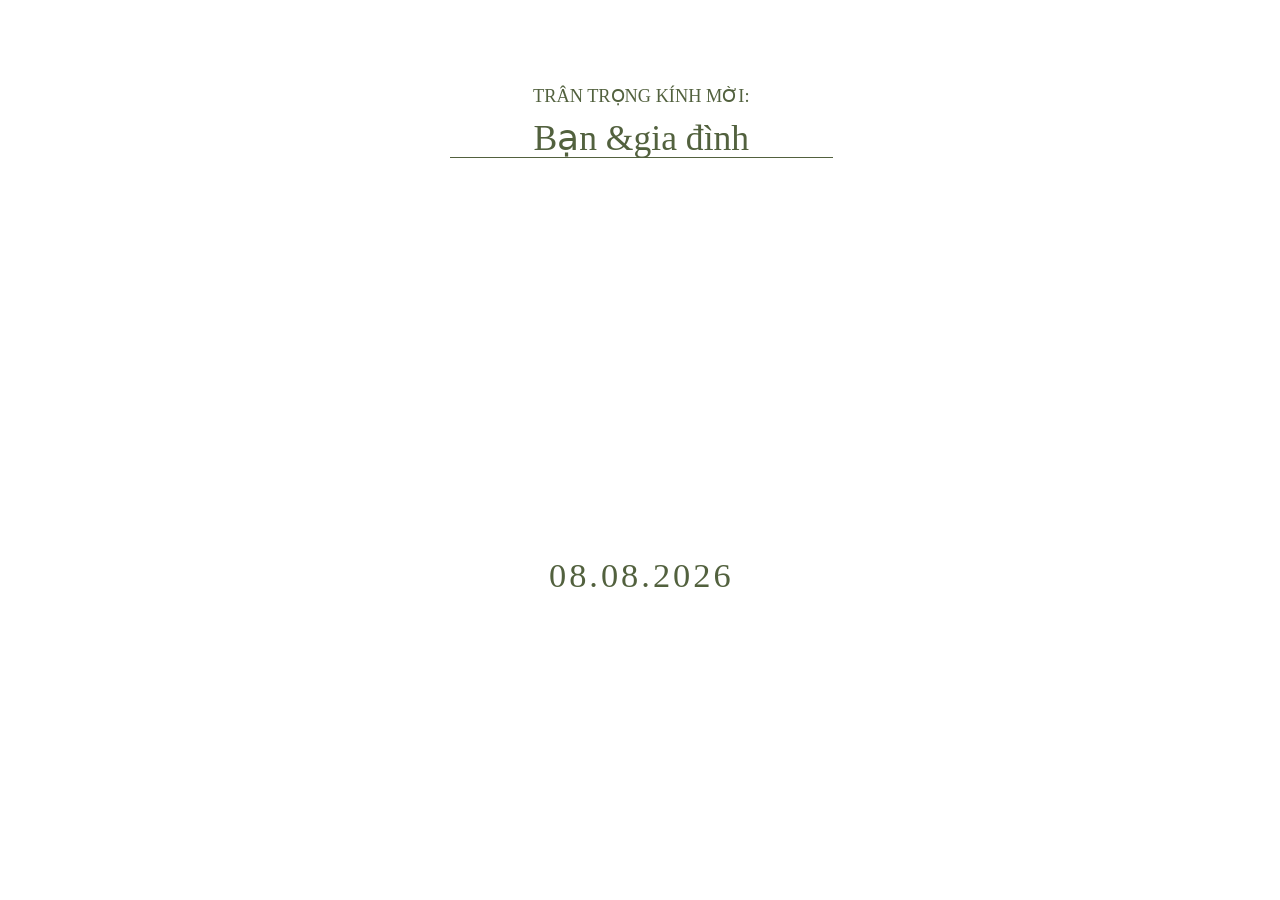
==== commit 28c54615: "Update" ====
--- a/index.html
+++ b/index.html
@@ -10,66 +10,73 @@
     <meta name="description" content="Đình Đức &#38; Diệu Linh" />
     <meta name="viewport" content="width=device-width, initial-scale=1" />
     <script type="text/javascript">
-      window.ladi_viewport = function (b) {
-        var a = document;
-        b = b ? b : "innerWidth";
-        var c = window[b];
-        var d = true;
-        if (
-          typeof window.ladi_is_desktop == "undefined" ||
-          window.ladi_is_desktop == undefined
-        ) {
-          window.ladi_is_desktop = !d;
-        }
-        var e = 960;
-        var f = 420;
-        var g = "";
-        if (!d) {
-          g = "width=" + e + ",user-scalable=no,initial-scale=1.0";
+      // Set viewport meta tag dynamically (mobile-first, scale theo màn hình)
+      window.ladi_viewport = function (sizeProp) {
+        var doc = document;
+        sizeProp = sizeProp || "innerWidth";
+
+        var currentSize = window[sizeProp];
+        var isMobile = true;
+        var desktopWidth = 960;
+        var mobileWidth = 420;
+        var content = "";
+
+        if (typeof window.ladi_is_desktop === "undefined") {
+          window.ladi_is_desktop = !isMobile;
+        }
+
+        if (!isMobile) {
+          content =
+            "width=" + desktopWidth + ",user-scalable=no,initial-scale=1.0";
         } else {
-          var h = 1;
-          var i = f;
-          if (i != c) {
-            h = c / i;
-          }
-          g =
+          var scale =
+            mobileWidth !== currentSize ? currentSize / mobileWidth : 1;
+          content =
             "width=" +
-            i +
-            ",user-scalable=no,initial-scale=" +
-            h +
+            mobileWidth +
+            ",user-scalable=no" +
+            ",initial-scale=" +
+            scale +
             ",minimum-scale=" +
-            h +
+            scale +
             ",maximum-scale=" +
-            h;
-        }
-        var j = a.getElementById("viewport");
-        if (!j) {
-          j = a.createElement("meta");
-          j.id = "viewport";
-          j.name = "viewport";
-          a.head.appendChild(j);
-        }
-        j.setAttribute("content", g);
+            scale;
+        }
+
+        var meta = doc.getElementById("viewport");
+        if (!meta) {
+          meta = doc.createElement("meta");
+          meta.id = "viewport";
+          meta.name = "viewport";
+          doc.head.appendChild(meta);
+        }
+        meta.setAttribute("content", content);
       };
       window.ladi_viewport();
+
+      // Hàng đợi sự kiện tracking (Facebook / TikTok pixel)
       window.ladi_fbq_data = [];
       window.ladi_fbq = function () {
         window.ladi_fbq_data.push(arguments);
       };
+
       window.ladi_ttq_data = [];
       window.ladi_ttq = function () {
         window.ladi_ttq_data.push(arguments);
       };
     </script>
-    <link rel="canonical" href="https://jmiiwedding.com/dathaaa" />
-    <meta property="og:url" content="https://jmiiwedding.com/dathaaa" />
-    <meta property="og:title" content="Đình Đức &#38; Diệu Linh Mẫu" />
+    <link rel="canonical" href="https://jmiiwedding.com/dathaaaaa" />
+    <meta property="og:url" content="https://jmiiwedding.com/dathaaaaa" />
+    <meta property="og:title" content="Đình Đức &#38; Diệu Linh Pbi Mẫu" />
     <meta property="og:type" content="website" />
     <meta
       property="og:image"
-      content="https://static.ladipage.net/6322a62f2dad980013bb5005/anh-chup-man-hinh-2026-01-30-luc-142551-20260130072609-8d31w.png"
-    />
-    <meta property="og:description" content="Đình Đức &#38; Diệu Linh" />
+      content="https://static.ladipage.net/6322a62f2dad980013bb5005/anh-chup-man-hinh-2026-01-30-luc-142551-20260130072632-hmbm9.png"
+    />
+    <meta
+      property="og:description"
+      content="Đình Đức &#38; Diệu Linh Pbi Mẫu"
+    />
     <meta name="format-detection" content="telephone=no" />
     <link
       rel="icon"
@@ -112,5020 +119,10 @@
     />
     <link
       rel="preload"
-      href="https://w.ladicdn.com/v5/source/ladipagev3.min.js?v=1777370633161"
+      href="https://w.ladicdn.com/v5/source/ladipagev3.min.js?v=1773111777730"
       as="script"
     />
-    <style id="style_ladi" type="text/css">
-      a,
-      abbr,
-      acronym,
-      address,
-      applet,
-      article,
-      aside,
-      audio,
-      b,
-      big,
-      blockquote,
-      body,
-      button,
-      canvas,
-      caption,
-      center,
-      cite,
-      code,
-      dd,
-      del,
-      details,
-      dfn,
-      div,
-      dl,
-      dt,
-      em,
-      embed,
-      fieldset,
-      figcaption,
-      figure,
-      footer,
-      form,
-      h1,
-      h2,
-      h3,
-      h4,
-      h5,
-      h6,
-      header,
-      hgroup,
-      html,
-      i,
-      iframe,
-      img,
-      input,
-      ins,
-      kbd,
-      label,
-      legend,
-      li,
-      mark,
-      menu,
-      nav,
-      object,
-      ol,
-      output,
-      p,
-      pre,
-      q,
-      ruby,
-      s,
-      samp,
-      section,
-      select,
-      small,
-      span,
-      strike,
-      strong,
-      sub,
-      summary,
-      sup,
-      table,
-      tbody,
-      td,
-      textarea,
-      tfoot,
-      th,
-      thead,
-      time,
-      tr,
-      tt,
-      u,
-      ul,
-      var,
-      video {
-        margin: 0;
-        padding: 0;
-        border: 0;
-        outline: 0;
-        font-size: 100%;
-        font: inherit;
-        vertical-align: baseline;
-        box-sizing: border-box;
-        -webkit-font-smoothing: antialiased;
-        -moz-osx-font-smoothing: grayscale;
-      }
-
-      article,
-      aside,
-      details,
-      figcaption,
-      figure,
-      footer,
-      header,
-      hgroup,
-      menu,
-      nav,
-      section {
-        display: block;
-      }
-
-      body {
-        line-height: 1;
-      }
-
-      a {
-        text-decoration: none;
-      }
-
-      ol,
-      ul {
-        list-style: none;
-      }
-
-      blockquote,
-      q {
-        quotes: none;
-      }
-
-      blockquote:after,
-      blockquote:before,
-      q:after,
-      q:before {
-        content: "";
-        content: none;
-      }
-
-      table {
-        border-collapse: collapse;
-        border-spacing: 0;
-      }
-
-      .ladi-loading {
-        z-index: 900000000000;
-        position: fixed;
-        width: 100%;
-        height: 100%;
-        top: 0;
-        left: 0;
-        background-color: rgba(0, 0, 0, 0.1);
-      }
-
-      .ladi-loading .loading {
-        width: 80px;
-        height: 80px;
-        top: 0;
-        left: 0;
-        bottom: 0;
-        right: 0;
-        margin: auto;
-        overflow: hidden;
-        position: absolute;
-      }
-
-      .ladi-loading .loading div {
-        position: absolute;
-        width: 6px;
-        height: 6px;
-        background: #fff;
-        border-radius: 50%;
-        animation: ladi-loading 1.2s linear infinite;
-      }
-
-      .ladi-loading .loading div:nth-child(1) {
-        animation-delay: 0s;
-        top: 37px;
-        left: 66px;
-      }
-
-      .ladi-loading .loading div:nth-child(2) {
-        animation-delay: -0.1s;
-        top: 22px;
-        left: 62px;
-      }
-
-      .ladi-loading .loading div:nth-child(3) {
-        animation-delay: -0.2s;
-        top: 11px;
-        left: 52px;
-      }
-
-      .ladi-loading .loading div:nth-child(4) {
-        animation-delay: -0.3s;
-        top: 7px;
-        left: 37px;
-      }
-
-      .ladi-loading .loading div:nth-child(5) {
-        animation-delay: -0.4s;
-        top: 11px;
-        left: 22px;
-      }
-
-      .ladi-loading .loading div:nth-child(6) {
-        animation-delay: -0.5s;
-        top: 22px;
-        left: 11px;
-      }
-
-      .ladi-loading .loading div:nth-child(7) {
-        animation-delay: -0.6s;
-        top: 37px;
-        left: 7px;
-      }
-
-      .ladi-loading .loading div:nth-child(8) {
-        animation-delay: -0.7s;
-        top: 52px;
-        left: 11px;
-      }
-
-      .ladi-loading .loading div:nth-child(9) {
-        animation-delay: -0.8s;
-        top: 62px;
-        left: 22px;
-      }
-
-      .ladi-loading .loading div:nth-child(10) {
-        animation-delay: -0.9s;
-        top: 66px;
-        left: 37px;
-      }
-
-      .ladi-loading .loading div:nth-child(11) {
-        animation-delay: -1s;
-        top: 62px;
-        left: 52px;
-      }
-
-      .ladi-loading .loading div:nth-child(12) {
-        animation-delay: -1.1s;
-        top: 52px;
-        left: 62px;
-      }
-
-      @keyframes ladi-loading {
-        0%,
-        100%,
-        20%,
-        80% {
-          transform: scale(1);
-        }
-
-        50% {
-          transform: scale(1.5);
-        }
-      }
-
-      .ladipage-message {
-        position: fixed;
-        width: 100%;
-        height: 100%;
-        top: 0;
-        left: 0;
-        z-index: 10000000000;
-        background: rgba(0, 0, 0, 0.3);
-      }
-
-      .ladipage-message .ladipage-message-box {
-        width: 400px;
-        max-width: calc(100% - 50px);
-        height: 160px;
-        border: 1px solid rgba(0, 0, 0, 0.3);
-        background-color: #fff;
-        position: fixed;
-        top: calc(50% - 155px);
-        left: 0;
-        right: 0;
-        margin: auto;
-        border-radius: 10px;
-      }
-
-      .ladipage-message .ladipage-message-box span {
-        display: block;
-        background-color: rgba(6, 21, 40, 0.05);
-        color: #000;
-        padding: 12px 15px;
-        font-weight: 600;
-        font-size: 16px;
-        line-height: 16px;
-        border-top-left-radius: 10px;
-        border-top-right-radius: 10px;
-      }
-
-      .ladipage-message .ladipage-message-box .ladipage-message-text {
-        display: -webkit-box;
-        font-size: 14px;
-        padding: 0 20px;
-        margin-top: 16px;
-        line-height: 20px;
-        -webkit-line-clamp: 3;
-        -webkit-box-orient: vertical;
-        overflow: hidden;
-        text-overflow: ellipsis;
-        word-break: break-word;
-      }
-
-      .ladipage-message .ladipage-message-box .ladipage-message-close {
-        display: block;
-        position: absolute;
-        right: 15px;
-        bottom: 10px;
-        margin: 0 auto;
-        padding: 10px 0;
-        border: none;
-        width: 80px;
-        text-transform: uppercase;
-        text-align: center;
-        color: #000;
-        background-color: #e6e6e6;
-        border-radius: 5px;
-        text-decoration: none;
-        font-size: 14px;
-        line-height: 14px;
-        font-weight: 600;
-        cursor: pointer;
-        outline: 0;
-      }
-
-      .lightbox-screen {
-        display: none;
-        position: fixed;
-        width: 100%;
-        height: 100%;
-        top: 0;
-        left: 0;
-        bottom: 0;
-        right: 0;
-        margin: auto;
-        z-index: 9000000080;
-        background: #7f7f7f;
-        user-select: none;
-        -webkit-user-select: none;
-        -moz-user-select: none;
-        -ms-user-select: none;
-      }
-
-      .lightbox-screen * {
-        user-select: none;
-        -webkit-user-select: none;
-        -moz-user-select: none;
-        -ms-user-select: none;
-      }
-
-      .lightbox-screen img {
-        -webkit-user-drag: none;
-        -khtml-user-drag: none;
-        -moz-user-drag: none;
-        -o-user-drag: none;
-        user-drag: none;
-        pointer-events: auto;
-      }
-
-      .lightbox-screen .lightbox-close {
-        position: absolute;
-        z-index: 9000000090;
-        cursor: pointer;
-      }
-
-      .lightbox-screen .lightbox-hidden {
-        display: none;
-      }
-
-      .lightbox-screen .lightbox-close {
-        width: 16px;
-        height: 16px;
-        margin: 10px;
-        background-repeat: no-repeat;
-        background-position: center center;
-        background-image: url("data:image/svg+xml;utf8, %3Csvg%20width%3D%2224%22%20height%3D%2224%22%20viewBox%3D%220%200%2024%2024%22%20xmlns%3D%22http%3A%2F%2Fwww.w3.org%2F2000%2Fsvg%22%20fill%3D%22%23fff%22%3E%3Cpath%20fill-rule%3D%22evenodd%22%20clip-rule%3D%22evenodd%22%20d%3D%22M23.4144%202.00015L2.00015%2023.4144L0.585938%2022.0002L22.0002%200.585938L23.4144%202.00015Z%22%3E%3C%2Fpath%3E%3Cpath%20fill-rule%3D%22evenodd%22%20clip-rule%3D%22evenodd%22%20d%3D%22M2.00015%200.585938L23.4144%2022.0002L22.0002%2023.4144L0.585938%202.00015L2.00015%200.585938Z%22%3E%3C%2Fpath%3E%3C%2Fsvg%3E");
-      }
-
-      .lightbox-screen img.lightbox-item {
-        max-width: none;
-      }
-
-      .lightbox-gallery-track {
-        touch-action: none;
-        display: flex;
-        align-items: center;
-        justify-content: center;
-      }
-
-      .lightbox-gallery-track .lightbox-gallery-preview,
-      .lightbox-gallery-track .lightbox-item {
-        will-change: transform;
-        backface-visibility: hidden;
-        margin: 0 !important;
-        transform-origin: center center;
-        position: absolute;
-        left: 50%;
-        top: 50%;
-      }
-
-      .lightbox-nav-btn {
-        position: fixed;
-        top: 50%;
-        transform: translateY(-50%);
-        width: 50px;
-        height: 50px;
-        background-color: rgba(0, 0, 0, 0.5);
-        color: #fff;
-        border-radius: 50%;
-        display: flex;
-        justify-content: center;
-        align-items: center;
-        cursor: pointer;
-        z-index: 9999;
-        user-select: none;
-        font-size: 24px;
-        font-weight: 700;
-      }
-
-      .lightbox-nav-btn:hover {
-        background-color: rgba(0, 0, 0, 0.8);
-      }
-
-      .lightbox-prev {
-        left: 20px;
-      }
-
-      .lightbox-next {
-        right: 20px;
-      }
-
-      * {
-        -webkit-tap-highlight-color: #fff0;
-      }
-
-      body {
-        font-size: 12px;
-        -ms-text-size-adjust: none;
-        -moz-text-size-adjust: none;
-        -o-text-size-adjust: none;
-        -webkit-text-size-adjust: none;
-        background-color: #fff;
-      }
-
-      .overflow-hidden {
-        overflow: hidden;
-      }
-
-      .ladi-transition {
-        transition: all 150ms linear 0s;
-      }
-
-      .z-index-1 {
-        z-index: 1;
-      }
-
-      .opacity-0 {
-        opacity: 0;
-      }
-
-      .height-0 {
-        height: 0 !important;
-      }
-
-      .pointer-events-none {
-        pointer-events: none;
-      }
-
-      .transition-parent-collapse-height {
-        transition: height 150ms linear 0s;
-      }
-
-      .transition-parent-collapse-top {
-        transition: top 150ms linear 0s;
-      }
-
-      .transition-readmore {
-        transition: height 350ms linear 0s;
-      }
-
-      .transition-collapse {
-        transition: height 150ms linear 0s;
-      }
-
-      body.grab {
-        cursor: grab;
-      }
-
-      .ladi-wraper {
-        width: 100%;
-        min-height: 100%;
-        overflow: hidden;
-        touch-action: manipulation;
-      }
-
-      .ladi-container {
-        position: relative;
-        margin: 0 auto;
-        height: 100%;
-      }
-
-      .ladi-overlay {
-        position: absolute;
-        top: 0;
-        left: 0;
-        height: 100%;
-        width: 100%;
-        pointer-events: none;
-      }
-
-      .ladi-element {
-        position: absolute;
-      }
-
-      @media (hover: hover) {
-        .ladi-check-hover {
-          opacity: 0;
-        }
-      }
-
-      .ladi-section {
-        margin: 0 auto;
-        position: relative;
-      }
-
-      .ladi-section[data-tab-id] {
-        display: none;
-      }
-
-      .ladi-section.selected[data-tab-id] {
-        display: block;
-      }
-
-      .ladi-section .ladi-section-background {
-        position: absolute;
-        width: 100%;
-        height: 100%;
-        top: 0;
-        left: 0;
-        pointer-events: none;
-        overflow: hidden;
-      }
-
-      .ladi-gallery {
-        position: absolute;
-        width: 100%;
-        height: 100%;
-        overflow: hidden;
-      }
-
-      .ladi-gallery .ladi-gallery-view {
-        position: absolute;
-        overflow: hidden;
-      }
-
-      .ladi-gallery .ladi-gallery-view > .ladi-gallery-view-item {
-        background-size: cover;
-        background-repeat: no-repeat;
-        background-position: center center;
-        width: 100%;
-        height: 100%;
-        position: relative;
-        display: none;
-        transition: transform 500ms ease-in-out;
-        -webkit-backface-visibility: hidden;
-        backface-visibility: hidden;
-        -webkit-perspective: 1000px;
-        perspective: 1000px;
-      }
-
-      .ladi-gallery .ladi-gallery-view > .ladi-gallery-view-item.play-video {
-        cursor: pointer;
-      }
-
-      .ladi-gallery
-        .ladi-gallery-view
-        > .ladi-gallery-view-item.play-video:after {
-        content: "";
-        position: absolute;
-        top: 0;
-        left: 0;
-        right: 0;
-        bottom: 0;
-        margin: auto;
-        width: 60px;
-        height: 60px;
-        background: url(https://w.ladicdn.com/source/ladipage-play.svg?v=1.0)
-          no-repeat center center;
-        background-size: contain;
-        pointer-events: none;
-        cursor: pointer;
-      }
-
-      .ladi-gallery .ladi-gallery-view > .ladi-gallery-view-item.next,
-      .ladi-gallery
-        .ladi-gallery-view
-        > .ladi-gallery-view-item.selected.right {
-        left: 0;
-        transform: translate3d(100%, 0, 0);
-      }
-
-      .ladi-gallery .ladi-gallery-view > .ladi-gallery-view-item.prev,
-      .ladi-gallery .ladi-gallery-view > .ladi-gallery-view-item.selected.left {
-        left: 0;
-        transform: translate3d(-100%, 0, 0);
-      }
-
-      .ladi-gallery .ladi-gallery-view > .ladi-gallery-view-item.next.left,
-      .ladi-gallery .ladi-gallery-view > .ladi-gallery-view-item.prev.right,
-      .ladi-gallery .ladi-gallery-view > .ladi-gallery-view-item.selected {
-        left: 0;
-        transform: translate3d(0, 0, 0);
-      }
-
-      .ladi-gallery .ladi-gallery-view > .selected,
-      .ladi-gallery .ladi-gallery-view > .next,
-      .ladi-gallery .ladi-gallery-view > .prev {
-        display: block;
-      }
-
-      .ladi-gallery .ladi-gallery-view > .selected {
-        left: 0;
-      }
-
-      .ladi-gallery .ladi-gallery-view > .next,
-      .ladi-gallery .ladi-gallery-view > .prev {
-        position: absolute;
-        top: 0;
-        width: 100%;
-      }
-
-      .ladi-gallery .ladi-gallery-view > .next {
-        left: 100%;
-      }
-
-      .ladi-gallery .ladi-gallery-view > .prev {
-        left: -100%;
-      }
-
-      .ladi-gallery .ladi-gallery-view > .next.left,
-      .ladi-gallery .ladi-gallery-view > .prev.right {
-        left: 0;
-      }
-
-      .ladi-gallery .ladi-gallery-view > .selected.left {
-        left: -100%;
-      }
-
-      .ladi-gallery .ladi-gallery-view > .selected.right {
-        left: 100%;
-      }
-
-      .ladi-gallery .ladi-gallery-control {
-        position: absolute;
-        overflow: hidden;
-      }
-
-      .ladi-gallery .ladi-gallery-view .ladi-gallery-view-arrow {
-        position: absolute;
-        top: calc(50% - (33px) / 2);
-        cursor: pointer;
-        z-index: 90000040;
-      }
-
-      .ladi-gallery .ladi-gallery-view .ladi-gallery-view-arrow-left {
-        left: 5px;
-        transform: rotateY(180deg);
-        -webkit-transform: rotateY(180deg);
-      }
-
-      .ladi-gallery .ladi-gallery-view .ladi-gallery-view-arrow-right {
-        right: 5px;
-      }
-
-      .ladi-gallery .ladi-gallery-control .ladi-gallery-control-arrow {
-        position: absolute;
-        cursor: pointer;
-        z-index: 90000040;
-      }
-
-      .ladi-gallery .ladi-gallery-control .ladi-gallery-control-box {
-        position: relative;
-      }
-
-      .ladi-gallery
-        .ladi-gallery-control
-        .ladi-gallery-control-box
-        .ladi-gallery-control-item {
-        background-size: cover;
-        background-repeat: no-repeat;
-        background-position: center center;
-        float: left;
-        position: relative;
-        cursor: pointer;
-        filter: invert(15%);
-      }
-
-      .ladi-gallery
-        .ladi-gallery-control
-        .ladi-gallery-control-box
-        .ladi-gallery-control-item.play-video:after {
-        content: "";
-        position: absolute;
-        top: 0;
-        left: 0;
-        right: 0;
-        bottom: 0;
-        margin: auto;
-        width: 30px;
-        height: 30px;
-        background: url(https://w.ladicdn.com/source/ladipage-play.svg?v=1.0)
-          no-repeat center center;
-        background-size: contain;
-        pointer-events: none;
-        cursor: pointer;
-      }
-
-      .ladi-gallery
-        .ladi-gallery-control
-        .ladi-gallery-control-box
-        .ladi-gallery-control-item:hover {
-        filter: none;
-      }
-
-      .ladi-gallery
-        .ladi-gallery-control
-        .ladi-gallery-control-box
-        .ladi-gallery-control-item.selected {
-        filter: none;
-      }
-
-      .ladi-gallery
-        .ladi-gallery-control
-        .ladi-gallery-control-box
-        .ladi-gallery-control-item:last-child {
-        margin-right: 0 !important;
-        margin-bottom: 0 !important;
-      }
-
-      .ladi-gallery .ladi-gallery-view .ladi-gallery-view-arrow,
-      .ladi-gallery .ladi-gallery-control .ladi-gallery-control-arrow {
-        width: 33px;
-        height: 33px;
-        background-repeat: no-repeat;
-        background-position: center center;
-        background-image: url("data:image/svg+xml;utf8, %3Csvg%20width%3D%2224%22%20height%3D%2224%22%20viewBox%3D%220%200%2024%2024%22%20xmlns%3D%22http%3A%2F%2Fwww.w3.org%2F2000%2Fsvg%22%20fill%3D%22%23000%22%3E%3Cpath%20fill-rule%3D%22evenodd%22%20clip-rule%3D%22evenodd%22%20d%3D%22M7.00015%200.585938L18.4144%2012.0002L7.00015%2023.4144L5.58594%2022.0002L15.5859%2012.0002L5.58594%202.00015L7.00015%200.585938Z%22%3E%3C%2Fpath%3E%3C%2Fsvg%3E");
-      }
-
-      .ladi-gallery.ladi-gallery-bottom .ladi-gallery-view {
-        top: 0;
-        width: 100%;
-      }
-
-      .ladi-gallery.ladi-gallery-bottom .ladi-gallery-control {
-        width: 100%;
-        bottom: 0;
-      }
-
-      .ladi-gallery.ladi-gallery-bottom
-        .ladi-gallery-control
-        .ladi-gallery-control-arrow {
-        top: calc(50% - (33px) / 2);
-      }
-
-      .ladi-gallery.ladi-gallery-bottom
-        .ladi-gallery-control
-        .ladi-gallery-control-arrow-left {
-        left: 0px;
-        transform: rotateY(180deg) scale(0.6);
-        -webkit-transform: rotateY(180deg) scale(0.6);
-      }
-
-      .ladi-gallery.ladi-gallery-bottom
-        .ladi-gallery-control
-        .ladi-gallery-control-arrow-right {
-        right: 0px;
-        transform: scale(0.6);
-        -webkit-transform: scale(0.6);
-      }
-
-      .ladi-gallery.ladi-gallery-bottom
-        .ladi-gallery-control
-        .ladi-gallery-control-box {
-        display: -webkit-inline-flex;
-        display: inline-flex;
-        left: 0;
-        transition: left 150ms ease-in-out;
-      }
-
-      .ladi-box {
-        position: absolute;
-        width: 100%;
-        height: 100%;
-        overflow: hidden;
-      }
-
-      #SECTION_POPUP .ladi-container {
-        z-index: 90000070;
-      }
-
-      #SECTION_POPUP .ladi-container > .ladi-element {
-        z-index: 90000070;
-        position: fixed;
-        display: none;
-      }
-
-      #SECTION_POPUP .ladi-container > .ladi-element[data-fixed-close="true"] {
-        position: relative !important;
-      }
-
-      #SECTION_POPUP .ladi-container > .ladi-element.hide-visibility {
-        display: block !important;
-        visibility: hidden !important;
-      }
-
-      #SECTION_POPUP .popup-close {
-        position: absolute;
-        right: 0px;
-        top: 0px;
-        z-index: 9000000080;
-        cursor: pointer;
-        width: 16px;
-        height: 16px;
-        margin: 10px;
-        background-repeat: no-repeat;
-        background-position: center center;
-        background-image: url("data:image/svg+xml;utf8, %3Csvg%20width%3D%2224%22%20height%3D%2224%22%20viewBox%3D%220%200%2024%2024%22%20xmlns%3D%22http%3A%2F%2Fwww.w3.org%2F2000%2Fsvg%22%20fill%3D%22%23000%22%3E%3Cpath%20fill-rule%3D%22evenodd%22%20clip-rule%3D%22evenodd%22%20d%3D%22M23.4144%202.00015L2.00015%2023.4144L0.585938%2022.0002L22.0002%200.585938L23.4144%202.00015Z%22%3E%3C%2Fpath%3E%3Cpath%20fill-rule%3D%22evenodd%22%20clip-rule%3D%22evenodd%22%20d%3D%22M2.00015%200.585938L23.4144%2022.0002L22.0002%2023.4144L0.585938%202.00015L2.00015%200.585938Z%22%3E%3C%2Fpath%3E%3C%2Fsvg%3E");
-      }
-
-      .ladi-popup {
-        position: absolute;
-        width: 100%;
-        height: 100%;
-      }
-
-      .ladi-popup .ladi-popup-background {
-        height: 100%;
-        width: 100%;
-        pointer-events: none;
-      }
-
-      .ladi-countdown {
-        position: absolute;
-        width: 100%;
-        height: 100%;
-        display: flex;
-      }
-
-      .ladi-countdown .ladi-countdown-background {
-        position: absolute;
-        width: 100%;
-        height: 100%;
-        top: 0;
-        left: 0;
-        background-size: inherit;
-        background-attachment: inherit;
-        background-origin: inherit;
-        display: table;
-        pointer-events: none;
-      }
-
-      .ladi-countdown .ladi-countdown-text {
-        position: absolute;
-        width: 100%;
-        height: 100%;
-        text-decoration: inherit;
-        display: table;
-        pointer-events: none;
-      }
-
-      .ladi-countdown .ladi-countdown-text span {
-        display: table-cell;
-        vertical-align: middle;
-      }
-
-      .ladi-countdown > .ladi-element {
-        text-decoration: inherit;
-        background-size: inherit;
-        background-attachment: inherit;
-        background-origin: inherit;
-        position: relative;
-        display: inline-block;
-      }
-
-      .ladi-countdown > .ladi-element:last-child {
-        margin-right: 0px !important;
-      }
-
-      .ladi-button {
-        position: absolute;
-        width: 100%;
-        height: 100%;
-        overflow: hidden;
-      }
-
-      .ladi-button:active {
-        transform: translateY(2px);
-        transition: transform 0.2s linear;
-      }
-
-      .ladi-button .ladi-button-background {
-        height: 100%;
-        width: 100%;
-        pointer-events: none;
-        transition: inherit;
-      }
-
-      .ladi-button > .ladi-button-headline,
-      .ladi-button > .ladi-button-shape {
-        width: 100% !important;
-        height: 100% !important;
-        top: 0 !important;
-        left: 0 !important;
-        display: table;
-        user-select: none;
-        -webkit-user-select: none;
-        -moz-user-select: none;
-        -ms-user-select: none;
-      }
-
-      .ladi-button > .ladi-button-shape .ladi-shape {
-        margin: auto;
-        top: 0;
-        bottom: 0;
-      }
-
-      .ladi-button > .ladi-button-headline .ladi-headline {
-        display: table-cell;
-        vertical-align: middle;
-      }
-
-      .ladi-checkout-product-cart-icon .ladi-cart-number {
-        position: absolute;
-        top: -2px;
-        right: -7px;
-        background: #f36e36;
-        text-align: center;
-        min-width: 18px;
-        min-height: 18px;
-        font-size: 12px;
-        font-weight: 700;
-        color: #fff;
-        border-radius: 100%;
-        z-index: 90000000;
-        padding: 3px 4px;
-      }
-
-      .ladi-checkout-product-add-to-cart .ladi-button .loading-dots {
-        width: 100%;
-        height: 100%;
-        top: 0;
-        left: 0;
-        position: absolute;
-        display: flex;
-        align-items: center;
-        justify-content: center;
-      }
-
-      .ladi-checkout-product-add-to-cart .ladi-button .loading-dots p {
-        display: inline-block;
-        font-size: 32px;
-        line-height: 1;
-        animation: 0.6s infinite loading;
-      }
-
-      .ladi-checkout-product-add-to-cart
-        .ladi-button
-        .loading-dots
-        p:first-child {
-        animation-delay: 0s;
-      }
-
-      .ladi-checkout-product-add-to-cart
-        .ladi-button
-        .loading-dots
-        p:nth-child(2) {
-        animation-delay: 0.2s;
-      }
-
-      .ladi-checkout-product-add-to-cart
-        .ladi-button
-        .loading-dots
-        p:nth-child(3) {
-        animation-delay: 0.4s;
-      }
-
-      @keyframes loading {
-        0%,
-        100% {
-          opacity: 0;
-        }
-
-        50% {
-          opacity: 1;
-        }
-      }
-
-      .ladi-form .ladi-form-checkout-bump-offer-check.multiple.checked:before,
-      .ladi-form .ladi-form-checkout-payment-check.multiple.checked:before {
-        --url: url("data:image/svg+xml,%0A%3Csvg%20width%3D%2224%22%20height%3D%2224%22%20viewBox%3D%220%200%2024%2024%22%20fill%3D%22none%22%20xmlns%3D%22http%3A%2F%2Fwww.w3.org%2F2000%2Fsvg%22%3E%0A%3Cpath%20d%3D%22M18.71%207.20998C18.617%207.11625%2018.5064%207.04186%2018.3846%206.99109C18.2627%206.94032%2018.132%206.91418%2018%206.91418C17.868%206.91418%2017.7373%206.94032%2017.6154%206.99109C17.4936%207.04186%2017.383%207.11625%2017.29%207.20998L9.84%2014.67L6.71%2011.53C6.61348%2011.4367%206.49954%2011.3634%206.37468%2011.3142C6.24983%2011.265%206.1165%2011.2409%205.98232%2011.2432C5.84814%2011.2455%205.71573%2011.2743%205.59265%2011.3278C5.46957%2011.3812%205.35824%2011.4585%205.265%2011.555C5.17176%2011.6515%205.09845%2011.7654%205.04924%2011.8903C5.00004%2012.0152%204.97591%2012.1485%204.97823%2012.2827C4.98055%2012.4168%205.00928%2012.5492%205.06277%2012.6723C5.11627%2012.7954%205.19348%2012.9067%205.29%2013L9.13%2016.84C9.22296%2016.9337%209.33356%2017.0081%209.45542%2017.0589C9.57728%2017.1096%209.70799%2017.1358%209.84%2017.1358C9.97201%2017.1358%2010.1027%2017.1096%2010.2246%2017.0589C10.3464%2017.0081%2010.457%2016.9337%2010.55%2016.84L18.71%208.67998C18.8115%208.58634%2018.8925%208.47269%2018.9479%208.34619C19.0033%208.21969%2019.0319%208.08308%2019.0319%207.94498C19.0319%207.80688%2019.0033%207.67028%2018.9479%207.54378C18.8925%207.41728%2018.8115%207.30363%2018.71%207.20998Z%22%20fill%3D%22%231852FA%22%2F%3E%0A%3C%2Fsvg%3E%0A");
-        pointer-events: none;
-        top: -1px;
-        left: -1px;
-        transform: none;
-      }
-
-      .ladi-form,
-      .ladi-form .ladi-form-item-container {
-        position: absolute;
-        width: 100%;
-        height: 100%;
-      }
-
-      .ladi-form > .ladi-element,
-      .ladi-form > .ladi-element .ladi-form-item-container,
-      .ladi-form
-        > .ladi-element
-        .ladi-form-item-container
-        .ladi-form-item
-        .ladi-form-checkbox-item
-        span[data-checked="true"],
-      .ladi-form
-        > .ladi-element
-        .ladi-form-item-container
-        .ladi-form-item
-        .ladi-form-control:not(.ladi-form-control-select) {
-        text-transform: inherit;
-        text-decoration: inherit;
-        text-align: inherit;
-        letter-spacing: inherit;
-        color: inherit;
-        background-size: inherit;
-        background-attachment: inherit;
-        background-origin: inherit;
-      }
-
-      .ladi-form .ladi-button > .ladi-button-headline {
-        color: initial;
-        font-size: initial;
-        font-weight: initial;
-        text-transform: initial;
-        text-decoration: initial;
-        font-style: initial;
-        text-align: initial;
-        letter-spacing: initial;
-        line-height: initial;
-      }
-
-      .ladi-form [data-form-checkout-item="bump_offer"] .ladi-form-item,
-      .ladi-form > [data-quantity="true"] .ladi-form-item-container {
-        overflow: hidden;
-      }
-
-      .ladi-form > .ladi-element .ladi-form-item-container .ladi-form-item {
-        text-transform: inherit;
-        text-decoration: inherit;
-        text-align: inherit;
-        letter-spacing: inherit;
-        color: inherit;
-      }
-
-      .ladi-form
-        > .ladi-element
-        .ladi-form-item-container
-        .ladi-form-item-background {
-        background-size: inherit;
-        background-attachment: inherit;
-        background-origin: inherit;
-      }
-
-      .ladi-form
-        > .ladi-element
-        .ladi-form-item-container
-        .ladi-form-item
-        .ladi-form-control-select {
-        -webkit-appearance: none;
-        -moz-appearance: none;
-        appearance: none;
-        background-size: 9px 6px !important;
-        background-position: right 0.5rem center;
-        background-repeat: no-repeat;
-        padding-right: 24px;
-        text-transform: inherit;
-        text-align: inherit;
-        letter-spacing: inherit;
-        color: inherit;
-        background-size: inherit;
-        background-attachment: inherit;
-        background-origin: inherit;
-      }
-
-      .ladi-form
-        > .ladi-element
-        .ladi-form-item-container
-        .ladi-form-item
-        .ladi-form-checkbox-item,
-      .ladi-form
-        > .ladi-element
-        .ladi-form-item-container
-        .ladi-form-item
-        .ladi-form-checkbox-item
-        span[data-checked="false"] {
-        text-transform: inherit;
-        text-align: inherit;
-        letter-spacing: inherit;
-        background-size: inherit;
-        background-attachment: inherit;
-        background-origin: inherit;
-        color: inherit;
-      }
-
-      .ladi-form
-        > .ladi-element
-        .ladi-form-item-container
-        .ladi-form-item
-        .ladi-form-control-select-2 {
-        width: calc(100% / 2 - 5px);
-        max-width: calc(100% / 2 - 5px);
-        min-width: calc(100% / 2 - 5px);
-      }
-
-      .ladi-form
-        > .ladi-element
-        .ladi-form-item-container
-        .ladi-form-item
-        .ladi-form-control-select-2:nth-child(3),
-      .ladi-form
-        > .ladi-element
-        .ladi-form-item-container
-        .ladi-form-item
-        .ladi-form-control-select-3:nth-child(3),
-      .ladi-form
-        > .ladi-element
-        .ladi-form-item-container
-        .ladi-form-item
-        .ladi-form-control-select-3:nth-child(4) {
-        margin-left: 7.5px;
-      }
-
-      .ladi-form
-        > .ladi-element
-        .ladi-form-item-container
-        .ladi-form-item
-        .ladi-form-control-select-3 {
-        width: calc(100% / 3 - 5px);
-        max-width: calc(100% / 3 - 5px);
-        min-width: calc(100% / 3 - 5px);
-      }
-
-      .ladi-form
-        > .ladi-element
-        .ladi-form-item-container
-        .ladi-form-item
-        .ladi-form-control-select
-        option {
-        color: initial;
-      }
-
-      .ladi-form
-        > .ladi-element
-        .ladi-form-item-container
-        .ladi-form-item
-        .ladi-form-control-select:not([data-selected=""]) {
-        text-decoration: inherit;
-      }
-
-      .ladi-form
-        > .ladi-element
-        .ladi-form-item-container
-        .ladi-form-item
-        .ladi-form-checkbox-item {
-        text-decoration: inherit;
-        vertical-align: middle;
-      }
-
-      .ladi-form
-        > .ladi-element
-        .ladi-form-item-container
-        .ladi-form-item
-        .ladi-form-checkbox-box-item {
-        display: inline-block;
-        width: fit-content;
-      }
-
-      .ladi-form
-        > .ladi-element
-        .ladi-form-item-container
-        .ladi-form-item
-        .ladi-form-checkbox-item
-        span {
-        user-select: none;
-        -webkit-user-select: none;
-        -moz-user-select: none;
-        -ms-user-select: none;
-      }
-
-      .ladi-form .ladi-form-item-title-value {
-        font-weight: 700;
-        word-break: break-word;
-      }
-
-      .ladi-form .ladi-form-label-container {
-        position: relative;
-        width: 100%;
-      }
-
-      .ladi-form .ladi-form-control-file {
-        background-repeat: no-repeat;
-        background-position: calc(100% - 5px) center;
-      }
-
-      .ladi-form .ladi-form-label-container .ladi-form-label-item {
-        display: inline-block;
-        cursor: pointer;
-        position: relative;
-        border-radius: 0 !important;
-        user-select: none;
-        -webkit-user-select: none;
-        -moz-user-select: none;
-        -ms-user-select: none;
-      }
-
-      .ladi-form .ladi-form-label-container .ladi-form-label-item.image {
-        background-size: cover;
-        background-repeat: no-repeat;
-        background-position: center;
-      }
-
-      .ladi-form .ladi-form-label-container .ladi-form-label-item.no-value {
-        display: none !important;
-      }
-
-      .ladi-form
-        .ladi-form-label-container
-        .ladi-form-label-item.text.disabled {
-        opacity: 0.35;
-      }
-
-      .ladi-form
-        .ladi-form-label-container
-        .ladi-form-label-item.image.disabled {
-        opacity: 0.2;
-      }
-
-      .ladi-form
-        .ladi-form-label-container
-        .ladi-form-label-item.color.disabled {
-        opacity: 0.15;
-      }
-
-      .ladi-form
-        .ladi-form-label-container
-        .ladi-form-label-item.selected:before {
-        content: "";
-        width: 0;
-        height: 0;
-        bottom: -1px;
-        right: -1px;
-        position: absolute;
-        border-width: 0 0 15px 15px;
-        border-color: transparent;
-        border-style: solid;
-      }
-
-      .ladi-form
-        .ladi-form-label-container
-        .ladi-form-label-item.selected:after {
-        content: "";
-        background-image: url("data:image/svg+xml;utf8,%3Csvg xmlns='http://www.w3.org/2000/svg' enable-background='new 0 0 12 12' viewBox='0 0 12 12' x='0' fill='%23fff' y='0'%3E%3Cg%3E%3Cpath d='m5.2 10.9c-.2 0-.5-.1-.7-.2l-4.2-3.7c-.4-.4-.5-1-.1-1.4s1-.5 1.4-.1l3.4 3 5.1-7c .3-.4 1-.5 1.4-.2s.5 1 .2 1.4l-5.7 7.9c-.2.2-.4.4-.7.4 0-.1 0-.1-.1-.1z'%3E%3C/path%3E%3C/g%3E%3C/svg%3E");
-        background-repeat: no-repeat;
-        background-position: bottom right;
-        width: 7px;
-        height: 7px;
-        bottom: 0;
-        right: 0;
-        position: absolute;
-      }
-
-      .ladi-form .ladi-form-item {
-        width: 100%;
-        height: 100%;
-        position: absolute;
-      }
-
-      .ladi-form .ladi-form-item-background {
-        position: absolute;
-        width: 100%;
-        height: 100%;
-        top: 0;
-        left: 0;
-        pointer-events: none;
-      }
-
-      .ladi-form .ladi-form-item.ladi-form-checkbox {
-        height: auto;
-        padding: 0 5px;
-      }
-
-      .ladi-form .ladi-form-item .ladi-form-control {
-        background-color: transparent;
-        min-width: 100%;
-        min-height: 100%;
-        max-width: 100%;
-        max-height: 100%;
-        width: 100%;
-        height: 100%;
-        padding: 0 5px;
-        color: inherit;
-        font-size: inherit;
-        border: none;
-      }
-
-      .ladi-form
-        .ladi-form-item.ladi-form-checkbox.ladi-form-checkbox-vertical
-        .ladi-form-checkbox-item {
-        margin-top: 0 !important;
-        margin-left: 0 !important;
-        margin-right: 0 !important;
-        display: flex;
-        align-items: center;
-        border: none;
-      }
-
-      .ladi-form
-        .ladi-form-item.ladi-form-checkbox.ladi-form-checkbox-horizontal
-        .ladi-form-checkbox-item {
-        margin-top: 0 !important;
-        margin-left: 0 !important;
-        margin-right: 10px !important;
-        display: inline-flex;
-        align-items: center;
-        border: none;
-        position: relative;
-      }
-
-      .ladi-form
-        .ladi-form-item.ladi-form-checkbox
-        .ladi-form-checkbox-item
-        input {
-        margin-right: 5px;
-        display: block;
-      }
-
-      .ladi-form
-        .ladi-form-item.ladi-form-checkbox
-        .ladi-form-checkbox-item
-        span {
-        cursor: default;
-        word-break: break-word;
-      }
-
-      .ladi-form .ladi-form-item textarea.ladi-form-control {
-        resize: none;
-        padding: 5px;
-      }
-
-      .ladi-form .ladi-button {
-        cursor: pointer;
-      }
-
-      .ladi-form .ladi-button .ladi-headline {
-        cursor: pointer;
-        user-select: none;
-      }
-
-      .ladi-form .ladi-element .ladi-form-otp::-webkit-inner-spin-button,
-      .ladi-form .ladi-element .ladi-form-otp::-webkit-outer-spin-button {
-        -webkit-appearance: none;
-        margin: 0;
-      }
-
-      .ladi-form .ladi-element .ladi-form-item .button-get-code {
-        display: none;
-        position: absolute;
-        right: 0;
-        top: 0;
-        bottom: 0;
-        margin: auto 0;
-        line-height: initial;
-        padding: 5px 10px;
-        height: max-content;
-        cursor: pointer;
-        user-select: none;
-        -webkit-user-select: none;
-        -moz-user-select: none;
-        -ms-user-select: none;
-      }
-
-      .ladi-form
-        .ladi-element
-        .ladi-form-item
-        .button-get-code.hide-visibility {
-        display: block !important;
-        visibility: hidden !important;
-      }
-
-      .ladi-form .ladi-form-checkout-bump-offer-product.option-2,
-      .ladi-form .ladi-form-item.otp-resend .button-get-code,
-      .ladi-form
-        [data-form-checkout-item="payment"]
-        .ladi-form-checkout-payment-content
-        div
-        > span {
-        display: block;
-      }
-
-      .ladi-form .ladi-form-item.otp-countdown:before {
-        content: attr(data-countdown-time) "s";
-        position: absolute;
-        top: 0;
-        bottom: 0;
-        margin: auto 0;
-        height: max-content;
-        line-height: initial;
-      }
-
-      .ladi-form [data-variant="true"] select option[disabled] {
-        background: #fff;
-        color: #b8b8b8 !important;
-      }
-
-      .ladi-google-recaptcha-checkbox {
-        position: absolute;
-        display: inline-block;
-        transform: translateY(-100%);
-        margin-top: -5px;
-        z-index: 90000010;
-      }
-
-      .ladi-element[data-form-checkout-item] {
-        padding: 0;
-      }
-
-      .ladi-form .ladi-form-checkout-title {
-        margin-bottom: 8px;
-      }
-
-      .ladi-form .ladi-element[data-form-checkout-item] .ladi-form-item,
-      .ladi-form
-        .ladi-element[data-form-checkout-item]
-        .ladi-form-item-container {
-        height: auto !important;
-        position: unset !important;
-      }
-
-      .ladi-form .ladi-form-checkout-box {
-        gap: 12px;
-        display: flex;
-        flex-flow: column;
-        margin: 8px 12px;
-        margin-top: 14px !important;
-        padding-bottom: 14px;
-        border-left: none !important;
-        border-right: none !important;
-        border-top: none !important;
-        border-radius: 0 !important;
-      }
-
-      .ladi-form .ladi-form-checkout-box:last-child {
-        border: none !important;
-        padding-bottom: 4px;
-      }
-
-      .ladi-form .ladi-form-checkout-box:first-child,
-      .ladi-form
-        .ladi-form-checkout-bump-offer-product
-        .item-product:first-child {
-        margin-top: 0;
-      }
-
-      .ladi-form .ladi-form-checkout-payment-item {
-        display: flex;
-        flex-flow: row;
-        gap: 12px;
-        align-items: center;
-        --check-size: 18px;
-        --width-quantity: 65px;
-      }
-
-      .ladi-form .ladi-form-checkout-payment-check {
-        --border-size: 1px;
-        width: var(--check-size);
-        height: var(--check-size);
-        flex: 0 0 var(--check-size);
-        border: var(--border-size) solid;
-        border-radius: 100%;
-        display: block;
-        position: relative;
-      }
-
-      .ladi-form .ladi-form-checkout-payment-check.checked:before {
-        content: "";
-        width: calc(var(--check-size) / 2);
-        height: calc(var(--check-size) / 2);
-        border-radius: inherit;
-        display: block;
-        position: absolute;
-        top: 0;
-        left: 0;
-        transform: translate(
-          calc(50% - var(--border-size)),
-          calc(50% - var(--border-size))
-        );
-      }
-
-      .ladi-form .ladi-form-checkout-bump-offer-check.multiple,
-      .ladi-form .ladi-form-checkout-payment-check.multiple {
-        border-radius: 4px;
-      }
-
-      .ladi-form .ladi-form-checkout-payment-check.multiple.checked:before {
-        content: "";
-        -webkit-mask-image: var(--url);
-        mask-image: var(--url);
-        width: var(--check-size);
-        height: var(--check-size);
-        -webkit-mask-size: var(--check-size);
-        mask-size: var(--check-size);
-        background-color: #fff;
-        position: absolute;
-      }
-
-      .ladi-form .ladi-form-checkout-payment-content,
-      .ladi-form .ladi-form-checkout-product-content {
-        display: flex;
-        flex-flow: row;
-        --gap: 10px;
-        gap: var(--gap);
-        align-items: center;
-        width: calc(
-          100% - var(--width-quantity) - var(--check-size) - var(--gap) * 2
-        );
-      }
-
-      .ladi-form .ladi-form-checkout-payment-content img,
-      .ladi-form .ladi-form-checkout-product-content img {
-        width: 36px;
-        max-height: 36px;
-        border-radius: 4px;
-      }
-
-      .ladi-form .ladi-form-checkout-payment-content div,
-      .ladi-form .ladi-form-checkout-product-content div {
-        display: flex;
-        flex-flow: column;
-      }
-
-      .ladi-form .ladi-form-checkout-payment-content div > span,
-      .ladi-form .ladi-form-checkout-product-content div > span {
-        font-size: inherit;
-      }
-
-      .ladi-form .ladi-form-checkout-payment-content div > span.small,
-      .ladi-form .ladi-form-checkout-product-content div > span.small {
-        font-size: 80%;
-        opacity: 0.8;
-      }
-
-      .ladi-form .ladi-form-checkout-payment-content div .price.price-compare,
-      .ladi-form .ladi-form-checkout-product-content div .price.price-compare {
-        display: flex;
-        align-items: center;
-        gap: 8px;
-        flex-direction: row !important;
-      }
-
-      .ladi-form .ladi-form-checkout-payment-quantity,
-      .ladi-form .ladi-form-checkout-product-quantity {
-        position: relative;
-        --icon-size: calc(var(--check-size) * 0.8);
-      }
-
-      .ladi-form .ladi-form-checkout-payment-quantity input,
-      .ladi-form .ladi-form-checkout-product-quantity input {
-        padding: 4px calc(var(--check-size)) 4px 8px;
-        border-radius: 8px;
-        position: relative;
-        width: var(--width-quantity);
-        min-height: 34px;
-        border: 1px solid;
-        background-color: transparent;
-        top: 0;
-        left: 0;
-        display: block;
-      }
-
-      .ladi-form
-        .ladi-form-checkout-payment-quantity
-        input::-webkit-inner-spin-button,
-      .ladi-form
-        .ladi-form-checkout-payment-quantity
-        input::-webkit-outer-spin-button {
-        -webkit-appearance: none;
-        margin: 0;
-      }
-
-      .ladi-form .ladi-form-checkout-payment-quantity .up {
-        width: var(--icon-size);
-        height: var(--icon-size);
-        top: -1px;
-        right: 5px;
-        cursor: pointer;
-        display: block;
-        position: absolute;
-      }
-
-      .ladi-form .ladi-form-checkout-payment-quantity .up:before {
-        content: "";
-        --url: url("data:image/svg+xml,%3Csvg%20width%3D%2216%22%20height%3D%2216%22%20viewBox%3D%220%200%2016%2016%22%20fill%3D%22none%22%20xmlns%3D%22http%3A%2F%2Fwww.w3.org%2F2000%2Fsvg%22%3E%3Cpath%20fill-rule%3D%22evenodd%22%20clip-rule%3D%22evenodd%22%20d%3D%22M3.14645%206.14645C3.34171%205.95118%203.65829%205.95118%203.85355%206.14645L8%2010.2929L12.1464%206.14645C12.3417%205.95118%2012.6583%205.95118%2012.8536%206.14645C13.0488%206.34171%2013.0488%206.65829%2012.8536%206.85355L8.35355%2011.3536C8.15829%2011.5488%207.84171%2011.5488%207.64645%2011.3536L3.14645%206.85355C2.95118%206.65829%202.95118%206.34171%203.14645%206.14645Z%22%20fill%3D%22black%22%20transform%3D%22rotate(180%208%208)%22%2F%3E%3C%2Fsvg%3E");
-        -webkit-mask-image: var(--url);
-        mask-image: var(--url);
-        display: block;
-        position: absolute;
-        width: var(--icon-size);
-        height: var(--icon-size);
-        pointer-events: none;
-        top: 4px;
-        left: 2px;
-        -webkit-mask-size: var(--icon-size);
-        mask-size: var(--icon-size);
-      }
-
-      .ladi-form .ladi-form-checkout-payment-quantity .down {
-        width: var(--icon-size);
-        height: var(--icon-size);
-        right: 5px;
-        cursor: pointer;
-        display: block;
-        position: absolute;
-        bottom: 3px;
-      }
-
-      .ladi-form .ladi-form-checkout-payment-quantity .down:before {
-        content: "";
-        --url: url("data:image/svg+xml,%3Csvg%20width%3D%2216%22%20height%3D%2216%22%20viewBox%3D%220%200%2016%2016%22%20fill%3D%22none%22%20xmlns%3D%22http%3A%2F%2Fwww.w3.org%2F2000%2Fsvg%22%3E%0A%3Cpath%20fill-rule%3D%22evenodd%22%20clip-rule%3D%22evenodd%22%20d%3D%22M3.14645%206.14645C3.34171%205.95118%203.65829%205.95118%203.85355%206.14645L8%2010.2929L12.1464%206.14645C12.3417%205.95118%2012.6583%205.95118%2012.8536%206.14645C13.0488%206.34171%2013.0488%206.65829%2012.8536%206.85355L8.35355%2011.3536C8.15829%2011.5488%207.84171%2011.5488%207.64645%2011.3536L3.14645%206.85355C2.95118%206.65829%202.95118%206.34171%203.14645%206.14645Z%22%20fill%3D%22black%22%2F%3E%0A%3C%2Fsvg%3E");
-        -webkit-mask-image: var(--url);
-        mask-image: var(--url);
-        display: block;
-        position: absolute;
-        width: var(--icon-size);
-        height: var(--icon-size);
-        pointer-events: none;
-        left: 2px;
-        -webkit-mask-size: var(--icon-size);
-        mask-size: var(--icon-size);
-      }
-
-      .ladi-form [data-form-checkout-item="payment"] .ladi-form-item {
-        display: table;
-      }
-
-      .ladi-form
-        [data-form-checkout-item="payment"]
-        .ladi-form-item
-        .ladi-form-checkout-payment-content {
-        width: calc(100% - 18px);
-      }
-
-      .ladi-form
-        [data-form-checkout-item="payment"]
-        .ladi-form-item
-        .ladi-form-checkout-payment-content
-        div {
-        display: table-cell;
-        vertical-align: middle;
-        padding: 0 6px;
-        cursor: pointer;
-        width: 100%;
-        position: relative;
-      }
-
-      .ladi-form
-        [data-form-checkout-item="payment"]
-        .ladi-form-item
-        .ladi-form-checkout-payment-content
-        div.arrow:before {
-        content: "";
-        --url: url("data:image/svg+xml,%3Csvg%20width%3D%2216%22%20height%3D%2216%22%20viewBox%3D%220%200%2016%2016%22%20fill%3D%22none%22%20xmlns%3D%22http%3A%2F%2Fwww.w3.org%2F2000%2Fsvg%22%3E%0A%3Cpath%20fill-rule%3D%22evenodd%22%20clip-rule%3D%22evenodd%22%20d%3D%22M6.14645%203.14645C6.34171%202.95118%206.65829%202.95118%206.85355%203.14645L11.3536%207.64645C11.5488%207.84171%2011.5488%208.15829%2011.3536%208.35355L6.85355%2012.8536C6.65829%2013.0488%206.34171%2013.0488%206.14645%2012.8536C5.95118%2012.6583%205.95118%2012.3417%206.14645%2012.1464L10.2929%208L6.14645%203.85355C5.95118%203.65829%205.95118%203.34171%206.14645%203.14645Z%22%20fill%3D%22black%22%2F%3E%0A%3C%2Fsvg%3E");
-        -webkit-mask-image: var(--url);
-        mask-image: var(--url);
-        position: absolute;
-        width: 20px;
-        height: 20px;
-        top: 0;
-        right: 0;
-        bottom: 0;
-        display: block;
-        margin: auto;
-        -webkit-mask-size: 100%;
-        mask-size: 100%;
-      }
-
-      .ladi-form [data-form-checkout-item="total_price"] {
-        display: flex;
-        flex-flow: column;
-        gap: 3px;
-        justify-content: center;
-      }
-
-      .ladi-form [data-form-checkout-item="total_price"] .line {
-        display: inline-flex;
-        justify-content: space-between;
-        align-items: center;
-      }
-
-      .ladi-form
-        [data-form-checkout-item="total_price"]
-        .title-number-price.big,
-      .ladi-form [data-form-checkout-item="total_price"] .title-price.big {
-        font-weight: 700;
-        font-size: 130%;
-      }
-
-      .ladi-form [data-form-checkout-item="total_price"] .title-number-price {
-        font-size: 115%;
-      }
-
-      .ladi-form [data-form-checkout-item="total_price"] .space {
-        border-top: 1px solid;
-        margin: 15px 0 10px;
-      }
-
-      .ladi-form .ladi-form-checkout-bump-offer-checkbox {
-        display: flex;
-        flex-flow: row;
-        gap: 8px;
-        padding: 8px;
-        margin: 12px 8px 0;
-        border-radius: 8px;
-        align-items: center;
-        --check-size-bumpoffer: 18px;
-        --width-quantity-bumpoffer: 60px;
-      }
-
-      .ladi-form .ladi-form-checkout-bump-offer-checkbox.checkbox-bump-offer-1 {
-        background-color: #3c72f9;
-        margin: 0;
-      }
-
-      .ladi-form
-        .ladi-form-checkout-bump-offer-checkbox.checkbox-bump-offer-1
-        p {
-        color: #fff;
-      }
-
-      .ladi-form .ladi-form-checkout-bump-offer-checkbox.checkbox-bump-offer-2 {
-        background-color: #fde298;
-        margin: 12px 0 4px;
-      }
-
-      .ladi-form .ladi-form-checkout-bump-offer-checkbox.checkbox-bump-offer-3 {
-        background-color: #f3f4f5;
-        margin: 8px 0 0;
-        padding: 4px 8px;
-        width: max-content;
-      }
-
-      .ladi-form
-        .ladi-form-checkout-bump-offer-checkbox.checkbox-bump-offer-3
-        .ladi-form-checkout-bump-offer-check {
-        width: 12px;
-        height: 12px;
-        flex: 0 0 12px;
-      }
-
-      .ladi-form .ladi-form-checkout-bump-offer-check {
-        --border-size: 1px;
-        width: var(--check-size-bumpoffer);
-        height: var(--check-size-bumpoffer);
-        flex: 0 0 var(--check-size-bumpoffer);
-        border: var(--border-size) solid #cfd3d8;
-        background-color: #fff;
-        border-radius: 100%;
-        display: block;
-        position: relative;
-      }
-
-      .ladi-form .ladi-form-checkout-bump-offer-check.checked:before {
-        content: "";
-        width: calc(var(--check-size-bumpoffer) / 2);
-        height: calc(var(--check-size-bumpoffer) / 2);
-        border-radius: inherit;
-        display: block;
-        position: absolute;
-        top: 0;
-        left: 0;
-        transform: translate(
-          calc(50% - var(--border-size)),
-          calc(50% - var(--border-size))
-        );
-      }
-
-      .ladi-form .ladi-form-checkout-bump-offer-check.multiple.checked:before {
-        content: "";
-        -webkit-mask-image: var(--url);
-        mask-image: var(--url);
-        width: var(--check-size-bumpoffer);
-        height: var(--check-size-bumpoffer);
-        -webkit-mask-size: var(--check-size-bumpoffer);
-        mask-size: var(--check-size-bumpoffer);
-        background-color: #000;
-        position: absolute;
-      }
-
-      .ladi-form
-        .ladi-form-checkout-bump-offer-checkbox.checkbox-bump-offer-3
-        .ladi-form-checkout-bump-offer-check.multiple.checked:before {
-        top: -5px;
-        left: -3px;
-      }
-
-      .ladi-form .ladi-form-checkout-bump-offer-product {
-        display: flex;
-        flex-flow: row;
-        gap: 16px;
-        margin: 8px 12px;
-        align-items: center;
-        border-left: none !important;
-        border-right: none !important;
-        border-top: none !important;
-        border-radius: 0 !important;
-      }
-
-      .ladi-form .ladi-form-checkout-bump-offer-product.option-1 {
-        display: block !important;
-        padding-bottom: 8px;
-      }
-
-      .ladi-form
-        .ladi-form-item:last-child
-        .ladi-form-checkout-bump-offer-product {
-        border: none !important;
-      }
-
-      .ladi-form .ladi-form-checkout-bump-offer-product .item-product {
-        display: flex;
-        gap: 16px;
-        align-items: flex-start;
-        margin-top: 16px;
-        margin-bottom: 12px;
-      }
-
-      .ladi-form
-        .ladi-form-checkout-bump-offer-product
-        .item-product:last-child {
-        margin-bottom: 0;
-      }
-
-      .ladi-form .ladi-form-checkout-bump-offer-product .item-product img {
-        width: 48px;
-        height: 48px;
-        border-radius: 4px;
-        overflow: hidden;
-      }
-
-      .ladi-form
-        .ladi-form-checkout-bump-offer-product
-        .item-product
-        .item-product-title {
-        font-size: 90%;
-        opacity: 0.6;
-      }
-
-      .ladi-form
-        .ladi-form-checkout-bump-offer-product
-        .item-product
-        .item-product-description {
-        color: #9fa7b1;
-        text-overflow: ellipsis;
-        overflow: hidden;
-        -webkit-line-clamp: 2;
-        display: -webkit-box;
-        -webkit-box-orient: vertical;
-      }
-
-      .ladi-form .ladi-form-checkout-bump-offer-product .item-detail {
-        display: flex;
-        flex-direction: column;
-      }
-
-      .ladi-form
-        .ladi-form-checkout-bump-offer-product
-        .item-detail
-        .shock-promotion-label {
-        background-color: #ef9300;
-        width: max-content;
-        border-radius: 4px;
-        padding: 2px 8px;
-        color: #fff;
-        margin-bottom: 4px;
-        font-weight: 600;
-      }
-
-      .ladi-form .ladi-form-checkout-bump-offer-product .item-detail .pr-name {
-        font-weight: 400;
-        font-size: 120%;
-        line-height: 1.4;
-      }
-
-      .ladi-form .ladi-form-checkout-bump-offer-product .item-detail .pr-price {
-        font-weight: 400;
-        line-height: 1.4;
-      }
-
-      .ladi-form .ladi-form-checkout-bump-offer-product .item-detail span a {
-        text-decoration: line-through;
-        opacity: 0.6;
-      }
-
-      .ladi-form .ladi-form-checkout-bump-offer-product .item-detail .special {
-        background-color: #e01a1a;
-        padding: 2px 8px;
-        margin-right: 6px;
-        color: #fff;
-        border-radius: 4px;
-        font-size: 80%;
-      }
-
-      .ladi-form
-        [data-form-checkout-item="coupon_code"]
-        .content-discount-block {
-        padding: 12px;
-        border-radius: 4px;
-        display: flex;
-        align-items: center;
-        justify-content: space-between;
-      }
-
-      .ladi-form [data-form-checkout-item="coupon_code"] .ladi-form-item {
-        display: flex;
-        align-items: center;
-        justify-content: space-between;
-      }
-
-      .ladi-form
-        [data-form-checkout-item="coupon_code"]
-        .content-discount-block
-        .title {
-        display: flex;
-        align-items: center;
-        gap: 8px;
-      }
-
-      .ladi-form
-        [data-form-checkout-item="coupon_code"]
-        .content-discount-block
-        .placeholder
-        span,
-      .ladi-form
-        [data-form-checkout-item="coupon_code"]
-        .content-discount-block
-        .title
-        span {
-        font-weight: 400;
-        font-size: 100%;
-        line-height: 1.4;
-      }
-
-      .ladi-form
-        [data-form-checkout-item="coupon_code"]
-        .content-discount-block
-        .title
-        i {
-        width: 16px;
-        height: 16px;
-        mask-image: url(https://w.ladicdn.com/ladiui/icons/ldicon-discount-coupon.svg);
-        display: inline-block;
-        mask-size: cover;
-      }
-
-      .ladi-form
-        [data-form-checkout-item="coupon_code"]
-        .content-discount-block
-        .placeholder {
-        display: flex;
-        align-items: center;
-        gap: 8px;
-        cursor: pointer;
-      }
-
-      .ladi-form
-        [data-form-checkout-item="coupon_code"]
-        .content-discount-block
-        .placeholder
-        i {
-        width: 16px;
-        height: 16px;
-        mask-image: url(https://w.ladicdn.com/ladiui/icons/new-ldicon-arrow-left.svg);
-        display: inline-block;
-        mask-size: cover;
-        background-color: #6d6d6d !important;
-      }
-
-      .ladi-form
-        > .ladi-element
-        .ladi-form-item-container
-        .ladi-form-item
-        .ladi-form-control-select {
-        background-image: url("data:image/svg+xml;utf8, %3Csvg%20width%3D%2232%22%20height%3D%2224%22%20viewBox%3D%220%200%2032%2024%22%20xmlns%3D%22http%3A%2F%2Fwww.w3.org%2F2000%2Fsvg%22%3E%3Cpolygon%20points%3D%220%2C0%2032%2C0%2016%2C24%22%20style%3D%22fill%3A%20rgb(0%2C%200%2C%200)%22%3E%3C%2Fpolygon%3E%3C%2Fsvg%3E");
-      }
-
-      .ladi-group {
-        position: absolute;
-        width: 100%;
-        height: 100%;
-      }
-
-      .ladi-image {
-        position: absolute;
-        width: 100%;
-        height: 100%;
-        overflow: hidden;
-      }
-
-      .ladi-image .ladi-image-background {
-        background-repeat: no-repeat;
-        background-position: left top;
-        background-size: cover;
-        background-attachment: scroll;
-        background-origin: content-box;
-        position: absolute;
-        margin: 0 auto;
-        width: 100%;
-        height: 100%;
-        pointer-events: none;
-      }
-
-      .ladi-headline {
-        width: 100%;
-        display: inline-block;
-        word-break: break-word;
-        background-size: cover;
-        background-position: center center;
-      }
-
-      .ladi-headline a {
-        text-decoration: underline;
-      }
-
-      .ladi-paragraph {
-        width: 100%;
-        display: inline-block;
-        word-break: break-word;
-      }
-
-      .ladi-paragraph a {
-        text-decoration: underline;
-      }
-
-      .ladi-line {
-        position: relative;
-      }
-
-      .ladi-line .ladi-line-container {
-        border-bottom: 0 !important;
-        border-right: 0 !important;
-        width: 100%;
-        height: 100%;
-      }
-
-      a[data-action] {
-        user-select: none;
-        -webkit-user-select: none;
-        -moz-user-select: none;
-        -ms-user-select: none;
-        cursor: pointer;
-      }
-
-      a:visited {
-        color: inherit;
-      }
-
-      a:link {
-        color: inherit;
-      }
-
-      [data-opacity="0"] {
-        opacity: 0;
-      }
-
-      [data-hidden="true"] {
-        display: none;
-      }
-
-      [data-action="true"] {
-        cursor: pointer;
-      }
-
-      .ladi-hidden {
-        display: none;
-      }
-
-      .ladi-animation {
-        -webkit-animation-fill-mode: both;
-        animation-fill-mode: both;
-      }
-
-      .ladi-animation-hidden {
-        visibility: hidden !important;
-        opacity: 0 !important;
-      }
-
-      .element-click-selected {
-        cursor: pointer;
-      }
-
-      .is-2nd-click {
-        cursor: pointer;
-      }
-
-      .ladi-button-shape.is-2nd-click,
-      .ladi-accordion-shape.is-2nd-click {
-        z-index: 3;
-      }
-
-      .backdrop-popup {
-        display: none;
-        position: fixed;
-        top: 0;
-        left: 0;
-        right: 0;
-        bottom: 0;
-        z-index: 90000060;
-      }
-
-      .backdrop-dropbox {
-        display: none;
-        position: fixed;
-        top: 0;
-        left: 0;
-        right: 0;
-        bottom: 0;
-        z-index: 90000040;
-      }
-
-      .ladi-lazyload {
-        background-image: none !important;
-      }
-
-      .ladi-list-paragraph ul li.ladi-lazyload:before {
-        background-image: none !important;
-      }
-
-      .ladi-element.ladi-auto-scroll {
-        overflow-x: auto;
-        overflow-y: hidden;
-        width: 100% !important;
-        left: 0 !important;
-        -webkit-overflow-scrolling: touch;
-      }
-
-      [data-hint]:not([data-timeout-id-copied]):before,
-      [data-hint]:not([data-timeout-id-copied]):after {
-        display: none !important;
-      }
-
-      .ladi-section.ladi-auto-scroll {
-        overflow-x: auto;
-        overflow-y: hidden;
-        -webkit-overflow-scrolling: touch;
-      }
-
-      .ladi-gallery .ladi-gallery-view > .ladi-gallery-view-item {
-        transition: transform 300ms ease-in-out;
-      }
-    </style>
-    <style type="text/css" id="style_animation">
-      @media (min-width: 768px) {
-        #BUTTON2,
-        #FORM2,
-        #GROUP40 {
-          opacity: 0 !important;
-          pointer-events: none !important;
-        }
-      }
-
-      @media (max-width: 767px) {
-        #GROUP3,
-        #IMAGE8,
-        #IMAGE10,
-        #IMAGE11,
-        #IMAGE12,
-        #IMAGE13,
-        #GROUP5,
-        #GROUP7,
-        #HEADLINE5,
-        #GROUP11,
-        #GROUP12,
-        #HEADLINE10,
-        #HEADLINE11,
-        #HEADLINE13,
-        #HEADLINE14,
-        #HEADLINE15,
-        #HEADLINE16,
-        #GROUP14,
-        #HEADLINE17,
-        #GROUP15,
-        #HEADLINE30,
-        #HEADLINE31,
-        #GROUP21,
-        #HEADLINE33,
-        #HEADLINE34,
-        #GROUP25,
-        #GROUP26,
-        #GROUP28,
-        #BOX10,
-        #GROUP30,
-        #HEADLINE39,
-        #IMAGE34,
-        #HEADLINE78,
-        #GROUP32,
-        #HEADLINE83,
-        #BOX12,
-        #BOX13,
-        #HEADLINE84,
-        #HEADLINE85,
-        #HEADLINE89,
-        #BUTTON2,
-        #HEADLINE95,
-        #HEADLINE96,
-        #GROUP38,
-        #GROUP39,
-        #GROUP40,
-        #HEADLINE105 {
-          opacity: 0 !important;
-          pointer-events: none !important;
-        }
-      }
-    </style>
-    <style id="style_page" type="text/css">
-      body {
-        direction: ltr;
-      }
-
-      .ladi-wraper {
-        margin: 0 auto;
-        width: 420px;
-      }
-
-      @font-face {
-        font-family: "MUZUViWSVAtSEFTVEVHSSPVEY";
-        src: url("https://w.ladicdn.com/6322a62f2dad980013bb5005/1ftv-vip-hastegi-20250323075635-ymzdv.otf");
-      }
-
-      @font-face {
-        font-family: "TESQSSRUdVTEFSLlRURg";
-        src: url("https://w.ladicdn.com/6322a62f2dad980013bb5005/lora-regular-20250728035828-eollg.ttf")
-          format("truetype");
-      }
-
-      @font-face {
-        font-family: "QkVZTEUEVSRkVDVElPTiSRUdVTEFSLlRURg";
-        src: url("https://w.ladicdn.com/6322a62f2dad980013bb5005/beyondperfection-regular-20251010154005-cnkil.ttf")
-          format("truetype");
-      }
-
-      @font-face {
-        font-family: "VVZOSGhVGFMSdGY";
-        src: url("https://w.ladicdn.com/6322a62f2dad980013bb5005/uvnhoatay1-20250703082157-fl9kv.ttf")
-          format("truetype");
-      }
-
-      @font-face {
-        font-family: "IzlTbGlkZTAzIEljaWVsIEZvcnQgRmbmRyeSBSaWZIFJlZVsYXIudHRm";
-        src: url("https://w.ladicdn.com/6322a62f2dad980013bb5005/9slide03-iciel-fort-foundry-rift-regular-20240316103314-2vwzb.ttf")
-          format("truetype");
-      }
-
-      @font-face {
-        font-family: "TESQSTRUJQkMRCUVEY";
-        src: url("https://w.ladicdn.com/6322a62f2dad980013bb5005/lora-semibold-20250421105928-zwl-g.ttf")
-          format("truetype");
-      }
-
-      body {
-        font-family: "Open Sans", sans-serif;
-      }
-    </style>
-    <style id="style_element" type="text/css">
-      #SECTION1 {
-        height: 692.7px;
-      }
-
-      #GROUP1 {
-        width: 420.736px;
-        height: 692.7px;
-      }
-
-      #GROUP1,
-      #IMAGE24 {
-        top: 0px;
-        left: -0.2455px;
-      }
-
-      #IMAGE3,
-      #IMAGE3 > .ladi-image > .ladi-image-background,
-      #IMAGE4,
-      #IMAGE4 > .ladi-image > .ladi-image-background,
-      #IMAGE23,
-      #IMAGE23 > .ladi-image > .ladi-image-background,
-      #IMAGE24,
-      #IMAGE24 > .ladi-image > .ladi-image-background,
-      #IMAGE30,
-      #IMAGE30 > .ladi-image > .ladi-image-background {
-        width: 420.491px;
-        height: 634.1px;
-      }
-
-      #IMAGE3 {
-        top: 0px;
-        left: 0.2455px;
-      }
-
-      #IMAGE3 > .ladi-image > .ladi-image-background,
-      #IMAGE4 > .ladi-image > .ladi-image-background,
-      #IMAGE15 > .ladi-image > .ladi-image-background,
-      #BOX3,
-      #IMAGE14 > .ladi-image > .ladi-image-background,
-      #IMAGE12 > .ladi-image > .ladi-image-background,
-      #IMAGE5 > .ladi-image > .ladi-image-background,
-      #IMAGE7,
-      #IMAGE7 > .ladi-image > .ladi-image-background,
-      #GROUP2,
-      #IMAGE6,
-      #IMAGE6 > .ladi-image > .ladi-image-background,
-      #IMAGE8 > .ladi-image > .ladi-image-background,
-      #IMAGE9 > .ladi-image > .ladi-image-background,
-      #IMAGE11 > .ladi-image > .ladi-image-background,
-      #IMAGE10 > .ladi-image > .ladi-image-background,
-      #IMAGE70 > .ladi-image > .ladi-image-background,
-      #BOX4,
-      #IMAGE13 > .ladi-image > .ladi-image-background,
-      #IMAGE23 > .ladi-image > .ladi-image-background,
-      #IMAGE24 > .ladi-image > .ladi-image-background,
-      #GROUP11,
-      #IMAGE16 > .ladi-image > .ladi-image-background,
-      #IMAGE22 > .ladi-image > .ladi-image-background,
-      #HEADLINE10,
-      #IMAGE18 > .ladi-image > .ladi-image-background,
-      #IMAGE21 > .ladi-image > .ladi-image-background,
-      #GROUP22,
-      #BOX5,
-      #IMAGE31 > .ladi-image > .ladi-image-background,
-      #IMAGE30,
-      #IMAGE30 > .ladi-image > .ladi-image-background,
-      #IMAGE27 > .ladi-image > .ladi-image-background,
-      #IMAGE25,
-      #IMAGE25 > .ladi-image > .ladi-image-background,
-      #IMAGE26,
-      #IMAGE26 > .ladi-image > .ladi-image-background,
-      #BOX10,
-      #IMAGE32 > .ladi-image > .ladi-image-background,
-      #IMAGE28 > .ladi-image > .ladi-image-background,
-      #IMAGE29 > .ladi-image > .ladi-image-background,
-      #HEADLINE36,
-      #HEADLINE80,
-      #IMAGE34 > .ladi-image > .ladi-image-background,
-      #IMAGE35 > .ladi-image > .ladi-image-background,
-      #IMAGE36 > .ladi-image > .ladi-image-background,
-      #IMAGE37 > .ladi-image > .ladi-image-background,
-      #BOX12,
-      #IMAGE39 > .ladi-image > .ladi-image-background,
-      #GROUP70,
-      #BOX15,
-      #BOX16,
-      #IMAGE38 > .ladi-image > .ladi-image-background,
-      #COUNTDOWN1,
-      #GALLERY2,
-      #IMAGE40,
-      #IMAGE40 > .ladi-image > .ladi-image-background,
-      #HEADLINE89,
-      #IMAGE41 > .ladi-image > .ladi-image-background,
-      #IMAGE42 > .ladi-image > .ladi-image-background,
-      #BOX17,
-      #IMAGE67 > .ladi-image > .ladi-image-background,
-      #IMAGE68 > .ladi-image > .ladi-image-background,
-      #IMAGE69 > .ladi-image > .ladi-image-background,
-      #POPUP1,
-      #IMAGE47,
-      #IMAGE47 > .ladi-image > .ladi-image-background,
-      #IMAGE50 > .ladi-image > .ladi-image-background,
-      #IMAGE44,
-      #IMAGE44 > .ladi-image > .ladi-image-background,
-      #IMAGE49 > .ladi-image > .ladi-image-background,
-      #POPUP2,
-      #IMAGE51,
-      #IMAGE51 > .ladi-image > .ladi-image-background,
-      #IMAGE52 > .ladi-image > .ladi-image-background,
-      #BOX20 {
-        top: 0px;
-        left: 0px;
-      }
-
-      #IMAGE3 > .ladi-image > .ladi-image-background,
-      #IMAGE4 > .ladi-image > .ladi-image-background,
-      #IMAGE23 > .ladi-image > .ladi-image-background,
-      #IMAGE24 > .ladi-image > .ladi-image-background,
-      #IMAGE31 > .ladi-image > .ladi-image-background,
-      #IMAGE30 > .ladi-image > .ladi-image-background,
-      #IMAGE35 > .ladi-image > .ladi-image-background,
-      #IMAGE39 > .ladi-image > .ladi-image-background,
-      #IMAGE40 > .ladi-image > .ladi-image-background,
-      #IMAGE47 > .ladi-image > .ladi-image-background {
-        background-image: url("https://w.ladicdn.com/s750x950/6322a62f2dad980013bb5005/thiep-thanh-dat-element_0033_1-20251010160355-v6bgi.png");
-      }
-
-      #IMAGE4 {
-        top: 58.6px;
-        left: 0px;
-      }
-
-      #IMAGE4:hover > .ladi-image,
-      #BOX3 > .ladi-box:hover,
-      #BOX4 > .ladi-box:hover,
-      #IMAGE23:hover > .ladi-image,
-      #IMAGE24:hover > .ladi-image,
-      #HEADLINE5 > .ladi-headline:hover,
-      #HEADLINE6 > .ladi-headline:hover,
-      #HEADLINE7 > .ladi-headline:hover,
-      #HEADLINE8 > .ladi-headline:hover,
-      #HEADLINE9 > .ladi-headline:hover,
-      #HEADLINE10 > .ladi-headline:hover,
-      #HEADLINE11 > .ladi-headline:hover,
-      #HEADLINE30 > .ladi-headline:hover,
-      #HEADLINE31 > .ladi-headline:hover,
-      #HEADLINE32 > .ladi-headline:hover,
-      #IMAGE21:hover > .ladi-image,
-      #HEADLINE33 > .ladi-headline:hover,
-      #HEADLINE14 > .ladi-headline:hover,
-      #HEADLINE15 > .ladi-headline:hover,
-      #HEADLINE16 > .ladi-headline:hover,
-      #HEADLINE17 > .ladi-headline:hover,
-      #HEADLINE13 > .ladi-headline:hover,
-      #BOX5 > .ladi-box:hover,
-      #BOX7 > .ladi-box:hover,
-      #HEADLINE34 > .ladi-headline:hover,
-      #IMAGE31:hover > .ladi-image,
-      #IMAGE30:hover > .ladi-image,
-      #IMAGE25:hover > .ladi-image,
-      #IMAGE26:hover > .ladi-image,
-      #BOX10 > .ladi-box:hover,
-      #HEADLINE39 > .ladi-headline:hover,
-      #HEADLINE35 > .ladi-headline:hover,
-      #HEADLINE36 > .ladi-headline:hover,
-      #HEADLINE79 > .ladi-headline:hover,
-      #HEADLINE80 > .ladi-headline:hover,
-      #BOX11 > .ladi-box:hover,
-      #HEADLINE40 > .ladi-headline:hover,
-      #HEADLINE41 > .ladi-headline:hover,
-      #HEADLINE42 > .ladi-headline:hover,
-      #HEADLINE43 > .ladi-headline:hover,
-      #HEADLINE44 > .ladi-headline:hover,
-      #HEADLINE45 > .ladi-headline:hover,
-      #HEADLINE46 > .ladi-headline:hover,
-      #HEADLINE47 > .ladi-headline:hover,
-      #HEADLINE48 > .ladi-headline:hover,
-      #HEADLINE49 > .ladi-headline:hover,
-      #HEADLINE50 > .ladi-headline:hover,
-      #HEADLINE51 > .ladi-headline:hover,
-      #HEADLINE52 > .ladi-headline:hover,
-      #HEADLINE53 > .ladi-headline:hover,
-      #HEADLINE54 > .ladi-headline:hover,
-      #HEADLINE55 > .ladi-headline:hover,
-      #HEADLINE56 > .ladi-headline:hover,
-      #HEADLINE57 > .ladi-headline:hover,
-      #HEADLINE58 > .ladi-headline:hover,
-      #HEADLINE59 > .ladi-headline:hover,
-      #HEADLINE60 > .ladi-headline:hover,
-      #HEADLINE61 > .ladi-headline:hover,
-      #HEADLINE62 > .ladi-headline:hover,
-      #HEADLINE63 > .ladi-headline:hover,
-      #HEADLINE64 > .ladi-headline:hover,
-      #HEADLINE65 > .ladi-headline:hover,
-      #HEADLINE66 > .ladi-headline:hover,
-      #HEADLINE67 > .ladi-headline:hover,
-      #HEADLINE68 > .ladi-headline:hover,
-      #HEADLINE69 > .ladi-headline:hover,
-      #HEADLINE70 > .ladi-headline:hover,
-      #HEADLINE71 > .ladi-headline:hover,
-      #HEADLINE72 > .ladi-headline:hover,
-      #HEADLINE73 > .ladi-headline:hover,
-      #HEADLINE74 > .ladi-headline:hover,
-      #HEADLINE75 > .ladi-headline:hover,
-      #HEADLINE76 > .ladi-headline:hover,
-      #HEADLINE77 > .ladi-headline:hover,
-      #IMAGE35:hover > .ladi-image,
-      #HEADLINE78 > .ladi-headline:hover,
-      #HEADLINE81 > .ladi-headline:hover,
-      #HEADLINE82 > .ladi-headline:hover,
-      #HEADLINE83 > .ladi-headline:hover,
-      #BOX12 > .ladi-box:hover,
-      #BOX13 > .ladi-box:hover,
-      #IMAGE39:hover > .ladi-image,
-      #BOX15 > .ladi-box:hover,
-      #BOX16 > .ladi-box:hover,
-      #HEADLINE84 > .ladi-headline:hover,
-      #HEADLINE85 > .ladi-headline:hover,
-      #HEADLINE86 > .ladi-headline:hover,
-      #HEADLINE87 > .ladi-headline:hover,
-      #HEADLINE88 > .ladi-headline:hover,
-      #IMAGE40:hover > .ladi-image,
-      #HEADLINE89 > .ladi-headline:hover,
-      #BUTTON2 > .ladi-button:hover,
-      #BUTTON_TEXT2 > .ladi-headline:hover,
-      #BOX17 > .ladi-box:hover,
-      #HEADLINE105 > .ladi-headline:hover,
-      #IMAGE67:hover > .ladi-image,
-      #IMAGE68:hover > .ladi-image,
-      #IMAGE69:hover > .ladi-image,
-      #PARAGRAPH1 > .ladi-paragraph:hover,
-      #HEADLINE97 > .ladi-headline:hover,
-      #PARAGRAPH2 > .ladi-paragraph:hover,
-      #IMAGE51:hover > .ladi-image,
-      #HEADLINE99 > .ladi-headline:hover,
-      #HEADLINE100 > .ladi-headline:hover,
-      #HEADLINE101 > .ladi-headline:hover,
-      #IMAGE52:hover > .ladi-image,
-      #BOX20 > .ladi-box:hover {
-        opacity: 1;
-      }
-
-      #IMAGE15,
-      #IMAGE15 > .ladi-image > .ladi-image-background {
-        width: 57.8317px;
-        height: 67.0001px;
-      }
-
-      #IMAGE15 {
-        top: 415.909px;
-        left: 183.91px;
-      }
-
-      #IMAGE15 > .ladi-image > .ladi-image-background {
-        background-image: url("https://w.ladicdn.com/s400x400/6322a62f2dad980013bb5005/thiep-thanh-dat-element_0020_14-20251010160528-z-man.png");
-      }
-
-      #GROUP5,
-      #BOX3 {
-        width: 378.504px;
-        height: 94.9035px;
-      }
-
-      #GROUP5 {
-        top: 28.8524px;
-        left: 20.748px;
-      }
-
-      #GROUP5.ladi-animation > .ladi-group,
-      #HEADLINE5.ladi-animation > .ladi-headline,
-      #HEADLINE10.ladi-animation > .ladi-headline,
-      #HEADLINE11.ladi-animation > .ladi-headline,
-      #HEADLINE30.ladi-animation > .ladi-headline,
-      #HEADLINE31.ladi-animation > .ladi-headline,
-      #HEADLINE33.ladi-animation > .ladi-headline,
-      #HEADLINE14.ladi-animation > .ladi-headline,
-      #HEADLINE13.ladi-animation > .ladi-headline,
-      #HEADLINE34.ladi-animation > .ladi-headline,
-      #HEADLINE39.ladi-animation > .ladi-headline,
-      #HEADLINE78.ladi-animation > .ladi-headline,
-      #HEADLINE83.ladi-animation > .ladi-headline,
-      #HEADLINE84.ladi-animation > .ladi-headline,
-      #HEADLINE85.ladi-animation > .ladi-headline,
-      #HEADLINE89.ladi-animation > .ladi-headline,
-      #BUTTON2.ladi-animation > .ladi-button {
-        animation-name: fadeInUp;
-        animation-delay: 0s;
-        animation-duration: 1s;
-        animation-iteration-count: 1;
-      }
-
-      #BOX3 > .ladi-box,
-      #BOX1 > .ladi-box,
-      #BOX4 > .ladi-box,
-      #BOX5 > .ladi-box,
-      #BOX7 > .ladi-box,
-      #BOX10 > .ladi-box,
-      #BOX11 > .ladi-box,
-      #BOX15 > .ladi-box,
-      #BOX16 > .ladi-box,
-      #BOX17 > .ladi-box,
-      #BOX18 > .ladi-box,
-      #BOX20 > .ladi-box {
-        border-radius: 0px;
-      }
-
-      #BOX3 > .ladi-box,
-      #BOX10 > .ladi-box {
-        background-color: rgba(242, 243, 244, 0);
-      }
-
-      #IMAGE14,
-      #IMAGE14 > .ladi-image > .ladi-image-background {
-        width: 318.232px;
-        height: 51.387px;
-      }
-
-      #IMAGE14 {
-        top: 17.7597px;
-        left: 20.5347px;
-      }
-
-      #IMAGE14 > .ladi-image > .ladi-image-background {
-        background-image: url("https://w.ladicdn.com/s650x400/6322a62f2dad980013bb5005/thiep-thanh-dat-element_0027_7-20251010160529-7tq4r.png");
-      }
-
-      #IMAGE12,
-      #IMAGE12 > .ladi-image > .ladi-image-background {
-        width: 93.2224px;
-        height: 145.8px;
-      }
-
-      #IMAGE12 {
-        top: 270.6px;
-        left: 19.4731px;
-      }
-
-      #IMAGE12 > .ladi-image > .ladi-image-background {
-        background-image: url("https://w.ladicdn.com/s400x450/6322a62f2dad980013bb5005/thiep-thanh-dat-element_0026_8-20251010160529-58dj0.png");
-      }
-
-      #IMAGE12.ladi-animation > .ladi-image,
-      #GROUP3.ladi-animation > .ladi-group,
-      #IMAGE8.ladi-animation > .ladi-image,
-      #IMAGE13.ladi-animation > .ladi-image {
-        animation-name: fadeInUp;
-        animation-delay: 0.5s;
-        animation-duration: 1s;
-        animation-iteration-count: 1;
-      }
-
-      #IMAGE5,
-      #IMAGE5 > .ladi-image > .ladi-image-background {
-        width: 337.496px;
-        height: 368.545px;
-      }
-
-      #IMAGE5 {
-        top: 189.751px;
-        left: 42.1369px;
-      }
-
-      #IMAGE5 > .ladi-image > .ladi-image-background {
-        background-image: url("https://w.ladicdn.com/s650x700/6322a62f2dad980013bb5005/thiep-thanh-dat-element_0025_9-20251010160529-oa95t.png");
-      }
-
-      #GROUP3,
-      #IMAGE7,
-      #IMAGE7 > .ladi-image > .ladi-image-background {
-        width: 224.772px;
-        height: 260.736px;
-      }
-
-      #GROUP3 {
-        top: 206.725px;
-        left: 61.2499px;
-      }
-
-      #IMAGE7 > .ladi-image > .ladi-image-background {
-        background-image: url("https://w.ladicdn.com/s550x600/6322a62f2dad980013bb5005/thiep-thanh-dat-element_0024_10-20251010160529-dfqbw.png");
-      }
-
-      #BOX2 {
-        width: 175.777px;
-        height: 181.636px;
-        top: 23.4369px;
-        left: 24.0092px;
-      }
-
-      #BOX2 > .ladi-box,
-      #BOX8 > .ladi-box,
-      #BOX9 > .ladi-box {
-        border-width: 2px;
-        border-radius: 0px;
-        border-color: rgb(241, 243, 244);
-      }
-
-      #BOX2 > .ladi-box {
-        background-image: url("https://w.ladicdn.com/s500x500/6322a62f2dad980013bb5005/anh-chup-man-hinh-2026-01-30-luc-141213-20260130071226-l8d26.png");
-        background-size: cover;
-        background-origin: content-box;
-        background-position: center center;
-        background-repeat: repeat;
-        background-attachment: scroll;
-        transform: rotate(-6deg);
-      }
-
-      #BOX2 > .ladi-box:hover,
-      #BOX1 > .ladi-box:hover,
-      #BOX8 > .ladi-box:hover,
-      #BOX9 > .ladi-box:hover {
-        transform: rotate(0deg);
-        opacity: 1;
-      }
-
-      #GROUP7,
-      #GROUP2,
-      #IMAGE6,
-      #IMAGE6 > .ladi-image > .ladi-image-background {
-        width: 223.042px;
-        height: 262.298px;
-      }
-
-      #GROUP7 {
-        top: 178.9px;
-        left: 141.655px;
-      }
-
-      #GROUP7.ladi-animation > .ladi-group {
-        animation-name: fadeInUp;
-        animation-delay: 1s;
-        animation-duration: 1.5s;
-        animation-iteration-count: 1;
-      }
-
-      #BOX1 {
-        width: 179.683px;
-        height: 181.636px;
-        top: 23.0463px;
-        left: 22.8519px;
-      }
-
-      #BOX1 > .ladi-box {
-        background-image: url("https://w.ladicdn.com/s500x500/6322a62f2dad980013bb5005/anh-chup-man-hinh-2026-01-30-luc-141021-20260130071059-jewfu.png");
-        background-size: cover;
-        background-origin: content-box;
-        background-position: center top;
-        background-repeat: repeat;
-        background-attachment: scroll;
-        transform: rotate(4deg);
-      }
-
-      #IMAGE6 > .ladi-image > .ladi-image-background {
-        background-image: url("https://w.ladicdn.com/s550x600/6322a62f2dad980013bb5005/thiep-thanh-dat-element_0023_11-20251010160529-l3kgn.png");
-      }
-
-      #HEADLINE4 {
-        width: 135px;
-        top: 212.1px;
-        left: 21.468px;
-      }
-
-      #HEADLINE4 > .ladi-headline {
-        font-family: MUZUViWSVAtSEFTVEVHSSPVEY;
-        font-size: 24.01px;
-        line-height: 1.3;
-        color: rgb(82, 97, 62);
-        text-transform: uppercase;
-        letter-spacing: 1px;
-        text-align: left;
-        transform: rotate(5deg);
-      }
-
-      #IMAGE8,
-      #IMAGE8 > .ladi-image > .ladi-image-background {
-        width: 86.0685px;
-        height: 82.327px;
-      }
-
-      #IMAGE8 {
-        top: 363.125px;
-        left: 256.359px;
-      }
-
-      #IMAGE8 > .ladi-image > .ladi-image-background {
-        background-image: url("https://w.ladicdn.com/s400x400/6322a62f2dad980013bb5005/thiep-thanh-dat-element_0022_12-20251010160528-phtge.png");
-      }
-
-      #IMAGE9,
-      #IMAGE9 > .ladi-image > .ladi-image-background {
-        width: 342.969px;
-        height: 216.521px;
-      }
-
-      #IMAGE9 {
-        top: 345.149px;
-        left: 39.6382px;
-      }
-
-      #IMAGE9 > .ladi-image > .ladi-image-background {
-        background-image: url("https://w.ladicdn.com/s650x550/6322a62f2dad980013bb5005/thiep-thanh-dat-element_0021_13-20251010160528-wcnlv.png");
-      }
-
-      #IMAGE11,
-      #IMAGE11 > .ladi-image > .ladi-image-background {
-        width: 131.895px;
-        height: 227.915px;
-      }
-
-      #IMAGE11 {
-        top: 453.96px;
-        left: 0.1368px;
-      }
-
-      #IMAGE11 > .ladi-image > .ladi-image-background {
-        background-image: url("https://w.ladicdn.com/s450x550/6322a62f2dad980013bb5005/thiep-thanh-dat-element_0017_17-20251010160529-gulgj.png");
-      }
-
-      #IMAGE11.ladi-animation > .ladi-image,
-      #IMAGE10.ladi-animation > .ladi-image {
-        animation-name: fadeInUp;
-        animation-delay: 1.5s;
-        animation-duration: 2s;
-        animation-iteration-count: 1;
-      }
-
-      #IMAGE10,
-      #IMAGE10 > .ladi-image > .ladi-image-background {
-        width: 126.982px;
-        height: 296.629px;
-      }
-
-      #IMAGE10 {
-        top: 235.246px;
-        left: 298.509px;
-      }
-
-      #IMAGE10 > .ladi-image > .ladi-image-background {
-        background-image: url("https://w.ladicdn.com/s450x600/6322a62f2dad980013bb5005/thiep-thanh-dat-element_0019_15-20251010160529-kgwqz.png");
-      }
-
-      #IMAGE70,
-      #IMAGE70 > .ladi-image > .ladi-image-background {
-        width: 52.6554px;
-        height: 61.005px;
-      }
-
-      #IMAGE70 {
-        top: 418.907px;
-        left: 186.498px;
-      }
-
-      #IMAGE70 > .ladi-image > .ladi-image-background {
-        background-image: url("https://w.ladicdn.com/s400x400/6322a62f2dad980013bb5005/thiep-thanh-dat-element_0030_4-20251010171938-qfleq.png");
-      }
-
-      #SECTION2 {
-        height: 252.6px;
-      }
-
-      #BOX4 {
-        width: 420px;
-        height: 252.6px;
-      }
-
-      #BOX4 > .ladi-box {
-        background-image: url("https://w.ladicdn.com/s750x600/6322a62f2dad980013bb5005/anh-chup-man-hinh-2026-01-30-luc-141318-20260130071408-ftszz.png");
-        background-size: cover;
-        background-origin: content-box;
-        background-position: center top;
-        background-repeat: repeat;
-        background-attachment: scroll;
-      }
-
-      #IMAGE13,
-      #IMAGE13 > .ladi-image > .ladi-image-background {
-        width: 51.9444px;
-        height: 55px;
-      }
-
-      #IMAGE13 {
-        top: -96.333px;
-        left: 263px;
-      }
-
-      #IMAGE13 > .ladi-image > .ladi-image-background {
-        background-image: url("https://w.ladicdn.com/s400x400/6322a62f2dad980013bb5005/thiep-thanh-dat-element_0018_16-20251010160531-qmshd.png");
-      }
-
-      #SECTION3 {
-        height: 925.7px;
-      }
-
-      #IMAGE23 {
-        top: 291.6px;
-        left: 0px;
-      }
-
-      #GROUP46 {
-        width: 398.5px;
-        height: 138.1px;
-        top: 58.15px;
-        left: 10.75px;
-      }
-
-      #HEADLINE5 {
-        width: 335px;
-        top: 90.1px;
-        left: 31.75px;
-      }
-
-      #HEADLINE5 > .ladi-headline {
-        font-family: TESQSSRUdVTEFSLlRURg;
-        font-size: 18.33px;
-        line-height: 1.3;
-        color: rgb(82, 97, 62);
-        text-transform: uppercase;
-        text-align: center;
-      }
-
-      #GROUP11 {
-        width: 203px;
-        height: 60.2px;
-      }
-
-      #GROUP11.ladi-animation > .ladi-group,
-      #GROUP38.ladi-animation > .ladi-group {
-        animation-name: fadeInLeft;
-        animation-delay: 0s;
-        animation-duration: 1s;
-        animation-iteration-count: 1;
-      }
-
-      #HEADLINE6,
-      #HEADLINE8 {
-        width: 106px;
-      }
-
-      #HEADLINE6 {
-        top: 0px;
-        left: 48.5px;
-      }
-
-      #HEADLINE6 > .ladi-headline,
-      #HEADLINE8 > .ladi-headline {
-        font-family: TESQSSRUdVTEFSLlRURg;
-        font-size: 14px;
-        font-weight: bold;
-        line-height: 1.6;
-        color: rgb(82, 97, 62);
-        text-transform: uppercase;
-        text-align: center;
-      }
-
-      #HEADLINE7 {
-        width: 203px;
-      }
-
-      #HEADLINE7,
-      #HEADLINE9 {
-        top: 24.2px;
-        left: 0px;
-      }
-
-      #HEADLINE7 > .ladi-headline,
-      #HEADLINE9 > .ladi-headline {
-        font-family: TESQSSRUdVTEFSLlRURg;
-        font-size: 13px;
-        line-height: 1.4;
-        color: rgb(82, 97, 62);
-        text-align: center;
-      }
-
-      #GROUP12 {
-        width: 206px;
-        height: 60.2px;
-        top: 0px;
-        left: 192.5px;
-      }
-
-      #GROUP12.ladi-animation > .ladi-group,
-      #GROUP39.ladi-animation > .ladi-group {
-        animation-name: fadeInRight;
-        animation-delay: 0s;
-        animation-duration: 1s;
-        animation-iteration-count: 1;
-      }
-
-      #HEADLINE8 {
-        top: 0px;
-        left: 50px;
-      }
-
-      #HEADLINE9 {
-        width: 206px;
-      }
-
-      #IMAGE16,
-      #IMAGE16 > .ladi-image > .ladi-image-background {
-        width: 151.387px;
-        height: 87.878px;
-      }
-
-      #IMAGE16 {
-        top: 230.151px;
-        left: 268.613px;
-      }
-
-      #IMAGE16 > .ladi-image > .ladi-image-background {
-        background-image: url("https://w.ladicdn.com/s500x400/6322a62f2dad980013bb5005/thiep-thanh-dat-element_0016_18-20251010162634-r9rqi.png");
-      }
-
-      #IMAGE22,
-      #IMAGE22 > .ladi-image > .ladi-image-background {
-        width: 122.873px;
-        height: 68.5044px;
-      }
-
-      #IMAGE22 {
-        top: 825.95px;
-        left: 0px;
-      }
-
-      #IMAGE22 > .ladi-image > .ladi-image-background {
-        background-image: url("https://w.ladicdn.com/s450x400/6322a62f2dad980013bb5005/thiep-thanh-dat-element_0015_19-20251010162634-ietkt.png");
-      }
-
-      #GROUP60 {
-        width: 310px;
-        height: 162.504px;
-        top: 318.028px;
-        left: 55px;
-      }
-
-      #HEADLINE10,
-      #HEADLINE11 {
-        width: 310px;
-      }
-
-      #HEADLINE10 > .ladi-headline,
-      #HEADLINE11 > .ladi-headline {
-        font-family: MUZUViWSVAtSEFTVEVHSSPVEY;
-        font-size: 55px;
-        line-height: 1.3;
-        color: rgb(82, 97, 62);
-        text-transform: uppercase;
-        text-align: center;
-      }
-
-      #HEADLINE11 {
-        top: 90.504px;
-        left: 0px;
-      }
-
-      #IMAGE18,
-      #IMAGE18 > .ladi-image > .ladi-image-background {
-        width: 45.3773px;
-        height: 37px;
-      }
-
-      #IMAGE18 {
-        top: 53.504px;
-        left: 128.632px;
-      }
-
-      #IMAGE18 > .ladi-image > .ladi-image-background {
-        background-image: url("https://w.ladicdn.com/s350x350/6322a62f2dad980013bb5005/-20251010162901-d2ipp.png");
-      }
-
-      #GROUP63 {
-        width: 364px;
-        height: 173.918px;
-        top: 647.032px;
-        left: 25.9998px;
-      }
-
-      #HEADLINE30 {
-        width: 320px;
-        top: 34.418px;
-        left: 22px;
-      }
-
-      #HEADLINE30 > .ladi-headline {
-        font-family: TESQSSRUdVTEFSLlRURg;
-        font-size: 21px;
-        font-weight: bold;
-        line-height: 1.4;
-        color: rgb(82, 97, 62);
-        text-transform: uppercase;
-        text-align: center;
-      }
-
-      #HEADLINE31 {
-        width: 364px;
-        top: 93.418px;
-        left: 0px;
-      }
-
-      #HEADLINE31 > .ladi-headline {
-        font-family: TESQSSRUdVTEFSLlRURg;
-        font-size: 14px;
-        line-height: 1.4;
-        color: rgb(82, 97, 62);
-        text-align: center;
-      }
-
-      #GROUP21 {
-        width: 143.786px;
-        height: 29px;
-        top: 144.918px;
-        left: 110.107px;
-      }
-
-      #GROUP21.ladi-animation > .ladi-group {
-        animation-name: pulse;
-        animation-delay: 0s;
-        animation-duration: 1s;
-        animation-iteration-count: infinite;
-      }
-
-      #HEADLINE32 {
-        width: 120px;
-        top: 0px;
-        left: 23.7858px;
-      }
-
-      #HEADLINE32 > .ladi-headline {
-        font-family: TESQSSRUdVTEFSLlRURg;
-        font-size: 17.96px;
-        font-weight: bold;
-        line-height: 1.6;
-        color: rgb(82, 97, 62);
-        text-transform: uppercase;
-        text-align: left;
-      }
-
-      #IMAGE21,
-      #IMAGE21 > .ladi-image > .ladi-image-background {
-        width: 15.7143px;
-        height: 22px;
-      }
-
-      #IMAGE21 {
-        top: 3.5px;
-        left: 0px;
-      }
-
-      #IMAGE21 > .ladi-image > .ladi-image-background {
-        background-image: url("https://w.ladicdn.com/s350x350/6322a62f2dad980013bb5005/thiep-linh-nguyen-element_0000s_0000_vector-smart-object-20250916165247-ly3tl.png");
-      }
-
-      #IMAGE21 > .ladi-image {
-        filter: hue-rotate(34deg);
-      }
-
-      #HEADLINE33,
-      #HEADLINE14 {
-        width: 262px;
-      }
-
-      #HEADLINE33 {
-        top: 0px;
-        left: 51px;
-      }
-
-      #HEADLINE33 > .ladi-headline {
-        font-family: TESQSSRUdVTEFSLlRURg;
-        font-size: 17px;
-        line-height: 1.6;
-        color: rgb(82, 97, 62);
-        letter-spacing: 0px;
-        text-align: center;
-      }
-
-      #GROUP62 {
-        width: 335px;
-        height: 149.5px;
-        top: 480.532px;
-        left: 42.5px;
-      }
-
-      #HEADLINE14 {
-        top: 0px;
-        left: 36.5px;
-      }
-
-      #HEADLINE14 > .ladi-headline {
-        font-family: TESQSSRUdVTEFSLlRURg;
-        font-size: 20px;
-        line-height: 1.6;
-        color: rgb(82, 97, 62);
-        text-transform: uppercase;
-        letter-spacing: 0px;
-        text-align: center;
-      }
-
-      #GROUP61,
-      #GROUP22 {
-        width: 335px;
-        height: 132px;
-      }
-
-      #GROUP61 {
-        top: 17.5px;
-        left: 0px;
-      }
-
-      #HEADLINE15 {
-        width: 126px;
-        top: 0px;
-        left: 104.5px;
-      }
-
-      #HEADLINE15 > .ladi-headline {
-        font-family: MUZUViWSVAtSEFTVEVHSSPVEY;
-        font-size: 82.28px;
-        line-height: 1.6;
-        color: rgb(82, 97, 62);
-        letter-spacing: 1px;
-        text-align: center;
-      }
-
-      #HEADLINE15.ladi-animation > .ladi-headline,
-      #BOX10.ladi-animation > .ladi-box,
-      #GROUP28.ladi-animation > .ladi-group,
-      #GROUP32.ladi-animation > .ladi-group,
-      #HEADLINE95.ladi-animation > .ladi-headline,
-      #HEADLINE96.ladi-animation > .ladi-headline {
-        animation-name: fadeInUp;
-        animation-delay: 1s;
-        animation-duration: 1s;
-        animation-iteration-count: 1;
-      }
-
-      #GROUP14,
-      #GROUP15 {
-        width: 117px;
-        height: 53px;
-      }
-
-      #GROUP14 {
-        top: 26.41px;
-        left: 0px;
-      }
-
-      #GROUP14.ladi-animation > .ladi-group,
-      #HEADLINE16.ladi-animation > .ladi-headline,
-      #HEADLINE17.ladi-animation > .ladi-headline,
-      #HEADLINE105.ladi-animation > .ladi-headline {
-        animation-name: fadeInRight;
-        animation-delay: 1s;
-        animation-duration: 1s;
-        animation-iteration-count: 1;
-      }
-
-      #LINE1,
-      #LINE2,
-      #LINE3,
-      #LINE4 {
-        width: 96px;
-      }
-
-      #LINE1,
-      #LINE3 {
-        top: 0px;
-        left: 9.5px;
-      }
-
-      #LINE1 > .ladi-line > .ladi-line-container,
-      #LINE2 > .ladi-line > .ladi-line-container,
-      #LINE3 > .ladi-line > .ladi-line-container,
-      #LINE4 > .ladi-line > .ladi-line-container {
-        border-top: 1px solid rgb(82, 97, 62);
-        border-right: 1px solid rgb(82, 97, 62);
-        border-bottom: 1px solid rgb(82, 97, 62);
-        border-left: 0px !important;
-      }
-
-      #LINE1 > .ladi-line,
-      #LINE2 > .ladi-line,
-      #LINE3 > .ladi-line,
-      #LINE4 > .ladi-line,
-      #LINE9 > .ladi-line,
-      #LINE10 > .ladi-line,
-      #LINE11 > .ladi-line {
-        width: 100%;
-        padding: 8px 0px;
-      }
-
-      #HEADLINE16,
-      #HEADLINE17 {
-        width: 117px;
-        top: 13px;
-        left: 0px;
-      }
-
-      #HEADLINE16 > .ladi-headline,
-      #HEADLINE17 > .ladi-headline {
-        font-family: TESQSSRUdVTEFSLlRURg;
-        font-size: 19px;
-        line-height: 1.4;
-        color: rgb(82, 97, 62);
-        text-transform: uppercase;
-        letter-spacing: 0px;
-        text-align: center;
-      }
-
-      #LINE2,
-      #LINE4 {
-        top: 36px;
-        left: 9.5px;
-      }
-
-      #GROUP15 {
-        top: 26.41px;
-        left: 218px;
-      }
-
-      #GROUP15.ladi-animation > .ladi-group {
-        animation-name: fadeInLeft;
-        animation-delay: 1s;
-        animation-duration: 1s;
-        animation-iteration-count: 1;
-      }
-
-      #HEADLINE13 {
-        width: 273px;
-        top: 94.078px;
-        left: 31px;
-      }
-
-      #HEADLINE13 > .ladi-headline {
-        font-family: TESQSSRUdVTEFSLlRURg;
-        font-size: 15px;
-        font-style: italic;
-        line-height: 1.6;
-        color: rgb(82, 97, 62);
-        text-align: center;
-      }
-
-      #SECTION5 {
-        height: 637.7px;
-      }
-
-      #BOX5 {
-        width: 420px;
-        height: 637.7px;
-      }
-
-      #BOX5 > .ladi-box {
-        background-image: url("https://w.ladicdn.com/s750x950/6322a62f2dad980013bb5005/anh-chup-man-hinh-2026-01-30-luc-141503-20260130071514-cjwvh.png");
-        background-size: cover;
-        background-origin: content-box;
-        background-position: center top;
-        background-repeat: repeat;
-        background-attachment: scroll;
-      }
-
-      #BOX7 {
-        width: 420px;
-        height: 326px;
-        top: 311.7px;
-        left: 0px;
-      }
-
-      #BOX7 > .ladi-box {
-        background-image: linear-gradient(rgba(2, 2, 2, 0), rgba(1, 1, 1, 0.6));
-        background-color: initial;
-        background-size: initial;
-        background-origin: initial;
-        background-position: initial;
-        background-repeat: initial;
-        background-attachment: initial;
-        -webkit-background-clip: initial;
-      }
-
-      #HEADLINE34 {
-        width: 435px;
-        top: 407.75px;
-        left: -11px;
-      }
-
-      #HEADLINE34 > .ladi-headline {
-        font-family: QkVZTEUEVSRkVDVElPTiSRUdVTEFSLlRURg;
-        font-size: 35.87px;
-        line-height: 1.6;
-        color: rgb(255, 255, 255);
-        text-align: center;
-      }
-
-      #SECTION6 {
-        height: 857.7px;
-      }
-
-      #IMAGE31,
-      #IMAGE31 > .ladi-image > .ladi-image-background,
-      #IMAGE35 > .ladi-image > .ladi-image-background,
-      #IMAGE39 > .ladi-image > .ladi-image-background,
-      #IMAGE40 > .ladi-image > .ladi-image-background {
-        width: 420.491px;
-        height: 637.2px;
-      }
-
-      #IMAGE31 {
-        top: 223.6px;
-        left: -0.2455px;
-      }
-
-      #IMAGE27,
-      #IMAGE27 > .ladi-image > .ladi-image-background {
-        width: 111.477px;
-        height: 250.6px;
-      }
-
-      #IMAGE27 {
-        top: 41px;
-        left: 0px;
-      }
-
-      #IMAGE27 > .ladi-image > .ladi-image-background {
-        background-image: url("https://w.ladicdn.com/s450x600/6322a62f2dad980013bb5005/thiep-thanh-dat-element_0013_21-20251010163910-jjqab.png");
-      }
-
-      #GROUP25,
-      #IMAGE25,
-      #IMAGE25 > .ladi-image > .ladi-image-background {
-        width: 235.413px;
-        height: 259.895px;
-      }
-
-      #GROUP25 {
-        top: 255.505px;
-        left: 172.53px;
-      }
-
-      #GROUP25.ladi-animation > .ladi-group {
-        animation-name: rotateInDownLeft;
-        animation-delay: 1s;
-        animation-duration: 1s;
-        animation-iteration-count: 1;
-      }
-
-      #IMAGE25 > .ladi-image > .ladi-image-background {
-        background-image: url("https://w.ladicdn.com/s550x600/6322a62f2dad980013bb5005/thiep-phuong-anh-element_0015_rectangle-5-20250930175230-zqngc.png");
-      }
-
-      #BOX8 {
-        width: 178.675px;
-        height: 205.912px;
-        top: 24.9502px;
-        left: 28.5286px;
-      }
-
-      #BOX8 > .ladi-box {
-        background-image: url("https://w.ladicdn.com/s500x550/6322a62f2dad980013bb5005/anh-chup-man-hinh-2026-01-30-luc-141703-20260130071739-2en7o.png");
-        background-size: cover;
-        background-origin: content-box;
-        background-position: center top;
-        background-repeat: repeat;
-        background-attachment: scroll;
-        transform: rotate(9deg);
-      }
-
-      #GROUP26,
-      #IMAGE26,
-      #IMAGE26 > .ladi-image > .ladi-image-background {
-        width: 235.413px;
-        height: 258.954px;
-      }
-
-      #GROUP26 {
-        top: 61px;
-        left: 21.7455px;
-      }
-
-      #GROUP26.ladi-animation > .ladi-group {
-        animation-name: rotateInDownRight;
-        animation-delay: 1s;
-        animation-duration: 1s;
-        animation-iteration-count: 1;
-      }
-
-      #IMAGE26 > .ladi-image > .ladi-image-background {
-        background-image: url("https://w.ladicdn.com/s550x600/6322a62f2dad980013bb5005/thiep-phuong-anh-element_0014_rectangle-5-20250930175230-j01-r.png");
-      }
-
-      #BOX9 {
-        width: 174.593px;
-        height: 201.83px;
-        top: 26.2392px;
-        left: 30.4551px;
-      }
-
-      #BOX9 > .ladi-box {
-        background-image: url("https://w.ladicdn.com/s500x550/6322a62f2dad980013bb5005/anh-chup-man-hinh-2026-01-30-luc-141724-20260130071739-yjtom.png");
-        background-size: cover;
-        background-origin: content-box;
-        background-position: center top;
-        background-repeat: repeat;
-        background-attachment: scroll;
-        transform: rotate(-10deg);
-      }
-
-      #GROUP56 {
-        width: 377px;
-        height: 290.6px;
-        top: 515.4px;
-        left: 21.7455px;
-      }
-
-      #GROUP30,
-      #BOX10 {
-        width: 286px;
-        height: 143.7px;
-      }
-
-      #GROUP30 {
-        top: 0px;
-        left: 27.2545px;
-      }
-
-      #GROUP30.ladi-animation > .ladi-group {
-        animation-name: fadeInDown;
-        animation-delay: 0s;
-        animation-duration: 1s;
-        animation-iteration-count: 1;
-      }
-
-      #IMAGE32,
-      #IMAGE32 > .ladi-image > .ladi-image-background {
-        width: 257.388px;
-        height: 89.7013px;
-      }
-
-      #IMAGE32 {
-        top: 26.999px;
-        left: 15px;
-      }
-
-      #IMAGE32 > .ladi-image > .ladi-image-background {
-        background-image: url("https://w.ladicdn.com/s600x400/6322a62f2dad980013bb5005/thiep-thanh-dat-element_0010_24-20251010163910-ff7iz.png");
-      }
-
-      #HEADLINE39 {
-        width: 377px;
-        top: 144.6px;
-        left: 0px;
-      }
-
-      #HEADLINE39 > .ladi-headline {
-        font-family: TESQSSRUdVTEFSLlRURg;
-        font-size: 13px;
-        line-height: 1.6;
-        color: rgb(82, 97, 62);
-        text-align: center;
-      }
-
-      #IMAGE28,
-      #IMAGE28 > .ladi-image > .ladi-image-background {
-        width: 111.695px;
-        height: 131.8px;
-      }
-
-      #IMAGE28 {
-        top: 177.8px;
-        left: 188px;
-      }
-
-      #IMAGE28 > .ladi-image > .ladi-image-background {
-        background-image: url("https://w.ladicdn.com/s450x450/6322a62f2dad980013bb5005/thiep-thanh-dat-element_0012_22-20251010163910-utg6i.png");
-      }
-
-      #IMAGE29,
-      #IMAGE29 > .ladi-image > .ladi-image-background {
-        width: 132.161px;
-        height: 210.4px;
-      }
-
-      #IMAGE29 {
-        top: 440.6px;
-        left: 287.839px;
-      }
-
-      #IMAGE29 > .ladi-image > .ladi-image-background {
-        background-image: url("https://w.ladicdn.com/s450x550/6322a62f2dad980013bb5005/thiep-thanh-dat-element_0011_23-20251010163910-afce_.png");
-      }
-
-      #GROUP28,
-      #GROUP32 {
-        width: 180px;
-        height: 76px;
-      }
-
-      #GROUP28 {
-        top: 47px;
-        left: 257px;
-      }
-
-      #HEADLINE35,
-      #HEADLINE79,
-      #HEADLINE81,
-      #HEADLINE82 {
-        width: 176px;
-      }
-
-      #HEADLINE35,
-      #HEADLINE79 {
-        top: 44px;
-        left: 2px;
-      }
-
-      #HEADLINE35 > .ladi-headline,
-      #HEADLINE79 > .ladi-headline {
-        font-family: TESQSSRUdVTEFSLlRURg;
-        font-size: 23px;
-        line-height: 1.4;
-        color: rgb(82, 97, 62);
-        text-transform: uppercase;
-        letter-spacing: 0px;
-        text-align: left;
-      }
-
-      #HEADLINE36,
-      #HEADLINE80 {
-        width: 180px;
-      }
-
-      #HEADLINE36 > .ladi-headline,
-      #HEADLINE80 > .ladi-headline {
-        font-family: VVZOSGhVGFMSdGY;
-        font-size: 35.57px;
-        line-height: 1.4;
-        color: rgb(82, 97, 62);
-        letter-spacing: 0px;
-        text-align: left;
-      }
-
-      #GROUP32 {
-        top: 359.6px;
-        left: 26px;
-      }
-
-      #SECTION7 {
-        height: 370.7px;
-      }
-
-      #BOX11 {
-        width: 420px;
-        height: 367px;
-        top: 3.1px;
-        left: 0px;
-      }
-
-      #BOX11 > .ladi-box {
-        background-image: url("https://w.ladicdn.com/s750x700/6322a62f2dad980013bb5005/thiep-thanh-dat-element_0009_25-20251010165309-zhafr.png");
-        background-size: cover;
-        background-origin: content-box;
-        background-position: center top;
-        background-repeat: repeat;
-        background-attachment: scroll;
-      }
-
-      #GROUP49 {
-        width: 369px;
-        height: 293.505px;
-        top: 36.1249px;
-        left: 25.5005px;
-      }
-
-      #HEADLINE40 {
-        width: 316px;
-        top: 0px;
-        left: 27.4995px;
-      }
-
-      #HEADLINE40 > .ladi-headline {
-        font-family: QkVZTEUEVSRkVDVElPTiSRUdVTEFSLlRURg;
-        font-size: 40.51px;
-        line-height: 1.6;
-        color: rgb(255, 255, 255);
-        text-align: center;
-      }
-
-      #HEADLINE41,
-      #HEADLINE42,
-      #HEADLINE43,
-      #HEADLINE44,
-      #HEADLINE45,
-      #HEADLINE46,
-      #HEADLINE47,
-      #HEADLINE48,
-      #HEADLINE49,
-      #HEADLINE57,
-      #HEADLINE58,
-      #HEADLINE59,
-      #HEADLINE60,
-      #HEADLINE61,
-      #HEADLINE62,
-      #HEADLINE63,
-      #HEADLINE64,
-      #HEADLINE65,
-      #HEADLINE66,
-      #HEADLINE67,
-      #HEADLINE68,
-      #HEADLINE69,
-      #HEADLINE70,
-      #HEADLINE71,
-      #HEADLINE72,
-      #HEADLINE73,
-      #HEADLINE74,
-      #HEADLINE75,
-      #HEADLINE76,
-      #HEADLINE77,
-      #HEADLINE200 {
-        width: 29px;
-      }
-
-      #HEADLINE41 {
-        top: 272.505px;
-        left: 223.112px;
-      }
-
-      #HEADLINE41 > .ladi-headline,
-      #HEADLINE42 > .ladi-headline,
-      #HEADLINE43 > .ladi-headline,
-      #HEADLINE44 > .ladi-headline,
-      #HEADLINE45 > .ladi-headline,
-      #HEADLINE46 > .ladi-headline,
-      #HEADLINE47 > .ladi-headline,
-      #HEADLINE48 > .ladi-headline,
-      #HEADLINE49 > .ladi-headline,
-      #HEADLINE57 > .ladi-headline,
-      #HEADLINE58 > .ladi-headline,
-      #HEADLINE59 > .ladi-headline,
-      #HEADLINE60 > .ladi-headline,
-      #HEADLINE61 > .ladi-headline,
-      #HEADLINE62 > .ladi-headline,
-      #HEADLINE63 > .ladi-headline,
-      #HEADLINE64 > .ladi-headline,
-      #HEADLINE65 > .ladi-headline,
-      #HEADLINE66 > .ladi-headline,
-      #HEADLINE67 > .ladi-headline,
-      #HEADLINE68 > .ladi-headline,
-      #HEADLINE69 > .ladi-headline,
-      #HEADLINE70 > .ladi-headline,
-      #HEADLINE71 > .ladi-headline,
-      #HEADLINE72 > .ladi-headline,
-      #HEADLINE73 > .ladi-headline,
-      #HEADLINE74 > .ladi-headline,
-      #HEADLINE75 > .ladi-headline,
-      #HEADLINE76 > .ladi-headline,
-      #HEADLINE77 > .ladi-headline,
-      #HEADLINE200 > .ladi-headline {
-        font-family: TESQSSRUdVTEFSLlRURg;
-        font-size: 13px;
-        line-height: 1.6;
-        color: rgb(255, 255, 255);
-        text-align: center;
-      }
-
-      #HEADLINE42 {
-        top: 272.509px;
-        left: 328.221px;
-      }
-
-      #HEADLINE43 {
-        top: 158.505px;
-        left: 12.4158px;
-      }
-
-      #HEADLINE44 {
-        top: 158.505px;
-        left: 64.9715px;
-      }
-
-      #HEADLINE45 {
-        top: 158.505px;
-        left: 117.527px;
-      }
-
-      #HEADLINE46 {
-        top: 158.509px;
-        left: 223.112px;
-      }
-
-      #HEADLINE47 {
-        top: 195.505px;
-        left: 12.4158px;
-      }
-
-      #HEADLINE48 {
-        top: 195.505px;
-        left: 64.9715px;
-      }
-
-      #HEADLINE49 {
-        top: 195.505px;
-        left: 117.527px;
-      }
-
-      #HEADLINE50,
-      #HEADLINE51,
-      #HEADLINE52,
-      #HEADLINE53,
-      #HEADLINE54,
-      #HEADLINE55,
-      #HEADLINE56 {
-        width: 52px;
-      }
-
-      #HEADLINE50 {
-        top: 81.0051px;
-        left: 0px;
-      }
-
-      #HEADLINE50 > .ladi-headline,
-      #HEADLINE51 > .ladi-headline,
-      #HEADLINE52 > .ladi-headline,
-      #HEADLINE53 > .ladi-headline,
-      #HEADLINE54 > .ladi-headline,
-      #HEADLINE55 > .ladi-headline,
-      #HEADLINE56 > .ladi-headline {
-        font-family: TESQSSRUdVTEFSLlRURg;
-        font-size: 14px;
-        line-height: 1.6;
-        color: rgb(255, 255, 255);
-        text-transform: uppercase;
-        text-align: center;
-      }
-
-      #HEADLINE51 {
-        top: 81.0051px;
-        left: 52.8333px;
-      }
-
-      #HEADLINE52 {
-        top: 81.0051px;
-        left: 105.666px;
-      }
-
-      #HEADLINE53 {
-        top: 81.0051px;
-        left: 158.5px;
-      }
-
-      #HEADLINE54 {
-        top: 81.0051px;
-        left: 211.333px;
-      }
-
-      #HEADLINE55 {
-        top: 81.0051px;
-        left: 264.168px;
-      }
-
-      #HEADLINE56 {
-        top: 81.0051px;
-        left: 317px;
-      }
-
-      #HEADLINE57 {
-        top: 231.509px;
-        left: 223.112px;
-      }
-
-      #HEADLINE58 {
-        top: 231.509px;
-        left: 275.668px;
-      }
-
-      #HEADLINE59 {
-        top: 231.509px;
-        left: 328.221px;
-      }
-
-      #HEADLINE60 {
-        top: 272.505px;
-        left: 12.4158px;
-      }
-
-      #HEADLINE61 {
-        top: 272.505px;
-        left: 64.9715px;
-      }
-
-      #HEADLINE62 {
-        top: 272.505px;
-        left: 117.527px;
-      }
-
-      #HEADLINE63 {
-        top: 272.505px;
-        left: 170.083px;
-      }
-
-      #HEADLINE64 {
-        top: 195.509px;
-        left: 223.112px;
-      }
-
-      #HEADLINE65 {
-        top: 195.509px;
-        left: 275.668px;
-      }
-
-      #HEADLINE66 {
-        top: 195.509px;
-        left: 328.221px;
-      }
-
-      #HEADLINE67 {
-        top: 232.505px;
-        left: 12.4158px;
-      }
-
-      #HEADLINE68 {
-        top: 232.505px;
-        left: 64.9715px;
-      }
-
-      #HEADLINE69 {
-        top: 232.505px;
-        left: 117.527px;
-      }
-
-      #HEADLINE70 {
-        top: 232.505px;
-        left: 170.083px;
-      }
-
-      #HEADLINE71 {
-        top: 195.505px;
-        left: 170.083px;
-      }
-
-      #HEADLINE72 {
-        top: 158.505px;
-        left: 170.083px;
-      }
-
-      #HEADLINE73 {
-        top: 158.509px;
-        left: 275.668px;
-      }
-
-      #HEADLINE74 {
-        top: 158.509px;
-        left: 328.221px;
-      }
-
-      #HEADLINE75 {
-        top: 121.509px;
-        left: 275.668px;
-      }
-
-      #HEADLINE76 {
-        top: 272.505px;
-        left: 275.668px;
-      }
-
-      #HEADLINE77 {
-        top: 121.509px;
-        left: 328.221px;
-      }
-
-      #HEADLINE200 {
-        top: 309.505px;
-        left: 12.4158px;
-      }
-
-      #IMAGE34,
-      #IMAGE34 > .ladi-image > .ladi-image-background {
-        width: 40.2383px;
-        height: 33.979px;
-      }
-
-      #IMAGE34 {
-        top: 158.505px;
-        left: 275.668px;
-      }
-
-      #IMAGE34 > .ladi-image > .ladi-image-background {
-        background-image: url("https://w.ladicdn.com/s350x350/6322a62f2dad980013bb5005/thiep-thanh-dat-element_0008_26-20251010165345-3-wxc.png");
-      }
-
-      #IMAGE34.ladi-animation > .ladi-image {
-        animation-name: pulse;
-        animation-delay: 1s;
-        animation-duration: 1s;
-        animation-iteration-count: infinite;
-      }
-
-      #SECTION8 {
-        height: 515.7px;
-      }
-
-      #IMAGE35 {
-        width: 420.491px;
-        height: 520.1px;
-        top: -4.4px;
-        left: 0px;
-      }
-
-      #HEADLINE78,
-      #HEADLINE83 {
-        width: 314px;
-      }
-
-      #HEADLINE78 {
-        top: 50.65px;
-        left: 53px;
-      }
-
-      #HEADLINE78 > .ladi-headline,
-      #HEADLINE83 > .ladi-headline {
-        font-family: QkVZTEUEVSRkVDVElPTiSRUdVTEFSLlRURg;
-        font-size: 38.05px;
-        line-height: 1.6;
-        color: rgb(82, 97, 62);
-        text-align: center;
-      }
-
-      #GROUP67 {
-        width: 378.167px;
-        height: 151.697px;
-        top: 131.506px;
-        left: 25.501px;
-      }
-
-      #LINE9 {
-        width: 88px;
-        top: 26.757px;
-        left: 149.586px;
-      }
-
-      #LINE9 > .ladi-line > .ladi-line-container,
-      #LINE10 > .ladi-line > .ladi-line-container,
-      #LINE11 > .ladi-line > .ladi-line-container {
-        border-top: 2px solid rgb(82, 97, 62);
-        border-right: 2px solid rgb(82, 97, 62);
-        border-bottom: 2px solid rgb(82, 97, 62);
-        border-left: 0px !important;
-      }
-
-      #GROUP38 {
-        width: 176px;
-        height: 147.697px;
-        top: 3.997px;
-        left: 0px;
-      }
-
-      #IMAGE36,
-      #IMAGE36 > .ladi-image > .ladi-image-background {
-        width: 83.6977px;
-        height: 87.2743px;
-      }
-
-      #IMAGE36 {
-        top: 0px;
-        left: 45.9521px;
-      }
-
-      #IMAGE36 > .ladi-image > .ladi-image-background {
-        background-image: url("https://w.ladicdn.com/s400x400/6322a62f2dad980013bb5005/thiep-thanh-dat-element_0006_28-20251010165559-ejurh.png");
-      }
-
-      #HEADLINE81 {
-        top: 95.697px;
-        left: 0px;
-      }
-
-      #HEADLINE81 > .ladi-headline,
-      #HEADLINE82 > .ladi-headline {
-        font-family: TESQSSRUdVTEFSLlRURg;
-        font-size: 20px;
-        line-height: 1.3;
-        color: rgb(82, 97, 62);
-        text-transform: uppercase;
-        letter-spacing: 0px;
-        text-align: center;
-      }
-
-      #GROUP39 {
-        width: 176px;
-        height: 151.697px;
-        top: 0px;
-        left: 202.167px;
-      }
-
-      #IMAGE37,
-      #IMAGE37 > .ladi-image > .ladi-image-background {
-        width: 67.1347px;
-        height: 78.6847px;
-      }
-
-      #IMAGE37 {
-        top: 0px;
-        left: 54.234px;
-      }
-
-      #IMAGE37 > .ladi-image > .ladi-image-background {
-        background-image: url("https://w.ladicdn.com/s400x400/6322a62f2dad980013bb5005/thiep-thanh-dat-element_0005_29-20251010165559-b9jp9.png");
-      }
-
-      #HEADLINE82 {
-        top: 99.697px;
-        left: 0px;
-      }
-
-      #HEADLINE83 {
-        top: 321.65px;
-        left: 48.0005px;
-      }
-
-      #GROUP64 {
-        width: 96.1786px;
-        height: 56.388px;
-        top: 408.206px;
-        left: 161.911px;
-      }
-
-      #BOX12,
-      #BOX13 {
-        width: 56.3876px;
-        height: 56.388px;
-      }
-
-      #BOX12 > .ladi-box,
-      #BOX13 > .ladi-box {
-        border-radius: 1000px;
-      }
-
-      #BOX12 > .ladi-box {
-        background-color: rgb(230, 219, 200);
-      }
-
-      #BOX12.ladi-animation > .ladi-box {
-        animation-name: fadeInLeft;
-        animation-delay: 0.5s;
-        animation-duration: 1s;
-        animation-iteration-count: 1;
-      }
-
-      #BOX13 {
-        top: 0px;
-        left: 39.791px;
-      }
-
-      #BOX13 > .ladi-box {
-        background-color: rgb(204, 185, 164);
-      }
-
-      #BOX13.ladi-animation > .ladi-box {
-        animation-name: fadeInLeft;
-        animation-delay: 0.7s;
-        animation-duration: 1s;
-        animation-iteration-count: 1;
-      }
-
-      #SECTION9 {
-        height: 509.7px;
-      }
-
-      #IMAGE39 {
-        width: 420.491px;
-        height: 514.9px;
-        top: -5.2px;
-        left: 0px;
-      }
-
-      #GROUP70 {
-        width: 420px;
-        height: 331.9px;
-      }
-
-      #BOX15 {
-        width: 420px;
-        height: 236px;
-      }
-
-      #BOX15 > .ladi-box,
-      #FORM2
-        .ladi-form
-        [data-form-checkout-item="product"]
-        .ladi-form-checkout-payment-check.multiple.checked:before,
-      #FORM2
-        .ladi-form
-        [data-form-checkout-item="product"]
-        .ladi-form-checkout-payment-check:not(.multiple).checked:before,
-      #FORM2
-        .ladi-form
-        [data-form-checkout-item="payment"]
-        .ladi-form-checkout-payment-check.checked:before,
-      #FORM2
-        .ladi-form
-        [data-form-checkout-item="fee_shipping"]
-        .ladi-form-checkout-payment-check.checked:before,
-      #FORM2 .ladi-form-item-container .ladi-form-quantity .button,
-      #FORM2
-        .ladi-form
-        [data-form-checkout-item="coupon_code"]
-        .content-discount-block
-        .placeholder
-        i,
-      #FORM2 .ladi-form-checkout-payment-quantity .up:before,
-      #FORM2 .ladi-form-checkout-payment-quantity .down:before,
-      #FORM2
-        [data-form-checkout-item="payment"]
-        .ladi-form-item
-        .ladi-form-checkout-payment-content
-        div:before,
-      #BUTTON2 > .ladi-button > .ladi-button-background {
-        background-color: rgb(82, 97, 62);
-      }
-
-      #BOX16 {
-        width: 211.294px;
-        height: 236px;
-      }
-
-      #BOX16 > .ladi-box {
-        background-image: url("https://w.ladicdn.com/s550x550/6322a62f2dad980013bb5005/thiep-thanh-dat-element_0003_31-20251010170120-xdyii.png");
-        background-size: cover;
-        background-origin: content-box;
-        background-position: center top;
-        background-repeat: repeat;
-        background-attachment: scroll;
-      }
-
-      #IMAGE38,
-      #IMAGE38 > .ladi-image > .ladi-image-background {
-        width: 129.504px;
-        height: 198.4px;
-      }
-
-      #IMAGE38 {
-        top: 133.5px;
-        left: 136px;
-      }
-
-      #IMAGE38 > .ladi-image > .ladi-image-background,
-      #IMAGE49 > .ladi-image > .ladi-image-background {
-        background-image: url("https://w.ladicdn.com/s450x500/6322a62f2dad980013bb5005/thiep-thanh-dat-element_0002_32-20251010170122-ijn7k.png");
-      }
-
-      #HEADLINE84 {
-        width: 177px;
-        top: 53.95px;
-        left: 233.168px;
-      }
-
-      #HEADLINE84 > .ladi-headline {
-        font-family: QkVZTEUEVSRkVDVElPTiSRUdVTEFSLlRURg;
-        font-size: 12.59px;
-        line-height: 1.7;
-        color: rgb(255, 255, 255);
-        text-align: center;
-      }
-
-      #GROUP69 {
-        width: 370.711px;
-        height: 123.033px;
-        top: 343.9px;
-        left: 24.89px;
-      }
-
-      #HEADLINE85,
-      #HEADLINE105 {
-        width: 213px;
-      }
-
-      #HEADLINE85 {
-        top: 0px;
-        left: 82.61px;
-      }
-
-      #HEADLINE85 > .ladi-headline {
-        font-family: QkVZTEUEVSRkVDVElPTiSRUdVTEFSLlRURg;
-        font-size: 28.87px;
-        line-height: 1.6;
-        color: rgb(82, 97, 62);
-        text-align: center;
-      }
-
-      #GROUP35,
-      #COUNTDOWN1 {
-        width: 370.711px;
-        height: 66.0328px;
-      }
-
-      #GROUP35 {
-        top: 57px;
-        left: 0px;
-      }
-
-      #COUNTDOWN1 > .ladi-countdown {
-        font-family: MUZUViWSVAtSEFTVEVHSSPVEY;
-        font-size: 54px;
-        color: rgb(82, 97, 62);
-        letter-spacing: 1px;
-        text-align: center;
-      }
-
-      #COUNTDOWN1 > .ladi-countdown > .ladi-element {
-        width: calc(25% - 2.25px);
-        height: 100%;
-        margin-right: 3px;
-      }
-
-      #HEADLINE86,
-      #HEADLINE87,
-      #HEADLINE88 {
-        width: 51px;
-      }
-
-      #HEADLINE86 {
-        top: 0px;
-        left: 70.3711px;
-      }
-
-      #HEADLINE86 > .ladi-headline,
-      #HEADLINE87 > .ladi-headline,
-      #HEADLINE88 > .ladi-headline {
-        font-family: IzlTbGlkZTAzIEljaWVsIEZvcnQgRmbmRyeSBSaWZIFJlZVsYXIudHRm;
-        font-size: 29.87px;
-        font-weight: bold;
-        line-height: 1.6;
-        color: rgb(82, 97, 62);
-        text-align: center;
-      }
-
-      #HEADLINE87 {
-        top: 0px;
-        left: 163.814px;
-      }
-
-      #HEADLINE88 {
-        top: 0px;
-        left: 257.257px;
-      }
-
-      #SECTION10 {
-        height: 715px;
-      }
-
-      #GALLERY2 {
-        width: 420px;
-        height: 715px;
-      }
-
-      #GALLERY2 > .ladi-gallery {
-        border-width: 1px;
-        border-style: solid;
-        border-color: rgb(255, 255, 255);
-      }
-
-      #GALLERY2 > .ladi-gallery > .ladi-gallery-view {
-        height: calc(100% - 90px);
-      }
-
-      #GALLERY2 > .ladi-gallery > .ladi-gallery-control {
-        height: 80px;
-      }
-
-      #GALLERY2
-        > .ladi-gallery
-        > .ladi-gallery-control
-        > .ladi-gallery-control-box
-        > .ladi-gallery-control-item {
-        width: 80px;
-        height: 80px;
-        margin-right: 10px;
-      }
-
-      #GALLERY2 .ladi-gallery .ladi-gallery-view-item[data-index="0"] {
-        background-image: url("https://w.ladicdn.com/s750x1050/6322a62f2dad980013bb5005/anh-chup-man-hinh-2026-01-30-luc-141905-20260130071947-jqcxf.png");
-      }
-
-      #GALLERY2 .ladi-gallery .ladi-gallery-control-item[data-index="0"] {
-        background-image: url("https://w.ladicdn.com/s400x400/6322a62f2dad980013bb5005/anh-chup-man-hinh-2026-01-30-luc-141905-20260130071947-jqcxf.png");
-      }
-
-      #GALLERY2 .ladi-gallery .ladi-gallery-view-item[data-index="1"] {
-        background-image: url("https://w.ladicdn.com/s750x1050/6322a62f2dad980013bb5005/anh-chup-man-hinh-2026-01-30-luc-142113-20260130072138-6xfn_.png");
-      }
-
-      #GALLERY2 .ladi-gallery .ladi-gallery-control-item[data-index="1"] {
-        background-image: url("https://w.ladicdn.com/s400x400/6322a62f2dad980013bb5005/anh-chup-man-hinh-2026-01-30-luc-142113-20260130072138-6xfn_.png");
-      }
-
-      #GALLERY2 .ladi-gallery .ladi-gallery-view-item[data-index="2"] {
-        background-image: url("https://w.ladicdn.com/s750x1050/6322a62f2dad980013bb5005/anh-chup-man-hinh-2026-01-30-luc-142104-20260130072138-6oghi.png");
-      }
-
-      #GALLERY2 .ladi-gallery .ladi-gallery-control-item[data-index="2"] {
-        background-image: url("https://w.ladicdn.com/s400x400/6322a62f2dad980013bb5005/anh-chup-man-hinh-2026-01-30-luc-142104-20260130072138-6oghi.png");
-      }
-
-      #GALLERY2 .ladi-gallery .ladi-gallery-view-item[data-index="3"] {
-        background-image: url("https://w.ladicdn.com/s750x1050/6322a62f2dad980013bb5005/anh-chup-man-hinh-2026-01-30-luc-142054-20260130072138-sdvr6.png");
-      }
-
-      #GALLERY2 .ladi-gallery .ladi-gallery-control-item[data-index="3"] {
-        background-image: url("https://w.ladicdn.com/s400x400/6322a62f2dad980013bb5005/anh-chup-man-hinh-2026-01-30-luc-142054-20260130072138-sdvr6.png");
-      }
-
-      #GALLERY2 .ladi-gallery .ladi-gallery-view-item[data-index="4"] {
-        background-image: url("https://w.ladicdn.com/s750x1050/6322a62f2dad980013bb5005/anh-chup-man-hinh-2026-01-30-luc-142042-20260130072138-2isgy.png");
-      }
-
-      #GALLERY2 .ladi-gallery .ladi-gallery-control-item[data-index="4"] {
-        background-image: url("https://w.ladicdn.com/s400x400/6322a62f2dad980013bb5005/anh-chup-man-hinh-2026-01-30-luc-142042-20260130072138-2isgy.png");
-      }
-
-      #GALLERY2 .ladi-gallery .ladi-gallery-view-item[data-index="5"] {
-        background-image: url("https://w.ladicdn.com/s750x1050/6322a62f2dad980013bb5005/anh-chup-man-hinh-2026-01-30-luc-141503-20260130071514-cjwvh.png");
-      }
-
-      #GALLERY2 .ladi-gallery .ladi-gallery-control-item[data-index="5"] {
-        background-image: url("https://w.ladicdn.com/s400x400/6322a62f2dad980013bb5005/anh-chup-man-hinh-2026-01-30-luc-141503-20260130071514-cjwvh.png");
-      }
-
-      #GALLERY2 .ladi-gallery .ladi-gallery-view-item[data-index="6"] {
-        background-image: url("https://w.ladicdn.com/s750x1050/6322a62f2dad980013bb5005/anh-chup-man-hinh-2026-01-30-luc-141021-20260130071059-jewfu.png");
-      }
-
-      #GALLERY2 .ladi-gallery .ladi-gallery-control-item[data-index="6"] {
-        background-image: url("https://w.ladicdn.com/s400x400/6322a62f2dad980013bb5005/anh-chup-man-hinh-2026-01-30-luc-141021-20260130071059-jewfu.png");
-      }
-
-      #GALLERY2 .ladi-gallery .ladi-gallery-view-item[data-index="7"] {
-        background-image: url("https://w.ladicdn.com/s750x1050/6322a62f2dad980013bb5005/anh-chup-man-hinh-2026-01-30-luc-141213-20260130071226-l8d26.png");
-      }
-
-      #GALLERY2 .ladi-gallery .ladi-gallery-control-item[data-index="7"] {
-        background-image: url("https://w.ladicdn.com/s400x400/6322a62f2dad980013bb5005/anh-chup-man-hinh-2026-01-30-luc-141213-20260130071226-l8d26.png");
-      }
-
-      #SECTION11 {
-        height: 625.7px;
-      }
-
-      #IMAGE40 {
-        width: 420.491px;
-        height: 625.7px;
-      }
-
-      #GROUP43 {
-        width: 395px;
-        height: 446.44px;
-        top: 42.0799px;
-        left: 12.7455px;
-      }
-
-      #HEADLINE89 {
-        width: 395px;
-      }
-
-      #HEADLINE89 > .ladi-headline {
-        font-family: TESQSSRUdVTEFSLlRURg;
-        font-size: 16px;
-        line-height: 1.5;
-        color: rgb(82, 97, 62);
-        text-align: center;
-      }
-
-      #FORM2 {
-        width: 382.117px;
-        height: 356px;
-        top: 90.4401px;
-        left: 6.422px;
-      }
-
-      #FORM2 > .ladi-form {
-        font-family: TESQSSRUdVTEFSLlRURg;
-        font-size: 16px;
-        line-height: 1.6;
-        color: rgb(82, 97, 62);
-      }
-
-      #FORM2 .ladi-form .ladi-form-checkout-payment-item {
-        --check-size: calc(16px * 1.5);
-        --width-quantity: calc(16px * 2.5 + 30px);
-      }
-
-      #FORM2
-        .ladi-form
-        .ladi-form-item.ladi-form-checkbox
-        .ladi-form-checkbox-item
-        span[data-checked="false"],
-      #FORM2
-        .ladi-form
-        .ladi-form-item.ladi-form-checkbox
-        .ladi-form-checkbox-item
-        .ladi-editing,
-      #FORM2
-        .ladi-form
-        .ladi-form-item.ladi-form-checkbox
-        .ladi-form-checkbox-item
-        .ladi-editing::placeholder,
-      #FORM2 .ladi-form .ladi-survey-option .ladi-survey-option-label,
-      #FORM2 .ladi-form-item .ladi-form-control::placeholder,
-      #FORM2 .ladi-form-item select.ladi-form-control[data-selected=""],
-      #FORM2 .ladi-form-checkout-payment-quantity input {
-        color: rgb(82, 97, 62);
-      }
-
-      #FORM2:hover .overlay-checkout {
-        display: flex !important;
-      }
-
-      #FORM2 .ladi-form-item {
-        padding-left: 5px;
-        padding-right: 5px;
-      }
-
-      #FORM2 .ladi-form-item.otp-countdown:before {
-        right: 10px;
-      }
-
-      #FORM2 .ladi-form-item.ladi-form-checkbox {
-        padding-left: 10px;
-        padding-right: 10px;
-      }
-
-      #FORM2
-        .ladi-form-item-container
-        .ladi-form-item
-        .ladi-form-control-select {
-        background-image: url("data:image/svg+xml;utf8, %3Csvg%20width%3D%2232%22%20height%3D%2224%22%20viewBox%3D%220%200%2032%2024%22%20xmlns%3D%22http%3A%2F%2Fwww.w3.org%2F2000%2Fsvg%22%3E%3Cpolygon%20points%3D%220%2C0%2032%2C0%2016%2C24%22%20style%3D%22fill%3A%20rgb(82%2C%2097%2C%2062)%22%3E%3C%2Fpolygon%3E%3C%2Fsvg%3E");
-      }
-
-      #FORM2 .ladi-survey-option {
-        text-align: left;
-      }
-
-      #FORM2 .ladi-form-item-container,
-      #FORM2 .ladi-form-checkout-box,
-      #FORM2 .ladi-form-checkout-bump-offer-product,
-      #FORM2 .ladi-form-label-container .ladi-form-label-item {
-        border-width: 1px;
-        border-radius: 20px;
-        border-style: solid;
-        border-color: rgb(82, 97, 62);
-      }
-
-      #FORM2 .ladi-form-item-container .ladi-form-item.ladi-form-quantity {
-        width: calc(100% + 1px);
-      }
-
-      #FORM2 .ladi-form [data-form-checkout-item="total_price"] .space,
-      #FORM2 .ladi-form-checkout-payment-quantity input {
-        border-color: rgb(82, 97, 62);
-      }
-
-      #FORM2 .ladi-form-checkout-payment-quantity input {
-        width: 65px;
-      }
-
-      #FORM2 .ladi-form-item-background {
-        border-radius: 19px;
-        background-color: rgba(255, 255, 255, 0);
-      }
-
-      #BUTTON2 {
-        width: 382.078px;
-        height: 41.781px;
-        top: 314.219px;
-        left: 0.0195px;
-      }
-
-      #BUTTON2 > .ladi-button {
-        border-width: 1px;
-        border-radius: 28px;
-        border-color: rgb(82, 97, 62);
-      }
-
-      #BUTTON_TEXT2 {
-        width: 382px;
-        top: 9.40072px;
-        left: 0px;
-      }
-
-      #BUTTON_TEXT2 > .ladi-headline {
-        font-family: TESQSSRUdVTEFSLlRURg;
-        font-size: 19px;
-        line-height: 1.6;
-        color: rgb(255, 255, 255);
-        text-transform: uppercase;
-        letter-spacing: 1px;
-        text-align: center;
-      }
-
-      #FORM_ITEM2 {
-        width: 382.078px;
-        height: 37.6029px;
-        top: 0px;
-        left: 0.039px;
-      }
-
-      #FORM_ITEM2 .ladi-form-item,
-      #FORM_ITEM3 .ladi-form-item,
-      #FORM_ITEM4 .ladi-form-item,
-      #FORM_ITEM5 .ladi-form-item,
-      #FORM_ITEM6 .ladi-form-item {
-        background-image: none !important;
-      }
-
-      #FORM_ITEM3 {
-        width: 382.078px;
-        height: 104.453px;
-        top: 52.2263px;
-        left: 0.039px;
-      }
-
-      #FORM_ITEM4,
-      #FORM_ITEM5 {
-        width: 382.078px;
-        height: 36.5584px;
-      }
-
-      #FORM_ITEM4 {
-        top: 167.124px;
-        left: 0.039px;
-      }
-
-      #FORM_ITEM5 {
-        top: 261.132px;
-        left: 0.039px;
-      }
-
-      #FORM_ITEM6 {
-        width: 382.078px;
-        height: 34.4199px;
-        top: 216.066px;
-        left: 0px;
-      }
-
-      #IMAGE41,
-      #IMAGE41 > .ladi-image > .ladi-image-background {
-        width: 121.594px;
-        height: 79.0914px;
-      }
-
-      #IMAGE41 {
-        top: 521.52px;
-        left: 0px;
-      }
-
-      #IMAGE41 > .ladi-image > .ladi-image-background {
-        background-image: url("https://w.ladicdn.com/s450x400/6322a62f2dad980013bb5005/thiep-thanh-dat-element_0001_33-20251010170829-kyrec.png");
-      }
-
-      #IMAGE42,
-      #IMAGE42 > .ladi-image > .ladi-image-background {
-        width: 77.5094px;
-        height: 87.9563px;
-      }
-
-      #IMAGE42 {
-        top: 521.52px;
-        left: 283px;
-      }
-
-      #IMAGE42 > .ladi-image > .ladi-image-background {
-        background-image: url("https://w.ladicdn.com/s400x400/6322a62f2dad980013bb5005/thiep-thanh-dat-element_0000_34-20251010170829-e-2dn.png");
-      }
-
-      #SECTION12 {
-        height: 377.7px;
-      }
-
-      #BOX17 {
-        width: 420px;
-        height: 324px;
-      }
-
-      #BOX17 > .ladi-box {
-        background-image: url("https://w.ladicdn.com/s750x650/6322a62f2dad980013bb5005/anh-chup-man-hinh-2026-01-30-luc-142326-20260130072401-vvobg.png");
-        background-size: cover;
-        background-origin: content-box;
-        background-position: center top;
-        background-repeat: repeat;
-        background-attachment: scroll;
-        filter: brightness(86%);
-      }
-
-      #GROUP44 {
-        width: 344px;
-        height: 147.6px;
-        top: 138.5px;
-        left: 27.915px;
-      }
-
-      #HEADLINE95 {
-        width: 344px;
-        top: 66.6px;
-        left: 0px;
-      }
-
-      #HEADLINE95 > .ladi-headline {
-        font-family: TESQSSRUdVTEFSLlRURg;
-        font-size: 12.68px;
-        line-height: 1.6;
-        color: rgb(255, 255, 255);
-        text-align: center;
-      }
-
-      #HEADLINE96 {
-        width: 268px;
-        top: 0px;
-        left: 43.585px;
-      }
-
-      #HEADLINE96 > .ladi-headline {
-        font-family: QkVZTEUEVSRkVDVElPTiSRUdVTEFSLlRURg;
-        font-size: 29.55px;
-        line-height: 1.6;
-        color: rgb(255, 255, 255);
-        text-align: center;
-      }
-
-      #GROUP65 {
-        width: 391px;
-        height: 38px;
-        top: 332.1px;
-        left: 14.5px;
-      }
-
-      #HEADLINE105 {
-        top: 7.5px;
-        left: 0px;
-      }
-
-      #HEADLINE105 > .ladi-headline {
-        font-family: TESQSSRUdVTEFSLlRURg;
-        font-size: 14.04px;
-        line-height: 1.6;
-        color: rgb(90, 107, 13);
-        text-transform: uppercase;
-        letter-spacing: 1px;
-        text-align: left;
-      }
-
-      #IMAGE67,
-      #IMAGE67 > .ladi-image > .ladi-image-background {
-        width: 37px;
-        height: 37px;
-      }
-
-      #IMAGE67 {
-        top: 0px;
-        left: 293px;
-      }
-
-      #IMAGE67 > .ladi-image > .ladi-image-background {
-        background-image: url("https://w.ladicdn.com/s350x350/6322a62f2dad980013bb5005/facebook-logo-facebook-icon-transparent-free-png-copy-20251206174405-djpt0.png");
-      }
-
-      #IMAGE68,
-      #IMAGE68 > .ladi-image > .ladi-image-background {
-        width: 36px;
-        height: 38px;
-      }
-
-      #IMAGE68 {
-        top: 0px;
-        left: 326px;
-      }
-
-      #IMAGE68 > .ladi-image > .ladi-image-background {
-        background-image: url("https://w.ladicdn.com/s350x350/6322a62f2dad980013bb5005/tiktok-copy-20251206174404-xir1x.png");
-      }
-
-      #IMAGE69,
-      #IMAGE69 > .ladi-image > .ladi-image-background {
-        width: 26px;
-        height: 26px;
-      }
-
-      #IMAGE69 {
-        top: 5.5px;
-        left: 365px;
-      }
-
-      #IMAGE69 > .ladi-image > .ladi-image-background {
-        background-image: url("https://w.ladicdn.com/s350x350/6322a62f2dad980013bb5005/logo-zalo-vector-7-copy-20251206174404-aufqv.png");
-      }
-
-      #SECTION_POPUP {
-        height: 0px;
-      }
-
-      #POPUP1,
-      #IMAGE47 {
-        width: 420px;
-        height: 432px;
-      }
-
-      #POPUP1,
-      #POPUP2 {
-        right: 0px;
-        bottom: 0px;
-        margin: auto;
-      }
-
-      #POPUP1 > .ladi-popup > .ladi-popup-background,
-      #POPUP2 > .ladi-popup > .ladi-popup-background {
-        background-color: rgb(255, 255, 255);
-      }
-
-      #IMAGE47 > .ladi-image > .ladi-image-background {
-        width: 420px;
-        height: 633.36px;
-      }
-
-      #PARAGRAPH1 {
-        width: 400px;
-        top: 357.47px;
-        left: -2px;
-      }
-
-      #PARAGRAPH1 > .ladi-paragraph {
-        font-family: TESQSSRUdVTEFSLlRURg;
-        font-size: 15px;
-        line-height: 1.5;
-        color: rgb(82, 97, 62);
-        text-align: center;
-      }
-
-      #HEADLINE97 {
-        width: 185px;
-        top: 314.485px;
-        left: 105.5px;
-      }
-
-      #HEADLINE97 > .ladi-headline {
-        font-family: QkVZTEUEVSRkVDVElPTiSRUdVTEFSLlRURg;
-        font-size: 23.36px;
-        line-height: 1.6;
-        color: rgb(82, 97, 62);
-        text-align: center;
-      }
-
-      #LINE10 {
-        width: 46px;
-        top: 77px;
-        left: 352px;
-      }
-
-      #PARAGRAPH2 {
-        width: 92px;
-        top: 42.47px;
-        left: 328px;
-      }
-
-      #PARAGRAPH2 > .ladi-paragraph {
-        font-family: TESQSSRUdVTEFSLlRURg;
-        font-size: 28.67px;
-        line-height: 1.5;
-        color: rgb(82, 97, 62);
-        text-align: center;
-      }
-
-      #IMAGE50,
-      #IMAGE50 > .ladi-image > .ladi-image-background {
-        width: 87.2349px;
-        height: 196.104px;
-      }
-
-      #IMAGE50 {
-        top: 25.2px;
-        left: 0px;
-      }
-
-      #IMAGE50 > .ladi-image > .ladi-image-background {
-        background-image: url("https://w.ladicdn.com/s400x500/6322a62f2dad980013bb5005/thiep-thanh-dat-element_0013_21-20251010163910-jjqab.png");
-      }
-
-      #GROUP40,
-      #IMAGE44,
-      #IMAGE44 > .ladi-image > .ladi-image-background {
-        width: 295.504px;
-        height: 290.85px;
-      }
-
-      #GROUP40 {
-        top: 14.5748px;
-        left: 23px;
-      }
-
-      #GROUP40.ladi-animation > .ladi-group {
-        animation-name: rotateInDownLeft;
-        animation-delay: 0s;
-        animation-duration: 1s;
-        animation-iteration-count: 1;
-      }
-
-      #IMAGE44 > .ladi-image > .ladi-image-background {
-        background-image: url("https://w.ladicdn.com/s600x600/6322a62f2dad980013bb5005/thiep-ngoc-trai-copy_0002_3-20250510120603-k1oxf.png");
-      }
-
-      #BOX18 {
-        width: 232.768px;
-        height: 206px;
-        top: 33.425px;
-        left: 31.368px;
-      }
-
-      #BOX18 > .ladi-box {
-        background-image: url("https://w.ladicdn.com/s550x550/6322a62f2dad980013bb5005/anh-chup-man-hinh-2026-01-30-luc-142448-20260130072505-eksa5.png");
-        background-size: cover;
-        background-origin: content-box;
-        background-position: center center;
-        background-repeat: repeat;
-        background-attachment: scroll;
-        transform: rotate(-7deg);
-      }
-
-      #IMAGE49,
-      #IMAGE49 > .ladi-image > .ladi-image-background {
-        width: 124.935px;
-        height: 191.4px;
-      }
-
-      #IMAGE49 {
-        top: 169.8px;
-        left: 241px;
-      }
-
-      #POPUP2 {
-        width: 420px;
-        height: 485px;
-      }
-
-      #IMAGE51 {
-        width: 420.721px;
-        height: 485px;
-      }
-
-      #IMAGE51 > .ladi-image > .ladi-image-background {
-        width: 420.721px;
-        height: 688.935px;
-        background-image: url("https://w.ladicdn.com/s750x1000/6322a62f2dad980013bb5005/untitled-3-20250420033408-bje7w.png");
-      }
-
-      #HEADLINE99 {
-        width: 129px;
-        top: 305.97px;
-        left: 170px;
-      }
-
-      #HEADLINE99 > .ladi-headline {
-        font-family: VVZOSGhVGFMSdGY;
-        font-size: 30.41px;
-        line-height: 1.6;
-        color: rgb(82, 97, 62);
-        text-align: left;
-      }
-
-      #HEADLINE100,
-      #HEADLINE101 {
-        width: 280px;
-      }
-
-      #HEADLINE100 {
-        top: 337.167px;
-        left: 170px;
-      }
-
-      #HEADLINE100 > .ladi-headline {
-        font-family: TESQSSRUdVTEFSLlRURg;
-        font-size: 27px;
-        line-height: 1.6;
-        color: rgb(82, 97, 62);
-        text-transform: uppercase;
-        text-align: left;
-      }
-
-      #HEADLINE101 {
-        top: 398.003px;
-        left: 170px;
-      }
-
-      #HEADLINE101 > .ladi-headline {
-        font-family: TESQSSRUdVTEFSLlRURg;
-        font-size: 21px;
-        line-height: 1.4;
-        color: rgb(82, 97, 62);
-        text-align: left;
-      }
-
-      #LINE11 {
-        width: 227px;
-        top: 380.167px;
-        left: 170px;
-      }
-
-      #IMAGE52,
-      #IMAGE52 > .ladi-image > .ladi-image-background {
-        width: 126.528px;
-        height: 127.033px;
-      }
-
-      #IMAGE52 {
-        top: 323.715px;
-        left: 27.619px;
-      }
-
-      #IMAGE52 > .ladi-image > .ladi-image-background {
-        background-image: url("https://w.ladicdn.com/s450x450/6322a62f2dad980013bb5005/screenshot_1763309137-20251116160544-zqlfc.png");
-      }
-
-      #BOX20 {
-        width: 420px;
-        height: 291px;
-      }
-
-      #BOX20 > .ladi-box {
-        background-image: url("https://w.ladicdn.com/s750x600/6322a62f2dad980013bb5005/z6905434746610_48adf9d90829e26ee3dcff4fccbf6a09-20250814103309-iawfo.jpg");
-        background-size: cover;
-        background-origin: content-box;
-        background-position: center center;
-        background-repeat: repeat;
-        background-attachment: scroll;
-      }
-    </style>
+
     <style id="style_lazyload" type="text/css">
       body.lazyload .ladi-overlay,
       body.lazyload .ladi-box,
@@ -5152,327 +149,49 @@
         background-image: none !important;
       }
     </style>
-    <!-- MUSIC + SVG TOGGLE (iOS & Desktop friendly) -->
-    <style>
-      #music-toggle {
-        position: fixed;
-        bottom: 20px;
-        right: 20px;
-        width: 56px;
-        height: 56px;
-        background: rgba(255, 255, 255, 0.92);
-        border-radius: 50%;
-        display: flex;
-        align-items: center;
-        justify-content: center;
-        z-index: 99999;
-        cursor: pointer;
-        box-shadow: 0 6px 20px rgba(0, 0, 0, 0.12);
-        transition:
-          transform 0.18s ease,
-          box-shadow 0.18s ease;
-        backdrop-filter: blur(6px);
-      }
-
-      #music-toggle:hover {
-        transform: translateY(-3px);
-        box-shadow: 0 10px 26px rgba(0, 0, 0, 0.16);
-      }
-
-      #music-toggle svg {
-        width: 30px;
-        height: 30px;
-        transition:
-          transform 0.18s ease,
-          opacity 0.18s ease;
-      }
-
-      #music-toggle.playing {
-        background: linear-gradient(
-          135deg,
-          rgba(255, 243, 224, 0.95),
-          rgba(255, 250, 240, 0.95)
-        );
-      }
-
-      #music-toggle.playing svg {
-        filter: drop-shadow(0 2px 2px rgba(0, 0, 0, 0.08));
-      }
-
-      #music-toggle.playing::after {
-        content: "";
-        position: absolute;
-        width: 72px;
-        height: 72px;
-        border-radius: 50%;
-        right: -8px;
-        bottom: -8px;
-        z-index: -1;
-        animation: pulse 1.6s infinite;
-        opacity: 0.14;
-        background: radial-gradient(
-          circle,
-          rgba(255, 200, 100, 0.35),
-          transparent 40%
-        );
-      }
-
-      @keyframes pulse {
-        0% {
-          transform: scale(0.85);
-          opacity: 0.18;
-        }
-
-        70% {
-          transform: scale(1.25);
-          opacity: 0;
-        }
-
-        100% {
-          transform: scale(1.4);
-          opacity: 0;
-        }
-      }
-    </style>
-    <div
-      id="music-toggle"
-      role="button"
-      aria-label="Bật/tắt nhạc"
-      title="Bật/tắt nhạc"
-    >
-      <!-- SOUND ON (waves) -->
-      <svg
-        id="icon-on"
-        viewBox="0 0 24 24"
-        fill="none"
-        stroke="#2b2b2b"
-        stroke-width="1.6"
-        stroke-linecap="round"
-        stroke-linejoin="round"
-        style="display: none"
-      >
-        <polygon points="3 9 7 9 11 5 11 19 7 15 3 15"></polygon>
-        <path d="M14 9.5a3 3 0 0 1 0 5"></path>
-        <path d="M16.5 7a6 6 0 0 1 0 10"></path>
-      </svg>
-      <!-- SOUND OFF (muted) -->
-      <svg
-        id="icon-off"
-        viewBox="0 0 24 24"
-        fill="none"
-        stroke="#2b2b2b"
-        stroke-width="1.6"
-        stroke-linecap="round"
-        stroke-linejoin="round"
-      >
-        <polygon points="3 9 7 9 11 5 11 19 7 15 3 15"></polygon>
-        <line x1="16" y1="8" x2="21" y2="13"></line>
-        <line x1="21" y1="8" x2="16" y2="13"></line>
-      </svg>
-    </div>
-    <script>
-      const musicList = ["https://camcui.vn/bai103.mp3"];
-
-      let index = 0;
-      let audio = new Audio(musicList[index]);
-      audio.loop = false;
-
-      let musicStarted = false;
-      let isPlaying = false;
-
-      const toggleBtn = document.getElementById("music-toggle");
-      const iconOn = document.getElementById("icon-on");
-      const iconOff = document.getElementById("icon-off");
-
-      function updateIcon() {
-        if (isPlaying) {
-          iconOn.style.display = "block";
-          iconOff.style.display = "none";
-          toggleBtn.classList.add("playing");
-          toggleBtn.setAttribute("aria-pressed", "true");
-          toggleBtn.setAttribute("title", "Tắt nhạc");
-        } else {
-          iconOn.style.display = "none";
-          iconOff.style.display = "block";
-          toggleBtn.classList.remove("playing");
-          toggleBtn.setAttribute("aria-pressed", "false");
-          toggleBtn.setAttribute("title", "Bật nhạc");
-        }
-      }
-
-      function safePlay() {
-        return audio
-          .play()
-          .then(() => {
-            musicStarted = true;
-            isPlaying = true;
-            updateIcon();
-          })
-          .catch((err) => {
-            console.debug("Audio play blocked or failed:", err);
-            throw err;
-          });
-      }
-
-      function pauseMusic() {
-        audio.pause();
-        isPlaying = false;
-        updateIcon();
-      }
-
-      audio.addEventListener("ended", function () {
-        index = (index + 1) % musicList.length;
-        audio.src = musicList[index];
-        audio
-          .play()
-          .then(() => {
-            isPlaying = true;
-            updateIcon();
-          })
-          .catch(() => {
-            isPlaying = false;
-            updateIcon();
-          });
-      });
-
-      // -------------------
-      // Start music on first gesture (iOS + Desktop)
-      // -------------------
-      function startMusicOnFirstGesture() {
-        if (musicStarted) return;
-        safePlay().catch(() => {});
-      }
-
-      // iOS
-      document.addEventListener("touchstart", startMusicOnFirstGesture, {
-        once: true,
-        passive: true,
-      });
-      // Desktop
-      document.addEventListener("mousedown", startMusicOnFirstGesture, {
-        once: true,
-      });
-      document.addEventListener("wheel", startMusicOnFirstGesture, {
-        once: true,
-      });
-
-      // -------------------
-      // Toggle button
-      // -------------------
-      toggleBtn.addEventListener("click", function (ev) {
-        ev.preventDefault();
-
-        if (!musicStarted) {
-          safePlay().catch(() => {
-            isPlaying = false;
-            updateIcon();
-          });
-          return;
-        }
-
-        if (isPlaying) {
-          pauseMusic();
-        } else {
-          safePlay().catch(() => {
-            isPlaying = false;
-            updateIcon();
-          });
-        }
-      });
-
-      isPlaying = false;
-      updateIcon();
-
-      toggleBtn.addEventListener("keydown", function (e) {
-        if (e.key === "Enter" || e.key === " ") {
-          e.preventDefault();
-          toggleBtn.click();
-        }
-      });
-    </script>
     <!-- PROTECT_COPY_START -->
-    <script>
-      window.oncontextmenu = function () {
-        return false;
-      };
-      document.onkeydown = function (e) {
-        if ((e.ctrlKey || e.metaKey) && e.which == 85) {
-          e.preventDefault();
-          return false;
-        }
-      };
-      document.addEventListener("keydown", function (event) {
-        if (
-          event.key === "F12" ||
-          (event.ctrlKey && event.shiftKey && event.key === "I") ||
-          (event.ctrlKey && event.shiftKey && event.key === "J") ||
-          (event.ctrlKey && event.key === "U")
-        ) {
-          event.preventDefault();
-          alert("Không được phép!");
-        }
-      });
-
-      (function () {
-        const styleTitle = "font-size: 48px; font-weight: bold; color: red;";
-        const styleMsg = "font-size: 16px;";
-
-        console.log("%cDừng lại!", styleTitle);
-        console.log(
-          '%cĐây là một tính năng của trình duyệt dành cho các nhà phát triển. Nếu ai đó bảo bạn sao chép-dán nội dung nào đó vào đây để bật một tính năng của LadiPage hoặc "hack" tài khoản của người khác, thì đó là hành vi lừa đảo và sẽ khiến họ có thể truy cập vào tài khoản của bạn.',
-          styleMsg,
-        );
-      })();
-    </script>
-    <style>
-      body {
-        -webkit-user-select: none;
-        -moz-user-select: none;
-        -ms-user-select: none;
-        user-select: none;
-      }
-    </style>
+
     <!-- PROTECT_COPY_END -->
+    <link rel="stylesheet" href="styles.css" />
   </head>
-  <body class="lazyload">
+  <body>
     <div class="ladi-wraper">
       <div id="SECTION1" class="ladi-section">
         <div class="ladi-section-background"></div>
         <div class="ladi-container">
+          <div id="IMAGE9" class="ladi-element">
+            <div class="ladi-image">
+              <div class="ladi-image-background"></div>
+            </div>
+          </div>
+          <div id="IMAGE2" class="ladi-element">
+            <div class="ladi-image">
+              <div class="ladi-image-background"></div>
+            </div>
+          </div>
+          <div id="HEADLINE3" class="ladi-element">
+            <p class="ladi-headline ladi-transition">08.08.2026<br /></p>
+          </div>
+          <div id="IMAGE4" class="ladi-element">
+            <div class="ladi-image">
+              <div class="ladi-image-background"></div>
+            </div>
+          </div>
+          <a href="index.html" id="IMAGE8" class="ladi-element">
+            <div class="ladi-image">
+              <div class="ladi-image-background"></div>
+            </div>
+          </a>
           <div id="GROUP1" class="ladi-element">
             <div class="ladi-group">
+              <div id="BOX1" class="ladi-element">
+                <div class="ladi-box ladi-transition"></div>
+              </div>
               <div id="IMAGE3" class="ladi-element">
                 <div class="ladi-image">
                   <div class="ladi-image-background"></div>
                 </div>
               </div>
-              <div id="IMAGE4" class="ladi-element">
-                <div class="ladi-image ladi-transition">
-                  <div class="ladi-image-background"></div>
-                </div>
-              </div>
-            </div>
-          </div>
-          <div id="IMAGE15" class="ladi-element">
-            <div class="ladi-image">
-              <div class="ladi-image-background"></div>
-            </div>
-          </div>
-          <div id="GROUP5" class="ladi-element ladi-animation-hidden">
-            <div class="ladi-group">
-              <div id="BOX3" class="ladi-element">
-                <div class="ladi-box ladi-transition"></div>
-              </div>
-              <div id="IMAGE14" class="ladi-element">
-                <div class="ladi-image">
-                  <div class="ladi-image-background"></div>
-                </div>
-              </div>
-            </div>
-          </div>
-          <div id="IMAGE12" class="ladi-element ladi-animation-hidden">
-            <div class="ladi-image">
-              <div class="ladi-image-background"></div>
             </div>
           </div>
           <div id="IMAGE5" class="ladi-element">
@@ -5480,1001 +199,28 @@
               <div class="ladi-image-background"></div>
             </div>
           </div>
-          <div id="GROUP3" class="ladi-element ladi-animation-hidden">
-            <div class="ladi-group">
-              <div id="IMAGE7" class="ladi-element">
-                <div class="ladi-image">
-                  <div class="ladi-image-background"></div>
-                </div>
-              </div>
-              <div id="BOX2" class="ladi-element">
-                <div class="ladi-box ladi-transition"></div>
-              </div>
-            </div>
-          </div>
-          <div id="GROUP7" class="ladi-element ladi-animation-hidden">
-            <div class="ladi-group">
-              <div id="GROUP2" class="ladi-element">
-                <div class="ladi-group">
-                  <div id="BOX1" class="ladi-element">
-                    <div class="ladi-box ladi-transition"></div>
-                  </div>
-                  <div id="IMAGE6" class="ladi-element">
-                    <div class="ladi-image">
-                      <div class="ladi-image-background"></div>
-                    </div>
-                  </div>
-                </div>
-              </div>
-              <div id="HEADLINE4" class="ladi-element">
-                <p class="ladi-headline">08.08.2026<br /></p>
-              </div>
-            </div>
-          </div>
-          <div id="IMAGE8" class="ladi-element ladi-animation-hidden">
-            <div class="ladi-image">
-              <div class="ladi-image-background"></div>
-            </div>
-          </div>
-          <div id="IMAGE9" class="ladi-element">
-            <div class="ladi-image">
-              <div class="ladi-image-background"></div>
-            </div>
-          </div>
-          <div id="IMAGE11" class="ladi-element ladi-animation-hidden">
-            <div class="ladi-image">
-              <div class="ladi-image-background"></div>
-            </div>
-          </div>
-          <div id="IMAGE10" class="ladi-element ladi-animation-hidden">
-            <div class="ladi-image">
-              <div class="ladi-image-background"></div>
-            </div>
-          </div>
-          <div id="IMAGE70" class="ladi-element">
-            <div class="ladi-image">
-              <div class="ladi-image-background"></div>
-            </div>
-          </div>
-        </div>
-      </div>
-      <div id="SECTION2" class="ladi-section">
-        <div class="ladi-section-background"></div>
-        <div class="ladi-container">
-          <div id="BOX4" class="ladi-element">
-            <div class="ladi-box ladi-transition"></div>
-          </div>
-          <div id="IMAGE13" class="ladi-element ladi-animation-hidden">
-            <div class="ladi-image">
-              <div class="ladi-image-background"></div>
-            </div>
-          </div>
-        </div>
-      </div>
-      <div id="SECTION3" class="ladi-section">
-        <div class="ladi-section-background"></div>
-        <div class="ladi-container">
-          <div id="IMAGE23" class="ladi-element">
-            <div class="ladi-image ladi-transition">
-              <div class="ladi-image-background"></div>
-            </div>
-          </div>
-          <div id="IMAGE24" class="ladi-element">
-            <div class="ladi-image ladi-transition">
-              <div class="ladi-image-background"></div>
-            </div>
-          </div>
-          <div id="GROUP46" class="ladi-element">
-            <div class="ladi-group">
-              <div id="HEADLINE5" class="ladi-element ladi-animation-hidden">
-                <p class="ladi-headline ladi-transition">
-                  Kính mời tham dự tiệc chung vui của gia đình chúng tôi<br />
-                </p>
-              </div>
-              <div id="GROUP11" class="ladi-element ladi-animation-hidden">
-                <div class="ladi-group">
-                  <div id="HEADLINE6" class="ladi-element">
-                    <p class="ladi-headline ladi-transition">nhà trai<br /></p>
-                  </div>
-                  <div id="HEADLINE7" class="ladi-element">
-                    <p class="ladi-headline ladi-transition">
-                      Ông. Thái Đình Dũng<br />
-                      Bà. Nguyễn Thị Hảo<br />
-                    </p>
-                  </div>
-                </div>
-              </div>
-              <div id="GROUP12" class="ladi-element ladi-animation-hidden">
-                <div class="ladi-group">
-                  <div id="HEADLINE8" class="ladi-element">
-                    <p class="ladi-headline ladi-transition">nhà gái<br /></p>
-                  </div>
-                  <div id="HEADLINE9" class="ladi-element">
-                    <p class="ladi-headline ladi-transition">
-                      Ông. Nguyễn Hữu Nam<br />
-                      Bà. Đặng Thị Sáu<br />
-                    </p>
-                  </div>
-                </div>
-              </div>
-            </div>
-          </div>
-          <div id="IMAGE16" class="ladi-element">
-            <div class="ladi-image">
-              <div class="ladi-image-background"></div>
-            </div>
-          </div>
-          <div id="IMAGE22" class="ladi-element">
-            <div class="ladi-image">
-              <div class="ladi-image-background"></div>
-            </div>
-          </div>
-          <div id="GROUP60" class="ladi-element">
-            <div class="ladi-group">
-              <div id="HEADLINE10" class="ladi-element ladi-animation-hidden">
-                <p class="ladi-headline ladi-transition">Đình Đức<br /></p>
-              </div>
-              <div id="HEADLINE11" class="ladi-element ladi-animation-hidden">
-                <p class="ladi-headline ladi-transition">Diệu Linh<br /></p>
-              </div>
-              <div id="IMAGE18" class="ladi-element">
-                <div class="ladi-image">
-                  <div class="ladi-image-background"></div>
-                </div>
-              </div>
-            </div>
-          </div>
-          <div data-action="true" id="GROUP63" class="ladi-element">
-            <div class="ladi-group">
-              <div id="HEADLINE30" class="ladi-element ladi-animation-hidden">
-                <p class="ladi-headline ladi-transition">
-                  Nhà Hàng Tiệc Cưới <br />
-                  Hiền Châu
-                </p>
-              </div>
-              <div id="HEADLINE31" class="ladi-element ladi-animation-hidden">
-                <p class="ladi-headline ladi-transition">
-                  &nbsp;Số 93 Hùng Vương, xã Quảng Phú, Đắk Lắk
-                </p>
-              </div>
-              <a
-                href="https://maps.app.goo.gl/qDxh7KDZYozE2bdR7"
-                target="_blank"
-                id="GROUP21"
-                class="ladi-element ladi-animation-hidden"
-              >
-                <div class="ladi-group">
-                  <div id="HEADLINE32" class="ladi-element">
-                    <p class="ladi-headline ladi-transition">chỉ đường</p>
-                  </div>
-                  <div id="IMAGE21" class="ladi-element">
-                    <div class="ladi-image ladi-transition">
-                      <div class="ladi-image-background"></div>
-                    </div>
-                  </div>
-                </div>
-              </a>
-              <div id="HEADLINE33" class="ladi-element ladi-animation-hidden">
-                <p class="ladi-headline ladi-transition">Tổ chức tại</p>
-              </div>
-            </div>
-          </div>
-          <div id="GROUP62" class="ladi-element">
-            <div class="ladi-group">
-              <div id="HEADLINE14" class="ladi-element ladi-animation-hidden">
-                <p class="ladi-headline ladi-transition">11:00, thứ bảy</p>
-              </div>
-              <div id="GROUP61" class="ladi-element">
-                <div class="ladi-group">
-                  <div id="GROUP22" class="ladi-element">
-                    <div class="ladi-group">
-                      <div
-                        id="HEADLINE15"
-                        class="ladi-element ladi-animation-hidden"
-                      >
-                        <p class="ladi-headline ladi-transition">08</p>
-                      </div>
-                      <div
-                        id="GROUP14"
-                        class="ladi-element ladi-animation-hidden"
-                      >
-                        <div class="ladi-group">
-                          <div id="LINE1" class="ladi-element">
-                            <div class="ladi-line">
-                              <div class="ladi-line-container"></div>
-                            </div>
-                          </div>
-                          <div
-                            id="HEADLINE16"
-                            class="ladi-element ladi-animation-hidden"
-                          >
-                            <p class="ladi-headline ladi-transition">
-                              tháng 08<br />
-                            </p>
-                          </div>
-                          <div id="LINE2" class="ladi-element">
-                            <div class="ladi-line">
-                              <div class="ladi-line-container"></div>
-                            </div>
-                          </div>
-                        </div>
-                      </div>
-                      <div
-                        id="GROUP15"
-                        class="ladi-element ladi-animation-hidden"
-                      >
-                        <div class="ladi-group">
-                          <div id="LINE3" class="ladi-element">
-                            <div class="ladi-line">
-                              <div class="ladi-line-container"></div>
-                            </div>
-                          </div>
-                          <div
-                            id="HEADLINE17"
-                            class="ladi-element ladi-animation-hidden"
-                          >
-                            <p class="ladi-headline ladi-transition">
-                              năm 2026<br />
-                            </p>
-                          </div>
-                          <div id="LINE4" class="ladi-element">
-                            <div class="ladi-line">
-                              <div class="ladi-line-container"></div>
-                            </div>
-                          </div>
-                        </div>
-                      </div>
-                    </div>
-                  </div>
-                  <div
-                    id="HEADLINE13"
-                    class="ladi-element ladi-animation-hidden"
-                  >
-                    <p class="ladi-headline ladi-transition">
-                      ( Tức ngày 26 tháng 06 năm Bính Ngọ)<br />
-                    </p>
-                  </div>
-                </div>
-              </div>
-            </div>
-          </div>
-        </div>
-      </div>
-      <div id="SECTION5" class="ladi-section">
-        <div class="ladi-section-background"></div>
-        <div class="ladi-container">
-          <div id="BOX5" class="ladi-element">
-            <div class="ladi-box ladi-transition"></div>
-          </div>
-          <div id="BOX7" class="ladi-element">
-            <div class="ladi-box ladi-transition"></div>
-          </div>
-          <div id="HEADLINE34" class="ladi-element ladi-animation-hidden">
+          <div id="IMAGE6" class="ladi-element">
+            <div class="ladi-image">
+              <div class="ladi-image-background"></div>
+            </div>
+          </div>
+          <a href="index.html" id="IMAGE7" class="ladi-element">
+            <div class="ladi-image">
+              <div class="ladi-image-background"></div>
+            </div>
+          </a>
+          <div id="HEADLINE4" class="ladi-element">
             <p class="ladi-headline ladi-transition">
-              All of me loves<br />&nbsp;&nbsp;all of you
+              trân trọng kính mời:<br />
             </p>
           </div>
-        </div>
-      </div>
-      <div id="SECTION6" class="ladi-section">
-        <div class="ladi-section-background"></div>
-        <div class="ladi-container">
-          <div id="IMAGE31" class="ladi-element">
-            <div class="ladi-image ladi-transition">
-              <div class="ladi-image-background"></div>
-            </div>
-          </div>
-          <div id="IMAGE30" class="ladi-element">
-            <div class="ladi-image ladi-transition">
-              <div class="ladi-image-background"></div>
-            </div>
-          </div>
-          <div id="IMAGE27" class="ladi-element">
-            <div class="ladi-image">
-              <div class="ladi-image-background"></div>
-            </div>
-          </div>
-          <div id="GROUP25" class="ladi-element ladi-animation-hidden">
-            <div class="ladi-group">
-              <div id="IMAGE25" class="ladi-element">
-                <div class="ladi-image ladi-transition">
-                  <div class="ladi-image-background"></div>
-                </div>
-              </div>
-              <div id="BOX8" class="ladi-element">
-                <div class="ladi-box ladi-transition"></div>
-              </div>
-            </div>
-          </div>
-          <div id="GROUP26" class="ladi-element ladi-animation-hidden">
-            <div class="ladi-group">
-              <div id="IMAGE26" class="ladi-element">
-                <div class="ladi-image ladi-transition">
-                  <div class="ladi-image-background"></div>
-                </div>
-              </div>
-              <div id="BOX9" class="ladi-element">
-                <div class="ladi-box ladi-transition"></div>
-              </div>
-            </div>
-          </div>
-          <div id="GROUP56" class="ladi-element">
-            <div class="ladi-group">
-              <div id="GROUP30" class="ladi-element ladi-animation-hidden">
-                <div class="ladi-group">
-                  <div id="BOX10" class="ladi-element ladi-animation-hidden">
-                    <div class="ladi-box ladi-transition"></div>
-                  </div>
-                  <div id="IMAGE32" class="ladi-element">
-                    <div class="ladi-image">
-                      <div class="ladi-image-background"></div>
-                    </div>
-                  </div>
-                </div>
-              </div>
-              <div id="HEADLINE39" class="ladi-element ladi-animation-hidden">
-                <p class="ladi-headline ladi-transition">
-                  Tình yêu của anh và em là một hành trình kỳ diệu, vượt qua bao
-                  thử thách để cùng nhau bước đến ngày trọng đại <br />
-                  – đám cưới của chúng mình.<br />
-                  Đám cưới này là lời cam kết chân thành, là sự bắt đầu của một
-                  chương mới – nơi chúng ta cùng vun đắp tổ ấm, cùng sẻ chia mọi
-                  vui buồn và cùng nắm tay nhau đi đến cuối con đường mang tên
-                  hạnh phúc.<br />
-                </p>
-              </div>
-            </div>
-          </div>
-          <div id="IMAGE28" class="ladi-element">
-            <div class="ladi-image">
-              <div class="ladi-image-background"></div>
-            </div>
-          </div>
-          <div id="IMAGE29" class="ladi-element">
-            <div class="ladi-image">
-              <div class="ladi-image-background"></div>
-            </div>
-          </div>
-          <div id="GROUP28" class="ladi-element ladi-animation-hidden">
-            <div class="ladi-group">
-              <div id="HEADLINE35" class="ladi-element">
-                <p class="ladi-headline ladi-transition">Đình Đức</p>
-              </div>
-              <div id="HEADLINE36" class="ladi-element">
-                <p class="ladi-headline ladi-transition">Chú rể</p>
-              </div>
-            </div>
-          </div>
-          <div id="GROUP32" class="ladi-element ladi-animation-hidden">
-            <div class="ladi-group">
-              <div id="HEADLINE79" class="ladi-element">
-                <p class="ladi-headline ladi-transition">Diệu Linh</p>
-              </div>
-              <div id="HEADLINE80" class="ladi-element">
-                <p class="ladi-headline ladi-transition">Cô dâu</p>
-              </div>
-            </div>
-          </div>
-        </div>
-      </div>
-      <div id="SECTION7" class="ladi-section">
-        <div class="ladi-section-background"></div>
-        <div class="ladi-container">
-          <div id="BOX11" class="ladi-element">
-            <div class="ladi-box ladi-transition"></div>
-          </div>
-          <div id="GROUP49" class="ladi-element">
-            <div class="ladi-group">
-              <div id="HEADLINE40" class="ladi-element">
-                <h3 class="ladi-headline ladi-transition">August<br /></h3>
-              </div>
-              <div id="HEADLINE41" class="ladi-element">
-                <p class="ladi-headline ladi-transition">28<br /></p>
-              </div>
-              <div id="HEADLINE42" class="ladi-element">
-                <p class="ladi-headline ladi-transition">30<br /></p>
-              </div>
-              <div id="HEADLINE43" class="ladi-element">
-                <p class="ladi-headline ladi-transition">3<br /></p>
-              </div>
-              <div id="HEADLINE44" class="ladi-element">
-                <p class="ladi-headline ladi-transition">4<br /></p>
-              </div>
-              <div id="HEADLINE45" class="ladi-element">
-                <p class="ladi-headline ladi-transition">5<br /></p>
-              </div>
-              <div id="HEADLINE46" class="ladi-element">
-                <p class="ladi-headline ladi-transition">7<br /></p>
-              </div>
-              <div id="HEADLINE47" class="ladi-element">
-                <p class="ladi-headline ladi-transition">10<br /></p>
-              </div>
-              <div id="HEADLINE48" class="ladi-element">
-                <p class="ladi-headline ladi-transition">11<br /></p>
-              </div>
-              <div id="HEADLINE49" class="ladi-element">
-                <p class="ladi-headline ladi-transition">12<br /></p>
-              </div>
-              <div id="HEADLINE50" class="ladi-element">
-                <p class="ladi-headline ladi-transition">mon<br /></p>
-              </div>
-              <div id="HEADLINE51" class="ladi-element">
-                <p class="ladi-headline ladi-transition">tue<br /></p>
-              </div>
-              <div id="HEADLINE52" class="ladi-element">
-                <p class="ladi-headline ladi-transition">wed</p>
-              </div>
-              <div id="HEADLINE53" class="ladi-element">
-                <p class="ladi-headline ladi-transition">thur<br /></p>
-              </div>
-              <div id="HEADLINE54" class="ladi-element">
-                <p class="ladi-headline ladi-transition">fri<br /></p>
-              </div>
-              <div id="HEADLINE55" class="ladi-element">
-                <p class="ladi-headline ladi-transition">sat<br /></p>
-              </div>
-              <div id="HEADLINE56" class="ladi-element">
-                <p class="ladi-headline ladi-transition">sun<br /></p>
-              </div>
-              <div id="HEADLINE57" class="ladi-element">
-                <p class="ladi-headline ladi-transition">21<br /></p>
-              </div>
-              <div id="HEADLINE58" class="ladi-element">
-                <p class="ladi-headline ladi-transition">22<br /></p>
-              </div>
-              <div id="HEADLINE59" class="ladi-element">
-                <p class="ladi-headline ladi-transition">23<br /></p>
-              </div>
-              <div id="HEADLINE60" class="ladi-element">
-                <p class="ladi-headline ladi-transition">24<br /></p>
-              </div>
-              <div id="HEADLINE61" class="ladi-element">
-                <p class="ladi-headline ladi-transition">25<br /></p>
-              </div>
-              <div id="HEADLINE62" class="ladi-element">
-                <p class="ladi-headline ladi-transition">26<br /></p>
-              </div>
-              <div id="HEADLINE63" class="ladi-element">
-                <p class="ladi-headline ladi-transition">27<br /></p>
-              </div>
-              <div id="HEADLINE64" class="ladi-element">
-                <p class="ladi-headline ladi-transition">14<br /></p>
-              </div>
-              <div id="HEADLINE65" class="ladi-element">
-                <p class="ladi-headline ladi-transition">15<br /></p>
-              </div>
-              <div id="HEADLINE66" class="ladi-element">
-                <p class="ladi-headline ladi-transition">16<br /></p>
-              </div>
-              <div id="HEADLINE67" class="ladi-element">
-                <p class="ladi-headline ladi-transition">17<br /></p>
-              </div>
-              <div id="HEADLINE68" class="ladi-element">
-                <p class="ladi-headline ladi-transition">18<br /></p>
-              </div>
-              <div id="HEADLINE69" class="ladi-element">
-                <p class="ladi-headline ladi-transition">19<br /></p>
-              </div>
-              <div id="HEADLINE70" class="ladi-element">
-                <p class="ladi-headline ladi-transition">20<br /></p>
-              </div>
-              <div id="HEADLINE71" class="ladi-element">
-                <p class="ladi-headline ladi-transition">13<br /></p>
-              </div>
-              <div id="HEADLINE72" class="ladi-element">
-                <p class="ladi-headline ladi-transition">6<br /></p>
-              </div>
-              <div id="HEADLINE73" class="ladi-element">
-                <p class="ladi-headline ladi-transition">8<br /></p>
-              </div>
-              <div id="HEADLINE74" class="ladi-element">
-                <p class="ladi-headline ladi-transition">9<br /></p>
-              </div>
-              <div id="HEADLINE75" class="ladi-element">
-                <p class="ladi-headline ladi-transition">1<br /></p>
-              </div>
-              <div id="HEADLINE76" class="ladi-element">
-                <p class="ladi-headline ladi-transition">29<br /></p>
-              </div>
-              <div id="HEADLINE77" class="ladi-element">
-                <p class="ladi-headline ladi-transition">2<br /></p>
-              </div>
-              <div id="HEADLINE200" class="ladi-element">
-                <p class="ladi-headline ladi-transition">31<br /></p>
-              </div>
-              <div id="IMAGE34" class="ladi-element ladi-animation-hidden">
-                <div class="ladi-image">
-                  <div class="ladi-image-background"></div>
-                </div>
-              </div>
-            </div>
-          </div>
-        </div>
-      </div>
-      <div id="SECTION8" class="ladi-section">
-        <div class="ladi-section-background"></div>
-        <div class="ladi-container">
-          <div id="IMAGE35" class="ladi-element">
-            <div class="ladi-image ladi-transition">
-              <div class="ladi-image-background"></div>
-            </div>
-          </div>
-          <div id="HEADLINE78" class="ladi-element ladi-animation-hidden">
-            <p class="ladi-headline ladi-transition">Timeline</p>
-          </div>
-          <div id="GROUP67" class="ladi-element">
-            <div class="ladi-group">
-              <div id="LINE9" class="ladi-element">
-                <div class="ladi-line">
-                  <div class="ladi-line-container"></div>
-                </div>
-              </div>
-              <div id="GROUP38" class="ladi-element ladi-animation-hidden">
-                <div class="ladi-group">
-                  <div id="IMAGE36" class="ladi-element">
-                    <div class="ladi-image">
-                      <div class="ladi-image-background"></div>
-                    </div>
-                  </div>
-                  <div id="HEADLINE81" class="ladi-element">
-                    <p class="ladi-headline ladi-transition">
-                      11:00<br />Đón khách
-                    </p>
-                  </div>
-                </div>
-              </div>
-              <div id="GROUP39" class="ladi-element ladi-animation-hidden">
-                <div class="ladi-group">
-                  <div id="IMAGE37" class="ladi-element">
-                    <div class="ladi-image">
-                      <div class="ladi-image-background"></div>
-                    </div>
-                  </div>
-                  <div id="HEADLINE82" class="ladi-element">
-                    <p class="ladi-headline ladi-transition">
-                      11:30<br />khai tiệc
-                    </p>
-                  </div>
-                </div>
-              </div>
-            </div>
-          </div>
-          <div id="HEADLINE83" class="ladi-element ladi-animation-hidden">
-            <p class="ladi-headline ladi-transition">Dresscode</p>
-          </div>
-          <div id="GROUP64" class="ladi-element">
-            <div class="ladi-group">
-              <div id="BOX12" class="ladi-element ladi-animation-hidden">
-                <div class="ladi-box ladi-transition"></div>
-              </div>
-              <div id="BOX13" class="ladi-element ladi-animation-hidden">
-                <div class="ladi-box ladi-transition"></div>
-              </div>
-            </div>
-          </div>
-        </div>
-      </div>
-      <div id="SECTION9" class="ladi-section">
-        <div class="ladi-section-background"></div>
-        <div class="ladi-container">
-          <div id="IMAGE39" class="ladi-element">
-            <div class="ladi-image ladi-transition">
-              <div class="ladi-image-background"></div>
-            </div>
-          </div>
-          <div id="GROUP70" class="ladi-element">
-            <div class="ladi-group">
-              <div id="BOX15" class="ladi-element">
-                <div class="ladi-box ladi-transition"></div>
-              </div>
-              <div id="BOX16" class="ladi-element">
-                <div class="ladi-box ladi-transition"></div>
-              </div>
-              <div id="IMAGE38" class="ladi-element">
-                <div class="ladi-image">
-                  <div class="ladi-image-background"></div>
-                </div>
-              </div>
-              <div id="HEADLINE84" class="ladi-element ladi-animation-hidden">
-                <p class="ladi-headline ladi-transition">
-                  Every moment with you feels painted in gentle light.
-                </p>
-              </div>
-            </div>
-          </div>
-          <div id="GROUP69" class="ladi-element">
-            <div class="ladi-group">
-              <div id="HEADLINE85" class="ladi-element ladi-animation-hidden">
-                <h3 class="ladi-headline ladi-transition">Countdown<br /></h3>
-              </div>
-              <div id="GROUP35" class="ladi-element">
-                <div class="ladi-group">
-                  <div id="COUNTDOWN1" class="ladi-element">
-                    <div class="ladi-countdown">
-                      <div id="COUNTDOWN_ITEM1" class="ladi-element">
-                        <div class="ladi-countdown-background"></div>
-                        <div class="ladi-countdown-text">
-                          <span>00</span>
-                        </div>
-                      </div>
-                      <div id="COUNTDOWN_ITEM2" class="ladi-element">
-                        <div class="ladi-countdown-background"></div>
-                        <div class="ladi-countdown-text">
-                          <span>00</span>
-                        </div>
-                      </div>
-                      <div id="COUNTDOWN_ITEM3" class="ladi-element">
-                        <div class="ladi-countdown-background"></div>
-                        <div class="ladi-countdown-text">
-                          <span>00</span>
-                        </div>
-                      </div>
-                      <div id="COUNTDOWN_ITEM4" class="ladi-element">
-                        <div class="ladi-countdown-background"></div>
-                        <div class="ladi-countdown-text">
-                          <span>00</span>
-                        </div>
-                      </div>
-                    </div>
-                  </div>
-                  <div id="HEADLINE86" class="ladi-element">
-                    <h3 class="ladi-headline ladi-transition">:<br /></h3>
-                  </div>
-                  <div id="HEADLINE87" class="ladi-element">
-                    <h3 class="ladi-headline ladi-transition">:<br /></h3>
-                  </div>
-                  <div id="HEADLINE88" class="ladi-element">
-                    <h3 class="ladi-headline ladi-transition">:<br /></h3>
-                  </div>
-                </div>
-              </div>
-            </div>
-          </div>
-        </div>
-      </div>
-      <div id="SECTION10" class="ladi-section">
-        <div class="ladi-section-background"></div>
-        <div class="ladi-container">
-          <div id="GALLERY2" class="ladi-element">
-            <div class="ladi-gallery ladi-gallery-bottom">
-              <div class="ladi-gallery-view">
-                <div
-                  class="ladi-gallery-view-arrow ladi-gallery-view-arrow-left opacity-0"
-                ></div>
-                <div
-                  class="ladi-gallery-view-arrow ladi-gallery-view-arrow-right opacity-0"
-                ></div>
-                <div
-                  class="ladi-gallery-view-item selected"
-                  data-index="0"
-                ></div>
-                <div class="ladi-gallery-view-item" data-index="1"></div>
-                <div class="ladi-gallery-view-item" data-index="2"></div>
-                <div class="ladi-gallery-view-item" data-index="3"></div>
-                <div class="ladi-gallery-view-item" data-index="4"></div>
-                <div class="ladi-gallery-view-item" data-index="5"></div>
-                <div class="ladi-gallery-view-item" data-index="6"></div>
-                <div class="ladi-gallery-view-item" data-index="7"></div>
-              </div>
-              <div class="ladi-gallery-control">
-                <div class="ladi-gallery-control-box">
-                  <div
-                    class="ladi-gallery-control-item selected"
-                    data-index="0"
-                  ></div>
-                  <div class="ladi-gallery-control-item" data-index="1"></div>
-                  <div class="ladi-gallery-control-item" data-index="2"></div>
-                  <div class="ladi-gallery-control-item" data-index="3"></div>
-                  <div class="ladi-gallery-control-item" data-index="4"></div>
-                  <div class="ladi-gallery-control-item" data-index="5"></div>
-                  <div class="ladi-gallery-control-item" data-index="6"></div>
-                  <div class="ladi-gallery-control-item" data-index="7"></div>
-                </div>
-                <div
-                  class="ladi-gallery-control-arrow ladi-gallery-control-arrow-left opacity-0"
-                ></div>
-                <div
-                  class="ladi-gallery-control-arrow ladi-gallery-control-arrow-right opacity-0"
-                ></div>
-              </div>
-            </div>
-          </div>
-        </div>
-      </div>
-      <div id="SECTION11" class="ladi-section">
-        <div class="ladi-section-background"></div>
-        <div class="ladi-container">
-          <div id="IMAGE40" class="ladi-element">
-            <div class="ladi-image ladi-transition">
-              <div class="ladi-image-background"></div>
-            </div>
-          </div>
-          <div id="GROUP43" class="ladi-element">
-            <div class="ladi-group">
-              <div id="HEADLINE89" class="ladi-element ladi-animation-hidden">
-                <h3 class="ladi-headline ladi-transition">
-                  Hãy xác nhận sự có mặt của bạn để chúng mình<br />
-                  chuẩn bị đón tiếp một cách chu đáo nhất.<br />
-                  Trân trọng!&nbsp;<br />
-                </h3>
-              </div>
-              <div
-                id="FORM2"
-                is_auto_funnel=""
-                data-config-id="688c8e234ec38c0012915b8d"
-                class="ladi-element"
-              >
-                <form autocomplete="off" method="post" class="ladi-form">
-                  <div id="BUTTON2" class="ladi-element ladi-animation-hidden">
-                    <div class="ladi-button ladi-transition">
-                      <div class="ladi-button-background"></div>
-                      <div
-                        id="BUTTON_TEXT2"
-                        class="ladi-element ladi-button-headline"
-                      >
-                        <p class="ladi-headline ladi-transition">
-                          GỬI LỜI NHẮN &amp;xác nhận
-                        </p>
-                      </div>
-                    </div>
-                  </div>
-                  <div id="FORM_ITEM2" class="ladi-element">
-                    <div class="ladi-form-item-container">
-                      <div class="ladi-form-item-background"></div>
-                      <div class="ladi-form-item">
-                        <input
-                          autocomplete="off"
-                          tabindex="1"
-                          name="name"
-                          required
-                          class="ladi-form-control"
-                          type="text"
-                          placeholder="Tên của bạn"
-                          value=""
-                        />
-                      </div>
-                    </div>
-                  </div>
-                  <div id="FORM_ITEM3" class="ladi-element">
-                    <div class="ladi-form-item-container">
-                      <div class="ladi-form-item-background"></div>
-                      <div class="ladi-form-item">
-                        <textarea
-                          autocomplete="off"
-                          tabindex="4"
-                          name="message"
-                          class="ladi-form-control"
-                          placeholder="Gửi lời nhắn đến cô dâu chú rể"
-                        ></textarea>
-                      </div>
-                    </div>
-                  </div>
-                  <div id="FORM_ITEM4" class="ladi-element">
-                    <div class="ladi-form-item-container">
-                      <div class="ladi-form-item-background"></div>
-                      <div class="ladi-form-item">
-                        <select
-                          tabindex="3"
-                          name="form_item7"
-                          class="ladi-form-control ladi-form-control-select"
-                          data-selected=""
-                        >
-                          <option value="">Bạn sẽ đến chứ?</option>
-                          <option value="Tôi chắc chắn sẽ đến">
-                            Tôi chắc chắn sẽ đến
-                          </option>
-                          <option value="Xin lỗi, Tôi bận rồi!">
-                            Xin lỗi, Tôi bận rồi!
-                          </option>
-                        </select>
-                      </div>
-                    </div>
-                  </div>
-                  <div id="FORM_ITEM5" class="ladi-element">
-                    <div class="ladi-form-item-container">
-                      <div class="ladi-form-item-background"></div>
-                      <div class="ladi-form-item">
-                        <select
-                          tabindex="5"
-                          name="form_item9"
-                          class="ladi-form-control ladi-form-control-select"
-                          data-selected=""
-                        >
-                          <option value="">Bạn là khách mời của ai?</option>
-                          <option value="Khách mời Cô Dâu">
-                            Khách mời Cô Dâu
-                          </option>
-                          <option value="Khách mời Chú Rể">
-                            Khách mời Chú Rể
-                          </option>
-                        </select>
-                      </div>
-                    </div>
-                  </div>
-                  <div id="FORM_ITEM6" class="ladi-element">
-                    <div class="ladi-form-item-container">
-                      <div class="ladi-form-item-background"></div>
-                      <div class="ladi-form-item">
-                        <input
-                          autocomplete="off"
-                          tabindex="6"
-                          name=""
-                          class="ladi-form-control"
-                          type="text"
-                          placeholder="Số lượng tham dự cùng?"
-                          value=""
-                        />
-                      </div>
-                    </div>
-                  </div>
-                  <button type="submit" class="ladi-hidden"></button>
-                </form>
-              </div>
-            </div>
-          </div>
-          <div id="IMAGE41" class="ladi-element">
-            <div class="ladi-image">
-              <div class="ladi-image-background"></div>
-            </div>
-          </div>
-          <div id="IMAGE42" class="ladi-element">
-            <div class="ladi-image">
-              <div class="ladi-image-background"></div>
-            </div>
-          </div>
-        </div>
-      </div>
-      <div id="SECTION12" class="ladi-section">
-        <div class="ladi-section-background"></div>
-        <div class="ladi-container">
-          <div id="BOX17" class="ladi-element">
-            <div class="ladi-box ladi-transition"></div>
-          </div>
-          <div id="GROUP44" class="ladi-element">
-            <div class="ladi-group">
-              <div id="HEADLINE95" class="ladi-element ladi-animation-hidden">
-                <h2 class="ladi-headline">
-                  Cảm ơn bạn đã dành tình cảm cho chúng mình!<br />Sự hiện diện
-                  của bạn chính là món quà ý nghĩa nhất, và chúng mình vô cùng
-                  trân quý khi được cùng bạn chia sẻ niềm hạnh phúc trong ngày
-                  trọng đại này.
-                </h2>
-              </div>
-              <div id="HEADLINE96" class="ladi-element ladi-animation-hidden">
-                <h3 class="ladi-headline">Thank you<br /></h3>
-              </div>
-            </div>
-          </div>
-          <div data-action="true" id="GROUP65" class="ladi-element">
-            <div class="ladi-group">
-              <div id="HEADLINE105" class="ladi-element ladi-animation-hidden">
-                <h3 class="ladi-headline ladi-transition">
-                  JMII Wedding Invitation
-                </h3>
-              </div>
-              <a
-                href="https://www.facebook.com/profile.php?id=61557384251600"
-                target="_blank"
-                id="IMAGE67"
-                class="ladi-element"
-              >
-                <div class="ladi-image ladi-transition">
-                  <div class="ladi-image-background"></div>
-                </div>
-              </a>
-              <a
-                href="https://www.tiktok.com/@thiepcuoi.online?is_from_webapp=1&sender_device=pc"
-                target="_blank"
-                id="IMAGE68"
-                class="ladi-element"
-              >
-                <div class="ladi-image ladi-transition">
-                  <div class="ladi-image-background"></div>
-                </div>
-              </a>
-              <a
-                href="https://zalo.me/0968378902"
-                target="_blank"
-                id="IMAGE69"
-                class="ladi-element"
-              >
-                <div class="ladi-image ladi-transition">
-                  <div class="ladi-image-background"></div>
-                </div>
-              </a>
-            </div>
-          </div>
-        </div>
-      </div>
-      <div id="SECTION_POPUP" class="ladi-section">
-        <div class="ladi-section-background"></div>
-        <div class="ladi-container">
-          <div id="POPUP1" class="ladi-element">
-            <div class="ladi-popup">
-              <div class="ladi-popup-background"></div>
-              <div id="IMAGE47" class="ladi-element">
-                <div class="ladi-image">
-                  <div class="ladi-image-background"></div>
-                </div>
-              </div>
-              <div id="PARAGRAPH1" class="ladi-element">
-                <div class="ladi-paragraph ladi-transition">
-                  Cảm ơn bạn đã dành thời gian phản hồi.
-                  <br />
-                  Chúng mình vô cùng trân quý sự quan tâm của bạn.<br />
-                </div>
-              </div>
-              <div id="HEADLINE97" class="ladi-element">
-                <h3 class="ladi-headline ladi-transition">Thank you!<br /></h3>
-              </div>
-              <div id="LINE10" class="ladi-element">
-                <div class="ladi-line">
-                  <div class="ladi-line-container"></div>
-                </div>
-              </div>
-              <div id="PARAGRAPH2" class="ladi-element">
-                <div class="ladi-paragraph ladi-transition">
-                  25<br />
-                  10<br />
-                </div>
-              </div>
-              <div id="IMAGE50" class="ladi-element">
-                <div class="ladi-image">
-                  <div class="ladi-image-background"></div>
-                </div>
-              </div>
-              <div id="GROUP40" class="ladi-element ladi-animation-hidden">
-                <div class="ladi-group">
-                  <div id="IMAGE44" class="ladi-element">
-                    <div class="ladi-image">
-                      <div class="ladi-image-background"></div>
-                    </div>
-                  </div>
-                  <div id="BOX18" class="ladi-element">
-                    <div class="ladi-box"></div>
-                  </div>
-                </div>
-              </div>
-              <div id="IMAGE49" class="ladi-element">
-                <div class="ladi-image">
-                  <div class="ladi-image-background"></div>
-                </div>
-              </div>
-            </div>
-          </div>
-          <div id="POPUP2" class="ladi-element">
-            <div class="ladi-popup">
-              <div class="ladi-popup-background"></div>
-              <div id="IMAGE51" class="ladi-element">
-                <div class="ladi-image ladi-transition">
-                  <div class="ladi-image-background"></div>
-                </div>
-              </div>
-              <div id="HEADLINE99" class="ladi-element">
-                <h3 class="ladi-headline ladi-transition">Chú rể</h3>
-              </div>
-              <div id="HEADLINE100" class="ladi-element">
-                <h3 class="ladi-headline ladi-transition">Lê Quang Hưng</h3>
-              </div>
-              <div id="HEADLINE101" class="ladi-element">
-                <h3 class="ladi-headline ladi-transition">
-                  HD Bank<br />010704070064676
-                </h3>
-              </div>
-              <div id="LINE11" class="ladi-element">
-                <div class="ladi-line">
-                  <div class="ladi-line-container"></div>
-                </div>
-              </div>
-              <div id="IMAGE52" class="ladi-element">
-                <div class="ladi-image ladi-transition">
-                  <div class="ladi-image-background"></div>
-                </div>
-              </div>
-              <div id="BOX20" class="ladi-element">
-                <div class="ladi-box ladi-transition"></div>
-              </div>
-            </div>
+          <div id="LINE1" class="ladi-element">
+            <div class="ladi-line">
+              <div class="ladi-line-container"></div>
+            </div>
+          </div>
+          <div id="HEADLINE5" class="ladi-element">
+            <p class="ladi-headline ladi-transition">Bạn &amp;gia đình</p>
           </div>
         </div>
       </div>
@@ -6560,916 +306,87 @@
       window.lazyload_run(document, true, true);
     </script>
     <!--[if lt IE 9
-      ]><script src="https://w.ladicdn.com/v5/source/html5shiv.min.js?v=1777370633161"></script>
-      <script src="https://w.ladicdn.com/v5/source/respond.min.js?v=1777370633161"></script
+      ]><script src="https://w.ladicdn.com/v5/source/html5shiv.min.js?v=1773111777730"></script>
+      <script src="https://w.ladicdn.com/v5/source/respond.min.js?v=1773111777730"></script
     ><![endif]-->
     <link
       href="https://fonts.googleapis.com/css2?family=Open+Sans:wght@400;700&display=swap"
       rel="stylesheet"
       type="text/css"
     />
-    <style type="text/css">
-      @-webkit-keyframes rotateInDownLeft {
-        0% {
-          -webkit-transform-origin: left bottom;
-          transform-origin: left bottom;
-          -webkit-transform: rotate(-90deg);
-          transform: rotate(-90deg);
-          opacity: 0;
-        }
-
-        100% {
-          opacity: 1;
-          -webkit-transform-origin: left bottom;
-          transform-origin: left bottom;
-          -webkit-transform: rotate(0);
-          transform: rotate(0);
-          opacity: 1;
-        }
-      }
-
-      @keyframes rotateInDownLeft {
-        0% {
-          -webkit-transform-origin: left bottom;
-          -ms-transform-origin: left bottom;
-          transform-origin: left bottom;
-          -webkit-transform: rotate(-90deg);
-          -ms-transform: rotate(-90deg);
-          transform: rotate(-90deg);
-          opacity: 0;
-        }
-
-        100% {
-          opacity: 1;
-          -webkit-transform-origin: left bottom;
-          -ms-transform-origin: left bottom;
-          transform-origin: left bottom;
-          -webkit-transform: rotate(0);
-          -ms-transform: rotate(0);
-          transform: rotate(0);
-          opacity: 1;
-        }
-      }
-
-      @-webkit-keyframes fadeInUp {
-        0% {
-          opacity: 0;
-          -webkit-transform: translateY(20px);
-          transform: translateY(20px);
-        }
-
-        100% {
-          opacity: 1;
-          -webkit-transform: translateY(0);
-          transform: translateY(0);
-        }
-      }
-
-      @keyframes fadeInUp {
-        0% {
-          opacity: 0;
-          -webkit-transform: translateY(20px);
-          -ms-transform: translateY(20px);
-          transform: translateY(20px);
-        }
-
-        100% {
-          opacity: 1;
-          -webkit-transform: translateY(0);
-          -ms-transform: translateY(0);
-          transform: translateY(0);
-        }
-      }
-
-      @-webkit-keyframes fadeInLeft {
-        0% {
-          opacity: 0;
-          -webkit-transform: translateX(-20px);
-          transform: translateX(-20px);
-        }
-
-        100% {
-          opacity: 1;
-          -webkit-transform: translateX(0);
-          transform: translateX(0);
-        }
-      }
-
-      @keyframes fadeInLeft {
-        0% {
-          opacity: 0;
-          -webkit-transform: translateX(-20px);
-          -ms-transform: translateX(-20px);
-          transform: translateX(-20px);
-        }
-
-        100% {
-          opacity: 1;
-          -webkit-transform: translateX(0);
-          -ms-transform: translateX(0);
-          transform: translateX(0);
-        }
-      }
-
-      @-webkit-keyframes fadeInRight {
-        0% {
-          opacity: 0;
-          -webkit-transform: translateX(20px);
-          transform: translateX(20px);
-        }
-
-        100% {
-          opacity: 1;
-          -webkit-transform: translateX(0);
-          transform: translateX(0);
-        }
-      }
-
-      @keyframes fadeInRight {
-        0% {
-          opacity: 0;
-          -webkit-transform: translateX(40px);
-          -ms-transform: translateX(40px);
-          transform: translateX(40px);
-        }
-
-        100% {
-          opacity: 1;
-          -webkit-transform: translateX(0);
-          -ms-transform: translateX(0);
-          transform: translateX(0);
-        }
-      }
-
-      @-webkit-keyframes pulse {
-        0% {
-          -webkit-transform: scale(1);
-          transform: scale(1);
-        }
-
-        50% {
-          -webkit-transform: scale(1.1);
-          transform: scale(1.1);
-        }
-
-        100% {
-          opacity: 1;
-          -webkit-transform: scale(1);
-          transform: scale(1);
-        }
-      }
-
-      @keyframes pulse {
-        0% {
-          -webkit-transform: scale(1);
-          -ms-transform: scale(1);
-          transform: scale(1);
-        }
-
-        50% {
-          -webkit-transform: scale(1.1);
-          -ms-transform: scale(1.1);
-          transform: scale(1.1);
-        }
-
-        100% {
-          opacity: 1;
-          -webkit-transform: scale(1);
-          -ms-transform: scale(1);
-          transform: scale(1);
-        }
-      }
-
-      @-webkit-keyframes rotateInDownRight {
-        0% {
-          -webkit-transform-origin: right bottom;
-          transform-origin: right bottom;
-          -webkit-transform: rotate(90deg);
-          transform: rotate(90deg);
-          opacity: 0;
-        }
-
-        100% {
-          opacity: 1;
-          -webkit-transform-origin: right bottom;
-          transform-origin: right bottom;
-          -webkit-transform: rotate(0);
-          transform: rotate(0);
-          opacity: 1;
-        }
-      }
-
-      @keyframes rotateInDownRight {
-        0% {
-          -webkit-transform-origin: right bottom;
-          -ms-transform-origin: right bottom;
-          transform-origin: right bottom;
-          -webkit-transform: rotate(90deg);
-          -ms-transform: rotate(90deg);
-          transform: rotate(90deg);
-          opacity: 0;
-        }
-
-        100% {
-          opacity: 1;
-          -webkit-transform-origin: right bottom;
-          -ms-transform-origin: right bottom;
-          transform-origin: right bottom;
-          -webkit-transform: rotate(0);
-          -ms-transform: rotate(0);
-          transform: rotate(0);
-          opacity: 1;
-        }
-      }
-
-      @-webkit-keyframes fadeInDown {
-        0% {
-          opacity: 0;
-          -webkit-transform: translateY(-20px);
-          transform: translateY(-20px);
-        }
-
-        100% {
-          opacity: 1;
-          -webkit-transform: translateY(0);
-          transform: translateY(0);
-        }
-      }
-
-      @keyframes fadeInDown {
-        0% {
-          opacity: 0;
-          -webkit-transform: translateY(-20px);
-          -ms-transform: translateY(-20px);
-          transform: translateY(-20px);
-        }
-
-        100% {
-          opacity: 1;
-          -webkit-transform: translateY(0);
-          -ms-transform: translateY(0);
-          transform: translateY(0);
-        }
-      }
-    </style>
+
     <script
-      src="https://w.ladicdn.com/v5/source/ladipagev3.min.js?v=1777370633161"
+      src="https://w.ladicdn.com/v5/source/ladipagev3.min.js?v=1773111777730"
       type="text/javascript"
     ></script>
     <script id="script_event_data" type="application/json">
       {
-        "GROUP3": {
+        "GROUP1": {
           "a": "group",
           "D": "fadeInUp",
-          "A": "0.5s"
-        },
-        "IMAGE8": {
-          "a": "image",
-          "D": "fadeInUp",
-          "A": "0.5s"
-        },
-        "IMAGE10": {
+          "A": "1s"
+        },
+        "IMAGE4": {
+          "a": "image",
+          "D": "fadeInUp",
+          "A": "1s"
+        },
+        "IMAGE5": {
           "a": "image",
           "D": "fadeInUp",
           "A": "1.5s"
         },
-        "IMAGE11": {
+        "IMAGE6": {
           "a": "image",
           "D": "fadeInUp",
           "A": "1.5s"
         },
-        "IMAGE12": {
-          "a": "image",
-          "D": "fadeInUp",
-          "A": "0.5s"
-        },
-        "IMAGE13": {
-          "a": "image",
-          "D": "fadeInUp",
-          "A": "0.5s"
-        },
-        "HEADLINE4": {
-          "option.is_product_mapping_name_custom": true,
-          "a": "headline"
-        },
-        "GROUP5": {
-          "a": "group",
-          "D": "fadeInUp",
-          "A": "0s"
-        },
-        "GROUP7": {
-          "a": "group",
-          "D": "fadeInUp",
-          "A": "1s"
-        },
-        "HEADLINE5": {
-          "option.is_product_mapping_name_custom": true,
-          "a": "headline",
-          "D": "fadeInUp",
-          "A": "0s"
-        },
-        "HEADLINE6": {
-          "option.is_product_mapping_name_custom": true,
-          "a": "headline"
-        },
-        "HEADLINE7": {
-          "option.is_product_mapping_name_custom": true,
-          "a": "headline"
-        },
-        "GROUP11": {
-          "a": "group",
-          "D": "fadeInLeft",
-          "A": "0s"
-        },
-        "HEADLINE8": {
-          "option.is_product_mapping_name_custom": true,
-          "a": "headline"
-        },
-        "HEADLINE9": {
-          "option.is_product_mapping_name_custom": true,
-          "a": "headline"
-        },
-        "GROUP12": {
-          "a": "group",
-          "D": "fadeInRight",
-          "A": "0s"
-        },
-        "HEADLINE10": {
-          "option.is_product_mapping_name_custom": true,
-          "a": "headline",
-          "D": "fadeInUp",
-          "A": "0s"
-        },
-        "HEADLINE11": {
-          "option.is_product_mapping_name_custom": true,
-          "a": "headline",
-          "D": "fadeInUp",
-          "A": "0s"
-        },
-        "HEADLINE13": {
-          "option.is_product_mapping_name_custom": true,
-          "a": "headline",
-          "D": "fadeInUp",
-          "A": "0s"
-        },
-        "HEADLINE14": {
-          "option.is_product_mapping_name_custom": true,
-          "a": "headline",
-          "D": "fadeInUp",
-          "A": "0s"
-        },
-        "HEADLINE15": {
-          "option.is_product_mapping_name_custom": true,
-          "a": "headline",
-          "D": "fadeInUp",
-          "A": "1s"
-        },
-        "HEADLINE16": {
-          "option.is_product_mapping_name_custom": true,
-          "a": "headline",
-          "D": "fadeInRight",
-          "A": "1s"
-        },
-        "GROUP14": {
-          "a": "group",
-          "D": "fadeInRight",
-          "A": "1s"
-        },
-        "HEADLINE17": {
-          "option.is_product_mapping_name_custom": true,
-          "a": "headline",
-          "D": "fadeInRight",
-          "A": "1s"
-        },
-        "GROUP15": {
-          "a": "group",
-          "D": "fadeInLeft",
-          "A": "1s"
-        },
-        "HEADLINE30": {
-          "option.is_product_mapping_name_custom": true,
-          "a": "headline",
-          "D": "fadeInUp",
-          "A": "0s"
-        },
-        "HEADLINE31": {
-          "option.is_product_mapping_name_custom": true,
-          "a": "headline",
-          "D": "fadeInUp",
-          "A": "0s"
-        },
-        "HEADLINE32": {
-          "option.is_product_mapping_name_custom": true,
-          "a": "headline"
-        },
-        "GROUP21": {
-          "a": "group",
+        "IMAGE7": {
+          "a": "image",
           "cs": [
             {
               "dr": "action",
-              "dv": "_blank",
-              "dw": "https://maps.app.goo.gl/qDxh7KDZYozE2bdR7",
+              "dv": "_self",
+              "dw": "index.html",
               "a": "link"
             }
           ],
           "D": "pulse",
           "A": "0s"
         },
-        "HEADLINE33": {
+        "HEADLINE3": {
           "option.is_product_mapping_name_custom": true,
           "a": "headline",
           "D": "fadeInUp",
           "A": "0s"
         },
-        "HEADLINE34": {
-          "option.is_product_mapping_name_custom": true,
-          "a": "headline",
-          "D": "fadeInUp",
-          "A": "0s"
-        },
-        "GROUP25": {
-          "a": "group",
-          "D": "rotateInDownLeft",
-          "A": "1s"
-        },
-        "GROUP26": {
-          "a": "group",
-          "D": "rotateInDownRight",
-          "A": "1s"
-        },
-        "HEADLINE35": {
-          "option.is_product_mapping_name_custom": true,
-          "a": "headline"
-        },
-        "HEADLINE36": {
-          "option.is_product_mapping_name_custom": true,
-          "a": "headline"
-        },
-        "GROUP28": {
-          "a": "group",
-          "D": "fadeInUp",
-          "A": "1s"
-        },
-        "BOX10": {
-          "a": "box",
-          "D": "fadeInUp",
-          "A": "1s"
-        },
-        "GROUP30": {
-          "a": "group",
-          "D": "fadeInDown",
-          "A": "0s"
-        },
-        "HEADLINE39": {
-          "option.is_product_mapping_name_custom": true,
-          "a": "headline",
-          "D": "fadeInUp",
-          "A": "0s"
-        },
-        "HEADLINE40": {
-          "option.is_product_mapping_name_custom": true,
-          "a": "headline"
-        },
-        "HEADLINE41": {
-          "option.is_product_mapping_name_custom": true,
-          "a": "headline"
-        },
-        "HEADLINE42": {
-          "option.is_product_mapping_name_custom": true,
-          "a": "headline"
-        },
-        "HEADLINE43": {
-          "option.is_product_mapping_name_custom": true,
-          "a": "headline"
-        },
-        "HEADLINE44": {
-          "option.is_product_mapping_name_custom": true,
-          "a": "headline"
-        },
-        "HEADLINE45": {
-          "option.is_product_mapping_name_custom": true,
-          "a": "headline"
-        },
-        "HEADLINE46": {
-          "option.is_product_mapping_name_custom": true,
-          "a": "headline"
-        },
-        "HEADLINE47": {
-          "option.is_product_mapping_name_custom": true,
-          "a": "headline"
-        },
-        "HEADLINE48": {
-          "option.is_product_mapping_name_custom": true,
-          "a": "headline"
-        },
-        "HEADLINE49": {
-          "option.is_product_mapping_name_custom": true,
-          "a": "headline"
-        },
-        "HEADLINE50": {
-          "option.is_product_mapping_name_custom": true,
-          "a": "headline"
-        },
-        "HEADLINE51": {
-          "option.is_product_mapping_name_custom": true,
-          "a": "headline"
-        },
-        "HEADLINE52": {
-          "option.is_product_mapping_name_custom": true,
-          "a": "headline"
-        },
-        "HEADLINE53": {
-          "option.is_product_mapping_name_custom": true,
-          "a": "headline"
-        },
-        "HEADLINE54": {
-          "option.is_product_mapping_name_custom": true,
-          "a": "headline"
-        },
-        "HEADLINE55": {
-          "option.is_product_mapping_name_custom": true,
-          "a": "headline"
-        },
-        "HEADLINE56": {
-          "option.is_product_mapping_name_custom": true,
-          "a": "headline"
-        },
-        "HEADLINE57": {
-          "option.is_product_mapping_name_custom": true,
-          "a": "headline"
-        },
-        "HEADLINE58": {
-          "option.is_product_mapping_name_custom": true,
-          "a": "headline"
-        },
-        "HEADLINE59": {
-          "option.is_product_mapping_name_custom": true,
-          "a": "headline"
-        },
-        "HEADLINE60": {
-          "option.is_product_mapping_name_custom": true,
-          "a": "headline"
-        },
-        "HEADLINE61": {
-          "option.is_product_mapping_name_custom": true,
-          "a": "headline"
-        },
-        "HEADLINE62": {
-          "option.is_product_mapping_name_custom": true,
-          "a": "headline"
-        },
-        "HEADLINE63": {
-          "option.is_product_mapping_name_custom": true,
-          "a": "headline"
-        },
-        "HEADLINE64": {
-          "option.is_product_mapping_name_custom": true,
-          "a": "headline"
-        },
-        "HEADLINE65": {
-          "option.is_product_mapping_name_custom": true,
-          "a": "headline"
-        },
-        "HEADLINE66": {
-          "option.is_product_mapping_name_custom": true,
-          "a": "headline"
-        },
-        "HEADLINE67": {
-          "option.is_product_mapping_name_custom": true,
-          "a": "headline"
-        },
-        "HEADLINE68": {
-          "option.is_product_mapping_name_custom": true,
-          "a": "headline"
-        },
-        "HEADLINE69": {
-          "option.is_product_mapping_name_custom": true,
-          "a": "headline"
-        },
-        "HEADLINE70": {
-          "option.is_product_mapping_name_custom": true,
-          "a": "headline"
-        },
-        "HEADLINE71": {
-          "option.is_product_mapping_name_custom": true,
-          "a": "headline"
-        },
-        "HEADLINE72": {
-          "option.is_product_mapping_name_custom": true,
-          "a": "headline"
-        },
-        "HEADLINE73": {
-          "option.is_product_mapping_name_custom": true,
-          "a": "headline"
-        },
-        "HEADLINE74": {
-          "option.is_product_mapping_name_custom": true,
-          "a": "headline"
-        },
-        "HEADLINE75": {
-          "option.is_product_mapping_name_custom": true,
-          "a": "headline"
-        },
-        "HEADLINE76": {
-          "option.is_product_mapping_name_custom": true,
-          "a": "headline"
-        },
-        "HEADLINE77": {
-          "option.is_product_mapping_name_custom": true,
-          "a": "headline"
-        },
-        "IMAGE34": {
-          "a": "image",
-          "D": "pulse",
-          "A": "1s"
-        },
-        "HEADLINE78": {
-          "option.is_product_mapping_name_custom": true,
-          "a": "headline",
-          "D": "fadeInUp",
-          "A": "0s"
-        },
-        "HEADLINE79": {
-          "option.is_product_mapping_name_custom": true,
-          "a": "headline"
-        },
-        "HEADLINE80": {
-          "option.is_product_mapping_name_custom": true,
-          "a": "headline"
-        },
-        "GROUP32": {
-          "a": "group",
-          "D": "fadeInUp",
-          "A": "1s"
-        },
-        "HEADLINE81": {
-          "option.is_product_mapping_name_custom": true,
-          "a": "headline"
-        },
-        "HEADLINE82": {
-          "option.is_product_mapping_name_custom": true,
-          "a": "headline"
-        },
-        "HEADLINE83": {
-          "option.is_product_mapping_name_custom": true,
-          "a": "headline",
-          "D": "fadeInUp",
-          "A": "0s"
-        },
-        "BOX12": {
-          "a": "box",
-          "D": "fadeInLeft",
-          "A": "0.5s"
-        },
-        "BOX13": {
-          "a": "box",
-          "D": "fadeInLeft",
-          "A": "0.7s"
-        },
-        "HEADLINE84": {
-          "option.is_product_mapping_name_custom": true,
-          "a": "headline",
-          "D": "fadeInUp",
-          "A": "0s"
-        },
-        "HEADLINE85": {
-          "option.is_product_mapping_name_custom": true,
-          "a": "headline",
-          "D": "fadeInUp",
-          "A": "0s"
-        },
-        "COUNTDOWN_ITEM1": {
-          "a": "countdown_item",
-          "bY": "day"
-        },
-        "COUNTDOWN_ITEM2": {
-          "a": "countdown_item",
-          "bY": "hour"
-        },
-        "COUNTDOWN_ITEM3": {
-          "a": "countdown_item",
-          "bY": "minute"
-        },
-        "COUNTDOWN_ITEM4": {
-          "a": "countdown_item",
-          "bY": "seconds"
-        },
-        "COUNTDOWN1": {
-          "a": "countdown",
-          "bX": "endtime",
-          "bT": 1786161600000
-        },
-        "HEADLINE86": {
-          "option.is_product_mapping_name_custom": true,
-          "a": "headline"
-        },
-        "HEADLINE87": {
-          "option.is_product_mapping_name_custom": true,
-          "a": "headline"
-        },
-        "HEADLINE88": {
-          "option.is_product_mapping_name_custom": true,
-          "a": "headline"
-        },
-        "HEADLINE89": {
-          "option.is_product_mapping_name_custom": true,
-          "a": "headline",
-          "D": "fadeInUp",
-          "A": "0s"
-        },
-        "BUTTON_TEXT2": {
-          "option.is_product_mapping_name_custom": true,
-          "a": "headline"
-        },
-        "BUTTON2": {
-          "a": "button",
-          "F": "fadeInUp",
-          "C": "0s"
-        },
-        "FORM_ITEM2": {
-          "a": "form_item",
-          "bS": "text",
-          "bQ": 1
-        },
-        "FORM_ITEM3": {
-          "a": "form_item",
-          "bS": "textarea",
-          "bQ": 4
-        },
-        "FORM_ITEM4": {
-          "a": "form_item",
-          "bS": "select",
-          "bQ": 3
-        },
-        "FORM_ITEM5": {
-          "a": "form_item",
-          "bS": "select",
-          "bQ": 5
-        },
-        "FORM_ITEM6": {
-          "a": "form_item",
-          "bS": "text",
-          "bQ": 6
-        },
-        "FORM2": {
-          "option.dynamic_form_config": "&#123;&#34;configs&#34;:[],&#34;default_actions&#34;:[&#123;&#34;text_thankyou_value&#34;:&#34;Cảm ơn bạn đã quan tâm!&#34;,&#34;type&#34;:&#34;form_open_popup&#34;,&#34;no_delete&#34;:true,&#34;id_open_popup&#34;:&#34;POPUP1&#34;&#125;]&#125;",
-          "a": "form",
-          "bP": "688c8e234ec38c0012915b8d",
-          "bM": true,
-          "by": true,
-          "bx": true
-        },
-        "HEADLINE95": {
-          "option.is_product_mapping_name_custom": true,
-          "a": "headline",
-          "D": "fadeInUp",
-          "A": "1s"
-        },
-        "HEADLINE96": {
-          "option.is_product_mapping_name_custom": true,
-          "a": "headline",
-          "D": "fadeInUp",
-          "A": "1s"
-        },
-        "GROUP38": {
-          "a": "group",
-          "D": "fadeInLeft",
-          "A": "0s"
-        },
-        "GROUP39": {
-          "a": "group",
-          "D": "fadeInRight",
-          "A": "0s"
-        },
-        "POPUP1": {
-          "a": "popup",
-          "X": "default",
-          "U": "background-color: rgba(0, 0, 0, 0.5);"
-        },
-        "GROUP40": {
-          "a": "group",
-          "F": "rotateInDownLeft",
-          "C": "0s"
-        },
-        "PARAGRAPH1": {
-          "option.is_product_mapping_name_custom": true,
-          "a": "paragraph"
-        },
-        "HEADLINE97": {
-          "option.is_product_mapping_name_custom": true,
-          "a": "headline"
-        },
-        "PARAGRAPH2": {
-          "option.is_product_mapping_name_custom": true,
-          "a": "paragraph"
-        },
-        "POPUP2": {
-          "a": "popup",
-          "X": "default",
-          "U": "background-color: rgba(0, 0, 0, 0.5);"
-        },
-        "HEADLINE99": {
-          "option.is_product_mapping_name_custom": true,
-          "a": "headline"
-        },
-        "HEADLINE100": {
-          "option.is_product_mapping_name_custom": true,
-          "a": "headline"
-        },
-        "HEADLINE101": {
-          "option.is_product_mapping_name_custom": true,
-          "a": "headline"
-        },
-        "HEADLINE105": {
-          "option.is_product_mapping_name_custom": true,
-          "a": "headline",
-          "D": "fadeInRight",
-          "A": "1s"
-        },
-        "IMAGE67": {
+        "IMAGE8": {
           "a": "image",
           "cs": [
             {
               "dr": "action",
-              "dv": "_blank",
-              "dw": "https://www.facebook.com/profile.php?id=61557384251600",
+              "dv": "_self",
+              "dw": "index.html",
               "a": "link"
             }
-          ]
-        },
-        "IMAGE68": {
-          "a": "image",
-          "cs": [
-            {
-              "dr": "action",
-              "dv": "_blank",
-              "dw": "https://www.tiktok.com/@thiepcuoi.online?is_from_webapp=1&#38;sender_device=pc",
-              "a": "link"
-            }
-          ]
-        },
-        "IMAGE69": {
-          "a": "image",
-          "cs": [
-            {
-              "dr": "action",
-              "dv": "_blank",
-              "dw": "https://zalo.me/0968378902",
-              "a": "link"
-            }
-          ]
-        },
-        "GALLERY2": {
-          "a": "gallery",
-          "ah": true,
-          "ae": 2
+          ],
+          "D": "pulse",
+          "A": "1s"
+        },
+        "HEADLINE4": {
+          "option.is_product_mapping_name_custom": true,
+          "a": "headline",
+          "D": "fadeInUp",
+          "A": "0s"
+        },
+        "HEADLINE5": {
+          "option.is_product_mapping_name_custom": true,
+          "a": "headline"
         }
       }
     </script>
-    <script id="script_ladipage_run" type="text/javascript">
-      (function () {
-        var run = function () {
-          if (
-            typeof window.LadiPageScript == "undefined" ||
-            typeof window.ladi == "undefined" ||
-            window.ladi == undefined
-          ) {
-            setTimeout(run, 100);
-            return;
-          }
-          window.LadiPageApp = window.LadiPageApp || new window.LadiPageAppV2();
-          window.LadiPageScript.runtime.ladipage_id =
-            "68ee2b9671dacf0011094d75";
-          window.LadiPageScript.runtime.publish_platform = "WORDPRESS";
-          window.LadiPageScript.runtime.is_mobile_only = true;
-          window.LadiPageScript.runtime.version = "1777370633161";
-          window.LadiPageScript.runtime.cdn_url =
-            "https://w.ladicdn.com/v5/source/";
-          window.LadiPageScript.runtime.DOMAIN_SET_COOKIE = ["jmiiwedding.com"];
-          window.LadiPageScript.runtime.DOMAIN_FREE = [
-            "preview.ldpdemo.com",
-            "ldp.page",
-          ];
-          window.LadiPageScript.runtime.bodyFontSize = 12;
-          window.LadiPageScript.runtime.store_id = "6322a62f2dad980013bb5005";
-          window.LadiPageScript.runtime.store_ladiuid =
-            "6322a612c96988001223c73b";
-          window.LadiPageScript.runtime.time_zone = 7;
-          window.LadiPageScript.runtime.currency = "VND";
-          window.LadiPageScript.runtime.convert_replace_str = true;
-          window.LadiPageScript.runtime.desktop_width = 960;
-          window.LadiPageScript.runtime.mobile_width = 420;
-          window.LadiPageScript.runtime.formdata = true;
-          window.LadiPageScript.runtime.tracking_button_click = true;
-          window.LadiPageScript.runtime.publish_time = 1777434576116;
-          window.LadiPageScript.runtime.lang = "vi";
-          window.LadiPageScript.run(true);
-          window.LadiPageScript.runEventScroll();
-        };
-        run();
-      })();
-    </script>
+    <script src="scripts.js"></script>
   </body>
 </html>
-<!--Publish time: Wed, 29 Apr 2026 03:49:36 GMT-->
-<!--LadiPage build time: Tue, 28 Apr 2026 10:03:53 GMT-->
+<!--Publish time: Tue, 10 Mar 2026 06:12:32 GMT-->
+<!--LadiPage build time: Tue, 10 Mar 2026 03:02:57 GMT-->
--- a/styles.css
+++ b/styles.css
@@ -0,0 +1,1060 @@
+/* ===== style_ladi ===== */
+a,
+      abbr,
+      acronym,
+      address,
+      applet,
+      article,
+      aside,
+      audio,
+      b,
+      big,
+      blockquote,
+      body,
+      button,
+      canvas,
+      caption,
+      center,
+      cite,
+      code,
+      dd,
+      del,
+      details,
+      dfn,
+      div,
+      dl,
+      dt,
+      em,
+      embed,
+      fieldset,
+      figcaption,
+      figure,
+      footer,
+      form,
+      h1,
+      h2,
+      h3,
+      h4,
+      h5,
+      h6,
+      header,
+      hgroup,
+      html,
+      i,
+      iframe,
+      img,
+      input,
+      ins,
+      kbd,
+      label,
+      legend,
+      li,
+      mark,
+      menu,
+      nav,
+      object,
+      ol,
+      output,
+      p,
+      pre,
+      q,
+      ruby,
+      s,
+      samp,
+      section,
+      select,
+      small,
+      span,
+      strike,
+      strong,
+      sub,
+      summary,
+      sup,
+      table,
+      tbody,
+      td,
+      textarea,
+      tfoot,
+      th,
+      thead,
+      time,
+      tr,
+      tt,
+      u,
+      ul,
+      var,
+      video {
+        margin: 0;
+        padding: 0;
+        border: 0;
+        outline: 0;
+        font-size: 100%;
+        font: inherit;
+        vertical-align: baseline;
+        box-sizing: border-box;
+        -webkit-font-smoothing: antialiased;
+        -moz-osx-font-smoothing: grayscale;
+      }
+
+      article,
+      aside,
+      details,
+      figcaption,
+      figure,
+      footer,
+      header,
+      hgroup,
+      menu,
+      nav,
+      section {
+        display: block;
+      }
+
+      body {
+        line-height: 1;
+      }
+
+      a {
+        text-decoration: none;
+      }
+
+      ol,
+      ul {
+        list-style: none;
+      }
+
+      blockquote,
+      q {
+        quotes: none;
+      }
+
+      blockquote:after,
+      blockquote:before,
+      q:after,
+      q:before {
+        content: "";
+        content: none;
+      }
+
+      table {
+        border-collapse: collapse;
+        border-spacing: 0;
+      }
+
+      .ladi-loading {
+        z-index: 900000000000;
+        position: fixed;
+        width: 100%;
+        height: 100%;
+        top: 0;
+        left: 0;
+        background-color: rgba(0, 0, 0, 0.1);
+      }
+
+      .ladi-loading .loading {
+        width: 80px;
+        height: 80px;
+        top: 0;
+        left: 0;
+        bottom: 0;
+        right: 0;
+        margin: auto;
+        overflow: hidden;
+        position: absolute;
+      }
+
+      .ladi-loading .loading div {
+        position: absolute;
+        width: 6px;
+        height: 6px;
+        background: #fff;
+        border-radius: 50%;
+        animation: ladi-loading 1.2s linear infinite;
+      }
+
+      .ladi-loading .loading div:nth-child(1) {
+        animation-delay: 0s;
+        top: 37px;
+        left: 66px;
+      }
+
+      .ladi-loading .loading div:nth-child(2) {
+        animation-delay: -0.1s;
+        top: 22px;
+        left: 62px;
+      }
+
+      .ladi-loading .loading div:nth-child(3) {
+        animation-delay: -0.2s;
+        top: 11px;
+        left: 52px;
+      }
+
+      .ladi-loading .loading div:nth-child(4) {
+        animation-delay: -0.3s;
+        top: 7px;
+        left: 37px;
+      }
+
+      .ladi-loading .loading div:nth-child(5) {
+        animation-delay: -0.4s;
+        top: 11px;
+        left: 22px;
+      }
+
+      .ladi-loading .loading div:nth-child(6) {
+        animation-delay: -0.5s;
+        top: 22px;
+        left: 11px;
+      }
+
+      .ladi-loading .loading div:nth-child(7) {
+        animation-delay: -0.6s;
+        top: 37px;
+        left: 7px;
+      }
+
+      .ladi-loading .loading div:nth-child(8) {
+        animation-delay: -0.7s;
+        top: 52px;
+        left: 11px;
+      }
+
+      .ladi-loading .loading div:nth-child(9) {
+        animation-delay: -0.8s;
+        top: 62px;
+        left: 22px;
+      }
+
+      .ladi-loading .loading div:nth-child(10) {
+        animation-delay: -0.9s;
+        top: 66px;
+        left: 37px;
+      }
+
+      .ladi-loading .loading div:nth-child(11) {
+        animation-delay: -1s;
+        top: 62px;
+        left: 52px;
+      }
+
+      .ladi-loading .loading div:nth-child(12) {
+        animation-delay: -1.1s;
+        top: 52px;
+        left: 62px;
+      }
+
+      @keyframes ladi-loading {
+        0%,
+        100%,
+        20%,
+        80% {
+          transform: scale(1);
+        }
+
+        50% {
+          transform: scale(1.5);
+        }
+      }
+
+      .ladipage-message {
+        position: fixed;
+        width: 100%;
+        height: 100%;
+        top: 0;
+        left: 0;
+        z-index: 10000000000;
+        background: rgba(0, 0, 0, 0.3);
+      }
+
+      .ladipage-message .ladipage-message-box {
+        width: 400px;
+        max-width: calc(100% - 50px);
+        height: 160px;
+        border: 1px solid rgba(0, 0, 0, 0.3);
+        background-color: #fff;
+        position: fixed;
+        top: calc(50% - 155px);
+        left: 0;
+        right: 0;
+        margin: auto;
+        border-radius: 10px;
+      }
+
+      .ladipage-message .ladipage-message-box span {
+        display: block;
+        background-color: rgba(6, 21, 40, 0.05);
+        color: #000;
+        padding: 12px 15px;
+        font-weight: 600;
+        font-size: 16px;
+        line-height: 16px;
+        border-top-left-radius: 10px;
+        border-top-right-radius: 10px;
+      }
+
+      .ladipage-message .ladipage-message-box .ladipage-message-text {
+        display: -webkit-box;
+        font-size: 14px;
+        padding: 0 20px;
+        margin-top: 16px;
+        line-height: 20px;
+        -webkit-line-clamp: 3;
+        -webkit-box-orient: vertical;
+        overflow: hidden;
+        text-overflow: ellipsis;
+        word-break: break-word;
+      }
+
+      .ladipage-message .ladipage-message-box .ladipage-message-close {
+        display: block;
+        position: absolute;
+        right: 15px;
+        bottom: 10px;
+        margin: 0 auto;
+        padding: 10px 0;
+        border: none;
+        width: 80px;
+        text-transform: uppercase;
+        text-align: center;
+        color: #000;
+        background-color: #e6e6e6;
+        border-radius: 5px;
+        text-decoration: none;
+        font-size: 14px;
+        line-height: 14px;
+        font-weight: 600;
+        cursor: pointer;
+        outline: 0;
+      }
+
+      .lightbox-screen {
+        display: none;
+        position: fixed;
+        width: 100%;
+        height: 100%;
+        top: 0;
+        left: 0;
+        bottom: 0;
+        right: 0;
+        margin: auto;
+        z-index: 9000000080;
+        background: #7f7f7f;
+        user-select: none;
+        -webkit-user-select: none;
+        -moz-user-select: none;
+        -ms-user-select: none;
+      }
+
+      .lightbox-screen * {
+        user-select: none;
+        -webkit-user-select: none;
+        -moz-user-select: none;
+        -ms-user-select: none;
+      }
+
+      .lightbox-screen img {
+        -webkit-user-drag: none;
+        -khtml-user-drag: none;
+        -moz-user-drag: none;
+        -o-user-drag: none;
+        user-drag: none;
+        pointer-events: auto;
+      }
+
+      .lightbox-screen .lightbox-close {
+        position: absolute;
+        z-index: 9000000090;
+        cursor: pointer;
+      }
+
+      .lightbox-screen .lightbox-hidden {
+        display: none;
+      }
+
+      .lightbox-screen .lightbox-close {
+        width: 16px;
+        height: 16px;
+        margin: 10px;
+        background-repeat: no-repeat;
+        background-position: center center;
+        background-image: url("data:image/svg+xml;utf8, %3Csvg%20width%3D%2224%22%20height%3D%2224%22%20viewBox%3D%220%200%2024%2024%22%20xmlns%3D%22http%3A%2F%2Fwww.w3.org%2F2000%2Fsvg%22%20fill%3D%22%23fff%22%3E%3Cpath%20fill-rule%3D%22evenodd%22%20clip-rule%3D%22evenodd%22%20d%3D%22M23.4144%202.00015L2.00015%2023.4144L0.585938%2022.0002L22.0002%200.585938L23.4144%202.00015Z%22%3E%3C%2Fpath%3E%3Cpath%20fill-rule%3D%22evenodd%22%20clip-rule%3D%22evenodd%22%20d%3D%22M2.00015%200.585938L23.4144%2022.0002L22.0002%2023.4144L0.585938%202.00015L2.00015%200.585938Z%22%3E%3C%2Fpath%3E%3C%2Fsvg%3E");
+      }
+
+      .lightbox-screen img.lightbox-item {
+        max-width: none;
+      }
+
+      .lightbox-gallery-track {
+        touch-action: none;
+        display: flex;
+        align-items: center;
+        justify-content: center;
+      }
+
+      .lightbox-gallery-track .lightbox-gallery-preview,
+      .lightbox-gallery-track .lightbox-item {
+        will-change: transform;
+        backface-visibility: hidden;
+        margin: 0 !important;
+        transform-origin: center center;
+        position: absolute;
+        left: 50%;
+        top: 50%;
+      }
+
+      .lightbox-nav-btn {
+        position: fixed;
+        top: 50%;
+        transform: translateY(-50%);
+        width: 50px;
+        height: 50px;
+        background-color: rgba(0, 0, 0, 0.5);
+        color: #fff;
+        border-radius: 50%;
+        display: flex;
+        justify-content: center;
+        align-items: center;
+        cursor: pointer;
+        z-index: 9999;
+        user-select: none;
+        font-size: 24px;
+        font-weight: 700;
+      }
+
+      .lightbox-nav-btn:hover {
+        background-color: rgba(0, 0, 0, 0.8);
+      }
+
+      .lightbox-prev {
+        left: 20px;
+      }
+
+      .lightbox-next {
+        right: 20px;
+      }
+
+      * {
+        -webkit-tap-highlight-color: #fff0;
+      }
+
+      body {
+        font-size: 12px;
+        -ms-text-size-adjust: none;
+        -moz-text-size-adjust: none;
+        -o-text-size-adjust: none;
+        -webkit-text-size-adjust: none;
+        background-color: #fff;
+      }
+
+      .overflow-hidden {
+        overflow: hidden;
+      }
+
+      .ladi-transition {
+        transition: all 150ms linear 0s;
+      }
+
+      .z-index-1 {
+        z-index: 1;
+      }
+
+      .opacity-0 {
+        opacity: 0;
+      }
+
+      .height-0 {
+        height: 0 !important;
+      }
+
+      .pointer-events-none {
+        pointer-events: none;
+      }
+
+      .transition-parent-collapse-height {
+        transition: height 150ms linear 0s;
+      }
+
+      .transition-parent-collapse-top {
+        transition: top 150ms linear 0s;
+      }
+
+      .transition-readmore {
+        transition: height 350ms linear 0s;
+      }
+
+      .transition-collapse {
+        transition: height 150ms linear 0s;
+      }
+
+      body.grab {
+        cursor: grab;
+      }
+
+      .ladi-wraper {
+        width: 100%;
+        min-height: 100%;
+        overflow: hidden;
+        touch-action: manipulation;
+      }
+
+      .ladi-container {
+        position: relative;
+        margin: 0 auto;
+        height: 100%;
+      }
+
+      .ladi-overlay {
+        position: absolute;
+        top: 0;
+        left: 0;
+        height: 100%;
+        width: 100%;
+        pointer-events: none;
+      }
+
+      .ladi-element {
+        position: absolute;
+      }
+
+      @media (hover: hover) {
+        .ladi-check-hover {
+          opacity: 0;
+        }
+      }
+
+      .ladi-section {
+        margin: 0 auto;
+        position: relative;
+      }
+
+      .ladi-section[data-tab-id] {
+        display: none;
+      }
+
+      .ladi-section.selected[data-tab-id] {
+        display: block;
+      }
+
+      .ladi-section .ladi-section-background {
+        position: absolute;
+        width: 100%;
+        height: 100%;
+        top: 0;
+        left: 0;
+        pointer-events: none;
+        overflow: hidden;
+      }
+
+      .ladi-box {
+        position: absolute;
+        width: 100%;
+        height: 100%;
+        overflow: hidden;
+      }
+
+      .ladi-group {
+        position: absolute;
+        width: 100%;
+        height: 100%;
+      }
+
+      .ladi-image {
+        position: absolute;
+        width: 100%;
+        height: 100%;
+        overflow: hidden;
+      }
+
+      .ladi-image .ladi-image-background {
+        background-repeat: no-repeat;
+        background-position: left top;
+        background-size: cover;
+        background-attachment: scroll;
+        background-origin: content-box;
+        position: absolute;
+        margin: 0 auto;
+        width: 100%;
+        height: 100%;
+        pointer-events: none;
+      }
+
+      .ladi-headline {
+        width: 100%;
+        display: inline-block;
+        word-break: break-word;
+        background-size: cover;
+        background-position: center center;
+      }
+
+      .ladi-headline a {
+        text-decoration: underline;
+      }
+
+      .ladi-line {
+        position: relative;
+      }
+
+      .ladi-line .ladi-line-container {
+        border-bottom: 0 !important;
+        border-right: 0 !important;
+        width: 100%;
+        height: 100%;
+      }
+
+      a[data-action] {
+        user-select: none;
+        -webkit-user-select: none;
+        -moz-user-select: none;
+        -ms-user-select: none;
+        cursor: pointer;
+      }
+
+      a:visited {
+        color: inherit;
+      }
+
+      a:link {
+        color: inherit;
+      }
+
+      [data-opacity="0"] {
+        opacity: 0;
+      }
+
+      [data-hidden="true"] {
+        display: none;
+      }
+
+      [data-action="true"] {
+        cursor: pointer;
+      }
+
+      .ladi-hidden {
+        display: none;
+      }
+
+      /* .ladi-animation-hidden {
+        visibility: hidden !important;
+        opacity: 0 !important;
+      } */
+
+      .element-click-selected {
+        cursor: pointer;
+      }
+
+      .is-2nd-click {
+        cursor: pointer;
+      }
+
+      .ladi-button-shape.is-2nd-click,
+      .ladi-accordion-shape.is-2nd-click {
+        z-index: 3;
+      }
+
+      .backdrop-popup {
+        display: none;
+        position: fixed;
+        top: 0;
+        left: 0;
+        right: 0;
+        bottom: 0;
+        z-index: 90000060;
+      }
+
+      .backdrop-dropbox {
+        display: none;
+        position: fixed;
+        top: 0;
+        left: 0;
+        right: 0;
+        bottom: 0;
+        z-index: 90000040;
+      }
+
+      /* .ladi-lazyload {
+        background-image: none !important;
+      }
+
+      .ladi-list-paragraph ul li.ladi-lazyload:before {
+        background-image: none !important;
+      } */
+
+      .ladi-element.ladi-auto-scroll {
+        overflow-x: auto;
+        overflow-y: hidden;
+        width: 100% !important;
+        left: 0 !important;
+        -webkit-overflow-scrolling: touch;
+      }
+
+      [data-hint]:not([data-timeout-id-copied]):before,
+      [data-hint]:not([data-timeout-id-copied]):after {
+        display: none !important;
+      }
+
+      .ladi-section.ladi-auto-scroll {
+        overflow-x: auto;
+        overflow-y: hidden;
+        -webkit-overflow-scrolling: touch;
+      }
+
+/* ===== style_animation ===== */
+
+/* ===== style_page ===== */
+body {
+        direction: ltr;
+      }
+
+      .ladi-wraper {
+        margin: 0 auto;
+        width: 420px;
+      }
+
+      @font-face {
+        font-family: "MUZUViWSVAtSEFTVEVHSSPVEY";
+        src: url("https://w.ladicdn.com/6322a62f2dad980013bb5005/1ftv-vip-hastegi-20250323075635-ymzdv.otf");
+      }
+
+      @font-face {
+        font-family: "VVZOSGhVGFMSdGY";
+        src: url("https://w.ladicdn.com/6322a62f2dad980013bb5005/uvnhoatay1-20250703082157-fl9kv.ttf")
+          format("truetype");
+      }
+
+      body {
+        font-family: "Open Sans", sans-serif;
+      }
+
+/* ===== style_element ===== */
+#SECTION1 {
+        height: 771.7px;
+      }
+
+      #IMAGE9,
+      #IMAGE9 > .ladi-image > .ladi-image-background,
+      #IMAGE2,
+      #IMAGE2 > .ladi-image > .ladi-image-background {
+        width: 419.688px;
+        height: 669.178px;
+      }
+
+      #IMAGE9 {
+        top: 108px;
+        left: 0.156px;
+      }
+
+      #IMAGE9 > .ladi-image > .ladi-image-background,
+      #IMAGE2,
+      #IMAGE2 > .ladi-image > .ladi-image-background,
+      #IMAGE4 > .ladi-image > .ladi-image-background,
+      #IMAGE8 > .ladi-image > .ladi-image-background,
+      #BOX1,
+      #IMAGE3 > .ladi-image > .ladi-image-background,
+      #IMAGE5 > .ladi-image > .ladi-image-background,
+      #IMAGE6 > .ladi-image > .ladi-image-background,
+      #IMAGE7 > .ladi-image > .ladi-image-background {
+        top: 0px;
+        left: 0px;
+      }
+
+      #IMAGE9 > .ladi-image > .ladi-image-background,
+      #IMAGE2 > .ladi-image > .ladi-image-background {
+        background-image: url("https://w.ladicdn.com/s750x1000/6322a62f2dad980013bb5005/thiep-thanh-dat-element_0033_1-20251010160355-v6bgi.png");
+      }
+
+      #HEADLINE3 {
+        width: 194px;
+        top: 552.5px;
+        left: 114.295px;
+      }
+
+      #HEADLINE3 > .ladi-headline {
+        font-family: MUZUViWSVAtSEFTVEVHSSPVEY;
+        font-size: 34.38px;
+        line-height: 1.3;
+        color: rgb(82, 97, 62);
+        text-transform: uppercase;
+        letter-spacing: 3px;
+        text-align: center;
+      }
+
+      #HEADLINE3.ladi-animation > .ladi-headline,
+      #HEADLINE4.ladi-animation > .ladi-headline {
+        animation-name: fadeInUp;
+        animation-delay: 0s;
+        animation-duration: 1s;
+        animation-iteration-count: 1;
+      }
+
+      #HEADLINE3 > .ladi-headline:hover,
+      #BOX1 > .ladi-box:hover,
+      #HEADLINE4 > .ladi-headline:hover,
+      #HEADLINE5 > .ladi-headline:hover {
+        opacity: 1;
+      }
+
+      #IMAGE4,
+      #IMAGE4 > .ladi-image > .ladi-image-background {
+        width: 285.2px;
+        height: 200.845px;
+      }
+
+      #IMAGE4 {
+        top: 279.077px;
+        left: 67.4px;
+      }
+
+      #IMAGE4 > .ladi-image > .ladi-image-background {
+        background-image: url("https://w.ladicdn.com/s600x550/6322a62f2dad980013bb5005/thiep-thanh-dat-element_0031_3-20251010171938-1el86.png");
+      }
+
+      #IMAGE4.ladi-animation > .ladi-image,
+      #GROUP1.ladi-animation > .ladi-group {
+        animation-name: fadeInUp;
+        animation-delay: 1s;
+        animation-duration: 1s;
+        animation-iteration-count: 1;
+      }
+
+      #IMAGE8,
+      #IMAGE8 > .ladi-image > .ladi-image-background {
+        width: 53.7333px;
+        height: 62px;
+      }
+
+      #IMAGE8 {
+        top: 799.922px;
+        left: -188.5px;
+        filter: drop-shadow(rgb(164, 165, 166) 0px 3px 2px);
+      }
+
+      #IMAGE8 > .ladi-image > .ladi-image-background {
+        background-image: url("https://w.ladicdn.com/s400x400/6322a62f2dad980013bb5005/asset-1-20251010172550-2tcut.png");
+      }
+
+      #IMAGE8.ladi-animation > .ladi-image {
+        animation-name: pulse;
+        animation-delay: 1s;
+        animation-duration: 1s;
+        animation-iteration-count: infinite;
+      }
+
+      #GROUP1,
+      #BOX1 {
+        width: 391.5px;
+        height: 107.944px;
+      }
+
+      #GROUP1 {
+        top: 41.5px;
+        left: -631.5px;
+      }
+
+      #BOX1 > .ladi-box {
+        border-radius: 0px;
+        background-color: rgba(242, 243, 244, 0);
+      }
+
+      #IMAGE3,
+      #IMAGE3 > .ladi-image > .ladi-image-background {
+        width: 322.222px;
+        height: 53.4847px;
+      }
+
+      #IMAGE3 {
+        top: 34.4793px;
+        left: 31.9708px;
+      }
+
+      #IMAGE3 > .ladi-image > .ladi-image-background {
+        background-image: url("https://w.ladicdn.com/s650x400/6322a62f2dad980013bb5005/thiep-thanh-dat-element_0032_2-20251010171938-dtm3r.png");
+      }
+
+      #IMAGE5,
+      #IMAGE5 > .ladi-image > .ladi-image-background {
+        width: 101.087px;
+        height: 186px;
+      }
+
+      #IMAGE5 {
+        top: 217.5px;
+        left: 36px;
+      }
+
+      #IMAGE5 > .ladi-image > .ladi-image-background {
+        background-image: url("https://w.ladicdn.com/s450x500/6322a62f2dad980013bb5005/thiep-thanh-dat-element_0028_6-20251010171938-olp-t.png");
+      }
+
+      #IMAGE5.ladi-animation > .ladi-image,
+      #IMAGE6.ladi-animation > .ladi-image {
+        animation-name: fadeInUp;
+        animation-delay: 1.5s;
+        animation-duration: 2s;
+        animation-iteration-count: 1;
+      }
+
+      #IMAGE6,
+      #IMAGE6 > .ladi-image > .ladi-image-background {
+        width: 152.525px;
+        height: 302px;
+      }
+
+      #IMAGE6 {
+        top: 331.411px;
+        left: 254.476px;
+      }
+
+      #IMAGE6 > .ladi-image > .ladi-image-background {
+        background-image: url("https://w.ladicdn.com/s500x650/6322a62f2dad980013bb5005/thiep-thanh-dat-element_0029_5-20251010171938-3wx4g.png");
+      }
+
+      #IMAGE7,
+      #IMAGE7 > .ladi-image > .ladi-image-background {
+        width: 61.7831px;
+        height: 71.578px;
+      }
+
+      #IMAGE7 {
+        top: 392.922px;
+        left: 180.403px;
+      }
+
+      #IMAGE7 > .ladi-image > .ladi-image-background {
+        background-image: url("https://w.ladicdn.com/s400x400/6322a62f2dad980013bb5005/thiep-thanh-dat-element_0030_4-20251010171938-qfleq.png");
+      }
+
+      #IMAGE7.ladi-animation > .ladi-image {
+        animation-name: pulse;
+        animation-delay: 0s;
+        animation-duration: 1s;
+        animation-iteration-count: infinite;
+      }
+
+      #HEADLINE4 {
+        width: 335px;
+        top: 85.444px;
+        left: 43.795px;
+      }
+
+      #HEADLINE4 > .ladi-headline {
+        font-family: TESQSSRUdVTEFSLlRURg;
+        font-size: 18.33px;
+        line-height: 1.3;
+        color: rgb(82, 97, 62);
+        text-transform: uppercase;
+        text-align: center;
+      }
+
+      #LINE1,
+      #HEADLINE5 {
+        width: 383px;
+      }
+
+      #LINE1 {
+        top: 149.444px;
+        left: 19.795px;
+      }
+
+      #LINE1 > .ladi-line > .ladi-line-container {
+        border-top: 1px solid rgb(82, 97, 62);
+        border-right: 1px solid rgb(82, 97, 62);
+        border-bottom: 1px solid rgb(82, 97, 62);
+        border-left: 0px !important;
+      }
+
+      #LINE1 > .ladi-line {
+        width: 100%;
+        padding: 8px 0px;
+      }
+
+      #HEADLINE5 {
+        top: 113.5px;
+        left: 19.795px;
+      }
+
+      #HEADLINE5 > .ladi-headline {
+        font-family: VVZOSGhVGFMSdGY;
+        font-size: 35.57px;
+        line-height: 1.4;
+        color: rgb(82, 97, 62);
+        letter-spacing: 0px;
+        text-align: center;
+      }
+
+/* ===== inline ===== */
+body {
+        -webkit-user-select: none;
+        -moz-user-select: none;
+        -ms-user-select: none;
+        user-select: none;
+      }
+
+/* ===== inline ===== */
+@-webkit-keyframes fadeInUp {
+        0% {
+          opacity: 0;
+          -webkit-transform: translateY(20px);
+          transform: translateY(20px);
+        }
+
+        100% {
+          opacity: 1;
+          -webkit-transform: translateY(0);
+          transform: translateY(0);
+        }
+      }
+
+      @keyframes fadeInUp {
+        0% {
+          opacity: 0;
+          -webkit-transform: translateY(20px);
+          -ms-transform: translateY(20px);
+          transform: translateY(20px);
+        }
+
+        100% {
+          opacity: 1;
+          -webkit-transform: translateY(0);
+          -ms-transform: translateY(0);
+          transform: translateY(0);
+        }
+      }
+
+      @-webkit-keyframes pulse {
+        0% {
+          -webkit-transform: scale(1);
+          transform: scale(1);
+        }
+
+        50% {
+          -webkit-transform: scale(1.1);
+          transform: scale(1.1);
+        }
+
+        100% {
+          -webkit-transform: scale(1);
+          transform: scale(1);
+        }
+      }
+
+      @keyframes pulse {
+        0% {
+          -webkit-transform: scale(1);
+          -ms-transform: scale(1);
+          transform: scale(1);
+        }
+
+        50% {
+          -webkit-transform: scale(1.1);
+          -ms-transform: scale(1.1);
+          transform: scale(1.1);
+        }
+
+        100% {
+          -webkit-transform: scale(1);
+          -ms-transform: scale(1);
+          transform: scale(1);
+        }
+      }
+
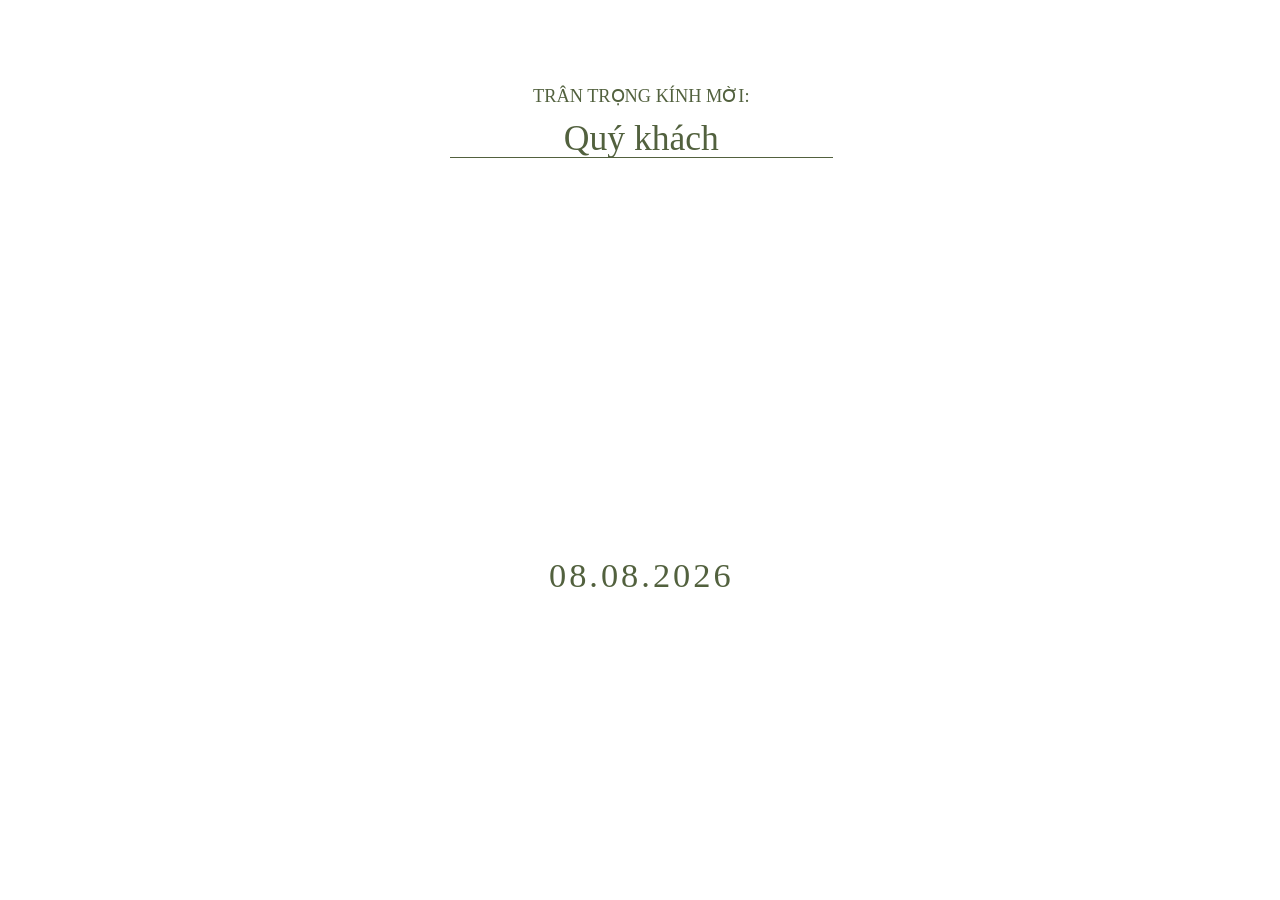
==== commit 12c26640: "update" ====
--- a/index.html
+++ b/index.html
@@ -177,7 +177,7 @@
               <div class="ladi-image-background"></div>
             </div>
           </div>
-          <a href="index.html" id="IMAGE8" class="ladi-element">
+          <a href="home.html" id="IMAGE8" class="ladi-element">
             <div class="ladi-image">
               <div class="ladi-image-background"></div>
             </div>
@@ -204,7 +204,7 @@
               <div class="ladi-image-background"></div>
             </div>
           </div>
-          <a href="index.html" id="IMAGE7" class="ladi-element">
+          <a href="home.html" id="IMAGE7" class="ladi-element">
             <div class="ladi-image">
               <div class="ladi-image-background"></div>
             </div>
@@ -220,7 +220,7 @@
             </div>
           </div>
           <div id="HEADLINE5" class="ladi-element">
-            <p class="ladi-headline ladi-transition">Bạn &amp;gia đình</p>
+            <p class="ladi-headline ladi-transition">Quý khách</p>
           </div>
         </div>
       </div>
@@ -347,7 +347,7 @@
             {
               "dr": "action",
               "dv": "_self",
-              "dw": "index.html",
+              "dw": "home.html",
               "a": "link"
             }
           ],
@@ -366,7 +366,7 @@
             {
               "dr": "action",
               "dv": "_self",
-              "dw": "index.html",
+              "dw": "home.html",
               "a": "link"
             }
           ],
